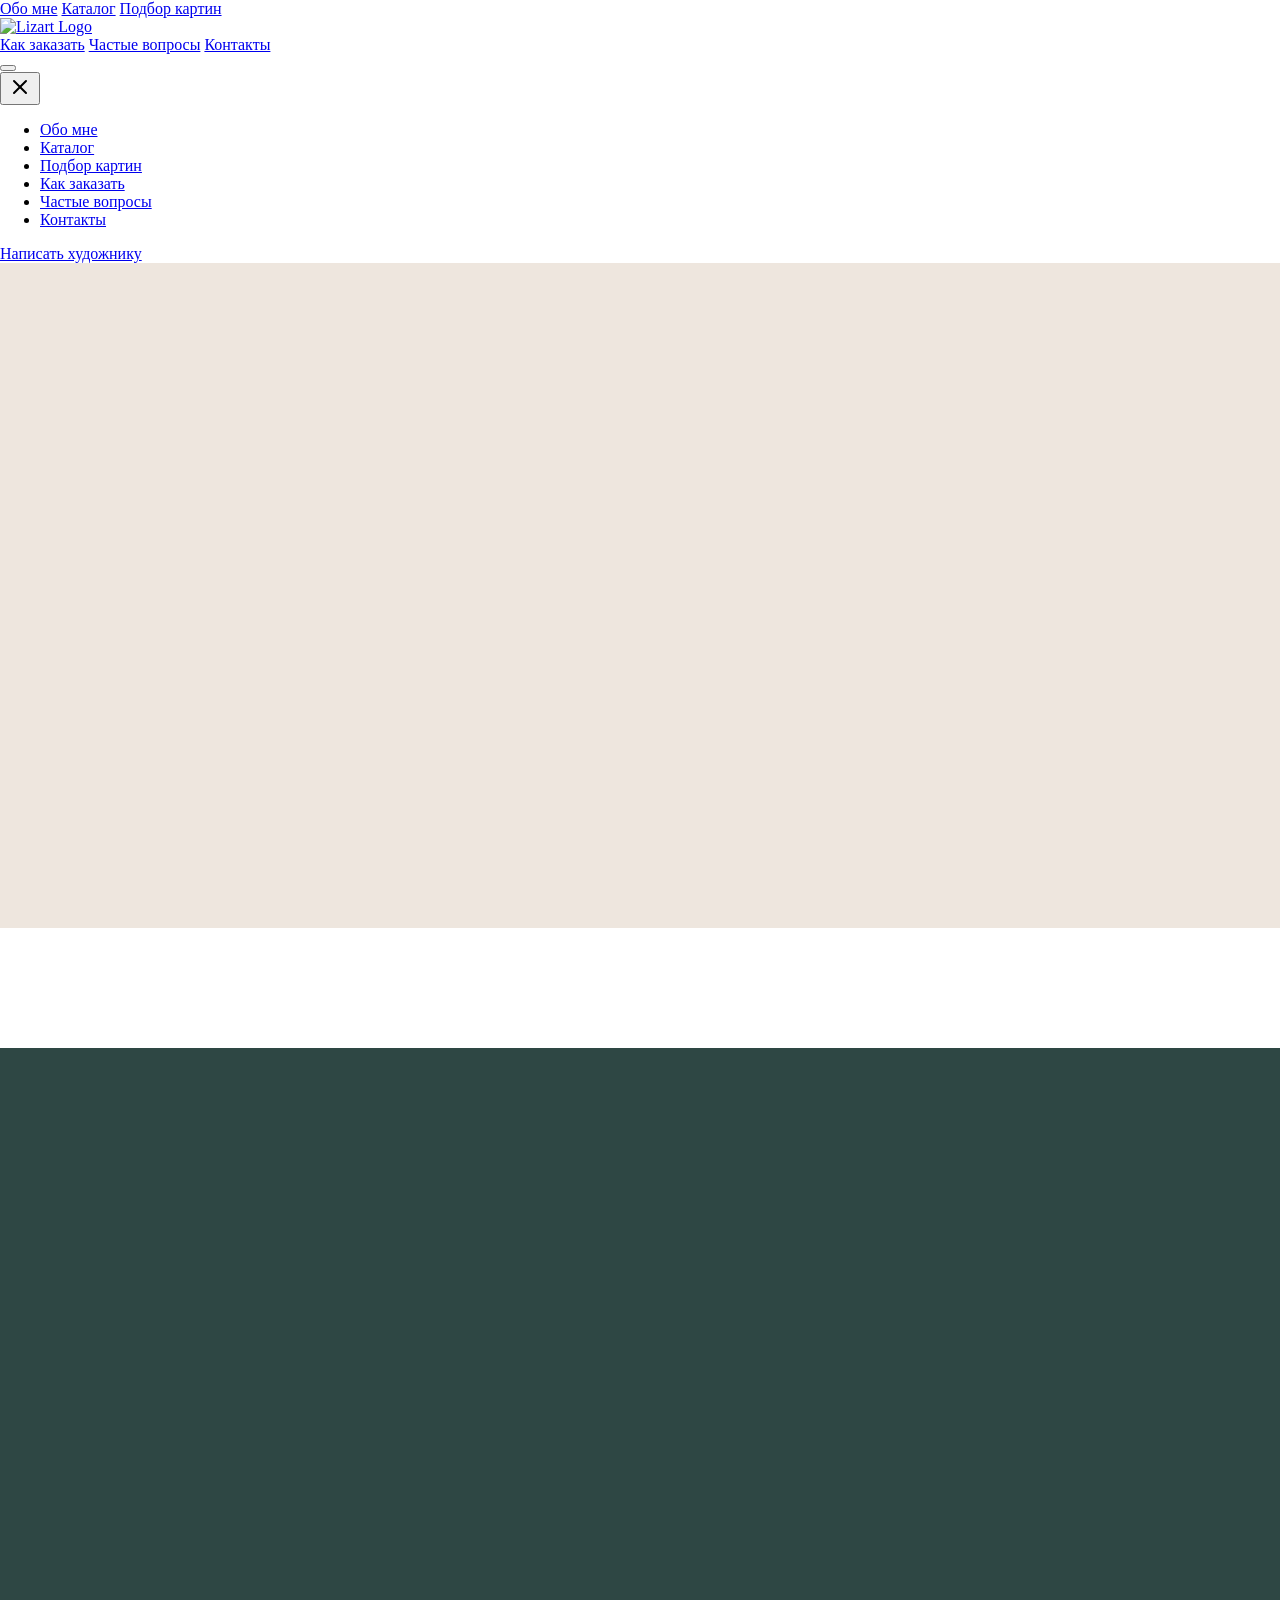
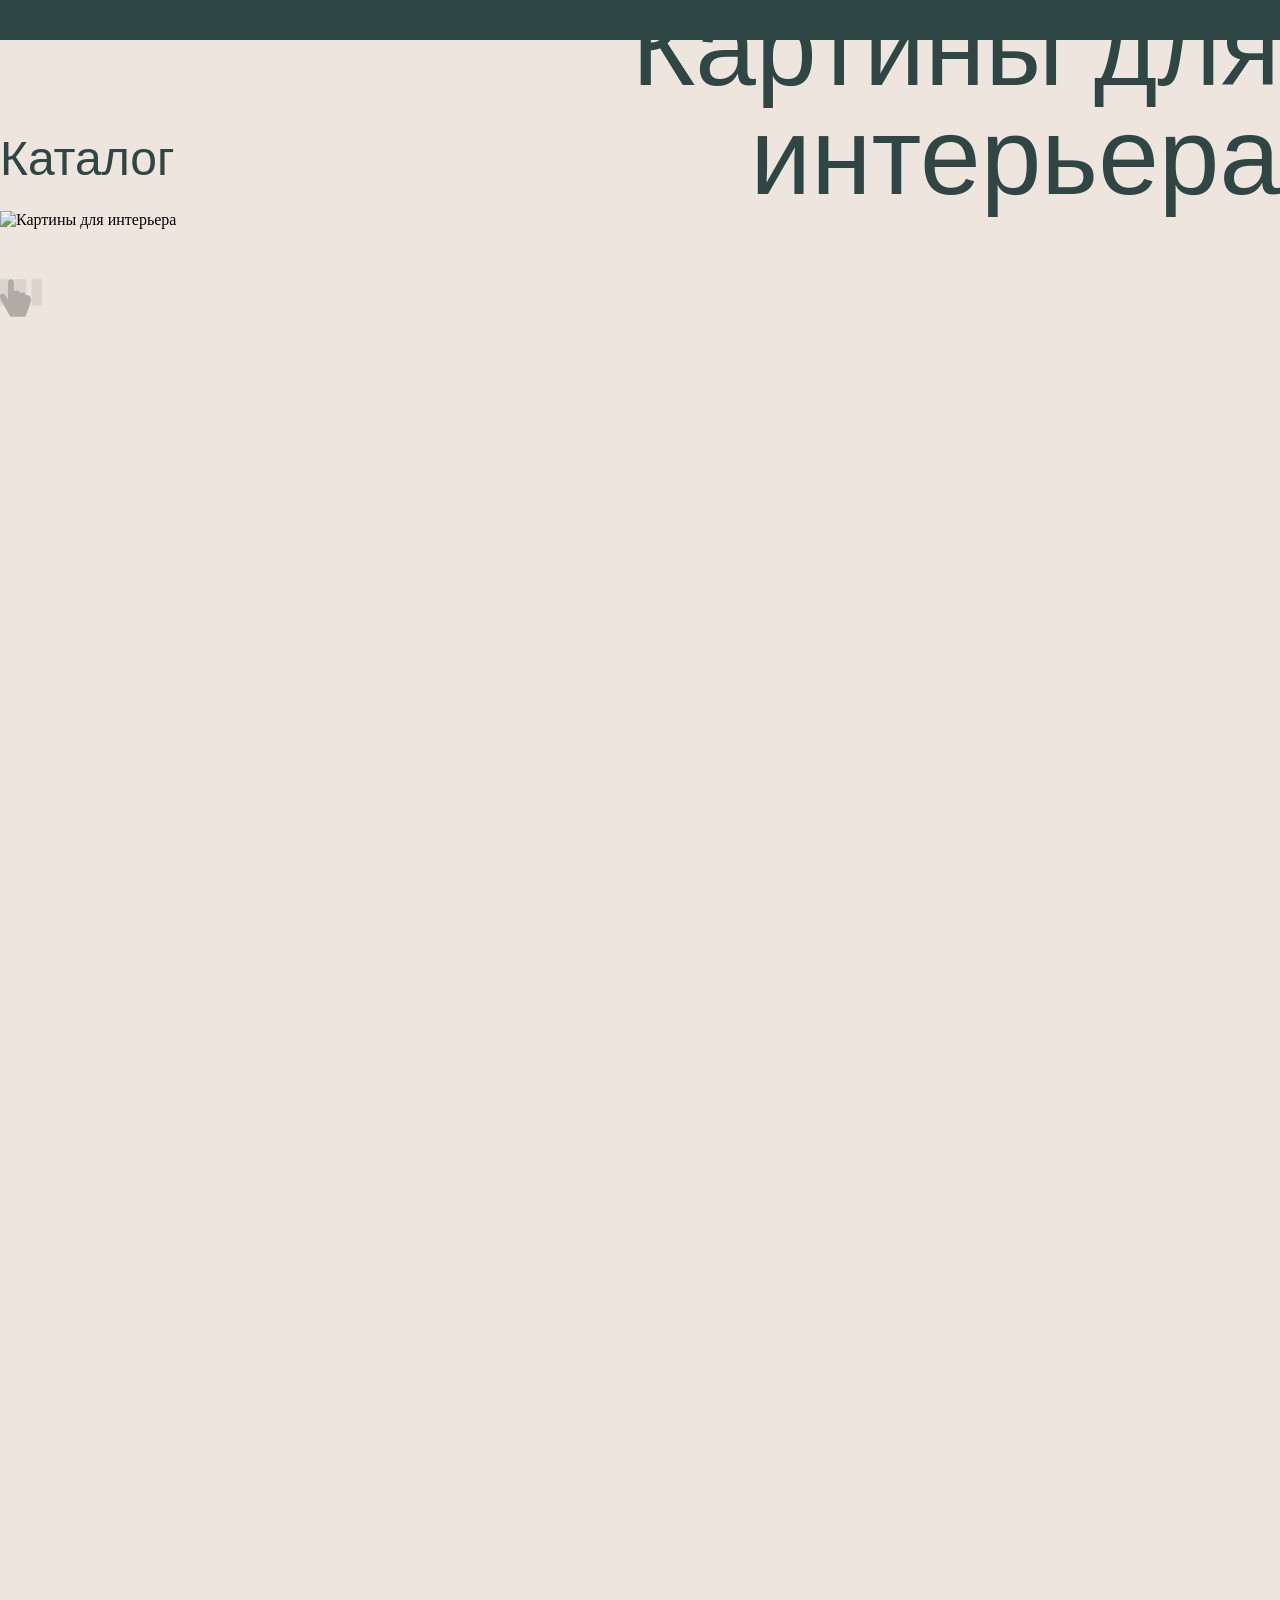
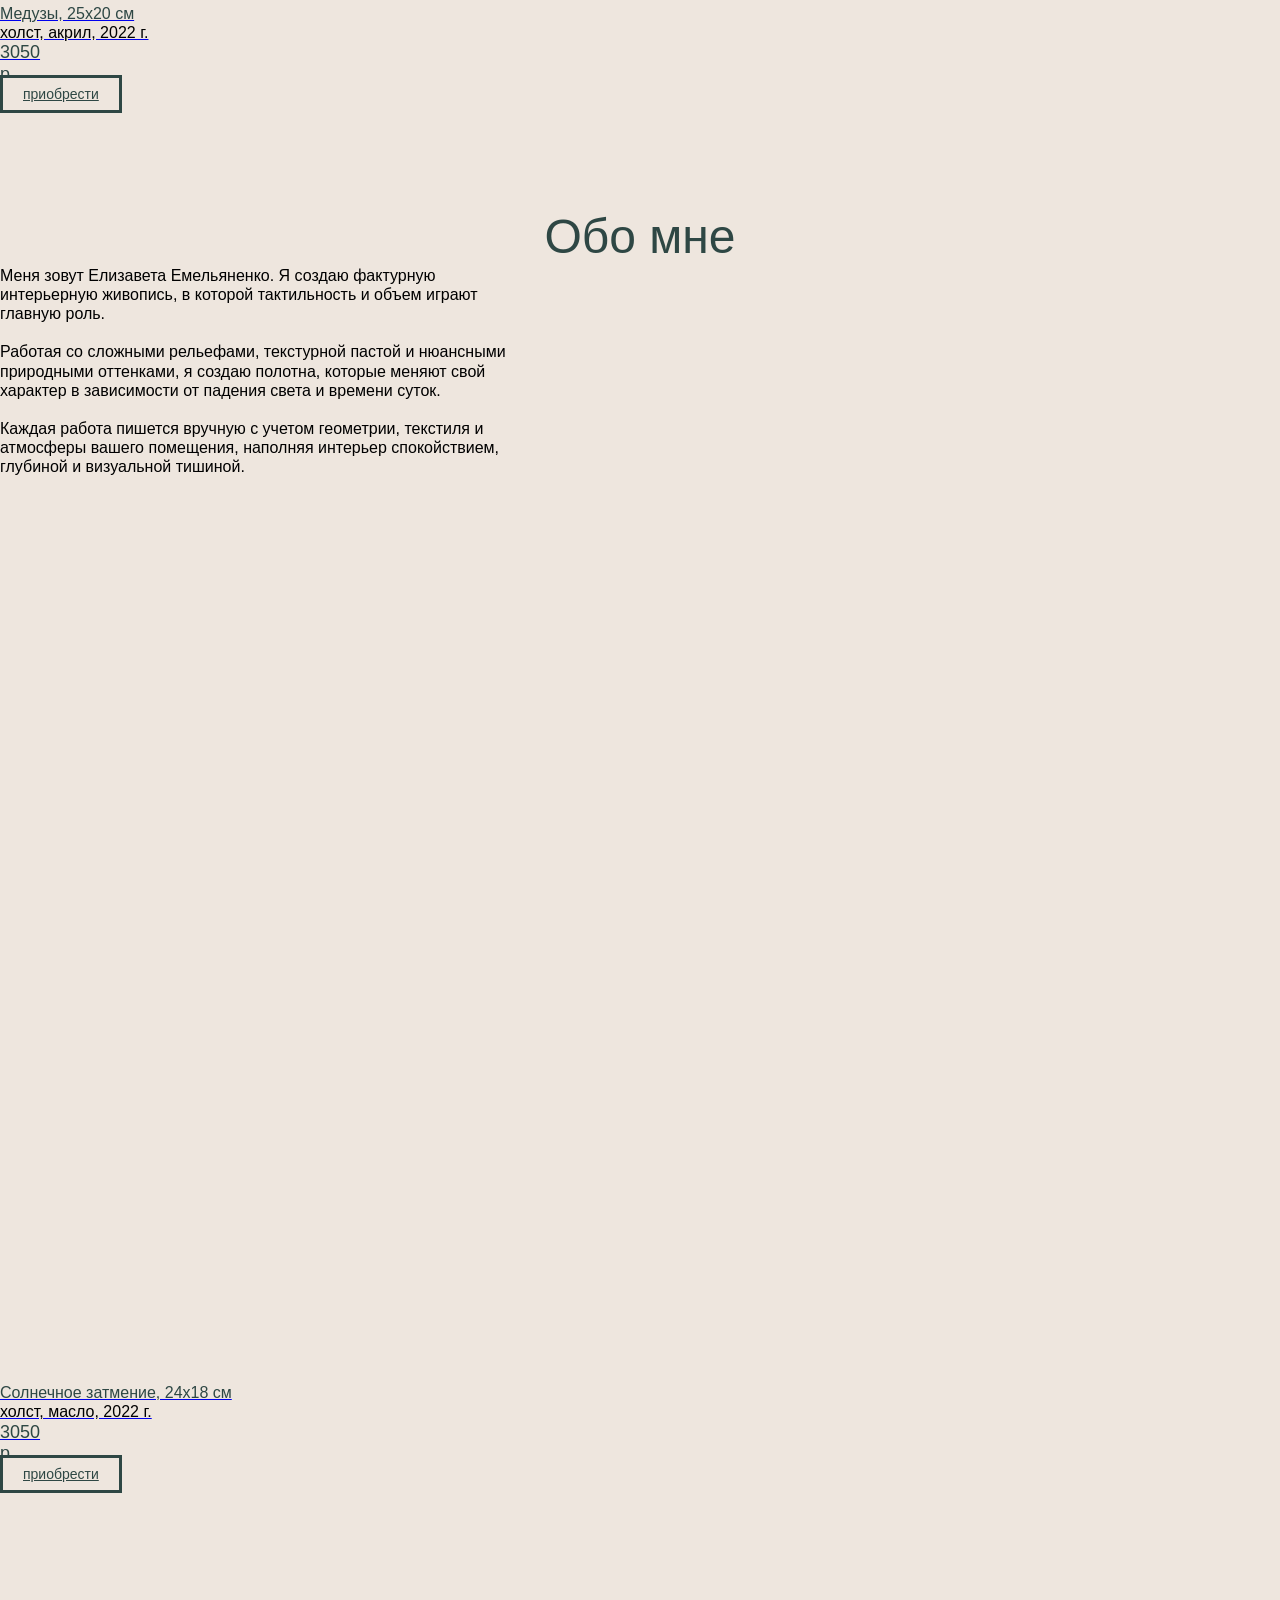
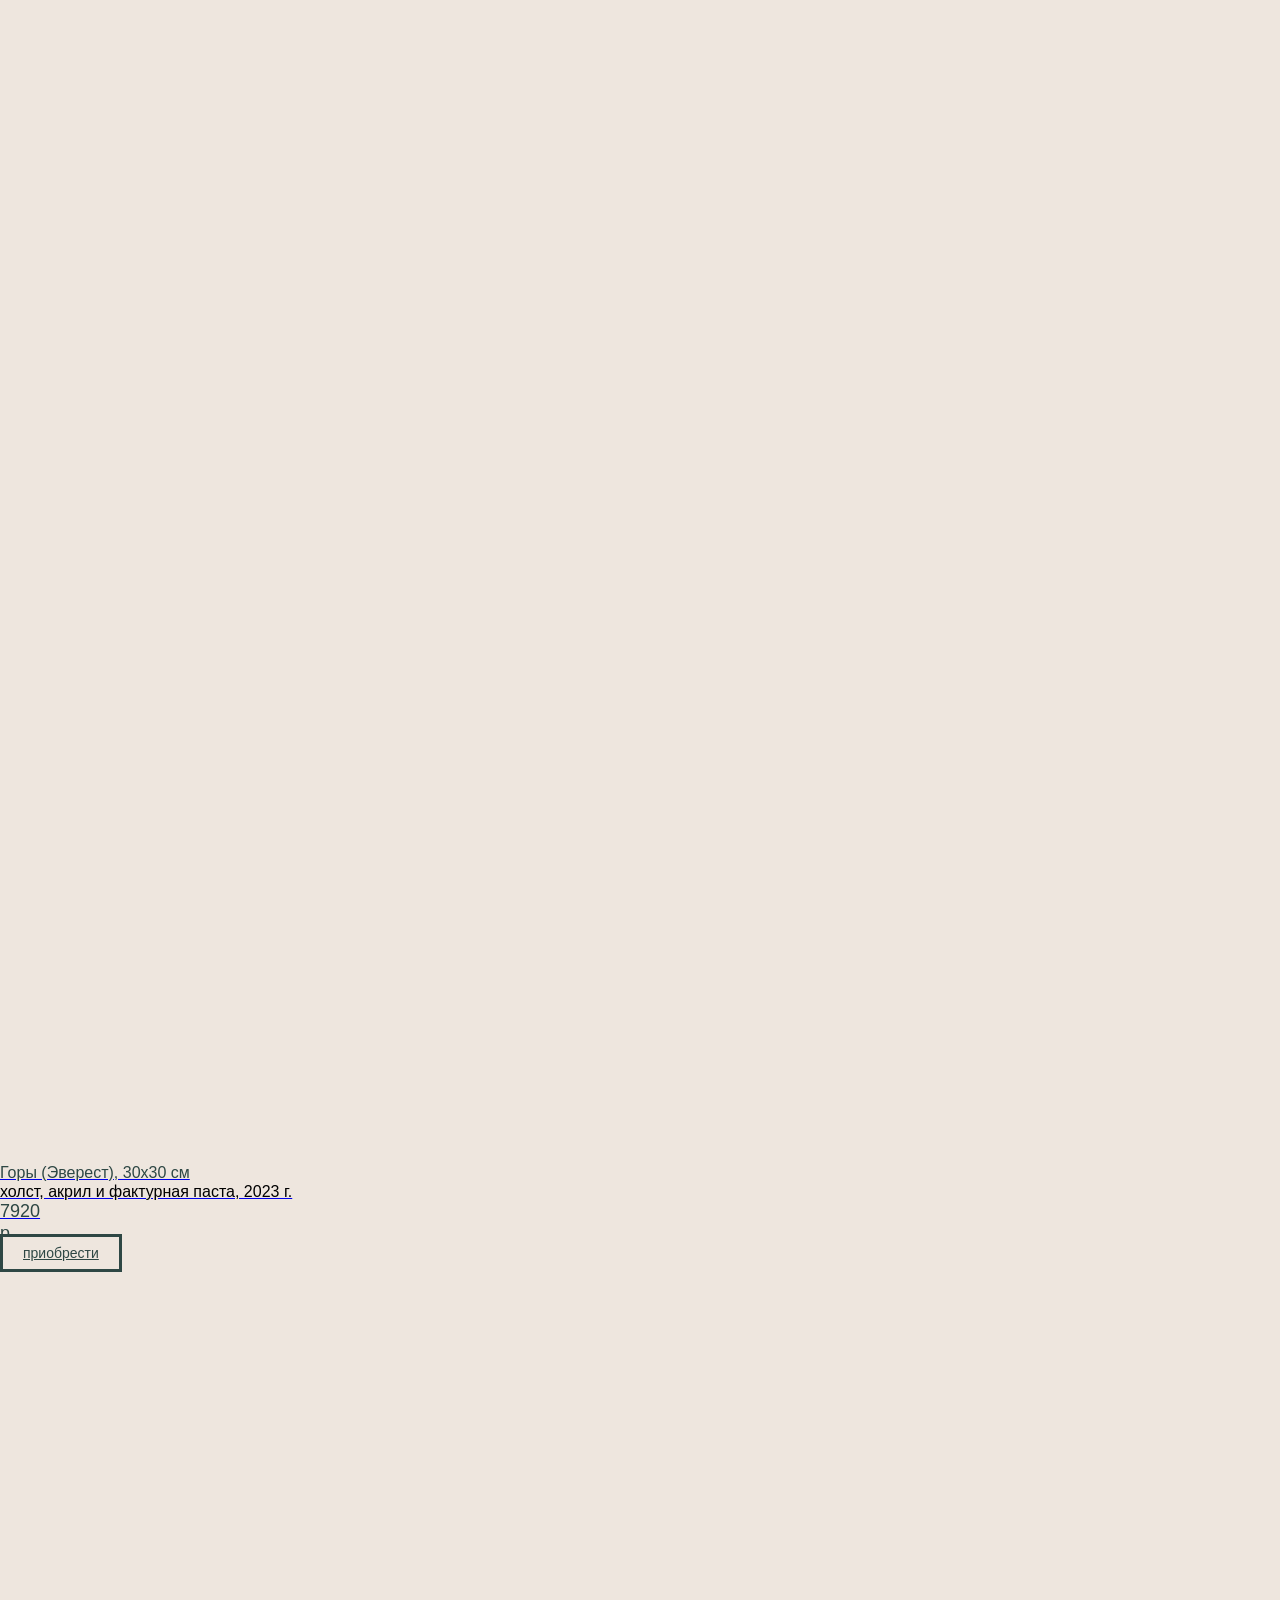
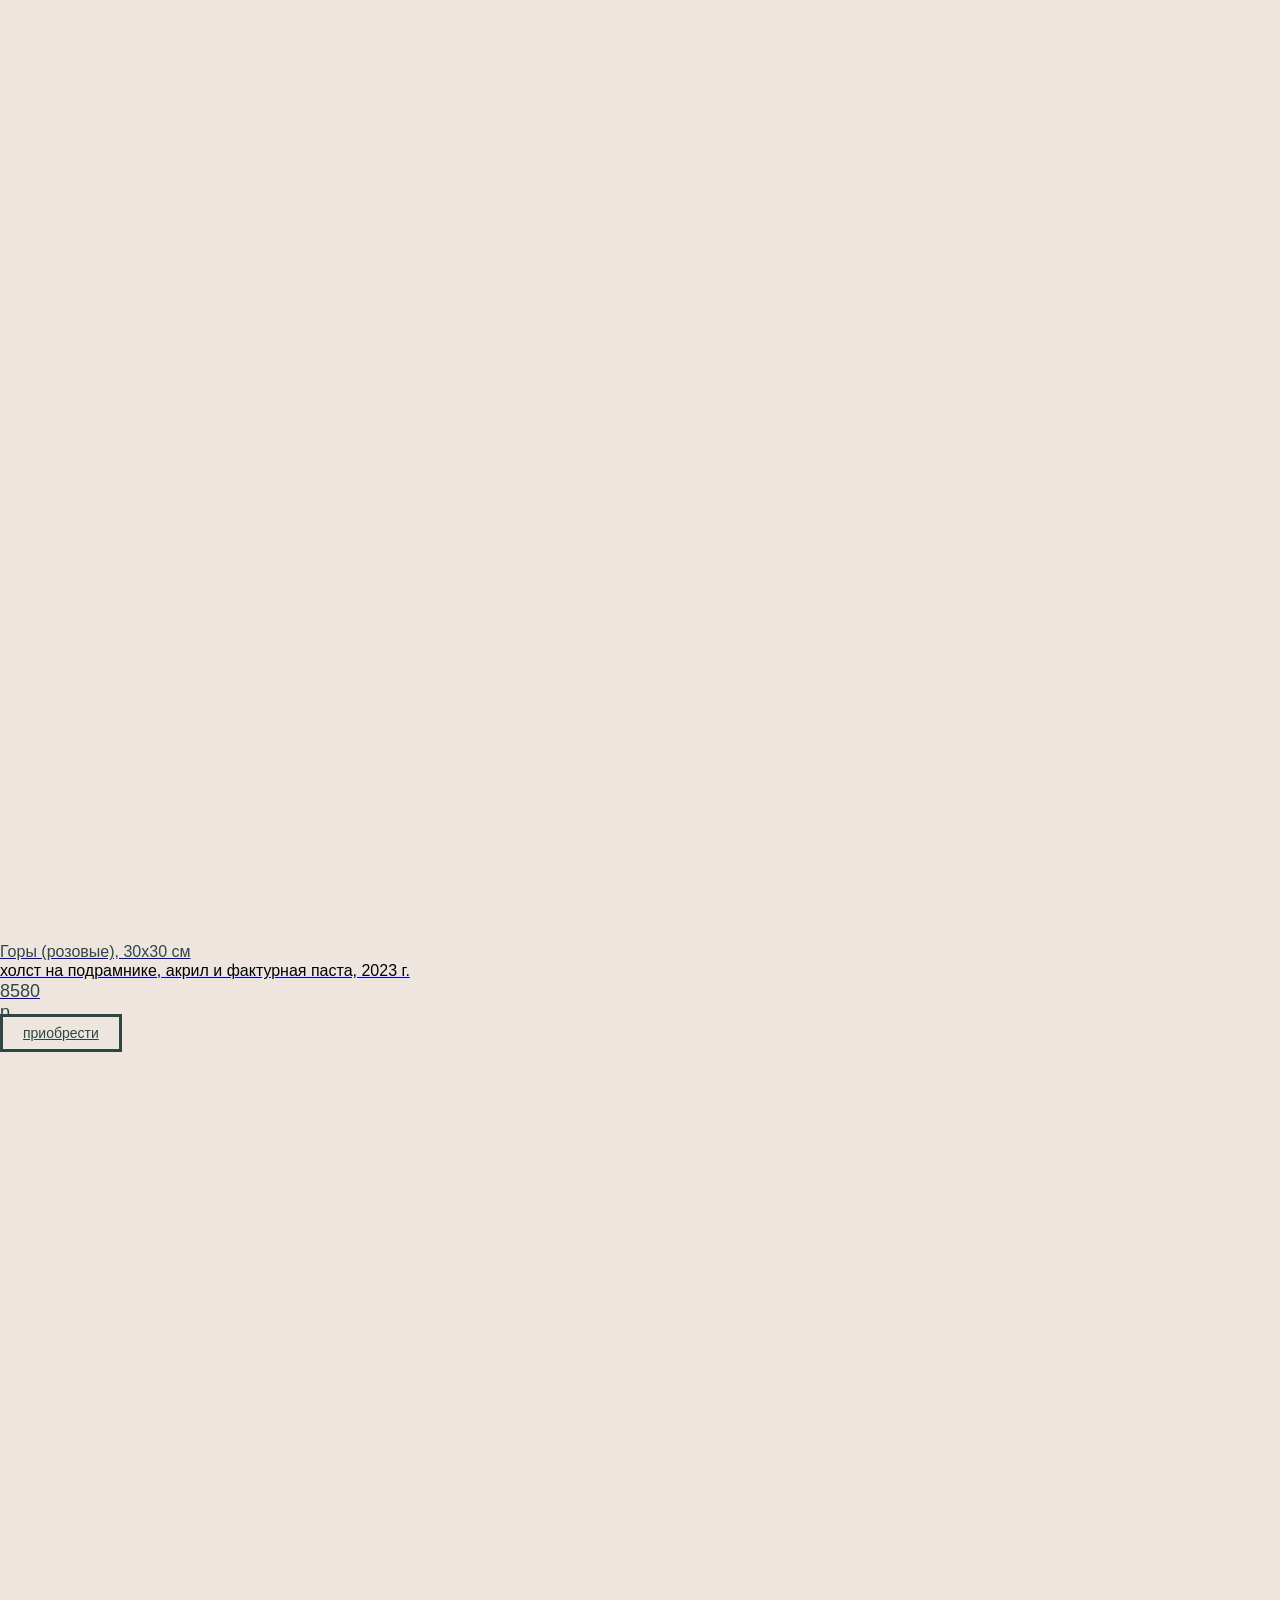
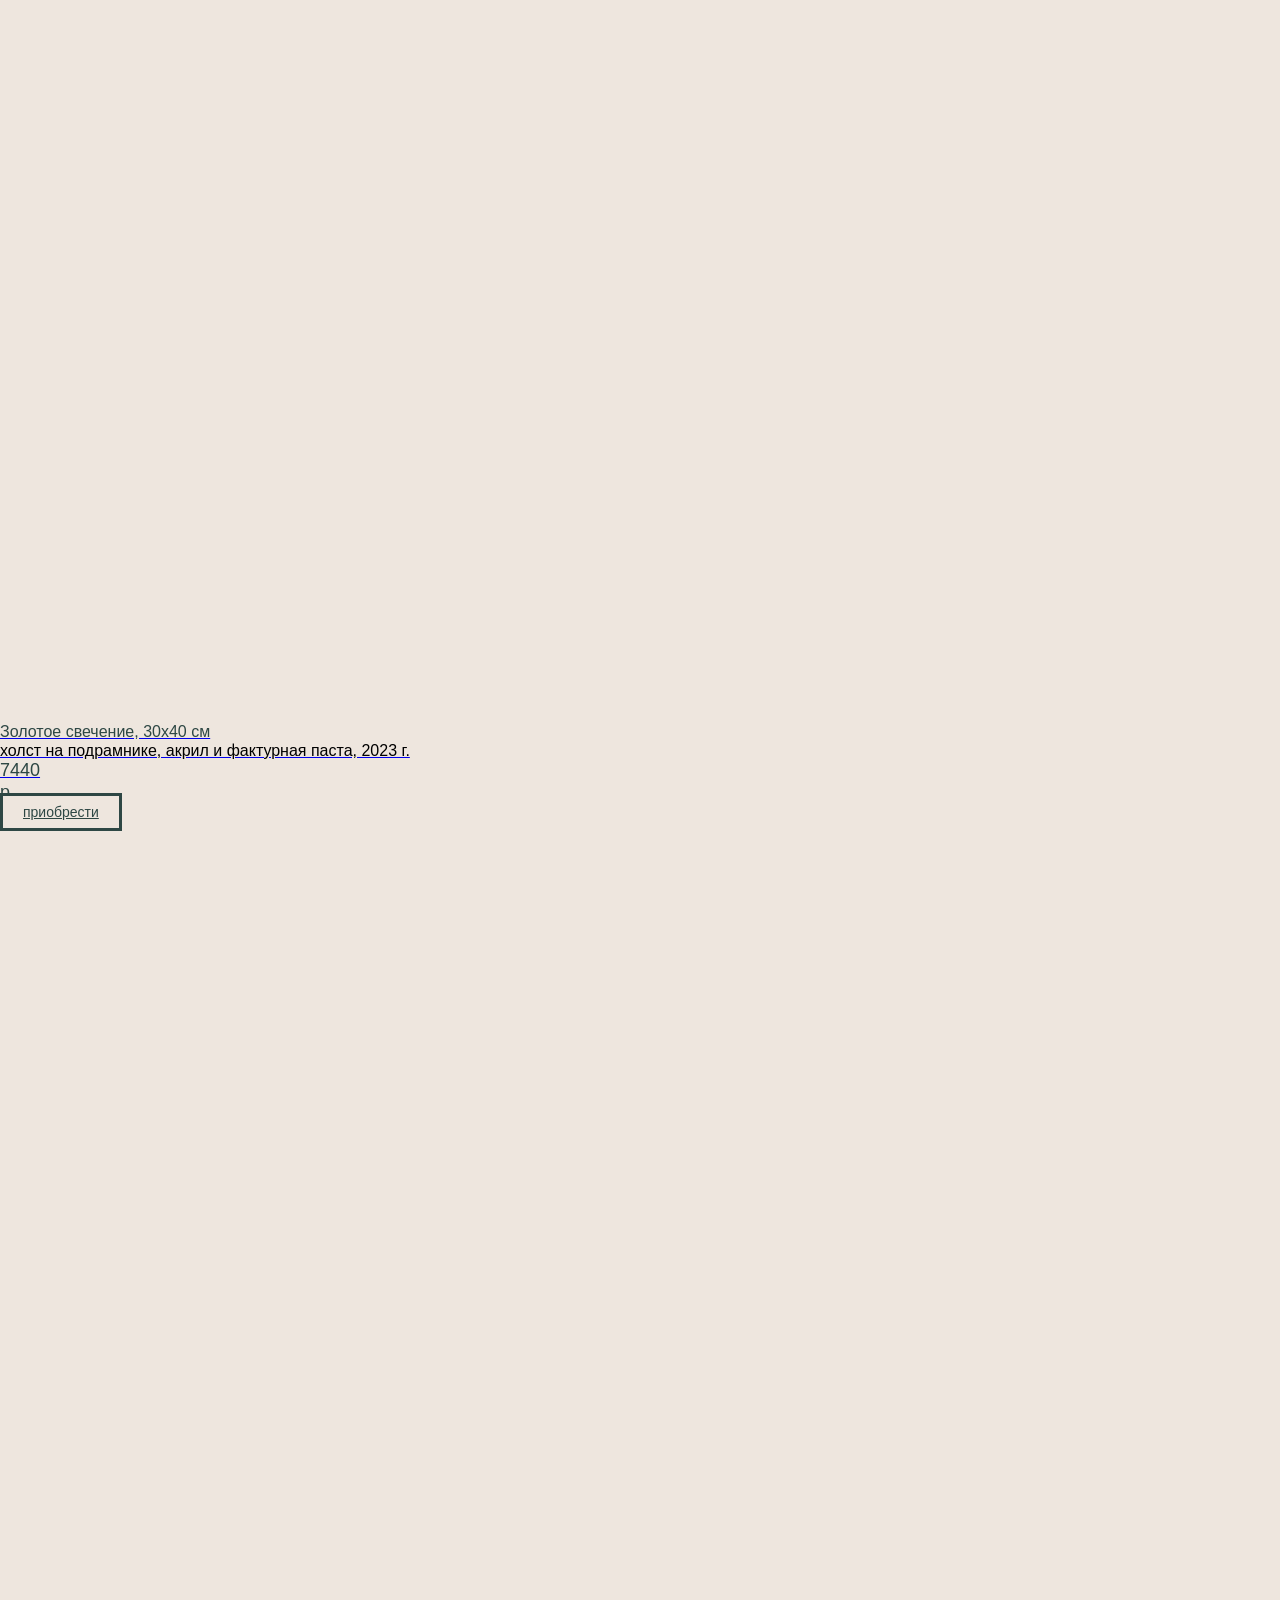
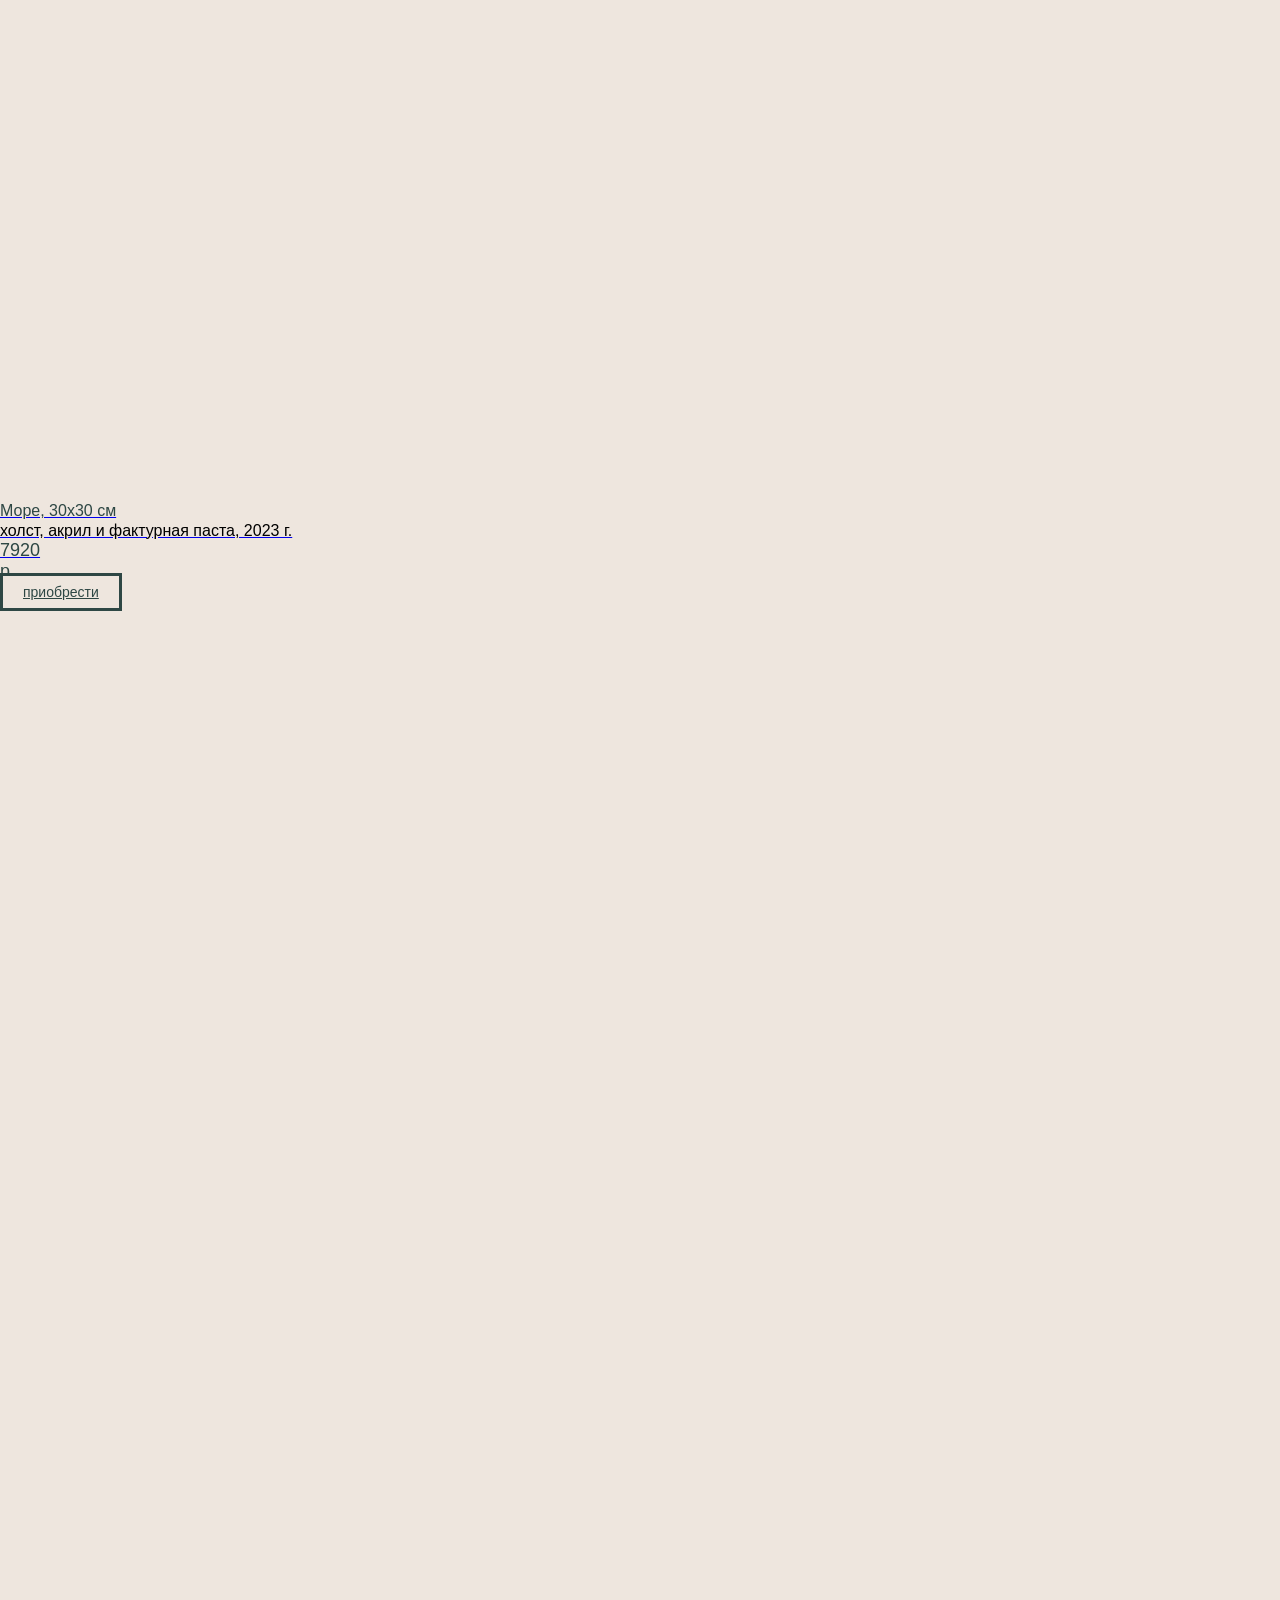
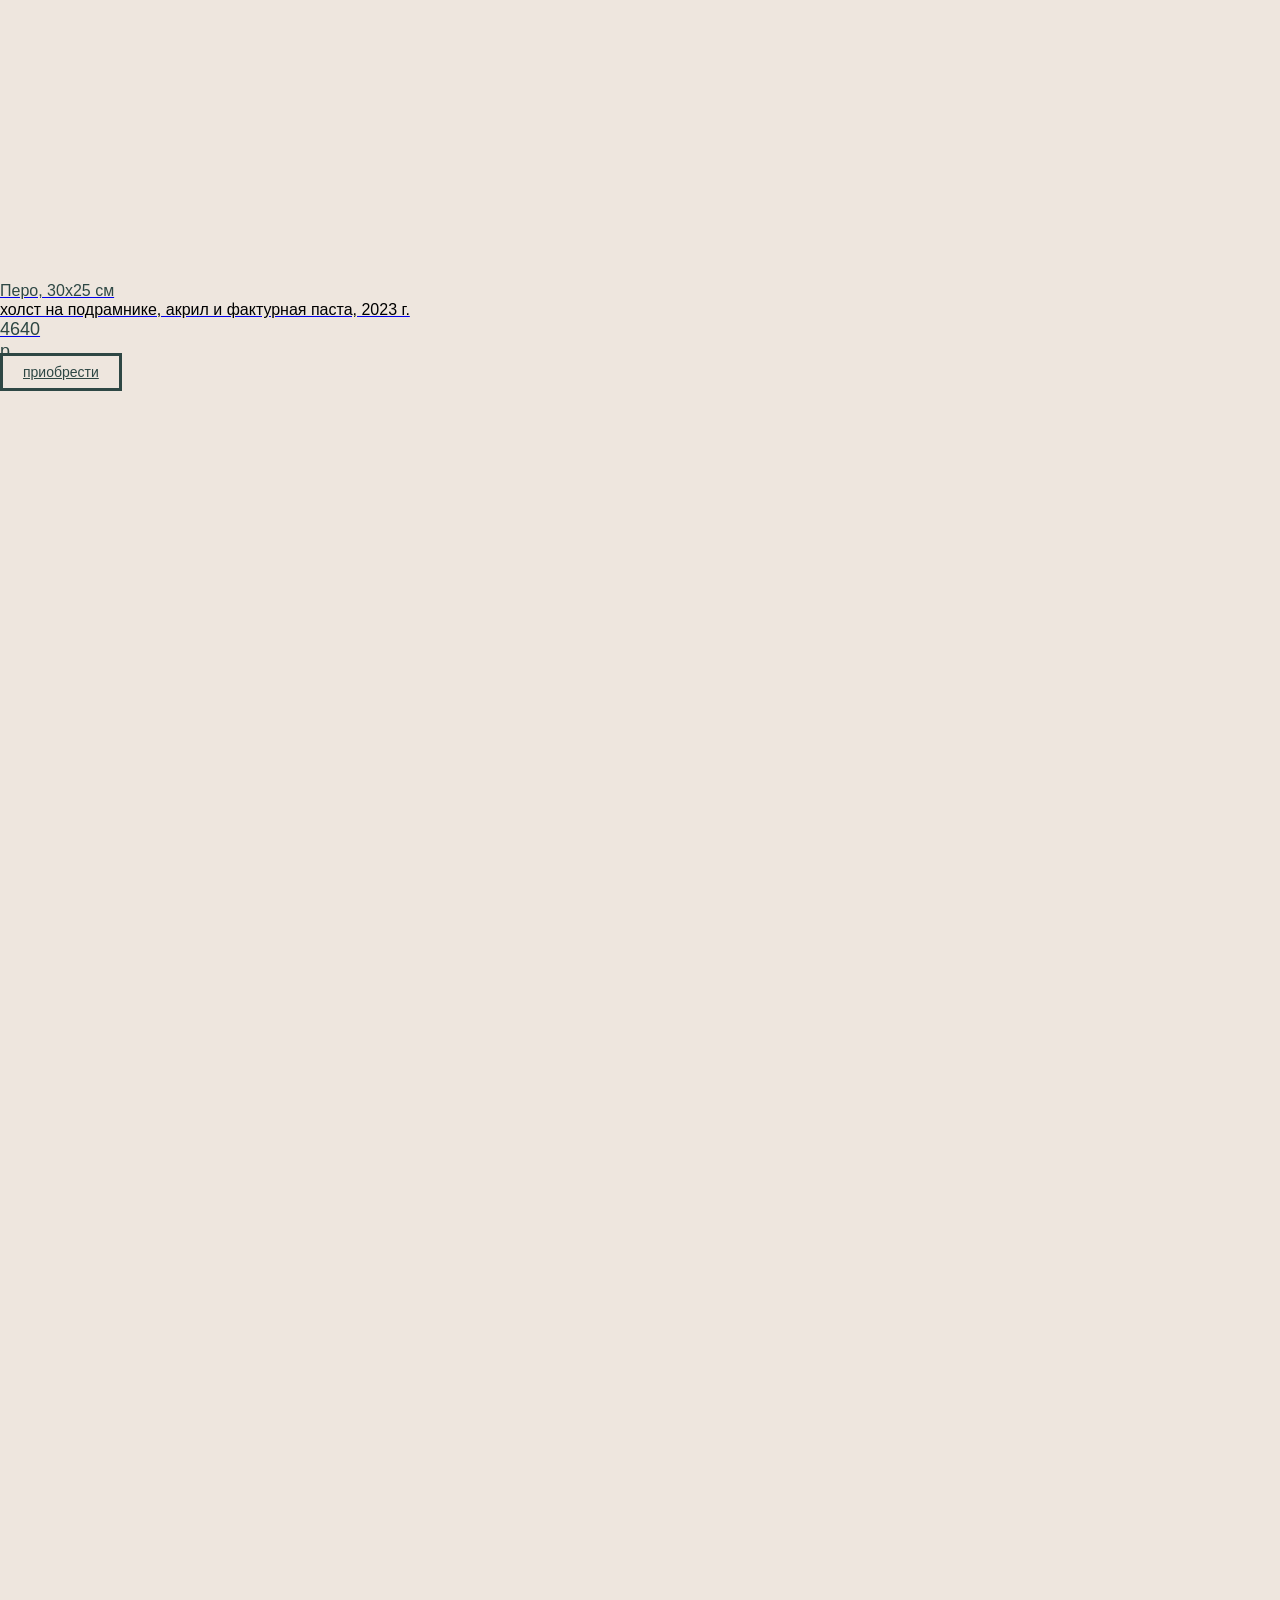
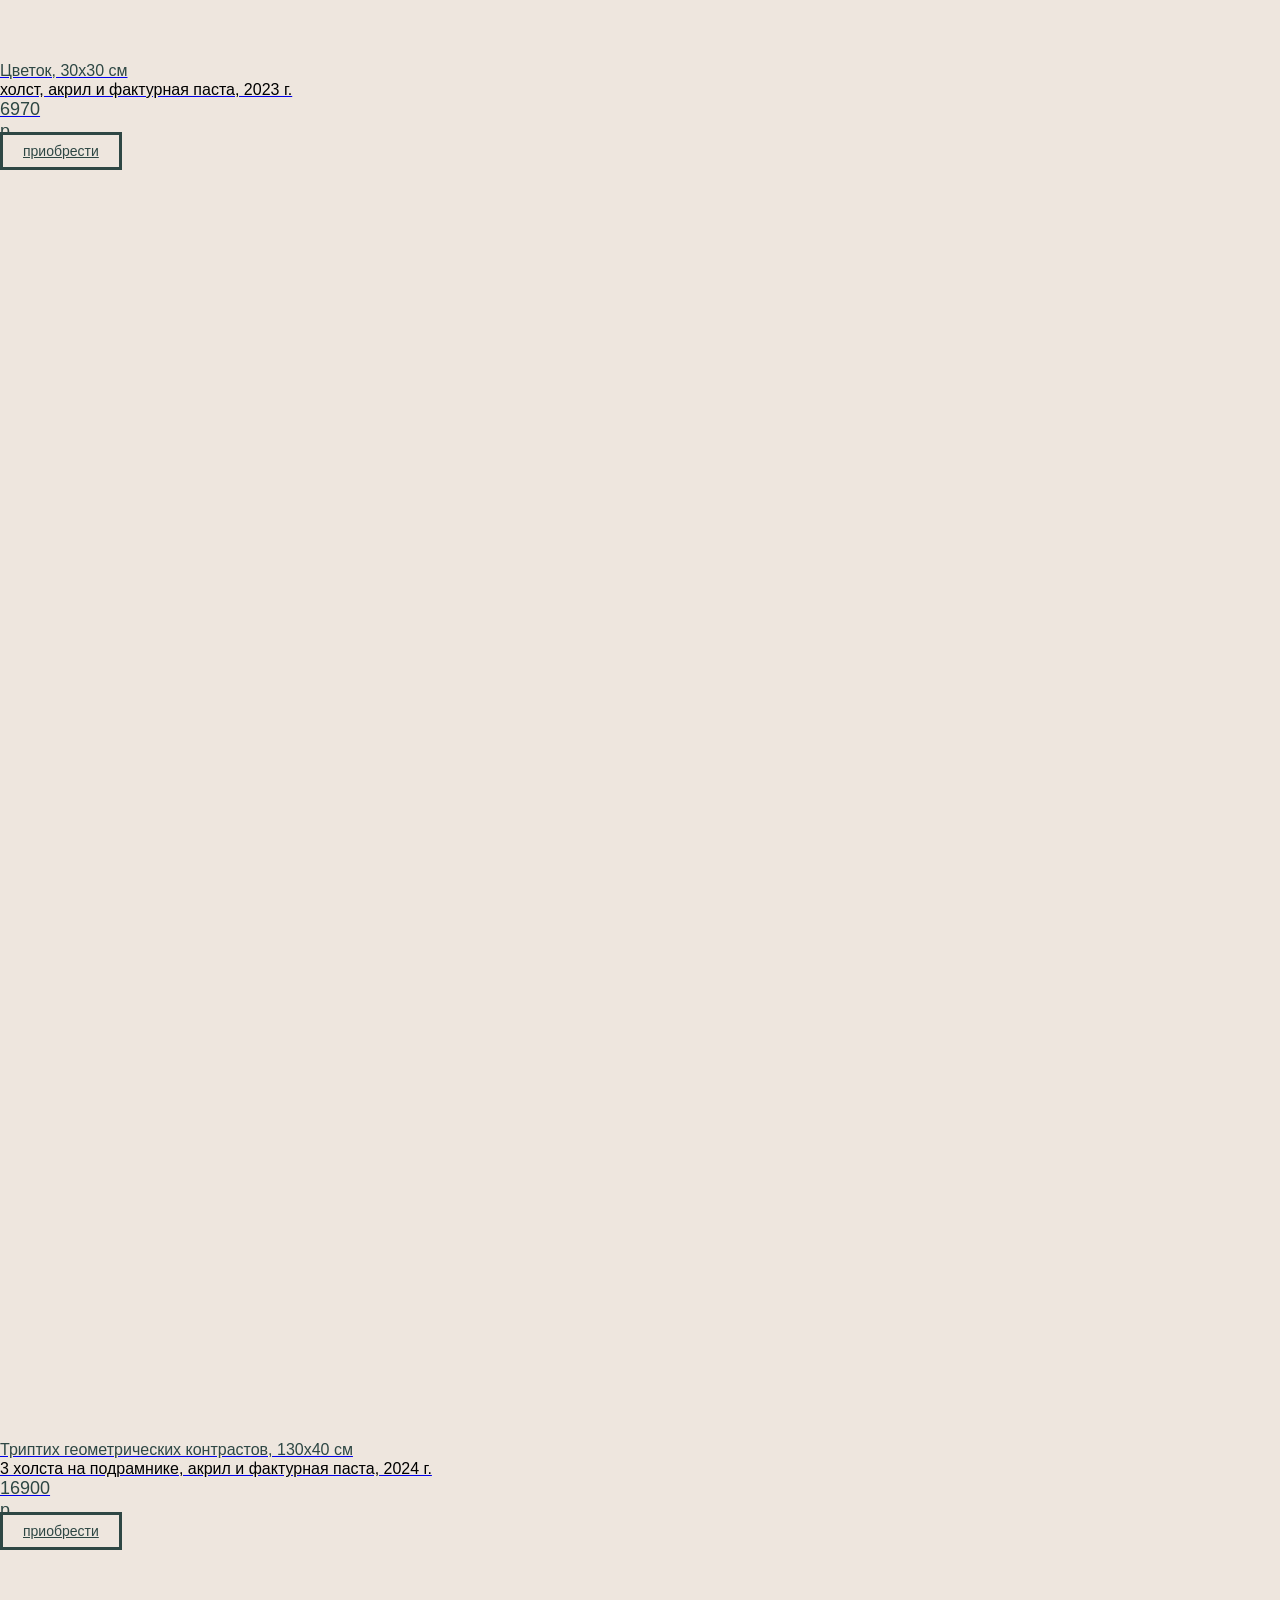
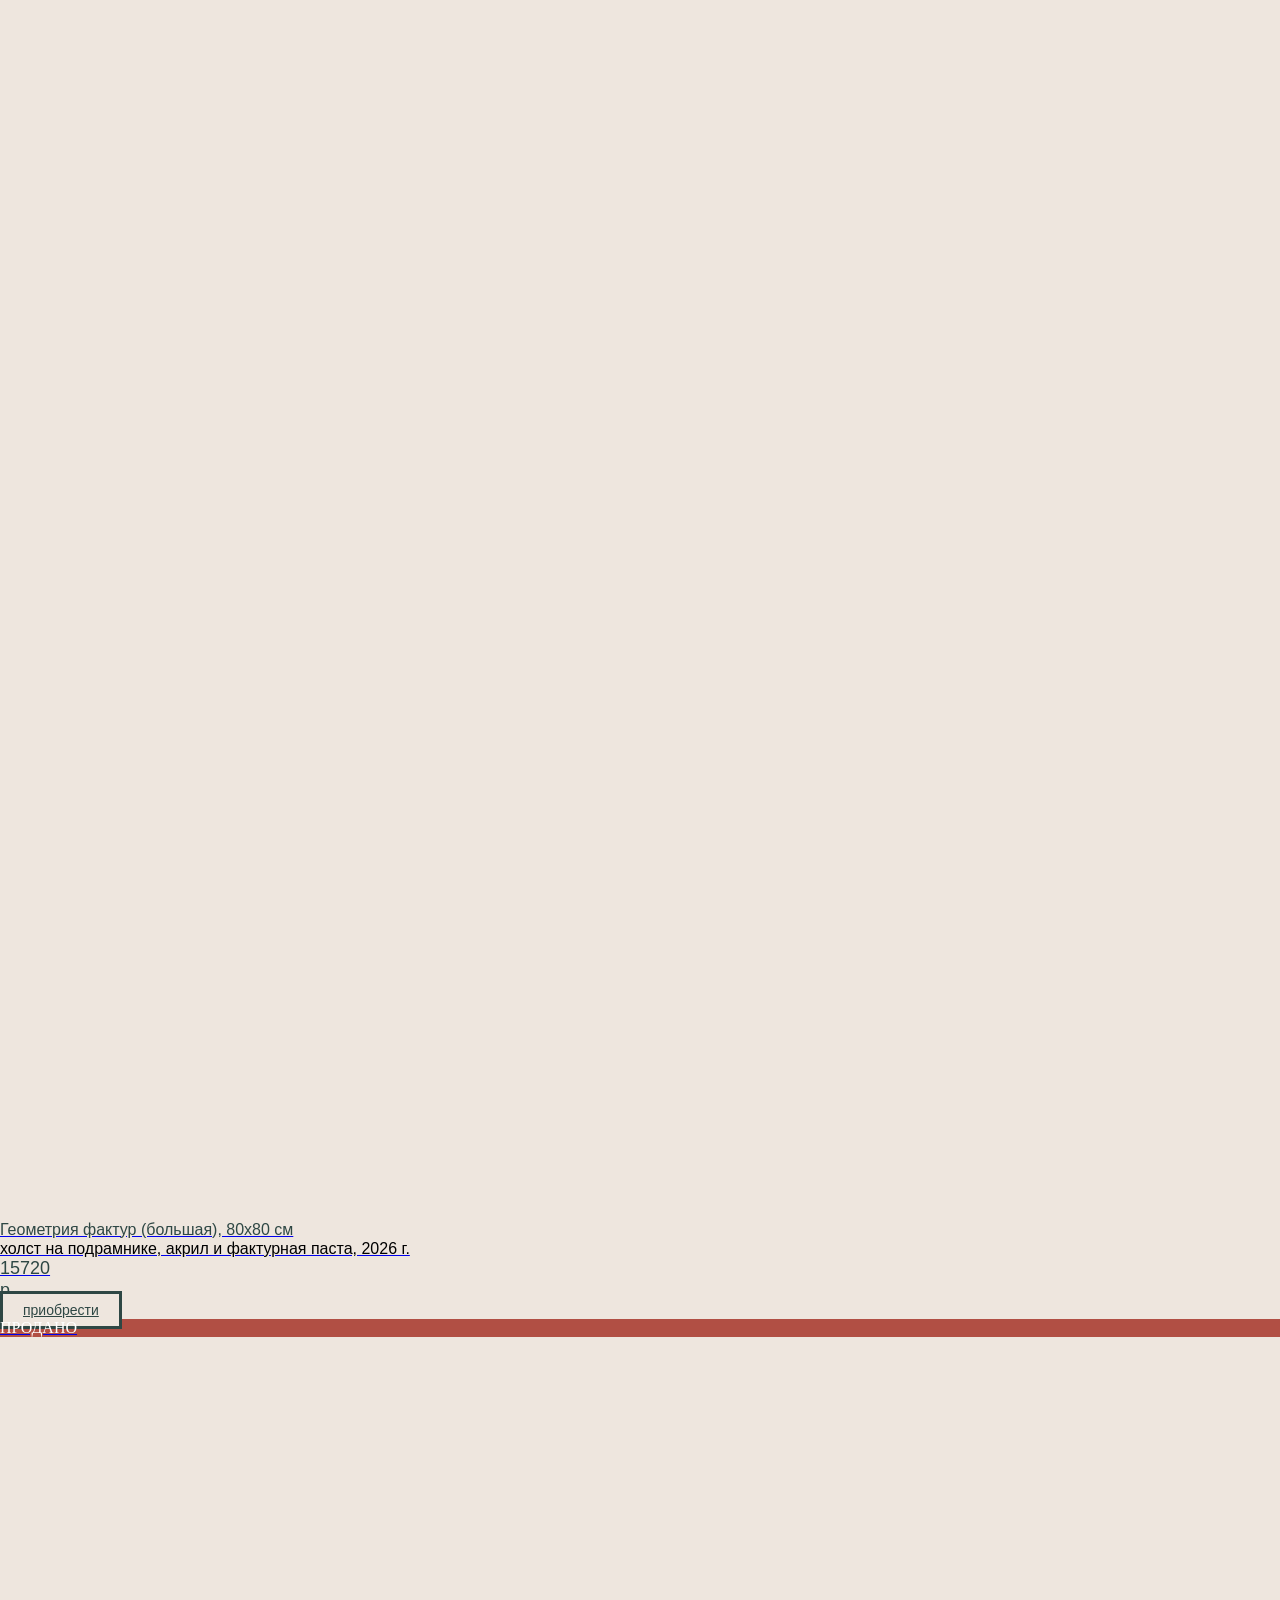
==== index.html @ a5b5ef36 "Add files via upload" ====
﻿<!DOCTYPE html> <html> <head> <meta charset="utf-8" /> <meta http-equiv="Content-Type" content="text/html; charset=utf-8" /> <meta name="viewport" content="width=device-width, initial-scale=1.0" /> <!--metatextblock--> <title>Главная</title> <meta name="description" content="Базовый шаблон магазина с логотипом и описанием на первом экране и плиткой товаров." /> <meta property="og:url" content="./" /> <meta property="og:title" content="Главная" /> <meta property="og:description" content="Базовый шаблон магазина с логотипом и описанием на первом экране и плиткой товаров." /> <meta property="og:type" content="website" /> <link rel="canonical" href="./"> <!--/metatextblock--> <meta name="format-detection" content="telephone=no" /> <meta http-equiv="x-dns-prefetch-control" content="on">   <meta name="robots" content="nofollow" /> <!--favicons--> <link rel="shortcut icon" href="images/tildafavicon.ico" type="image/x-icon"/> <!--/favicons--> <!-- Assets --> <script src="js/tilda-fallback-1.0.min.js" async charset="utf-8"></script> <link rel="stylesheet" href="css/tilda-grid-3.0.min.css" type="text/css" media="all" onerror="this.loaderr='y';"/> <link rel="stylesheet" href="css/tilda-blocks-page260215309.min.css" type="text/css" media="all" onerror="this.loaderr='y';" />  <link rel="stylesheet" href="css/fonts.css" type="text/css" /> <link rel="stylesheet" href="css/tilda-animation-2.0.min.css" type="text/css" media="all" onerror="this.loaderr='y';" /> <link rel="stylesheet" href="css/tilda-popup-1.1.min.css" type="text/css" media="print" onload="this.media='all';" onerror="this.loaderr='y';" /> <noscript><link rel="stylesheet" href="css/tilda-popup-1.1.min.css" type="text/css" media="all" /></noscript> <link rel="stylesheet" href="css/tilda-slds-1.4.min.css" type="text/css" media="print" onload="this.media='all';" onerror="this.loaderr='y';" /> <noscript><link rel="stylesheet" href="css/tilda-slds-1.4.min.css" type="text/css" media="all" /></noscript> <link rel="stylesheet" href="css/tilda-catalog-1.1.min.css" type="text/css" media="print" onload="this.media='all';" onerror="this.loaderr='y';" /> <noscript><link rel="stylesheet" href="css/tilda-catalog-1.1.min.css" type="text/css" media="all" /></noscript> <link rel="stylesheet" href="css/tilda-forms-1.0.min.css" type="text/css" media="all" onerror="this.loaderr='y';" /> <link rel="stylesheet" href="css/tilda-catalog-filters-1.0.min.css" type="text/css" media="all" onerror="this.loaderr='y';" /> <link rel="stylesheet" href="css/tilda-zoom-2.0.min.css" type="text/css" media="print" onload="this.media='all';" onerror="this.loaderr='y';" /> <noscript><link rel="stylesheet" href="css/tilda-zoom-2.0.min.css" type="text/css" media="all" /></noscript>  <script nomodule src="js/tilda-polyfill-1.0.min.js" charset="utf-8"></script> <script type="text/javascript">function t_onReady(func) {if(document.readyState!='loading') {func();} else {document.addEventListener('DOMContentLoaded',func);}}
function t_onFuncLoad(funcName,okFunc,time) {if(typeof window[funcName]==='function') {okFunc();} else {setTimeout(function() {t_onFuncLoad(funcName,okFunc,time);},(time||100));}}function t396_initialScale(t){var e=document.getElementById("rec"+t);if(e){var i=e.querySelector(".t396__artboard");if(i){window.tn_scale_initial_window_width||(window.tn_scale_initial_window_width=document.documentElement.clientWidth);var a=window.tn_scale_initial_window_width,l=[],n,r=i.getAttribute("data-artboard-screens");if(r){r=r.split(",");for(var o=0;o<r.length;o++)l[o]=parseInt(r[o],10)}else l=[320,480,640,960,1200];for(var o=0;o<l.length;o++){var _=l[o];a>=_&&(n=_)}var d="edit"===window.allrecords.getAttribute("data-tilda-mode"),s="center"===t396_scaleInitial__getFieldValue(i,"valign",n,l),c="grid"===t396_scaleInitial__getFieldValue(i,"upscale",n,l),u=t396_scaleInitial__getFieldValue(i,"height_vh",n,l),g=t396_scaleInitial__getFieldValue(i,"height",n,l),w=!!window.opr&&!!window.opr.addons||!!window.opera||-1!==navigator.userAgent.indexOf(" OPR/");if(!d&&s&&!c&&!u&&g&&!w){var f=parseFloat((a/n).toFixed(3)),h=[i,i.querySelector(".t396__carrier"),i.querySelector(".t396__filter")],v=Math.floor(parseInt(g,10)*f)+"px",p;i.style.setProperty("--initial-scale-height",v);for(var o=0;o<h.length;o++)h[o].style.setProperty("height","var(--initial-scale-height)");t396_scaleInitial__getElementsToScale(i,n,l).forEach((function(t){t.style.zoom=f}))}}}}function t396_scaleInitial__getElementsToScale(t,e,i){return t?Array.prototype.slice.call(t.children).filter((function(t){if(!t)return!1;if(!t.classList.contains("t396__elem")&&!t.classList.contains("t396__group"))return!1;if(!t.querySelector(".tn-molecule, .tn-atom"))return!1;var a=!t.getAttribute("data-elem-type")&&t.classList.contains("tn-group"),l=t396_scaleInitial__getFieldValue(t,"container",e,i);return!l&&a&&(l="grid"),"grid"===l})):[]}function t396_scaleInitial__getFieldValue(t,e,i,a){if(!t)return null;var l=a[a.length-1],n=t.getAttribute(t396_scaleInitial__getFieldAttribute(t,e,i,l));if(null===n)for(var r=0;r<a.length;r++){var o=a[r];if(!(o<=i)&&null!==(n=t.getAttribute(t396_scaleInitial__getFieldAttribute(t,e,o,l))))break}return n}function t396_scaleInitial__getFieldAttribute(t,e,i,a){var l=["widthmode","heightmode","flex"],n=t.classList.contains("t396__artboard"),r=!n&&t.classList.contains("tn-group"),o="data-field-";n&&(o="data-artboard-"),r&&(o="data-group-");var _="-value",d;return(n||r&&-1!==l.indexOf(e))&&(_=""),o+e+(i===a?"":"-res-"+i)+_}window.TN_SCALE_INITIAL_VER="1.0",window.tn_scale_initial_window_width=null;</script> <script src="js/tilda-scripts-3.0.min.js" charset="utf-8" defer onerror="this.loaderr='y';"></script> <script src="js/tilda-blocks-page260215309.min.js" charset="utf-8" async onerror="this.loaderr='y';"></script> <script src="js/tilda-lazyload-1.0.min.js" charset="utf-8" async onerror="this.loaderr='y';"></script> <script src="js/tilda-animation-2.0.min.js" charset="utf-8" async onerror="this.loaderr='y';"></script> <script src="js/tilda-zero-1.2.min.js" charset="utf-8" async onerror="this.loaderr='y';"></script> <script src="js/hammer.min.js" charset="utf-8" async onerror="this.loaderr='y';"></script> <script src="js/tilda-slds-1.4.min.js" charset="utf-8" async onerror="this.loaderr='y';"></script> <script src="js/tilda-products-1.0.min.js" charset="utf-8" async onerror="this.loaderr='y';"></script> <script src="js/tilda-catalog-1.1.min.js" charset="utf-8" async onerror="this.loaderr='y';"></script> <script src="js/tilda-animation-ext-1.0.min.js" charset="utf-8" async onerror="this.loaderr='y';"></script> <script src="js/tilda-animation-sbs-1.0.min.js" charset="utf-8" async onerror="this.loaderr='y';"></script> <script src="js/tilda-zoom-2.0.min.js" charset="utf-8" async onerror="this.loaderr='y';"></script> <script src="js/tilda-zero-scale-1.0.min.js" charset="utf-8" async onerror="this.loaderr='y';"></script> <script src="js/tilda-events-1.0.min.js" charset="utf-8" async onerror="this.loaderr='y';"></script> <script type="text/javascript">window.dataLayer=window.dataLayer||[];</script> <link rel="stylesheet" href="css/custom.css">
</head> <body class="t-body" style="margin:0;"> <!--allrecords--> <div id="allrecords" class="t-records" data-hook="blocks-collection-content-node" data-tilda-project-id="41634809" data-tilda-page-id="260215309" data-tilda-formskey="b27c3d73a232ccfe45590a9941634809" data-tilda-cookie="no" data-tilda-lazy="yes" data-tilda-root-zone="com" data-tilda-project-country="RU"> <!--header-->  <!-- Modern Responsive Site Header -->
<header class="site-header" id="site-header">
  <div class="site-header__container">
    <nav class="site-header__nav-group site-header__nav-group--left">
      <a href="#aboutme" class="site-header__link">Обо мне</a>
      <a href="#catalog" class="site-header__link">Каталог</a>
      <a href="#selection" class="site-header__link">Подбор картин</a>
    </nav>
    
    <a href="#main" class="site-header__logo" aria-label="Lizart Shop Главная">
      <img src="images/tild3264-3036-4830-b962-383237616561__0519938f-93c7-4ca7-b.png" alt="Lizart Logo">
    </a>
    
    <nav class="site-header__nav-group site-header__nav-group--right">
      <a href="#order" class="site-header__link">Как заказать</a>
      <a href="#questions" class="site-header__link">Частые вопросы</a>
      <a href="#contacts" class="site-header__link">Контакты</a>
    </nav>

    <button class="site-header__burger" type="button" aria-label="Открыть меню" aria-expanded="false">
      <span></span>
      <span></span>
      <span></span>
    </button>
  </div>
</header>

<!-- Mobile Navigation Drawer -->
<div class="mobile-nav-drawer" role="dialog" aria-modal="true" aria-label="Мобильное меню">
  <button class="mobile-nav-drawer__close" type="button" aria-label="Закрыть меню">
    <svg width="24" height="24" viewBox="0 0 24 24" fill="none" stroke="currentColor" stroke-width="2" stroke-linecap="round" stroke-linejoin="round">
      <line x1="18" y1="6" x2="6" y2="18"></line>
      <line x1="6" y1="6" x2="18" y2="18"></line>
    </svg>
  </button>
  <ul class="mobile-nav-drawer__list">
    <li><a href="#aboutme" class="mobile-nav-drawer__link">Обо мне</a></li>
    <li><a href="#catalog" class="mobile-nav-drawer__link">Каталог</a></li>
    <li><a href="#selection" class="mobile-nav-drawer__link">Подбор картин</a></li>
    <li><a href="#order" class="mobile-nav-drawer__link">Как заказать</a></li>
    <li><a href="#questions" class="mobile-nav-drawer__link">Частые вопросы</a></li>
    <li><a href="#contacts" class="mobile-nav-drawer__link">Контакты</a></li>
  </ul>
  <div class="mobile-nav-drawer__bottom">
    <a href="https://t.me/lizartme?direct" class="mobile-nav-drawer__btn" target="_blank" rel="noopener">
      Написать художнику
    </a>
  </div>
</div>
<a name="main" style="font-size:0;"></a> <div id="rec4137912101" class="r t-rec t-rec_pb_120" style="padding-bottom:120px; " data-animationappear="off" data-record-type="396"> <!-- T396 --> <style>#rec4137912101 .t396__artboard{height:665px;background-color:#eee6de;}#rec4137912101 .t396__filter{height:665px;}#rec4137912101 .t396__carrier{height:665px;background-position:center center;background-attachment:scroll;background-size:cover;background-repeat:no-repeat;}@media screen and (max-width:1199px){#rec4137912101 .t396__artboard,#rec4137912101 .t396__filter,#rec4137912101 .t396__carrier{}#rec4137912101 .t396__filter{}#rec4137912101 .t396__carrier{background-attachment:scroll;}}@media screen and (max-width:959px){#rec4137912101 .t396__artboard,#rec4137912101 .t396__filter,#rec4137912101 .t396__carrier{}#rec4137912101 .t396__filter{}#rec4137912101 .t396__carrier{background-attachment:scroll;}}@media screen and (max-width:639px){#rec4137912101 .t396__artboard,#rec4137912101 .t396__filter,#rec4137912101 .t396__carrier{}#rec4137912101 .t396__filter{}#rec4137912101 .t396__carrier{background-attachment:scroll;}}@media screen and (max-width:479px){#rec4137912101 .t396__artboard,#rec4137912101 .t396__filter,#rec4137912101 .t396__carrier{height:325px;}#rec4137912101 .t396__filter{}#rec4137912101 .t396__carrier{background-attachment:scroll;}}#rec4137912101 .tn-elem[data-elem-id="1790587786169"]{display:none;z-index:3;top:9px;left:calc(50% - 600px + -1568px);width:1332px;height:auto;}#rec4137912101 .tn-elem[data-elem-id="1790587786169"] .tn-atom{border-radius:0px 0px 0px 0px;background-position:center center;border-width:var(--t396-borderwidth,0);border-style:var(--t396-borderstyle,solid);border-color:var(--t396-bordercolor,transparent);transition:background-color var(--t396-speedhover,0s) ease-in-out,color var(--t396-speedhover,0s) ease-in-out,border-color var(--t396-speedhover,0s) ease-in-out,box-shadow var(--t396-shadowshoverspeed,0.2s) ease-in-out;}#rec4137912101 .tn-elem[data-elem-id="1790587786169"] .tn-atom__img{border-radius:0px 0px 0px 0px;object-position:center center;}@media screen and (max-width:1199px){#rec4137912101 .tn-elem[data-elem-id="1790587786169"]{display:none;left:calc(50% - 480px + -1568px);height:auto;}}@media screen and (max-width:959px){#rec4137912101 .tn-elem[data-elem-id="1790587786169"]{display:none;left:calc(50% - 320px + -1568px);height:auto;}}@media screen and (max-width:639px){#rec4137912101 .tn-elem[data-elem-id="1790587786169"]{display:none;left:calc(50% - 240px + -1568px);height:auto;}}@media screen and (max-width:479px){#rec4137912101 .tn-elem[data-elem-id="1790587786169"]{display:table;top:66px;left:calc(50% - 160px + 10px);width:303px;height:auto;}}#rec4137912101 .tn-elem[data-elem-id="1790143155499000004"]{color:#2e4744;text-align:right;z-index:3;top:191px;left:calc(50% - 600px + 583px);width:auto;height:auto;}#rec4137912101 .tn-elem[data-elem-id="1790143155499000004"] .tn-atom{vertical-align:middle;white-space:nowrap;color:#2e4744;font-size:109px;font-family:var(--t-headline-font,Arial);line-height:1;font-weight:500;border-radius:0px 0px 0px 0px;padding:0px 0px 0px 0px;background-position:center center;border-width:var(--t396-borderwidth,0);border-style:var(--t396-borderstyle,solid);border-color:var(--t396-bordercolor,transparent);transition:background-color var(--t396-speedhover,0s) ease-in-out,color var(--t396-speedhover,0s) ease-in-out,border-color var(--t396-speedhover,0s) ease-in-out,box-shadow var(--t396-shadowshoverspeed,0.2s) ease-in-out;--t396-shadow-text-opacity:100%;text-shadow:var(--t396-shadow-text-x,0px) var(--t396-shadow-text-y,0px) var(--t396-shadow-text-blur,0px) rgba(var(--t396-shadow-text-color),var(--t396-shadow-text-opacity,100%));}@media screen and (max-width:1199px){#rec4137912101 .tn-elem[data-elem-id="1790143155499000004"]{display:table;left:calc(50% - 480px + 583px);width:auto;height:auto;}#rec4137912101 .tn-elem[data-elem-id="1790143155499000004"] .tn-atom{white-space:nowrap;background-size:cover;}}@media screen and (max-width:959px){#rec4137912101 .tn-elem[data-elem-id="1790143155499000004"]{display:table;left:calc(50% - 320px + 583px);width:auto;height:auto;}#rec4137912101 .tn-elem[data-elem-id="1790143155499000004"] .tn-atom{white-space:nowrap;background-size:cover;}}@media screen and (max-width:639px){#rec4137912101 .tn-elem[data-elem-id="1790143155499000004"]{display:table;left:calc(50% - 240px + 583px);width:auto;height:auto;}#rec4137912101 .tn-elem[data-elem-id="1790143155499000004"] .tn-atom{white-space:nowrap;background-size:cover;}}@media screen and (max-width:479px){#rec4137912101 .tn-elem[data-elem-id="1790143155499000004"]{display:table;top:50px;left:calc(50% - 160px + 49px);width:221px;height:120px;color:#ffffff;text-align:center;}#rec4137912101 .tn-elem[data-elem-id="1790143155499000004"] .tn-atom{vertical-align:middle;color:#ffffff;white-space:normal;font-size:39px;background-size:cover;}}#rec4137912101 .tn-elem[data-elem-id="1790143117283000002"]{z-index:3;top:110px;left:calc(50% - 600px + 21px);width:666px;height:auto;}#rec4137912101 .tn-elem[data-elem-id="1790143117283000002"] .tn-atom{border-radius:0px 0px 0px 0px;background-position:center center;border-width:var(--t396-borderwidth,0);border-style:var(--t396-borderstyle,solid);border-color:var(--t396-bordercolor,transparent);transition:background-color var(--t396-speedhover,0s) ease-in-out,color var(--t396-speedhover,0s) ease-in-out,border-color var(--t396-speedhover,0s) ease-in-out,box-shadow var(--t396-shadowshoverspeed,0.2s) ease-in-out;}#rec4137912101 .tn-elem[data-elem-id="1790143117283000002"] .tn-atom__img{border-radius:0px 0px 0px 0px;object-position:center center;}@media screen and (max-width:1199px){#rec4137912101 .tn-elem[data-elem-id="1790143117283000002"]{display:table;left:calc(50% - 480px + 21px);height:auto;}}@media screen and (max-width:959px){#rec4137912101 .tn-elem[data-elem-id="1790143117283000002"]{display:table;left:calc(50% - 320px + 21px);height:auto;}}@media screen and (max-width:639px){#rec4137912101 .tn-elem[data-elem-id="1790143117283000002"]{display:table;left:calc(50% - 240px + 21px);height:auto;}}@media screen and (max-width:479px){#rec4137912101 .tn-elem[data-elem-id="1790143117283000002"]{display:none;top:21px;left:calc(50% - 160px + 337px);width:300px;height:auto;}}</style> <div class='t396'> <div class="t396__artboard" data-artboard-recid="4137912101" data-artboard-screens="320,480,640,960,1200" data-artboard-height="665" data-artboard-valign="center" data-artboard-upscale="grid" data-artboard-height-res-320="325"> <div class="t396__carrier" data-artboard-recid="4137912101"></div> <div class="t396__filter" data-artboard-recid="4137912101"></div> <div class='t396__elem tn-elem tn-elem__41379121011790587786169' data-elem-id='1790587786169' data-elem-type='image' data-field-top-value="9" data-field-left-value="-1568" data-field-height-value="904" data-field-width-value="1332" data-field-axisy-value="top" data-field-axisx-value="left" data-field-container-value="grid" data-field-topunits-value="px" data-field-leftunits-value="px" data-field-heightunits-value="px" data-field-widthunits-value="px" data-field-imagefit-value="auto" data-field-filewidth-value="1332" data-field-fileheight-value="904" data-field-heightmode-value="hug" data-field-top-res-320-value="66" data-field-left-res-320-value="10" data-field-height-res-320-value="206" data-field-width-res-320-value="303" data-field-container-res-320-value="grid"> <div class='tn-atom'> <picture><source media='(max-width: 1024px)' srcset='images/mountain_clean.jpg'><img class='tn-atom__img t-img' data-original='images/tild6331-6432-4430-b636-336564306537__Group_2_3.png' src='images/tild6331-6432-4430-b636-336564306537__Group_2_3.png' alt='Картины для интерьера' imgfield='tn_img_1790143117283000002'/></picture> </div> </div> <div class='t396__elem tn-elem tn-elem__41379121011790143155499000004' data-elem-id='1790143155499000004' data-elem-type='text' data-field-top-value="191" data-field-left-value="583" data-field-height-value="218" data-field-width-value="597" data-field-axisy-value="top" data-field-axisx-value="left" data-field-container-value="grid" data-field-topunits-value="px" data-field-leftunits-value="px" data-field-heightunits-value="px" data-field-widthunits-value="px" data-field-textfit-value="autowidth" data-field-fontsize-value="109" data-field-top-res-320-value="50" data-field-left-res-320-value="49" data-field-height-res-320-value="120" data-field-width-res-320-value="221" data-field-textfit-res-320-value="fixedsize" data-field-fontsize-res-320-value="39"> <div class='tn-atom'field='tn_text_1790143155499000004'>Картины для<br />интерьера</div> </div> <div class='t396__elem tn-elem tn-elem__41379121011790143117283000002' data-elem-id='1790143117283000002' data-elem-type='image' data-field-top-value="110" data-field-left-value="21" data-field-height-value="452" data-field-width-value="666" data-field-axisy-value="top" data-field-axisx-value="left" data-field-container-value="grid" data-field-topunits-value="px" data-field-leftunits-value="px" data-field-heightunits-value="px" data-field-widthunits-value="px"  data-field-imagefit-value="auto" data-field-filewidth-value="1332" data-field-fileheight-value="904" data-field-widthmode-value="fixed" data-field-heightmode-value="hug" data-field-top-res-320-value="21" data-field-left-res-320-value="337" data-field-height-res-320-value="204" data-field-width-res-320-value="300"> <div class='tn-atom'> <picture><source media='(max-width: 1024px)' srcset='images/mountain_clean.jpg'><img class='tn-atom__img t-img' data-original='images/tild6331-6432-4430-b636-336564306537__Group_2_3.png' src='images/tild6331-6432-4430-b636-336564306537__Group_2_3.png' alt='Картины для интерьера' imgfield='tn_img_1790143117283000002'/></picture> </div> </div> </div> </div> <script>t_onReady(function() {t_onFuncLoad('t396_init',function() {t396_init('4137912101');});});</script> <!-- /T396 --> </div> <a name="aboutme" style="font-size:0;"></a> <div id="rec4137897201" class="r t-rec" style=" " data-animationappear="off" data-record-type="396"> <!-- T396 --> <style>#rec4137897201 .t396__artboard{height:592px;background-color:#2e4744;}#rec4137897201 .t396__filter{height:592px;}#rec4137897201 .t396__carrier{height:592px;background-position:center center;background-attachment:scroll;background-size:cover;background-repeat:no-repeat;}@media screen and (max-width:1199px){#rec4137897201 .t396__artboard,#rec4137897201 .t396__filter,#rec4137897201 .t396__carrier{}#rec4137897201 .t396__filter{}#rec4137897201 .t396__carrier{background-attachment:scroll;}}@media screen and (max-width:959px){#rec4137897201 .t396__artboard,#rec4137897201 .t396__filter,#rec4137897201 .t396__carrier{}#rec4137897201 .t396__filter{}#rec4137897201 .t396__carrier{background-attachment:scroll;}}@media screen and (max-width:639px){#rec4137897201 .t396__artboard,#rec4137897201 .t396__filter,#rec4137897201 .t396__carrier{}#rec4137897201 .t396__filter{}#rec4137897201 .t396__carrier{background-attachment:scroll;}}@media screen and (max-width:479px){#rec4137897201 .t396__artboard,#rec4137897201 .t396__filter,#rec4137897201 .t396__carrier{height:802px;}#rec4137897201 .t396__filter{}#rec4137897201 .t396__carrier{background-attachment:scroll;}}#rec4137897201 .tn-elem[data-elem-id="1790145550396000002"]{display:block;z-index:3;top:100px;left:calc(50% - 600px + 1020px);width:160px;height:392px;}#rec4137897201 .tn-elem[data-elem-id="1790145550396000002"] .tn-atom{display:block;height:100%;box-sizing:border-box;border-radius:0px 0px 0px 0px;background-position:center center;border-width:var(--t396-borderwidth,0);border-style:var(--t396-borderstyle,solid);border-color:var(--t396-bordercolor,transparent);transition:background-color var(--t396-speedhover,0s) ease-in-out,color var(--t396-speedhover,0s) ease-in-out,border-color var(--t396-speedhover,0s) ease-in-out,box-shadow var(--t396-shadowshoverspeed,0.2s) ease-in-out;}#rec4137897201 .tn-elem[data-elem-id="1790145550396000002"] .tn-atom__img{border-radius:0px 0px 0px 0px;object-fit:cover;height:100%;object-position:center center;}@media screen and (max-width:1199px){#rec4137897201 .tn-elem[data-elem-id="1790145550396000002"]{display:block;left:calc(50% - 480px + 1020px);}}@media screen and (max-width:959px){#rec4137897201 .tn-elem[data-elem-id="1790145550396000002"]{display:block;left:calc(50% - 320px + 1020px);}}@media screen and (max-width:639px){#rec4137897201 .tn-elem[data-elem-id="1790145550396000002"]{display:block;left:calc(50% - 240px + 1020px);}}@media screen and (max-width:479px){#rec4137897201 .tn-elem[data-elem-id="1790145550396000002"]{display:none;top:772px;left:calc(50% - 160px + 10px);width:300px;height:80px;}#rec4137897201 .tn-elem[data-elem-id="1790145550396000002"] .tn-atom{background-size:cover;opacity:1;}}#rec4137897201 .tn-elem[data-elem-id="1790145588258000003"]{display:block;z-index:3;top:100px;left:calc(50% - 600px + 620px);width:360px;height:392px;}#rec4137897201 .tn-elem[data-elem-id="1790145588258000003"] .tn-atom{display:block;height:100%;box-sizing:border-box;border-radius:0px 0px 0px 0px;background-position:center center;border-width:var(--t396-borderwidth,0);border-style:var(--t396-borderstyle,solid);border-color:var(--t396-bordercolor,transparent);transition:background-color var(--t396-speedhover,0s) ease-in-out,color var(--t396-speedhover,0s) ease-in-out,border-color var(--t396-speedhover,0s) ease-in-out,box-shadow var(--t396-shadowshoverspeed,0.2s) ease-in-out;-webkit-transform:scaleX(-1);-moz-transform:scaleX(-1);transform:scaleX(-1);}#rec4137897201 .tn-elem[data-elem-id="1790145588258000003"] .tn-atom__img{border-radius:0px 0px 0px 0px;object-fit:cover;height:100%;object-position:center center;}@media screen and (max-width:1199px){#rec4137897201 .tn-elem[data-elem-id="1790145588258000003"]{display:block;left:calc(50% - 480px + 620px);}}@media screen and (max-width:959px){#rec4137897201 .tn-elem[data-elem-id="1790145588258000003"]{display:block;left:calc(50% - 320px + 620px);}}@media screen and (max-width:639px){#rec4137897201 .tn-elem[data-elem-id="1790145588258000003"]{display:block;left:calc(50% - 240px + 620px);}}@media screen and (max-width:479px){#rec4137897201 .tn-elem[data-elem-id="1790145588258000003"]{display:block;top:50px;left:calc(50% - 160px + 10px);width:299px;height:291px;}}#rec4137897201 .tn-elem[data-elem-id="1790145655559000005"]{z-index:3;top:100px;left:calc(50% - 600px + 20px);width:560px;height:392px;}#rec4137897201 .tn-elem[data-elem-id="1790145655559000005"] .tn-atom{border-radius:0px 0px 0px 0px;background-color:#eee6de;background-position:center center;border-width:var(--t396-borderwidth,0);border-style:var(--t396-borderstyle,solid);border-color:var(--t396-bordercolor,transparent);transition:background-color var(--t396-speedhover,0s) ease-in-out,color var(--t396-speedhover,0s) ease-in-out,border-color var(--t396-speedhover,0s) ease-in-out,box-shadow var(--t396-shadowshoverspeed,0.2s) ease-in-out;}@media screen and (max-width:1199px){#rec4137897201 .tn-elem[data-elem-id="1790145655559000005"]{display:table;left:calc(50% - 480px + 20px);}}@media screen and (max-width:959px){#rec4137897201 .tn-elem[data-elem-id="1790145655559000005"]{display:table;left:calc(50% - 320px + 20px);}}@media screen and (max-width:639px){#rec4137897201 .tn-elem[data-elem-id="1790145655559000005"]{display:table;left:calc(50% - 240px + 20px);}}@media screen and (max-width:479px){#rec4137897201 .tn-elem[data-elem-id="1790145655559000005"]{display:table;top:361px;left:calc(50% - 160px + 10px);width:299px;height:391px;}}#rec4137897201 .tn-elem[data-elem-id="1790145655560000006"]{color:var(--uc-typo-color-OOWKEW,#2e4744);text-align:center;z-index:3;top:116px;left:calc(50% - 600px + 36px);width:auto;height:auto;}#rec4137897201 .tn-elem[data-elem-id="1790145655560000006"] .tn-atom{vertical-align:middle;white-space:nowrap;color:var(--uc-typo-color-OOWKEW,#2e4744);font-size:var(--uc-typo-fontsize-OOWKEW,48px);font-family:var(--uc-typo-fontfamily-OOWKEW,var(--t-headline-font,Arial));line-height:var(--uc-typo-lineheight-OOWKEW,1.2);font-weight:var(--uc-typo-fontweight-OOWKEW,400);letter-spacing:var(--uc-typo-letterspacing-OOWKEW,0px);border-radius:0px 0px 0px 0px;opacity:var(--uc-typo-opacity-OOWKEW,100%);padding:0px 0px 0px 0px;background-position:center center;border-width:var(--t396-borderwidth,0);border-style:var(--t396-borderstyle,solid);border-color:var(--t396-bordercolor,transparent);transition:background-color var(--t396-speedhover,0s) ease-in-out,color var(--t396-speedhover,0s) ease-in-out,border-color var(--t396-speedhover,0s) ease-in-out,box-shadow var(--t396-shadowshoverspeed,0.2s) ease-in-out;--t396-shadow-text-opacity:100%;text-shadow:var(--t396-shadow-text-x,0px) var(--t396-shadow-text-y,0px) var(--t396-shadow-text-blur,0px) rgba(var(--t396-shadow-text-color),var(--t396-shadow-text-opacity,100%));}@media screen and (max-width:1199px){#rec4137897201 .tn-elem[data-elem-id="1790145655560000006"]{display:table;left:calc(50% - 480px + 36px);width:auto;height:auto;}#rec4137897201 .tn-elem[data-elem-id="1790145655560000006"] .tn-atom{white-space:nowrap;background-size:cover;}}@media screen and (max-width:959px){#rec4137897201 .tn-elem[data-elem-id="1790145655560000006"]{display:table;left:calc(50% - 320px + 36px);width:auto;height:auto;}#rec4137897201 .tn-elem[data-elem-id="1790145655560000006"] .tn-atom{white-space:nowrap;background-size:cover;}}@media screen and (max-width:639px){#rec4137897201 .tn-elem[data-elem-id="1790145655560000006"]{display:table;left:calc(50% - 240px + 36px);width:auto;height:auto;}#rec4137897201 .tn-elem[data-elem-id="1790145655560000006"] .tn-atom{white-space:nowrap;background-size:cover;}}@media screen and (max-width:479px){#rec4137897201 .tn-elem[data-elem-id="1790145655560000006"]{display:table;top:368px;left:calc(50% - 160px + 36px);width:auto;height:auto;}#rec4137897201 .tn-elem[data-elem-id="1790145655560000006"] .tn-atom{white-space:nowrap;background-size:cover;}}#rec4137897201 .tn-elem[data-elem-id="1790145655560000007"]{color:var(--uc-typo-color-amVgsd1z8Q,#000000);z-index:3;top:198px;left:calc(50% - 600px + 36px);width:528px;height:auto;}#rec4137897201 .tn-elem[data-elem-id="1790145655560000007"] .tn-atom{vertical-align:middle;color:var(--uc-typo-color-amVgsd1z8Q,#000000);font-size:var(--uc-typo-fontsize-amVgsd1z8Q,16px);font-family:var(--uc-typo-fontfamily-amVgsd1z8Q,var(--t-text-font,Arial));line-height:var(--uc-typo-lineheight-amVgsd1z8Q,1.2);font-weight:var(--uc-typo-fontweight-amVgsd1z8Q,300);letter-spacing:var(--uc-typo-letterspacing-amVgsd1z8Q,0px);border-radius:0px 0px 0px 0px;opacity:var(--uc-typo-opacity-amVgsd1z8Q,100%);padding:0px 0px 0px 0px;background-position:center center;border-width:var(--t396-borderwidth,0);border-style:var(--t396-borderstyle,solid);border-color:var(--t396-bordercolor,transparent);transition:background-color var(--t396-speedhover,0s) ease-in-out,color var(--t396-speedhover,0s) ease-in-out,border-color var(--t396-speedhover,0s) ease-in-out,box-shadow var(--t396-shadowshoverspeed,0.2s) ease-in-out;--t396-shadow-text-opacity:100%;text-shadow:var(--t396-shadow-text-x,0px) var(--t396-shadow-text-y,0px) var(--t396-shadow-text-blur,0px) rgba(var(--t396-shadow-text-color),var(--t396-shadow-text-opacity,100%));}@media screen and (max-width:1199px){#rec4137897201 .tn-elem[data-elem-id="1790145655560000007"]{display:table;left:calc(50% - 480px + 36px);width:px;height:auto;}#rec4137897201 .tn-elem[data-elem-id="1790145655560000007"] .tn-atom{white-space:normal;background-size:cover;}}@media screen and (max-width:959px){#rec4137897201 .tn-elem[data-elem-id="1790145655560000007"]{display:table;left:calc(50% - 320px + 36px);width:px;height:auto;}#rec4137897201 .tn-elem[data-elem-id="1790145655560000007"] .tn-atom{white-space:normal;background-size:cover;}}@media screen and (max-width:639px){#rec4137897201 .tn-elem[data-elem-id="1790145655560000007"]{display:table;left:calc(50% - 240px + 36px);width:px;height:auto;}#rec4137897201 .tn-elem[data-elem-id="1790145655560000007"] .tn-atom{white-space:normal;background-size:cover;}}@media screen and (max-width:479px){#rec4137897201 .tn-elem[data-elem-id="1790145655560000007"]{display:table;top:430px;left:calc(50% - 160px + 30px);width:259px;height:auto;}#rec4137897201 .tn-elem[data-elem-id="1790145655560000007"] .tn-atom{white-space:normal;background-size:cover;}}</style> <div class='t396'> <div class="t396__artboard" data-artboard-recid="4137897201" data-artboard-screens="320,480,640,960,1200" data-artboard-height="592" data-artboard-valign="center" data-artboard-upscale="grid" data-artboard-height-res-320="802"> <div class="t396__carrier" data-artboard-recid="4137897201"></div> <div class="t396__filter" data-artboard-recid="4137897201"></div> <div class='t396__elem tn-elem tn-elem__41378972011790145550396000002' data-elem-id='1790145550396000002' data-elem-type='image' data-field-top-value="100" data-field-left-value="1020" data-field-height-value="392" data-field-width-value="160" data-field-axisy-value="top" data-field-axisx-value="left" data-field-container-value="grid" data-field-topunits-value="px" data-field-leftunits-value="px" data-field-heightunits-value="px" data-field-widthunits-value="px" data-field-imagefit-value="cover" data-field-filewidth-value="320" data-field-fileheight-value="784" data-field-heightmode-value="fixed" data-field-top-res-320-value="772" data-field-left-res-320-value="10" data-field-height-res-320-value="80" data-field-width-res-320-value="300" data-field-container-res-320-value="grid"> <div class='tn-atom'> <img class='tn-atom__img t-img' data-original='images/tild6461-6232-4363-b064-643761316631__Rectangle_17_1.jpg'
src='images/tild6461-6232-4363-b064-643761316631__Rectangle_17_1.jpg'
alt='' imgfield='tn_img_1790145550396000002'
/> </div> </div> <div class='t396__elem tn-elem tn-elem__41378972011790145588258000003' data-elem-id='1790145588258000003' data-elem-type='image' data-field-top-value="100" data-field-left-value="620" data-field-height-value="392" data-field-width-value="360" data-field-axisy-value="top" data-field-axisx-value="left" data-field-container-value="grid" data-field-topunits-value="px" data-field-leftunits-value="px" data-field-heightunits-value="px" data-field-widthunits-value="px" data-field-imagefit-value="cover" data-field-filewidth-value="1098" data-field-fileheight-value="1432" data-field-heightmode-value="fixed" data-field-top-res-320-value="50" data-field-left-res-320-value="10" data-field-height-res-320-value="291" data-field-width-res-320-value="299"> <div class='tn-atom'> <img class='tn-atom__img t-img' data-original='images/tild6134-6637-4665-a365-666439653565__0ea662ca-51ef-4b75-8.jpg'
src='images/tild6134-6637-4665-a365-666439653565__0ea662ca-51ef-4b75-8.jpg'
alt='' imgfield='tn_img_1790145588258000003'
/> </div> </div> <div class='t396__elem tn-elem tn-elem__41378972011790145655559000005' data-elem-id='1790145655559000005' data-elem-type='shape' style='background-color:#eee6de !important;' data-field-top-value="100" data-field-left-value="20" data-field-height-value="392" data-field-width-value="560" data-field-axisy-value="top" data-field-axisx-value="left" data-field-container-value="grid" data-field-topunits-value="px" data-field-leftunits-value="px" data-field-heightunits-value="px" data-field-widthunits-value="px" data-field-widthmode-value="fixed" data-field-heightmode-value="fixed" data-field-top-res-320-value="361" data-field-left-res-320-value="10" data-field-height-res-320-value="391" data-field-width-res-320-value="299" data-field-container-res-320-value="grid"> <div class='tn-atom'> </div> </div> <div class='t396__elem tn-elem tn-elem__41378972011790145655560000006' data-elem-id='1790145655560000006' data-elem-type='text' data-field-top-value="116" data-field-left-value="36" data-field-height-value="58" data-field-width-value="172" data-field-axisy-value="top" data-field-axisx-value="left" data-field-container-value="grid" data-field-topunits-value="px" data-field-leftunits-value="px" data-field-heightunits-value="px" data-field-widthunits-value="px" data-field-textfit-value="autowidth" data-field-widthmode-value="fixed" data-field-heightmode-value="fixed" data-field-fontsize-value="var(--uc-typo-fontsize-OOWKEW,48px)" data-field-top-res-320-value="368" data-field-width-res-320-value="115"> <div class='tn-atom'field='tn_text_1790145655560000006'>Обо мне</div> </div> <div class='t396__elem tn-elem tn-elem__41378972011790145655560000007' data-elem-id='1790145655560000007' data-elem-type='text' data-field-top-value="198" data-field-left-value="36" data-field-height-value="228" data-field-width-value="528" data-field-axisy-value="top" data-field-axisx-value="left" data-field-container-value="grid" data-field-topunits-value="px" data-field-leftunits-value="px" data-field-heightunits-value="px" data-field-widthunits-value="px" data-field-textfit-value="autoheight" data-field-widthmode-value="fixed" data-field-heightmode-value="fixed" data-field-fontsize-value="var(--uc-typo-fontsize-amVgsd1z8Q,16px)" data-field-top-res-320-value="430" data-field-left-res-320-value="30" data-field-width-res-320-value="259"> <div class='tn-atom'field='tn_text_1790145655560000007'>Меня зовут Елизавета Емельяненко. Я создаю фактурную интерьерную живопись, в которой тактильность и объем играют главную роль.<br /><br />Работая со сложными рельефами, текстурной пастой и нюансными природными оттенками, я создаю полотна, которые меняют свой характер в зависимости от падения света и времени суток.<br /><br />Каждая работа пишется вручную с учетом геометрии, текстиля и атмосферы вашего помещения, наполняя интерьер спокойствием, глубиной и визуальной тишиной.</div> </div> </div> </div> <script>t_onReady(function() {t_onFuncLoad('t396_init',function() {t396_init('4137897201');});});</script> <!-- /T396 --> </div> <a name="catalog" style="font-size:0;"></a> <div id="rec4143741601" class="r t-rec t-rec_pt_90 t-rec_pt-res-480_60" style="padding-top:90px;background-color:#eee6de; " data-animationappear="off" data-record-type="776" data-bg-color="#eee6de"> <!-- t776 --> <!-- @classes: t-text t-text_xxs t-name t-name_xs t-name_md t-name_xl t-descr t-descr_xxs t-btn t-btn_xs t-btn_sm data-zoomable="yes" t-align_center --> <div class="t776" data-show-count="100"> <div class="t-section__container t-container t-container_flex js-block-header"> <div class="t-col t-col_12 "> <div
class="js-block-header-title t-section__title t-title t-title_xs t-align_center t-margin_auto" data-editable="true"
field="btitle">
Каталог
</div> </div> </div> <style>.t-section__title,.t-section__descr{overflow-wrap:break-word;}.t-section__descr{max-width:560px;}#rec4143741601 .t-section__title{margin-bottom:90px;}#rec4143741601 .t-section__descr{}#rec4143741601 .t-section__container:not(:has(.t-section__descr)) .t-section__title{margin-bottom:90px;}@media screen and (max-width:960px){#rec4143741601 .t-section__title{margin-bottom:45px;}#rec4143741601 .t-section__container:not(:has(.t-section__descr)) .t-section__title{margin-bottom:45px;}}</style> <style>#rec4143741601 .t-section__title{font-size:var(--uc-typo-fontsize-OOWKEW,48px);line-height:var(--uc-typo-lineheight-OOWKEW,1.2);color:var(--uc-typo-color-OOWKEW,#2e4744);font-family:var(--uc-typo-fontfamily-OOWKEW,var(--t-headline-font,Arial));font-weight:var(--uc-typo-fontweight-OOWKEW,400);letter-spacing:var(--uc-typo-letterspacing-OOWKEW,0px);opacity:var(--uc-typo-opacity-OOWKEW,100%);}</style> <div class="t776__scroll-icon-wrapper" style="mix-blend-mode: multiply;"> <svg role="presentation" xmlns="http://www.w3.org/2000/svg" viewBox="0 0 320 300" height="42" width="42"> <rect class="tooltip-horizontal-scroll-icon_card" x="480" width="200" height="200" rx="5" fill="rgba(190,190,190,0.3)"></rect> <rect class="tooltip-horizontal-scroll-icon_card" y="0" width="200" height="200" rx="5" fill="rgba(190,190,190,0.3)"></rect> <rect class="tooltip-horizontal-scroll-icon_card" x="240" width="200" height="200" rx="5" fill="rgba(190,190,190,0.3)"></rect> <path class="tooltip-horizontal-scroll-icon_hand" d="M78.9579 285.7C78.9579 285.7 37.8579 212.5 20.5579 180.8C-2.44209 138.6 -6.2422 120.8 9.6579 112C19.5579 106.5 33.2579 108.8 41.6579 123.4L61.2579 154.6V32.3C61.2579 32.3 60.0579 0 83.0579 0C107.558 0 105.458 32.3 105.458 32.3V91.7C105.458 91.7 118.358 82.4 133.458 86.6C141.158 88.7 150.158 92.4 154.958 104.6C154.958 104.6 185.658 89.7 200.958 121.4C200.958 121.4 236.358 114.4 236.358 151.1C236.358 187.8 192.158 285.7 192.158 285.7H78.9579Z" fill="rgba(190,190,190,1)"></path> <style>.tooltip-horizontal-scroll-icon_hand{animation:tooltip-horizontal-scroll-icon_anim-scroll-hand 2s infinite}.tooltip-horizontal-scroll-icon_card{animation:tooltip-horizontal-scroll-icon_anim-scroll-card 2s infinite}@keyframes tooltip-horizontal-scroll-icon_anim-scroll-hand{0%{transform:translateX(80px) scale(1);opacity:0}10%{transform:translateX(80px) scale(1);opacity:1}20%,60%{transform:translateX(175px) scale(.6);opacity:1}80%{transform:translateX(5px) scale(.6);opacity:1}to{transform:translateX(5px) scale(.6);opacity:0}}@keyframes tooltip-horizontal-scroll-icon_anim-scroll-card{0%,60%{transform:translateX(0)}80%,to{transform:translateX(-240px)}}</style> </svg> </div> <div class="t776__parent t776__container_mobile-flex" data-buttons-v-align="yes" data-blocks-per-row=3 style="row-gap:40px;"> <div class="t776__col t-col t-col_4 t-align_left t-item js-product" data-product-lid="1790334578928"> <div class="t776__content"> <a class="js-product-link" href="https://t.me/lizartme?direct" target="_blank" rel="noopener noreferrer"> <div class="t776__imgwrapper t1002__picture-wrapper " style="padding-bottom:100%;"> <div class="t776__bgimg t776__bgimg_first_hover t-bgimg js-product-img" data-original="images/tild6339-6231-4165-a232-316135396237__Frame_21.jpg" style="background-image:url('images/tild6339-6231-4165-a232-316135396237__Frame_21.jpg');" bgimgfield="li_gallery__1790334578928:::0"></div> <div class="t776__bgimg t776__bgimg_second t-bgimg" data-original="images/tild3533-3435-4261-b431-323164363030__Gemini_Generated_Ima.jpg" style="background-image:url('images/tild3533-3435-4261-b431-323164363030__Gemini_Generated_Ima.jpg');"></div> </div> <div class="t776__textwrapper"> <div class="t776__title t-name t-name_md js-product-name" field="li_title__1790334578928">
Медузы, 25x20 см
</div> <div class="t776__descr t-descr t-descr_xxs" field="li_descr__1790334578928">
холст, акрил, 2022 г.
</div> <div class="t776__price-wrapper "> <div class="t776__price t776__price-item t-name t-name_xs" style=" "> <div class="t776__price-value js-product-price notranslate" translate="off" field="li_price__1790334578928"> 3050</div> <div class="t776__price-currency">р.</div> </div> <div class="t776__price_old t776__price-item t-name t-name_xs" style="display: none"> <div class="t776__price-value" field="li_price_old__1790334578928"></div> <div class="t776__price-currency">р.</div> </div> </div> </div> </a> <div class="t776__btn-wrapper t1002__btns-wrapper "> <a
class="t-btn t-btnflex t-btnflex_type_button t-btnflex_sm t776__btn"
href="https://t.me/lizartme?direct" target="_blank" rel="noopener noreferrer"><span class="t-btnflex__text">приобрести</span> <style>#rec4143741601 .t-btnflex.t-btnflex_type_button{color:#2e4744;background-color:#eee6de;border-style:solid !important;border-color:#2e4744 !important;--border-width:2px;border-radius:0px;box-shadow:none !important;font-family:var(--t-text-font,Arial);font-weight:500;font-size:14px;white-space:normal;padding:8px 20px 8px 20px;text-transform:lowercase;flex-direction:row-reverse;transition-duration:0.2s;transition-property:background-color,color,border-color,box-shadow,opacity,transform,gap;transition-timing-function:ease-in-out;}@media (hover:hover){#rec4143741601 .t-btnflex.t-btnflex_type_button:not(.t-animate_no-hover):hover{color:#eee6de !important;background-color:#2e4744 !important;}#rec4143741601 .t-btnflex.t-btnflex_type_button:not(.t-animate_no-hover):focus-visible{color:#eee6de !important;background-color:#2e4744 !important;}}</style></a> </div> </div> </div> <div class="t776__col t-col t-col_4 t-align_left t-item js-product" data-product-lid="1790335153513"> <div class="t776__content"> <a class="js-product-link" href="https://t.me/lizartme?direct" target="_blank" rel="noopener noreferrer"> <div class="t776__imgwrapper t1002__picture-wrapper " style="padding-bottom:100%;"> <div class="t776__bgimg t776__bgimg_first_hover t-bgimg js-product-img" data-original="images/tild3030-6634-4565-b561-636663353138__Frame_22_2.jpg" style="background-image:url('images/tild3030-6634-4565-b561-636663353138__Frame_22_2.jpg');" bgimgfield="li_gallery__1790335153513:::0"></div> <div class="t776__bgimg t776__bgimg_second t-bgimg" data-original="images/tild6437-6435-4032-b239-613761333339__862a4e2b-4976-4814-b.jpg" style="background-image:url('images/tild6437-6435-4032-b239-613761333339__862a4e2b-4976-4814-b.jpg');"></div> </div> <div class="t776__textwrapper"> <div class="t776__title t-name t-name_md js-product-name" field="li_title__1790335153513">
Солнечное затмение, 24x18 см
</div> <div class="t776__descr t-descr t-descr_xxs" field="li_descr__1790335153513">
холст, масло, 2022 г.
</div> <div class="t776__price-wrapper "> <div class="t776__price t776__price-item t-name t-name_xs" style=" "> <div class="t776__price-value js-product-price notranslate" translate="off" field="li_price__1790335153513">3050</div> <div class="t776__price-currency">р.</div> </div> <div class="t776__price_old t776__price-item t-name t-name_xs" style="display: none"> <div class="t776__price-value" field="li_price_old__1790335153513"></div> <div class="t776__price-currency">р.</div> </div> </div> </div> </a> <div class="t776__btn-wrapper t1002__btns-wrapper "> <a
class="t-btn t-btnflex t-btnflex_type_button t-btnflex_sm t776__btn"
href="https://t.me/lizartme?direct" target="_blank" rel="noopener noreferrer"><span class="t-btnflex__text">приобрести</span> <style>#rec4143741601 .t-btnflex.t-btnflex_type_button{color:#2e4744;background-color:#eee6de;border-style:solid !important;border-color:#2e4744 !important;--border-width:2px;border-radius:0px;box-shadow:none !important;font-family:var(--t-text-font,Arial);font-weight:500;font-size:14px;white-space:normal;padding:8px 20px 8px 20px;text-transform:lowercase;flex-direction:row-reverse;transition-duration:0.2s;transition-property:background-color,color,border-color,box-shadow,opacity,transform,gap;transition-timing-function:ease-in-out;}@media (hover:hover){#rec4143741601 .t-btnflex.t-btnflex_type_button:not(.t-animate_no-hover):hover{color:#eee6de !important;background-color:#2e4744 !important;}#rec4143741601 .t-btnflex.t-btnflex_type_button:not(.t-animate_no-hover):focus-visible{color:#eee6de !important;background-color:#2e4744 !important;}}</style></a> </div> </div> </div> <div class="t776__col t-col t-col_4 t-align_left t-item js-product" data-product-lid="1790335379873"> <div class="t776__content"> <a class="js-product-link" href="https://t.me/lizartme?direct" target="_blank" rel="noopener noreferrer"> <div class="t776__imgwrapper t1002__picture-wrapper " style="padding-bottom:100%;"> <div class="t776__bgimg t776__bgimg_first_hover t-bgimg js-product-img" data-original="images/tild3464-6263-4036-b534-396235363262__Frame_8_1.png" style="background-image:url('images/tild3464-6263-4036-b534-396235363262__Frame_8_1.png');" bgimgfield="li_gallery__1790335379873:::0"></div> <div class="t776__bgimg t776__bgimg_second t-bgimg" data-original="images/tild6566-6266-4831-b762-306663663961__Frame_12_3.jpg" style="background-image:url('images/tild6566-6266-4831-b762-306663663961__Frame_12_3.jpg');"></div> </div> <div class="t776__textwrapper"> <div class="t776__title t-name t-name_md js-product-name" field="li_title__1790335379873">
Горы (Эверест), 30x30 см
</div> <div class="t776__descr t-descr t-descr_xxs" field="li_descr__1790335379873">
холст, акрил и фактурная паста, 2023 г.
</div> <div class="t776__price-wrapper "> <div class="t776__price t776__price-item t-name t-name_xs" style=" "> <div class="t776__price-value js-product-price notranslate" translate="off" field="li_price__1790335379873">7920</div> <div class="t776__price-currency">р.</div> </div> <div class="t776__price_old t776__price-item t-name t-name_xs" style="display: none"> <div class="t776__price-value" field="li_price_old__1790335379873"></div> <div class="t776__price-currency">р.</div> </div> </div> </div> </a> <div class="t776__btn-wrapper t1002__btns-wrapper "> <a
class="t-btn t-btnflex t-btnflex_type_button t-btnflex_sm t776__btn"
href="https://t.me/lizartme?direct" target="_blank" rel="noopener noreferrer"><span class="t-btnflex__text">приобрести</span> <style>#rec4143741601 .t-btnflex.t-btnflex_type_button{color:#2e4744;background-color:#eee6de;border-style:solid !important;border-color:#2e4744 !important;--border-width:2px;border-radius:0px;box-shadow:none !important;font-family:var(--t-text-font,Arial);font-weight:500;font-size:14px;white-space:normal;padding:8px 20px 8px 20px;text-transform:lowercase;flex-direction:row-reverse;transition-duration:0.2s;transition-property:background-color,color,border-color,box-shadow,opacity,transform,gap;transition-timing-function:ease-in-out;}@media (hover:hover){#rec4143741601 .t-btnflex.t-btnflex_type_button:not(.t-animate_no-hover):hover{color:#eee6de !important;background-color:#2e4744 !important;}#rec4143741601 .t-btnflex.t-btnflex_type_button:not(.t-animate_no-hover):focus-visible{color:#eee6de !important;background-color:#2e4744 !important;}}</style></a> </div> </div> </div> <div class="t776__col t-col t-col_4 t-align_left t-item js-product" data-product-lid="7341436879012"> <div class="t776__content"> <a class="js-product-link" href="https://t.me/lizartme?direct" target="_blank" rel="noopener noreferrer"> <div class="t776__imgwrapper t1002__picture-wrapper " style="padding-bottom:100%;"> <div class="t776__bgimg t776__bgimg_first_hover t-bgimg js-product-img" data-original="images/tild3063-6232-4633-a361-386664386164__Frame_6.png" style="background-image:url('images/tild3063-6232-4633-a361-386664386164__Frame_6.png');" bgimgfield="li_gallery__7341436879012:::0"></div> <div class="t776__bgimg t776__bgimg_second t-bgimg" data-original="images/tild6335-6135-4035-b465-636633643566__2023___1.JPG" style="background-image:url('images/tild6335-6135-4035-b465-636633643566__2023___1.JPG');"></div> </div> <div class="t776__textwrapper"> <div class="t776__title t-name t-name_md js-product-name" field="li_title__7341436879012">
Горы (розовые), 30x30 см
</div> <div class="t776__descr t-descr t-descr_xxs" field="li_descr__7341436879012">
холст на подрамнике, акрил и фактурная паста, 2023 г.
</div> <div class="t776__price-wrapper "> <div class="t776__price t776__price-item t-name t-name_xs" style=" "> <div class="t776__price-value js-product-price notranslate" translate="off" field="li_price__7341436879012">8580</div> <div class="t776__price-currency">р.</div> </div> <div class="t776__price_old t776__price-item t-name t-name_xs" style="display: none"> <div class="t776__price-value" field="li_price_old__7341436879012"></div> <div class="t776__price-currency">р.</div> </div> </div> </div> </a> <div class="t776__btn-wrapper t1002__btns-wrapper "> <a
class="t-btn t-btnflex t-btnflex_type_button t-btnflex_sm t776__btn"
href="https://t.me/lizartme?direct" target="_blank" rel="noopener noreferrer"><span class="t-btnflex__text">приобрести</span> <style>#rec4143741601 .t-btnflex.t-btnflex_type_button{color:#2e4744;background-color:#eee6de;border-style:solid !important;border-color:#2e4744 !important;--border-width:2px;border-radius:0px;box-shadow:none !important;font-family:var(--t-text-font,Arial);font-weight:500;font-size:14px;white-space:normal;padding:8px 20px 8px 20px;text-transform:lowercase;flex-direction:row-reverse;transition-duration:0.2s;transition-property:background-color,color,border-color,box-shadow,opacity,transform,gap;transition-timing-function:ease-in-out;}@media (hover:hover){#rec4143741601 .t-btnflex.t-btnflex_type_button:not(.t-animate_no-hover):hover{color:#eee6de !important;background-color:#2e4744 !important;}#rec4143741601 .t-btnflex.t-btnflex_type_button:not(.t-animate_no-hover):focus-visible{color:#eee6de !important;background-color:#2e4744 !important;}}</style></a> </div> </div> </div> <div class="t776__col t-col t-col_4 t-align_left t-item js-product" data-product-lid="1341436879010"> <div class="t776__content"> <a class="js-product-link" href="https://t.me/lizartme?direct" target="_blank" rel="noopener noreferrer"> <div class="t776__imgwrapper t1002__picture-wrapper " style="padding-bottom:100%;"> <div class="t776__bgimg t776__bgimg_first_hover t-bgimg js-product-img" data-original="images/tild3333-3061-4039-b537-633130343035__Frame_5_1.jpg" style="background-image:url('images/tild3333-3061-4039-b537-633130343035__Frame_5_1.jpg');" bgimgfield="li_gallery__1341436879010:::0"></div> <div class="t776__bgimg t776__bgimg_second t-bgimg" data-original="images/tild3630-3266-4163-a562-656535313831__2023___1.JPG" style="background-image:url('images/tild3630-3266-4163-a562-656535313831__2023___1.JPG');"></div> </div> <div class="t776__textwrapper"> <div class="t776__title t-name t-name_md js-product-name" field="li_title__1341436879010">
Золотое свечение, 30x40 см
</div> <div class="t776__descr t-descr t-descr_xxs" field="li_descr__1341436879010">
холст на подрамнике, акрил и фактурная паста, 2023 г.
</div> <div class="t776__price-wrapper "> <div class="t776__price t776__price-item t-name t-name_xs" style=" "> <div class="t776__price-value js-product-price notranslate" translate="off" field="li_price__1341436879010">7440</div> <div class="t776__price-currency">р.</div> </div> <div class="t776__price_old t776__price-item t-name t-name_xs" style="display: none"> <div class="t776__price-value" field="li_price_old__1341436879010"></div> <div class="t776__price-currency">р.</div> </div> </div> </div> </a> <div class="t776__btn-wrapper t1002__btns-wrapper "> <a
class="t-btn t-btnflex t-btnflex_type_button t-btnflex_sm t776__btn"
href="https://t.me/lizartme?direct" target="_blank" rel="noopener noreferrer"><span class="t-btnflex__text">приобрести</span> <style>#rec4143741601 .t-btnflex.t-btnflex_type_button{color:#2e4744;background-color:#eee6de;border-style:solid !important;border-color:#2e4744 !important;--border-width:2px;border-radius:0px;box-shadow:none !important;font-family:var(--t-text-font,Arial);font-weight:500;font-size:14px;white-space:normal;padding:8px 20px 8px 20px;text-transform:lowercase;flex-direction:row-reverse;transition-duration:0.2s;transition-property:background-color,color,border-color,box-shadow,opacity,transform,gap;transition-timing-function:ease-in-out;}@media (hover:hover){#rec4143741601 .t-btnflex.t-btnflex_type_button:not(.t-animate_no-hover):hover{color:#eee6de !important;background-color:#2e4744 !important;}#rec4143741601 .t-btnflex.t-btnflex_type_button:not(.t-animate_no-hover):focus-visible{color:#eee6de !important;background-color:#2e4744 !important;}}</style></a> </div> </div> </div> <div class="t776__col t-col t-col_4 t-align_left t-item js-product" data-product-lid="1341436879014"> <div class="t776__content"> <a class="js-product-link" href="https://t.me/lizartme?direct" target="_blank" rel="noopener noreferrer"> <div class="t776__imgwrapper t1002__picture-wrapper " style="padding-bottom:100%;"> <div class="t776__bgimg t776__bgimg_first_hover t-bgimg js-product-img" data-original="images/tild6638-6130-4665-b063-393434616133__Frame_9.png" style="background-image:url('images/tild6638-6130-4665-b063-393434616133__Frame_9.png');" bgimgfield="li_gallery__1341436879014:::0"></div> <div class="t776__bgimg t776__bgimg_second t-bgimg" data-original="images/tild3135-6135-4936-a233-356134636136__2023__1.JPG" style="background-image:url('images/tild3135-6135-4936-a233-356134636136__2023__1.JPG');"></div> </div> <div class="t776__textwrapper"> <div class="t776__title t-name t-name_md js-product-name" field="li_title__1341436879014">
Море, 30x30 см
</div> <div class="t776__descr t-descr t-descr_xxs" field="li_descr__1341436879014">
холст, акрил и фактурная паста, 2023 г.
</div> <div class="t776__price-wrapper "> <div class="t776__price t776__price-item t-name t-name_xs" style=" "> <div class="t776__price-value js-product-price notranslate" translate="off" field="li_price__1341436879014">7920</div> <div class="t776__price-currency">р.</div> </div> <div class="t776__price_old t776__price-item t-name t-name_xs" style="display: none"> <div class="t776__price-value" field="li_price_old__1341436879014"></div> <div class="t776__price-currency">р.</div> </div> </div> </div> </a> <div class="t776__btn-wrapper t1002__btns-wrapper "> <a
class="t-btn t-btnflex t-btnflex_type_button t-btnflex_sm t776__btn"
href="https://t.me/lizartme?direct" target="_blank" rel="noopener noreferrer"><span class="t-btnflex__text">приобрести</span> <style>#rec4143741601 .t-btnflex.t-btnflex_type_button{color:#2e4744;background-color:#eee6de;border-style:solid !important;border-color:#2e4744 !important;--border-width:2px;border-radius:0px;box-shadow:none !important;font-family:var(--t-text-font,Arial);font-weight:500;font-size:14px;white-space:normal;padding:8px 20px 8px 20px;text-transform:lowercase;flex-direction:row-reverse;transition-duration:0.2s;transition-property:background-color,color,border-color,box-shadow,opacity,transform,gap;transition-timing-function:ease-in-out;}@media (hover:hover){#rec4143741601 .t-btnflex.t-btnflex_type_button:not(.t-animate_no-hover):hover{color:#eee6de !important;background-color:#2e4744 !important;}#rec4143741601 .t-btnflex.t-btnflex_type_button:not(.t-animate_no-hover):focus-visible{color:#eee6de !important;background-color:#2e4744 !important;}}</style></a> </div> </div> </div> <div class="t776__col t-col t-col_4 t-align_left t-item js-product" data-product-lid="1790335915965"> <div class="t776__content"> <a class="js-product-link" href="https://t.me/lizartme?direct" target="_blank" rel="noopener noreferrer"> <div class="t776__imgwrapper t1002__picture-wrapper " style="padding-bottom:100%;"> <div class="t776__bgimg t776__bgimg_first_hover t-bgimg js-product-img" data-original="images/tild6435-3938-4863-a131-623230383464__Frame_23_1.jpg" style="background-image:url('images/tild6435-3938-4863-a131-623230383464__Frame_23_1.jpg');" bgimgfield="li_gallery__1790335915965:::0"></div> <div class="t776__bgimg t776__bgimg_second t-bgimg" data-original="images/tild6664-6138-4935-b463-653436323030__2023__1.JPG" style="background-image:url('images/tild6664-6138-4935-b463-653436323030__2023__1.JPG');"></div> </div> <div class="t776__textwrapper"> <div class="t776__title t-name t-name_md js-product-name" field="li_title__1790335915965">
Перо, 30x25 см
</div> <div class="t776__descr t-descr t-descr_xxs" field="li_descr__1790335915965">
холст на подрамнике, акрил и фактурная паста, 2023 г.
</div> <div class="t776__price-wrapper "> <div class="t776__price t776__price-item t-name t-name_xs" style=" "> <div class="t776__price-value js-product-price notranslate" translate="off" field="li_price__1790335915965">4640</div> <div class="t776__price-currency">р.</div> </div> <div class="t776__price_old t776__price-item t-name t-name_xs" style="display: none"> <div class="t776__price-value" field="li_price_old__1790335915965"></div> <div class="t776__price-currency">р.</div> </div> </div> </div> </a> <div class="t776__btn-wrapper t1002__btns-wrapper "> <a
class="t-btn t-btnflex t-btnflex_type_button t-btnflex_sm t776__btn"
href="https://t.me/lizartme?direct" target="_blank" rel="noopener noreferrer"><span class="t-btnflex__text">приобрести</span> <style>#rec4143741601 .t-btnflex.t-btnflex_type_button{color:#2e4744;background-color:#eee6de;border-style:solid !important;border-color:#2e4744 !important;--border-width:2px;border-radius:0px;box-shadow:none !important;font-family:var(--t-text-font,Arial);font-weight:500;font-size:14px;white-space:normal;padding:8px 20px 8px 20px;text-transform:lowercase;flex-direction:row-reverse;transition-duration:0.2s;transition-property:background-color,color,border-color,box-shadow,opacity,transform,gap;transition-timing-function:ease-in-out;}@media (hover:hover){#rec4143741601 .t-btnflex.t-btnflex_type_button:not(.t-animate_no-hover):hover{color:#eee6de !important;background-color:#2e4744 !important;}#rec4143741601 .t-btnflex.t-btnflex_type_button:not(.t-animate_no-hover):focus-visible{color:#eee6de !important;background-color:#2e4744 !important;}}</style></a> </div> </div> </div> <div class="t776__col t-col t-col_4 t-align_left t-item js-product" data-product-lid="1790157265302"> <div class="t776__content"> <a class="js-product-link" href="https://t.me/lizartme?direct" target="_blank" rel="noopener noreferrer"> <div class="t776__imgwrapper t1002__picture-wrapper " style="padding-bottom:100%;"> <div class="t776__bgimg t776__bgimg_first_hover t-bgimg js-product-img" data-original="images/tild3564-3034-4266-b961-373432636633__2023__0.jpg" style="background-image:url('images/tild3564-3034-4266-b961-373432636633__2023__0.jpg');" bgimgfield="li_gallery__1790157265302:::0"></div> <div class="t776__bgimg t776__bgimg_second t-bgimg" data-original="images/tild3638-3961-4966-b036-323139383132__2023__1.PNG" style="background-image:url('images/tild3638-3961-4966-b036-323139383132__2023__1.PNG');"></div> </div> <div class="t776__textwrapper"> <div class="t776__title t-name t-name_md js-product-name" field="li_title__1790157265302">
Цветок, 30x30 см
</div> <div class="t776__descr t-descr t-descr_xxs" field="li_descr__1790157265302">
холст, акрил и фактурная паста, 2023 г.
</div> <div class="t776__price-wrapper "> <div class="t776__price t776__price-item t-name t-name_xs" style=" "> <div class="t776__price-value js-product-price notranslate" translate="off" field="li_price__1790157265302">6970</div> <div class="t776__price-currency">р.</div> </div> <div class="t776__price_old t776__price-item t-name t-name_xs" style="display: none"> <div class="t776__price-value" field="li_price_old__1790157265302"></div> <div class="t776__price-currency">р.</div> </div> </div> </div> </a> <div class="t776__btn-wrapper t1002__btns-wrapper "> <a
class="t-btn t-btnflex t-btnflex_type_button t-btnflex_sm t776__btn"
href="https://t.me/lizartme?direct" target="_blank" rel="noopener noreferrer"><span class="t-btnflex__text">приобрести</span> <style>#rec4143741601 .t-btnflex.t-btnflex_type_button{color:#2e4744;background-color:#eee6de;border-style:solid !important;border-color:#2e4744 !important;--border-width:2px;border-radius:0px;box-shadow:none !important;font-family:var(--t-text-font,Arial);font-weight:500;font-size:14px;white-space:normal;padding:8px 20px 8px 20px;text-transform:lowercase;flex-direction:row-reverse;transition-duration:0.2s;transition-property:background-color,color,border-color,box-shadow,opacity,transform,gap;transition-timing-function:ease-in-out;}@media (hover:hover){#rec4143741601 .t-btnflex.t-btnflex_type_button:not(.t-animate_no-hover):hover{color:#eee6de !important;background-color:#2e4744 !important;}#rec4143741601 .t-btnflex.t-btnflex_type_button:not(.t-animate_no-hover):focus-visible{color:#eee6de !important;background-color:#2e4744 !important;}}</style></a> </div> </div> </div> <div class="t776__col t-col t-col_4 t-align_left t-item js-product" data-product-lid="9341436879011"> <div class="t776__content"> <a class="js-product-link" href="https://t.me/lizartme?direct" target="_blank" rel="noopener noreferrer"> <div class="t776__imgwrapper t1002__picture-wrapper " style="padding-bottom:100%;"> <div class="t776__bgimg t776__bgimg_first_hover t-bgimg js-product-img" data-original="images/tild6339-3064-4839-b838-393662666535__Frame_10_4.png" style="background-image:url('images/tild6339-3064-4839-b838-393662666535__Frame_10_4.png');" bgimgfield="li_gallery__9341436879011:::0"></div> <div class="t776__bgimg t776__bgimg_second t-bgimg" data-original="images/tild3339-3565-4330-b038-326337623136__2024____2.JPG" style="background-image:url('images/tild3339-3565-4330-b038-326337623136__2024____2.JPG');"></div> </div> <div class="t776__textwrapper"> <div class="t776__title t-name t-name_md js-product-name" field="li_title__9341436879011">
Триптих геометрических контрастов, 130x40 см
</div> <div class="t776__descr t-descr t-descr_xxs" field="li_descr__9341436879011">
3 холста на подрамнике, акрил и фактурная паста, 2024 г.
</div> <div class="t776__price-wrapper "> <div class="t776__price t776__price-item t-name t-name_xs" style=" "> <div class="t776__price-value js-product-price notranslate" translate="off" field="li_price__9341436879011">16900</div> <div class="t776__price-currency">р.</div> </div> <div class="t776__price_old t776__price-item t-name t-name_xs" style="display: none"> <div class="t776__price-value" field="li_price_old__9341436879011"></div> <div class="t776__price-currency">р.</div> </div> </div> </div> </a> <div class="t776__btn-wrapper t1002__btns-wrapper "> <a
class="t-btn t-btnflex t-btnflex_type_button t-btnflex_sm t776__btn"
href="https://t.me/lizartme?direct" target="_blank" rel="noopener noreferrer"><span class="t-btnflex__text">приобрести</span> <style>#rec4143741601 .t-btnflex.t-btnflex_type_button{color:#2e4744;background-color:#eee6de;border-style:solid !important;border-color:#2e4744 !important;--border-width:2px;border-radius:0px;box-shadow:none !important;font-family:var(--t-text-font,Arial);font-weight:500;font-size:14px;white-space:normal;padding:8px 20px 8px 20px;text-transform:lowercase;flex-direction:row-reverse;transition-duration:0.2s;transition-property:background-color,color,border-color,box-shadow,opacity,transform,gap;transition-timing-function:ease-in-out;}@media (hover:hover){#rec4143741601 .t-btnflex.t-btnflex_type_button:not(.t-animate_no-hover):hover{color:#eee6de !important;background-color:#2e4744 !important;}#rec4143741601 .t-btnflex.t-btnflex_type_button:not(.t-animate_no-hover):focus-visible{color:#eee6de !important;background-color:#2e4744 !important;}}</style></a> </div> </div> </div> <div class="t776__col t-col t-col_4 t-align_left t-item js-product" data-product-lid="1790336276222"> <div class="t776__content"> <a class="js-product-link" href="https://t.me/lizartme?direct" target="_blank" rel="noopener noreferrer"> <div class="t776__imgwrapper t1002__picture-wrapper " style="padding-bottom:100%;"> <div class="t776__bgimg t776__bgimg_first_hover t-bgimg js-product-img" data-original="images/tild3061-3865-4364-a434-633764656236_____2.PNG" style="background-image:url('images/tild3061-3865-4364-a434-633764656236_____2.PNG');" bgimgfield="li_gallery__1790336276222:::0"></div> <div class="t776__bgimg t776__bgimg_second t-bgimg" data-original="images/tild3835-6639-4939-b065-393266623433_____1.jpg" style="background-image:url('images/tild3835-6639-4939-b065-393266623433_____1.jpg');"></div> </div> <div class="t776__textwrapper"> <div class="t776__title t-name t-name_md js-product-name" field="li_title__1790336276222">
Геометрия фактур (большая), 80х80 см
</div> <div class="t776__descr t-descr t-descr_xxs" field="li_descr__1790336276222">
холст на подрамнике, акрил и фактурная паста, 2026 г.
</div> <div class="t776__price-wrapper "> <div class="t776__price t776__price-item t-name t-name_xs" style=" "> <div class="t776__price-value js-product-price notranslate" translate="off" field="li_price__1790336276222">15720</div> <div class="t776__price-currency">р.</div> </div> <div class="t776__price_old t776__price-item t-name t-name_xs" style="display: none"> <div class="t776__price-value" field="li_price_old__1790336276222"></div> <div class="t776__price-currency">р.</div> </div> </div> </div> </a> <div class="t776__btn-wrapper t1002__btns-wrapper "> <a
class="t-btn t-btnflex t-btnflex_type_button t-btnflex_sm t776__btn"
href="https://t.me/lizartme?direct" target="_blank" rel="noopener noreferrer"><span class="t-btnflex__text">приобрести</span> <style>#rec4143741601 .t-btnflex.t-btnflex_type_button{color:#2e4744;background-color:#eee6de;border-style:solid !important;border-color:#2e4744 !important;--border-width:2px;border-radius:0px;box-shadow:none !important;font-family:var(--t-text-font,Arial);font-weight:500;font-size:14px;white-space:normal;padding:8px 20px 8px 20px;text-transform:lowercase;flex-direction:row-reverse;transition-duration:0.2s;transition-property:background-color,color,border-color,box-shadow,opacity,transform,gap;transition-timing-function:ease-in-out;}@media (hover:hover){#rec4143741601 .t-btnflex.t-btnflex_type_button:not(.t-animate_no-hover):hover{color:#eee6de !important;background-color:#2e4744 !important;}#rec4143741601 .t-btnflex.t-btnflex_type_button:not(.t-animate_no-hover):focus-visible{color:#eee6de !important;background-color:#2e4744 !important;}}</style></a> </div> </div> </div> <div class="t776__col t-col t-col_4 t-align_left t-item js-product" data-product-lid="1790337019110"> <div class="t776__content"> <a class="js-product-link" href="https://t.me/lizartme?direct" target="_blank" rel="noopener noreferrer"> <div class="t776__imgwrapper t1002__picture-wrapper " style="padding-bottom:100%;"> <div class="t776__markwrapper"> <div class="t776__mark" field="li_mark__1790337019110" style="color:#ffffff;background-color:#b14f44;">ПРОДАНО</div> </div> <div class="t776__bgimg t776__bgimg_first_hover t-bgimg js-product-img" data-original="images/tild6261-6462-4132-b235-643466623737__Gemini_Generated_Ima.jpg" style="background-image:url('images/tild6261-6462-4132-b235-643466623737__Gemini_Generated_Ima.jpg');" bgimgfield="li_gallery__1790337019110:::0"></div> <div class="t776__bgimg t776__bgimg_second t-bgimg" data-original="images/tild3431-6439-4432-b033-386234316539__Gemini_Generated_Ima.jpg" style="background-image:url('images/tild3431-6439-4432-b033-386234316539__Gemini_Generated_Ima.jpg');"></div> </div> <div class="t776__textwrapper"> <div class="t776__title t-name t-name_md js-product-name" field="li_title__1790337019110">
Геометрия фактур (малая), 50х50 см
</div> <div class="t776__descr t-descr t-descr_xxs" field="li_descr__1790337019110">
холст на подрамнике, акрил и фактурная паста, 2026 г.
</div> <div class="t776__price-wrapper "> <div class="t776__price t776__price-item t-name t-name_xs" style=" "> <div class="t776__price-value js-product-price notranslate" translate="off" field="li_price__1790337019110">9250</div> <div class="t776__price-currency">р.</div> </div> <div class="t776__price_old t776__price-item t-name t-name_xs" style="display: none"> <div class="t776__price-value" field="li_price_old__1790337019110"></div> <div class="t776__price-currency">р.</div> </div> </div> </div> </a> <div class="t776__btn-wrapper t1002__btns-wrapper "> <a
class="t-btn t-btnflex t-btnflex_type_button t-btnflex_sm t776__btn"
href="https://t.me/lizartme?direct" target="_blank" rel="noopener noreferrer"><span class="t-btnflex__text">приобрести</span> <style>#rec4143741601 .t-btnflex.t-btnflex_type_button{color:#2e4744;background-color:#eee6de;border-style:solid !important;border-color:#2e4744 !important;--border-width:2px;border-radius:0px;box-shadow:none !important;font-family:var(--t-text-font,Arial);font-weight:500;font-size:14px;white-space:normal;padding:8px 20px 8px 20px;text-transform:lowercase;flex-direction:row-reverse;transition-duration:0.2s;transition-property:background-color,color,border-color,box-shadow,opacity,transform,gap;transition-timing-function:ease-in-out;}@media (hover:hover){#rec4143741601 .t-btnflex.t-btnflex_type_button:not(.t-animate_no-hover):hover{color:#eee6de !important;background-color:#2e4744 !important;}#rec4143741601 .t-btnflex.t-btnflex_type_button:not(.t-animate_no-hover):focus-visible{color:#eee6de !important;background-color:#2e4744 !important;}}</style></a> </div> </div> </div> <div class="t776__col t-col t-col_4 t-align_left t-item js-product" data-product-lid="1341436879013"> <div class="t776__content"> <a class="js-product-link" href="https://t.me/lizartme?direct" target="_blank" rel="noopener noreferrer"> <div class="t776__imgwrapper t1002__picture-wrapper " style="padding-bottom:100%;"> <div class="t776__markwrapper"> <div class="t776__mark" field="li_mark__1341436879013" style="color:#ffffff;background-color:#b14f44;">ПРОДАНО</div> </div> <div class="t776__bgimg t776__bgimg_first_hover t-bgimg js-product-img" data-original="images/tild6632-6164-4636-a533-353834376230__Frame_24.jpg" style="background-image:url('images/tild6632-6164-4636-a533-353834376230__Frame_24.jpg');" bgimgfield="li_gallery__1341436879013:::0"></div> <div class="t776__bgimg t776__bgimg_second t-bgimg" data-original="images/tild3166-6134-4035-b861-633738373365__2026__2.jpg" style="background-image:url('images/tild3166-6134-4035-b861-633738373365__2026__2.jpg');"></div> </div> <div class="t776__textwrapper"> <div class="t776__title t-name t-name_md js-product-name" field="li_title__1341436879013">
Силуэт, 100x80 см
</div> <div class="t776__descr t-descr t-descr_xxs" field="li_descr__1341436879013">
3 холста на подрамнике, акрил и фактурная паста, 2026 г.
</div> <div class="t776__price-wrapper "> <div class="t776__price t776__price-item t-name t-name_xs" style=" "> <div class="t776__price-value js-product-price notranslate" translate="off" field="li_price__1341436879013">35900</div> <div class="t776__price-currency">р.</div> </div> <div class="t776__price_old t776__price-item t-name t-name_xs" style="display: none"> <div class="t776__price-value" field="li_price_old__1341436879013"></div> <div class="t776__price-currency">р.</div> </div> </div> </div> </a> <div class="t776__btn-wrapper t1002__btns-wrapper "> <a
class="t-btn t-btnflex t-btnflex_type_button t-btnflex_sm t776__btn"
href="https://t.me/lizartme?direct" target="_blank" rel="noopener noreferrer"><span class="t-btnflex__text">приобрести</span> <style>#rec4143741601 .t-btnflex.t-btnflex_type_button{color:#2e4744;background-color:#eee6de;border-style:solid !important;border-color:#2e4744 !important;--border-width:2px;border-radius:0px;box-shadow:none !important;font-family:var(--t-text-font,Arial);font-weight:500;font-size:14px;white-space:normal;padding:8px 20px 8px 20px;text-transform:lowercase;flex-direction:row-reverse;transition-duration:0.2s;transition-property:background-color,color,border-color,box-shadow,opacity,transform,gap;transition-timing-function:ease-in-out;}@media (hover:hover){#rec4143741601 .t-btnflex.t-btnflex_type_button:not(.t-animate_no-hover):hover{color:#eee6de !important;background-color:#2e4744 !important;}#rec4143741601 .t-btnflex.t-btnflex_type_button:not(.t-animate_no-hover):focus-visible{color:#eee6de !important;background-color:#2e4744 !important;}}</style></a> </div> </div> </div> </div> <div class="t776__buttonwrapper"> <button
class="t-btn t-btnflex t-btnflex_type_button t-btnflex_sm t776__showmore"
type="button"><span class="t-btnflex__text js-btn-txt">Show more</span> <style>#rec4143741601 .t-btnflex.t-btnflex_type_button{color:#2e4744;background-color:#eee6de;border-style:solid !important;border-color:#2e4744 !important;--border-width:2px;border-radius:0px;box-shadow:none !important;font-family:var(--t-text-font,Arial);font-weight:500;font-size:14px;white-space:normal;padding:8px 20px 8px 20px;text-transform:lowercase;flex-direction:row-reverse;transition-duration:0.2s;transition-property:background-color,color,border-color,box-shadow,opacity,transform,gap;transition-timing-function:ease-in-out;}@media (hover:hover){#rec4143741601 .t-btnflex.t-btnflex_type_button:not(.t-animate_no-hover):hover{color:#eee6de !important;background-color:#2e4744 !important;}#rec4143741601 .t-btnflex.t-btnflex_type_button:not(.t-animate_no-hover):focus-visible{color:#eee6de !important;background-color:#2e4744 !important;}}</style></button> </div> </div> <script>t_onReady(function() {t_onFuncLoad('t776__showMore',function() {t776__showMore('4143741601');});t_onFuncLoad('t776__init',function() {t776__init('4143741601');});});</script> <style type="text/css">#rec4143741601 .t-slds__bullet_active .t-slds__bullet_body{background-color:#222 !important;}#rec4143741601 .t-slds__bullet:hover .t-slds__bullet_body{background-color:#222 !important;}</style> <style>#rec4143741601 .t776__content .t776__title{font-size:16px;line-height:1.2;color:#2e4744;font-family:var(--t-text-font,Arial);font-weight:500;letter-spacing:0px;opacity:1;}#rec4143741601 .t776__price{font-size:18px;line-height:1.2;color:#2e4744;font-family:var(--t-text-font,Arial);font-weight:300;letter-spacing:0px;opacity:1;}@media screen and (max-width:480px),(orientation:landscape) and (max-height:480px){#rec4143741601 .t776__price{font-size:16px;}}#rec4143741601 .t776__price_old{font-size:18px;font-weight:300;color:#2e4744;font-family:var(--t-text-font,Arial);}</style> <style>#rec4143741601 .t776__textwrapper .t776__descr{font-size:var(--uc-typo-fontsize-amVgsd1z8Q,16px);line-height:var(--uc-typo-lineheight-amVgsd1z8Q,1.2);color:var(--uc-typo-color-amVgsd1z8Q,#000000);font-family:var(--uc-typo-fontfamily-amVgsd1z8Q,var(--t-text-font,Arial));font-weight:var(--uc-typo-fontweight-amVgsd1z8Q,300);letter-spacing:var(--uc-typo-letterspacing-amVgsd1z8Q,0px);opacity:var(--uc-typo-opacity-amVgsd1z8Q,100%);}</style> <style>#rec4143741601 .t-popup .t776__title{line-height:1.2;color:#2e4744;font-family:var(--t-text-font,Arial);font-weight:500;letter-spacing:0px;opacity:1;}#rec4143741601 .t-popup .t776__descr{line-height:var(--uc-typo-lineheight-amVgsd1z8Q,1.2);color:var(--uc-typo-color-amVgsd1z8Q,#000000);font-family:var(--uc-typo-fontfamily-amVgsd1z8Q,var(--t-text-font,Arial));font-weight:var(--uc-typo-fontweight-amVgsd1z8Q,300);letter-spacing:var(--uc-typo-letterspacing-amVgsd1z8Q,0px);opacity:var(--uc-typo-opacity-amVgsd1z8Q,100%);}</style> <style>#rec4143741601 .t776__container .t-product__option-title{line-height:var(--uc-typo-lineheight-amVgsd1z8Q,1.2);color:var(--uc-typo-color-amVgsd1z8Q,#000000);font-family:var(--uc-typo-fontfamily-amVgsd1z8Q,var(--t-text-font,Arial));font-weight:var(--uc-typo-fontweight-amVgsd1z8Q,300);letter-spacing:var(--uc-typo-letterspacing-amVgsd1z8Q,0px);opacity:var(--uc-typo-opacity-amVgsd1z8Q,100%);}</style> </div> <a name="selection" style="font-size:0;"></a> <div id="rec4145555601" class="r t-rec t-rec_pt_120" style="padding-top:120px; " data-animationappear="off" data-record-type="396"> <!-- T396 --> <style>#rec4145555601 .t396__artboard{height:510px;background-color:#eee6de;}#rec4145555601 .t396__filter{height:510px;}#rec4145555601 .t396__carrier{height:510px;background-position:center center;background-attachment:scroll;background-size:cover;background-repeat:no-repeat;}@media screen and (max-width:1199px){#rec4145555601 .t396__artboard,#rec4145555601 .t396__filter,#rec4145555601 .t396__carrier{}#rec4145555601 .t396__filter{}#rec4145555601 .t396__carrier{background-attachment:scroll;}}@media screen and (max-width:959px){#rec4145555601 .t396__artboard,#rec4145555601 .t396__filter,#rec4145555601 .t396__carrier{}#rec4145555601 .t396__filter{}#rec4145555601 .t396__carrier{background-attachment:scroll;}}@media screen and (max-width:639px){#rec4145555601 .t396__artboard,#rec4145555601 .t396__filter,#rec4145555601 .t396__carrier{}#rec4145555601 .t396__filter{}#rec4145555601 .t396__carrier{background-attachment:scroll;}}@media screen and (max-width:479px){#rec4145555601 .t396__artboard,#rec4145555601 .t396__filter,#rec4145555601 .t396__carrier{height:730px;}#rec4145555601 .t396__filter{}#rec4145555601 .t396__carrier{background-attachment:scroll;}}#rec4145555601 .tn-elem[data-elem-id="1790157646697000003"]{color:var(--uc-typo-color-OOWKEW,#2e4744);text-align:right;z-index:3;top:0px;left:calc(50% - 600px + 874px);width:auto;height:auto;}#rec4145555601 .tn-elem[data-elem-id="1790157646697000003"] .tn-atom{vertical-align:middle;white-space:nowrap;color:var(--uc-typo-color-OOWKEW,#2e4744);font-size:var(--uc-typo-fontsize-OOWKEW,48px);font-family:var(--uc-typo-fontfamily-OOWKEW,var(--t-headline-font,Arial));line-height:var(--uc-typo-lineheight-OOWKEW,1.2);font-weight:var(--uc-typo-fontweight-OOWKEW,400);letter-spacing:var(--uc-typo-letterspacing-OOWKEW,0px);border-radius:0px 0px 0px 0px;opacity:var(--uc-typo-opacity-OOWKEW,100%);padding:0px 0px 0px 0px;background-position:center center;border-width:var(--t396-borderwidth,0);border-style:var(--t396-borderstyle,solid);border-color:var(--t396-bordercolor,transparent);transition:background-color var(--t396-speedhover,0s) ease-in-out,color var(--t396-speedhover,0s) ease-in-out,border-color var(--t396-speedhover,0s) ease-in-out,box-shadow var(--t396-shadowshoverspeed,0.2s) ease-in-out;--t396-shadow-text-opacity:100%;text-shadow:var(--t396-shadow-text-x,0px) var(--t396-shadow-text-y,0px) var(--t396-shadow-text-blur,0px) rgba(var(--t396-shadow-text-color),var(--t396-shadow-text-opacity,100%));}@media screen and (max-width:1199px){#rec4145555601 .tn-elem[data-elem-id="1790157646697000003"]{display:table;left:calc(50% - 480px + 874px);width:auto;height:auto;}#rec4145555601 .tn-elem[data-elem-id="1790157646697000003"] .tn-atom{white-space:nowrap;background-size:cover;}}@media screen and (max-width:959px){#rec4145555601 .tn-elem[data-elem-id="1790157646697000003"]{display:table;left:calc(50% - 320px + 874px);width:auto;height:auto;}#rec4145555601 .tn-elem[data-elem-id="1790157646697000003"] .tn-atom{white-space:nowrap;background-size:cover;}}@media screen and (max-width:639px){#rec4145555601 .tn-elem[data-elem-id="1790157646697000003"]{display:table;left:calc(50% - 240px + 874px);width:auto;height:auto;}#rec4145555601 .tn-elem[data-elem-id="1790157646697000003"] .tn-atom{white-space:nowrap;background-size:cover;}}@media screen and (max-width:479px){#rec4145555601 .tn-elem[data-elem-id="1790157646697000003"]{display:table;top:216px;left:calc(50% - 160px + 58px);width:auto;height:auto;}#rec4145555601 .tn-elem[data-elem-id="1790157646697000003"] .tn-atom{white-space:nowrap;background-size:cover;}}#rec4145555601 .tn-elem[data-elem-id="1790157646698000004"]{color:#2e4744;text-align:right;z-index:3;top:82px;left:calc(50% - 600px + 720px);width:460px;height:auto;}#rec4145555601 .tn-elem[data-elem-id="1790157646698000004"] .tn-atom{vertical-align:middle;color:#2e4744;font-size:16px;font-family:var(--t-text-font,Arial);line-height:1.2;font-weight:300;border-radius:0px 0px 0px 0px;padding:0px 0px 0px 0px;background-position:center center;border-width:var(--t396-borderwidth,0);border-style:var(--t396-borderstyle,solid);border-color:var(--t396-bordercolor,transparent);transition:background-color var(--t396-speedhover,0s) ease-in-out,color var(--t396-speedhover,0s) ease-in-out,border-color var(--t396-speedhover,0s) ease-in-out,box-shadow var(--t396-shadowshoverspeed,0.2s) ease-in-out;--t396-shadow-text-opacity:100%;text-shadow:var(--t396-shadow-text-x,0px) var(--t396-shadow-text-y,0px) var(--t396-shadow-text-blur,0px) rgba(var(--t396-shadow-text-color),var(--t396-shadow-text-opacity,100%));}@media screen and (max-width:1199px){#rec4145555601 .tn-elem[data-elem-id="1790157646698000004"]{display:table;left:calc(50% - 480px + 720px);width:px;height:auto;}#rec4145555601 .tn-elem[data-elem-id="1790157646698000004"] .tn-atom{white-space:normal;background-size:cover;}}@media screen and (max-width:959px){#rec4145555601 .tn-elem[data-elem-id="1790157646698000004"]{display:table;left:calc(50% - 320px + 720px);width:px;height:auto;}#rec4145555601 .tn-elem[data-elem-id="1790157646698000004"] .tn-atom{white-space:normal;background-size:cover;}}@media screen and (max-width:639px){#rec4145555601 .tn-elem[data-elem-id="1790157646698000004"]{display:table;left:calc(50% - 240px + 720px);width:px;height:auto;}#rec4145555601 .tn-elem[data-elem-id="1790157646698000004"] .tn-atom{white-space:normal;background-size:cover;}}@media screen and (max-width:479px){#rec4145555601 .tn-elem[data-elem-id="1790157646698000004"]{display:table;top:292px;left:calc(50% - 160px + 10px);width:301px;height:auto;text-align:center;}#rec4145555601 .tn-elem[data-elem-id="1790157646698000004"] .tn-atom{vertical-align:middle;white-space:normal;background-size:cover;}}#rec4145555601 .tn-elem[data-elem-id="1790157646698000005"]{color:#2e4744;z-index:3;top:176px;left:calc(50% - 600px + 719px);width:461px;height:auto;}#rec4145555601 .tn-elem[data-elem-id="1790157646698000005"] .tn-atom{vertical-align:middle;color:#2e4744;font-size:16px;font-family:var(--t-text-font,Arial);line-height:1.2;font-weight:300;border-radius:0px 0px 0px 0px;padding:0px 0px 0px 0px;background-position:center center;border-width:var(--t396-borderwidth,0);border-style:var(--t396-borderstyle,solid);border-color:var(--t396-bordercolor,transparent);transition:background-color var(--t396-speedhover,0s) ease-in-out,color var(--t396-speedhover,0s) ease-in-out,border-color var(--t396-speedhover,0s) ease-in-out,box-shadow var(--t396-shadowshoverspeed,0.2s) ease-in-out;--t396-shadow-text-opacity:100%;text-shadow:var(--t396-shadow-text-x,0px) var(--t396-shadow-text-y,0px) var(--t396-shadow-text-blur,0px) rgba(var(--t396-shadow-text-color),var(--t396-shadow-text-opacity,100%));}@media screen and (max-width:1199px){#rec4145555601 .tn-elem[data-elem-id="1790157646698000005"]{display:table;left:calc(50% - 480px + 719px);width:px;height:auto;}#rec4145555601 .tn-elem[data-elem-id="1790157646698000005"] .tn-atom{white-space:normal;background-size:cover;}}@media screen and (max-width:959px){#rec4145555601 .tn-elem[data-elem-id="1790157646698000005"]{display:table;left:calc(50% - 320px + 719px);width:px;height:auto;}#rec4145555601 .tn-elem[data-elem-id="1790157646698000005"] .tn-atom{white-space:normal;background-size:cover;}}@media screen and (max-width:639px){#rec4145555601 .tn-elem[data-elem-id="1790157646698000005"]{display:table;left:calc(50% - 240px + 719px);width:px;height:auto;}#rec4145555601 .tn-elem[data-elem-id="1790157646698000005"] .tn-atom{white-space:normal;background-size:cover;}}@media screen and (max-width:479px){#rec4145555601 .tn-elem[data-elem-id="1790157646698000005"]{display:table;top:405px;left:calc(50% - 160px + 11px);width:300px;height:auto;text-align:center;}#rec4145555601 .tn-elem[data-elem-id="1790157646698000005"] .tn-atom{white-space:normal;background-size:cover;}}#rec4145555601 .tn-elem[data-elem-id="1790158269658000005"]{display:block;z-index:3;top:0px;left:calc(50% - 600px + 20px);width:660px;height:420px;}#rec4145555601 .tn-elem[data-elem-id="1790158269658000005"] .tn-atom{display:block;height:100%;box-sizing:border-box;border-radius:0px 0px 0px 0px;background-position:center center;border-width:var(--t396-borderwidth,0);border-style:var(--t396-borderstyle,solid);border-color:var(--t396-bordercolor,transparent);transition:background-color var(--t396-speedhover,0s) ease-in-out,color var(--t396-speedhover,0s) ease-in-out,border-color var(--t396-speedhover,0s) ease-in-out,box-shadow var(--t396-shadowshoverspeed,0.2s) ease-in-out;}#rec4145555601 .tn-elem[data-elem-id="1790158269658000005"] .tn-atom__img{border-radius:0px 0px 0px 0px;object-fit:cover;height:100%;object-position:center center;}@media screen and (max-width:1199px){#rec4145555601 .tn-elem[data-elem-id="1790158269658000005"]{display:block;left:calc(50% - 480px + 20px);}}@media screen and (max-width:959px){#rec4145555601 .tn-elem[data-elem-id="1790158269658000005"]{display:block;left:calc(50% - 320px + 20px);}}@media screen and (max-width:639px){#rec4145555601 .tn-elem[data-elem-id="1790158269658000005"]{display:block;left:calc(50% - 240px + 20px);}}@media screen and (max-width:479px){#rec4145555601 .tn-elem[data-elem-id="1790158269658000005"]{display:block;left:calc(50% - 160px + 9px);width:302px;height:192px;}}#rec4145555601 .tn-elem[data-elem-id="1790158302121000006"]{display:block;z-index:3;top:0px;left:calc(50% - 600px + 20px);width:660px;height:420px;}#rec4145555601 .tn-elem.t396__elem--anim-hidden[data-elem-id="1790158302121000006"]{opacity:0;}#rec4145555601 .tn-elem[data-elem-id="1790158302121000006"] .tn-atom{display:block;height:100%;box-sizing:border-box;border-radius:0px 0px 0px 0px;background-position:center center;border-width:var(--t396-borderwidth,0);border-style:var(--t396-borderstyle,solid);border-color:var(--t396-bordercolor,transparent);transition:background-color var(--t396-speedhover,0s) ease-in-out,color var(--t396-speedhover,0s) ease-in-out,border-color var(--t396-speedhover,0s) ease-in-out,box-shadow var(--t396-shadowshoverspeed,0.2s) ease-in-out;}#rec4145555601 .tn-elem[data-elem-id="1790158302121000006"] .tn-atom__img{border-radius:0px 0px 0px 0px;object-fit:cover;height:100%;object-position:center center;}@media screen and (max-width:1199px){#rec4145555601 .tn-elem[data-elem-id="1790158302121000006"]{display:block;left:calc(50% - 480px + 20px);}}@media screen and (max-width:959px){#rec4145555601 .tn-elem[data-elem-id="1790158302121000006"]{display:block;left:calc(50% - 320px + 20px);}}@media screen and (max-width:639px){#rec4145555601 .tn-elem[data-elem-id="1790158302121000006"]{display:block;left:calc(50% - 240px + 20px);}}@media screen and (max-width:479px){#rec4145555601 .tn-elem[data-elem-id="1790158302121000006"]{display:block;left:calc(50% - 160px + 9px);width:302px;height:192px;}}#rec4145555601 .tn-elem[data-elem-id="1790229115998"]{color:#eee6de;text-align:center;z-index:3;top:360px;left:calc(50% - 600px + 720px);width:460px;height:60px;}#rec4145555601 .tn-elem[data-elem-id="1790229115998"] .tn-atom{color:#eee6de;font-size:24px;font-family:var(--t-text-font,Arial);line-height:1.55;font-weight:300;border-radius:0px 0px 0px 0px;background-position:center center;--t396-speedhover:0.2s;transition:background-color var(--t396-speedhover,0s) ease-in-out,color var(--t396-speedhover,0s) ease-in-out,border-color var(--t396-speedhover,0s) ease-in-out,box-shadow var(--t396-shadowshoverspeed,0.2s) ease-in-out;--t396-bgcolor-color:#2e4744;--t396-bgcolor-image:none;background-color:var(--t396-bgcolor-color,transparent);-webkit-box-pack:center;-ms-flex-pack:center;justify-content:center;}#rec4145555601 .tn-elem[data-elem-id="1790229115998"] .tn-atom::after{display:none;}#rec4145555601 .tn-elem[data-elem-id="1790229115998"] .tn-atom .tn-atom__button-content{column-gap:10px;padding:0px 0px 0px 0px;}#rec4145555601 .tn-elem[data-elem-id="1790229115998"] .tn-atom .tn-atom__button-text{transition:color var(--t396-speedhover,0s) ease-in-out;color:#eee6de;}#rec4145555601 .tn-elem[data-elem-id="1790229115998"] .tn-atom .tn-atom__button-border::before{display:none;}#rec4145555601 .tn-elem[data-elem-id="1790229115998"] .tn-atom .tn-atom__button-border::after{display:none;}@media (hover),(min-width:0\0){#rec4145555601 .tn-elem[data-elem-id="1790229115998"] .tn-atom:hover::after{opacity:0;}#rec4145555601 .tn-elem[data-elem-id="1790229115998"] .tn-atom:hover{animation-name:none;}}@media (hover),(min-width:0\0){#rec4145555601 .tn-elem[data-elem-id="1790229115998"] .tn-atom:hover{box-shadow:0px 15px 61px -10px rgba(130,119,109,0.9);}}@media screen and (max-width:1199px){#rec4145555601 .tn-elem[data-elem-id="1790229115998"]{display:block;left:calc(50% - 480px + 720px);width:px;}#rec4145555601 .tn-elem[data-elem-id="1790229115998"] .tn-atom{white-space:normal;background-size:cover;background-color:var(--t396-bgcolor-color,transparent);}#rec4145555601 .tn-elem[data-elem-id="1790229115998"] .tn-atom::after{display:none;}#rec4145555601 .tn-elem[data-elem-id="1790229115998"] .tn-atom .tn-atom__button-text{overflow:visible;}#rec4145555601 .tn-elem[data-elem-id="1790229115998"] .tn-atom .tn-atom__button-border::before{display:none;}#rec4145555601 .tn-elem[data-elem-id="1790229115998"] .tn-atom .tn-atom__button-border::after{display:none;}@media (hover),(min-width:0\0){#rec4145555601 .tn-elem[data-elem-id="1790229115998"] .tn-atom:hover::after{opacity:0;}#rec4145555601 .tn-elem[data-elem-id="1790229115998"] .tn-atom:hover{animation-name:none;}}}@media screen and (max-width:959px){#rec4145555601 .tn-elem[data-elem-id="1790229115998"]{display:block;left:calc(50% - 320px + 720px);width:px;}#rec4145555601 .tn-elem[data-elem-id="1790229115998"] .tn-atom{white-space:normal;background-size:cover;background-color:var(--t396-bgcolor-color,transparent);}#rec4145555601 .tn-elem[data-elem-id="1790229115998"] .tn-atom::after{display:none;}#rec4145555601 .tn-elem[data-elem-id="1790229115998"] .tn-atom .tn-atom__button-text{overflow:visible;}#rec4145555601 .tn-elem[data-elem-id="1790229115998"] .tn-atom .tn-atom__button-border::before{display:none;}#rec4145555601 .tn-elem[data-elem-id="1790229115998"] .tn-atom .tn-atom__button-border::after{display:none;}@media (hover),(min-width:0\0){#rec4145555601 .tn-elem[data-elem-id="1790229115998"] .tn-atom:hover::after{opacity:0;}#rec4145555601 .tn-elem[data-elem-id="1790229115998"] .tn-atom:hover{animation-name:none;}}}@media screen and (max-width:639px){#rec4145555601 .tn-elem[data-elem-id="1790229115998"]{display:block;left:calc(50% - 240px + 720px);width:px;}#rec4145555601 .tn-elem[data-elem-id="1790229115998"] .tn-atom{white-space:normal;background-size:cover;background-color:var(--t396-bgcolor-color,transparent);}#rec4145555601 .tn-elem[data-elem-id="1790229115998"] .tn-atom::after{display:none;}#rec4145555601 .tn-elem[data-elem-id="1790229115998"] .tn-atom .tn-atom__button-text{overflow:visible;}#rec4145555601 .tn-elem[data-elem-id="1790229115998"] .tn-atom .tn-atom__button-border::before{display:none;}#rec4145555601 .tn-elem[data-elem-id="1790229115998"] .tn-atom .tn-atom__button-border::after{display:none;}@media (hover),(min-width:0\0){#rec4145555601 .tn-elem[data-elem-id="1790229115998"] .tn-atom:hover::after{opacity:0;}#rec4145555601 .tn-elem[data-elem-id="1790229115998"] .tn-atom:hover{animation-name:none;}}}@media screen and (max-width:479px){#rec4145555601 .tn-elem[data-elem-id="1790229115998"]{display:block;top:661px;left:calc(50% - 160px + 10px);width:300px;}#rec4145555601 .tn-elem[data-elem-id="1790229115998"] .tn-atom{white-space:normal;background-size:cover;background-color:var(--t396-bgcolor-color,transparent);}#rec4145555601 .tn-elem[data-elem-id="1790229115998"] .tn-atom::after{display:none;}#rec4145555601 .tn-elem[data-elem-id="1790229115998"] .tn-atom .tn-atom__button-text{overflow:visible;}#rec4145555601 .tn-elem[data-elem-id="1790229115998"] .tn-atom .tn-atom__button-border::before{display:none;}#rec4145555601 .tn-elem[data-elem-id="1790229115998"] .tn-atom .tn-atom__button-border::after{display:none;}@media (hover),(min-width:0\0){#rec4145555601 .tn-elem[data-elem-id="1790229115998"] .tn-atom:hover::after{opacity:0;}#rec4145555601 .tn-elem[data-elem-id="1790229115998"] .tn-atom:hover{animation-name:none;}}}</style> <div class='t396'> <div class="t396__artboard" data-artboard-recid="4145555601" data-artboard-screens="320,480,640,960,1200" data-artboard-height="510" data-artboard-valign="center" data-artboard-upscale="grid" data-artboard-height-res-320="730"> <div class="t396__carrier" data-artboard-recid="4145555601"></div> <div class="t396__filter" data-artboard-recid="4145555601"></div> <div class='t396__elem tn-elem tn-elem__41455556011790157646697000003' data-elem-id='1790157646697000003' data-elem-type='text' data-field-top-value="0" data-field-left-value="874" data-field-height-value="58" data-field-width-value="306" data-field-axisy-value="top" data-field-axisx-value="left" data-field-container-value="grid" data-field-topunits-value="px" data-field-leftunits-value="px" data-field-heightunits-value="px" data-field-widthunits-value="px" data-field-textfit-value="autowidth" data-field-widthmode-value="fixed" data-field-heightmode-value="fixed" data-field-fontsize-value="var(--uc-typo-fontsize-OOWKEW,48px)" data-field-top-res-320-value="216" data-field-left-res-320-value="58" data-field-width-res-320-value="204"> <div class='tn-atom'field='tn_text_1790157646697000003'>Подбор картин</div> </div> <div class='t396__elem tn-elem tn-elem__41455556011790157646698000004' data-elem-id='1790157646698000004' data-elem-type='text' data-field-top-value="82" data-field-left-value="720" data-field-height-value="76" data-field-width-value="460" data-field-axisy-value="top" data-field-axisx-value="left" data-field-container-value="grid" data-field-topunits-value="px" data-field-leftunits-value="px" data-field-heightunits-value="px" data-field-widthunits-value="px" data-field-textfit-value="autoheight" data-field-widthmode-value="fixed" data-field-heightmode-value="fixed" data-field-fontsize-value="16" data-field-top-res-320-value="292" data-field-left-res-320-value="10" data-field-height-res-320-value="95" data-field-width-res-320-value="301" data-field-container-res-320-value="grid" data-field-heightunits-res-320-value="px" data-field-textfit-res-320-value="autoheight"> <div class='tn-atom'field='tn_text_1790157646698000004'>Не уверены, что именно хотите, или как картина впишется в пространство? Присылайте фотографию вашего помещения — я бесплатно сделаю визуализацию:</div> </div> <div class='t396__elem tn-elem tn-elem__41455556011790157646698000005' data-elem-id='1790157646698000005' data-elem-type='text' data-field-top-value="176" data-field-left-value="719" data-field-height-value="152" data-field-width-value="461" data-field-axisy-value="top" data-field-axisx-value="left" data-field-container-value="grid" data-field-topunits-value="px" data-field-leftunits-value="px" data-field-heightunits-value="px" data-field-widthunits-value="px" data-field-textfit-value="autoheight" data-field-widthmode-value="fixed" data-field-heightmode-value="fixed" data-field-fontsize-value="16" data-field-top-res-320-value="405" data-field-left-res-320-value="11" data-field-width-res-320-value="300"> <div class='tn-atom'field='tn_text_1790157646698000005'>• <span style="font-weight: 500;">Уточню масштаб </span>—<span style="font-weight: 500;"> </span>определим точные размеры холста с учётом мебели и высоты потолков;<br /><br />• <span style="font-weight: 500;">Подберу палитру</span> — выберем гармоничные оттенки и фактуру, чтобы картина дополняла интерьер;<br /><br />• <span style="font-weight: 500;">Без обязательств </span>— бесплатно подготовлю 2–3 варианта визуализации в течение двух дней.</div> </div> <div class='t396__elem tn-elem tn-elem__41455556011790158269658000005' data-elem-id='1790158269658000005' data-elem-type='image' data-field-top-value="0" data-field-left-value="20" data-field-height-value="420" data-field-width-value="660" data-field-axisy-value="top" data-field-axisx-value="left" data-field-container-value="grid" data-field-topunits-value="px" data-field-leftunits-value="px" data-field-heightunits-value="px" data-field-widthunits-value="px" data-field-imagefit-value="cover" data-field-filewidth-value="1318" data-field-fileheight-value="841" data-field-heightmode-value="fixed" data-field-left-res-320-value="9" data-field-height-res-320-value="192" data-field-width-res-320-value="302"> <div class='tn-atom'> <img class='tn-atom__img t-img' data-original='images/tild3732-6663-4562-a436-313332313835__Frame_13_2.jpg'
src='images/tild3732-6663-4562-a436-313332313835__Frame_13_2.jpg'
alt='' imgfield='tn_img_1790158269658000005'
/> </div> </div> <div class='t396__elem tn-elem tn-elem__41455556011790158302121000006 ' data-elem-id='1790158302121000006' data-elem-type='image' data-field-top-value="0" data-field-left-value="20" data-field-height-value="420" data-field-width-value="660" data-field-axisy-value="top" data-field-axisx-value="left" data-field-container-value="grid" data-field-topunits-value="px" data-field-leftunits-value="px" data-field-heightunits-value="px" data-field-widthunits-value="px" data-animate-mobile="y" data-animate-sbs-event="hover" data-animate-sbs-opts="[{'mx':0,'my':0,'sx':1,'sy':1,'op':1,'ro':0,'ti':0,'ea':'0','dt':0},{'mx':0,'my':0,'sx':1,'sy':1,'op':0,'ro':0,'ti':500,'ea':'easeIn','dt':0}]" data-field-imagefit-value="cover" data-field-filewidth-value="1318" data-field-fileheight-value="841" data-field-heightmode-value="fixed" data-field-left-res-320-value="9" data-field-height-res-320-value="192" data-field-width-res-320-value="302"> <div class='tn-atom'> <img class='tn-atom__img t-img' data-original='images/tild3066-6635-4239-b837-393238386234__Frame_13_1.jpg'
src='images/tild3066-6635-4239-b837-393238386234__Frame_13_1.jpg'
alt='' imgfield='tn_img_1790158302121000006'
/> </div> </div> <div class='t396__elem tn-elem tn-elem__41455556011790229115998' data-elem-id='1790229115998' data-elem-type='button' data-field-top-value="360" data-field-left-value="720" data-field-height-value="60" data-field-width-value="460" data-field-axisy-value="top" data-field-axisx-value="left" data-field-container-value="grid" data-field-topunits-value="px" data-field-leftunits-value="px" data-field-heightunits-value="px" data-field-widthunits-value="px" data-field-textfit-value="fixedsize" data-field-fontsize-value="24" data-field-top-res-320-value="661" data-field-left-res-320-value="10" data-field-width-res-320-value="300"> <a class='tn-atom'
href="https://t.me/lizartme?direct" target="_blank" rel="noopener noreferrer"> <div class='tn-atom__button-content'> <span class="tn-atom__button-text">Примерить в интерьер</span> </div> <span class="tn-atom__button-border"></span> </a> </div> </div> </div> <script>t_onReady(function() {t_onFuncLoad('t396_init',function() {t396_init('4145555601');});});</script> <!-- /T396 --> </div> <a name="order" style="font-size:0;"></a> <div id="rec4146712201" class="r t-rec t-rec_pt_30" style="padding-top:30px; " data-animationappear="off" data-record-type="575"> <!-- T575 --> <div class="t575"> <div class="t-section__container t-container t-container_flex js-block-header"> <div class="t-col t-col_12 "> <h1
class="js-block-header-title t-section__title t-title t-title_xs t-align_center t-margin_auto" data-editable="true"
field="btitle">
Как заказать?
</h1> </div> </div> <style>.t-section__title,.t-section__descr{overflow-wrap:break-word;}</style> <style>#rec4146712201 .t-section__title{font-family:var(--t-headline-font,Arial);font-weight:400;color:#2e4744;padding-bottom:64px;}@media screen and (min-width:900px){#rec4146712201 .t-section__title{font-size:48px;}}</style> <div class="t-container"> <div class="t575__col t-col t-col_4"> <div class="t575__numberwrapper"> <div class="t575__circle" style=" border-width: 2px; border-color: #2e4744; background: #eee6de;"> <div class="t575__number t-name t-name_lg" style="color: #2e4744;"></div> </div> </div> <div class="t575__textwrapper t-align_left"> <div class="t575__title t-name t-name_md" field="li_title__8388115272190">Заказ</div> <div class="t575__text t-text t-text_xs" field="li_descr__8388115272190">Напишите мне в мессенджер или на почту. Вместе выберем стиль, размер и цветовую гамму под ваше помещение, а затем рассчитаем точную стоимость и сроки.</div> </div> </div> <div class="t575__col t-col t-col_4"> <div class="t575__numberwrapper"> <div class="t575__circle" style=" border-width: 2px; border-color: #2e4744; background: #eee6de;"> <div class="t575__number t-name t-name_lg" style="color: #2e4744;"></div> </div> </div> <div class="t575__textwrapper t-align_left"> <div class="t575__title t-name t-name_md" field="li_title__8388115272191">Доставка</div> <div class="t575__text t-text t-text_xs" field="li_descr__8388115272191">По Воронежу передаю картины по личной договорённости.<br />По всей России доставляю через СДЭК или Почту России. Каждую картину бережно и надёжно упаковываю и страхую на полную стоимость.</div> </div> </div> <div class="t575__col t-col t-col_4"> <div class="t575__numberwrapper"> <div class="t575__circle" style=" border-width: 2px; border-color: #2e4744; background: #eee6de;"> <div class="t575__number t-name t-name_lg" style="color: #2e4744;"></div> </div> </div> <div class="t575__textwrapper t-align_left"> <div class="t575__title t-name t-name_md" field="li_title__8388115272192">Оплата</div> <div class="t575__text t-text t-text_xs" field="li_descr__8388115272192">Работа оплачивается в два этапа. Вы вносите аванс в размере 40% для начала работы. Оставшиеся 60% — только после того, как примете готовое полотно по подробным фото и видео.</div> </div> </div> </div> </div> <style>@media screen and (min-width:480px){#rec4146712201 .t575__number{font-size:48px;}}@media screen and (max-width:480px){#rec4146712201 .t575__number{font-size:38px;}}</style> <style>#rec4146712201 .t575__title{font-size:24px;font-weight:500;color:#2e4744;font-family:var(--t-text-font,Arial);}@media screen and (max-width:480px),(orientation:landscape) and (max-height:480px){#rec4146712201 .t575__title{font-size:18px;}}#rec4146712201 .t575__text{font-size:16px;line-height:1.2;color:#2e4744;font-family:var(--t-text-font,Arial);font-weight:400;}@media screen and (max-width:480px),(orientation:landscape) and (max-height:480px){#rec4146712201 .t575__text{font-size:14px;}}</style> </div> <a name="questions" style="font-size:0;"></a> <div id="rec4147338401" class="r t-rec t-rec_pt_120 t-rec_pt-res-480_90" style="padding-top:120px;background-color:#eee6de; " data-animationappear="off" data-record-type="849" data-bg-color="#eee6de"> <!-- t849--> <div class="t849"> <div class="t-section__container t-container t-container_flex js-block-header"> <div class="t-col t-col_12 "> <div
class="js-block-header-title t-section__title t-title t-title_xs t-align_center t-margin_auto" data-editable="true"
field="btitle">
Часто задаваемые вопросы
</div> </div> </div> <style>.t-section__title,.t-section__descr{overflow-wrap:break-word;}</style> <style>#rec4147338401 .t-section__title{padding-bottom:64px;font-family:var(--t-headline-font,Arial);font-weight:400;}@media screen and (min-width:900px){#rec4147338401 .t-section__title{font-size:48px;}}#rec4147338401 .t-section__descr{font-size:20px;padding-bottom:60px;}@media screen and (max-width:480px),(orientation:landscape) and (max-height:480px){#rec4147338401 .t-section__descr{font-size:16px;}}</style> <div class="t-container"> <div class="t-item t-col t-col_12"> <div class="t849__accordion" data-accordion="true"> <div class="t849__wrapper"> <div class="t849__header " style="border-top: 2px solid #2e4744"> <button type="button"
class="t849__trigger-button "
aria-controls="accordion1_4147338401"
aria-expanded="false"> <span class="t849__title t-name t-name_xl" field="li_title__5941473159010">Не осыплется ли фактура со временем?</span> <svg class="t849__icon" role="presentation" focusable="false" viewBox="0 0 40 40" xmlns="http://www.w3.org/2000/svg"> <circle cx="20" cy="20" r="20" stroke-width="0" /> <g class="t849__lines" stroke-width="2px" fill="none"> <path d="M9 20H31" /> <path d="M20 9V31" /> </g> </svg> </button> </div> <div class="t849__content"
id="accordion1_4147338401"
hidden > <div class="t849__textwrapper"> <div class="t849__text t-descr t-descr_sm" field="li_descr__5941473159010">Нет, это исключено. В работе используется профессиональная художественная паста и связующие составы высокой прочности. После полного высыхания рельеф полимеризуется, становится монолитным и не трескается. Готовая работа покрывается финишным защитным матовым лаком, который защищает объём от выгорания, влажности и времени.</div> </div> </div> </div> </div> </div> <div class="t-item t-col t-col_12"> <div class="t849__accordion" data-accordion="true"> <div class="t849__wrapper"> <div class="t849__header " style="border-top: 2px solid #2e4744"> <button type="button"
class="t849__trigger-button "
aria-controls="accordion2_4147338401"
aria-expanded="false"> <span class="t849__title t-name t-name_xl" field="li_title__5941473159011">Как ухаживать за рельефной картиной и убирать пыль?</span> <svg class="t849__icon" role="presentation" focusable="false" viewBox="0 0 40 40" xmlns="http://www.w3.org/2000/svg"> <circle cx="20" cy="20" r="20" stroke-width="0" /> <g class="t849__lines" stroke-width="2px" fill="none"> <path d="M9 20H31" /> <path d="M20 9V31" /> </g> </svg> </button> </div> <div class="t849__content"
id="accordion2_4147338401"
hidden > <div class="t849__textwrapper"> <div class="t849__text t-descr t-descr_sm" field="li_descr__5941473159011">Уход максимально простой. Пыль легко смахивается мягкой пушистой кистью (пипидастром) или обычной сухой салфеткой из микрофибры. За счёт финишного защитного лака полотно не боится и лёгкой влажной уборки — при необходимости рельеф можно аккуратно протереть слегка влажной тканью без использования агрессивных моющих средств.</div> </div> </div> </div> </div> </div> <div class="t-item t-col t-col_12"> <div class="t849__accordion" data-accordion="true"> <div class="t849__wrapper"> <div class="t849__header " style="border-top: 2px solid #2e4744"> <button type="button"
class="t849__trigger-button "
aria-controls="accordion3_4147338401"
aria-expanded="false"> <span class="t849__title t-name t-name_xl" field="li_title__5941473159012">Что делать, если оттенок в реальности будет отличаться от экрана?</span> <svg class="t849__icon" role="presentation" focusable="false" viewBox="0 0 40 40" xmlns="http://www.w3.org/2000/svg"> <circle cx="20" cy="20" r="20" stroke-width="0" /> <g class="t849__lines" stroke-width="2px" fill="none"> <path d="M9 20H31" /> <path d="M20 9V31" /> </g> </svg> </button> </div> <div class="t849__content"
id="accordion3_4147338401"
hidden > <div class="t849__textwrapper"> <div class="t849__text t-descr t-descr_sm" field="li_descr__5941473159012">Цветопередача экранов действительно бывает разной, поэтому я уделяю согласованию максимум внимания. Перед отправкой картины я снимаю для вас подробные видео и макро-фотографии при разном освещении — тёплом комнатном и естественном дневном у окна. Вы увидите реальную игру полутонов и фактуры до того, как работа отправится в путь.</div> </div> </div> </div> </div> </div> </div> </div> <style>#rec4147338401 .t849__icon{stroke:#475940;}</style> <script type="text/javascript">t_onReady(function() {t_onFuncLoad('t849_init',function() {t849_init('4147338401');});});</script> <style>#rec4147338401 .t849__title{font-size:24px;font-family:var(--t-text-font,Arial);font-weight:400;}@media screen and (max-width:480px),(orientation:landscape) and (max-height:480px){#rec4147338401 .t849__title{font-size:18px;}}#rec4147338401 .t849__text{font-size:16px;font-family:var(--t-text-font,Arial);font-weight:300;}@media screen and (max-width:480px),(orientation:landscape) and (max-height:480px){#rec4147338401 .t849__text{font-size:14px;}}</style> </div> <a name="contacts" style="font-size:0;"></a> <div id="rec4147541201" class="r t-rec t-rec_pt_120" style="padding-top:120px; " data-animationappear="off" data-record-type="396"> <!-- T396 --> <style>#rec4147541201 .t396__artboard{height:739px;background-color:#2e4744;}#rec4147541201 .t396__filter{height:739px;}#rec4147541201 .t396__carrier{height:739px;background-position:center center;background-attachment:scroll;background-size:cover;background-repeat:no-repeat;}@media screen and (max-width:1199px){#rec4147541201 .t396__artboard,#rec4147541201 .t396__filter,#rec4147541201 .t396__carrier{}#rec4147541201 .t396__filter{}#rec4147541201 .t396__carrier{background-attachment:scroll;}}@media screen and (max-width:959px){#rec4147541201 .t396__artboard,#rec4147541201 .t396__filter,#rec4147541201 .t396__carrier{}#rec4147541201 .t396__filter{}#rec4147541201 .t396__carrier{background-attachment:scroll;}}@media screen and (max-width:639px){#rec4147541201 .t396__artboard,#rec4147541201 .t396__filter,#rec4147541201 .t396__carrier{}#rec4147541201 .t396__filter{}#rec4147541201 .t396__carrier{background-attachment:scroll;}}@media screen and (max-width:479px){#rec4147541201 .t396__artboard,#rec4147541201 .t396__filter,#rec4147541201 .t396__carrier{height:905px;}#rec4147541201 .t396__filter{}#rec4147541201 .t396__carrier{background-attachment:scroll;}}#rec4147541201 .tn-elem[data-elem-id="1790160087853000017"]{display:block;z-index:3;top:100px;left:calc(50% - 600px + 620px);width:559px;height:539px;}#rec4147541201 .tn-elem[data-elem-id="1790160087853000017"] .tn-atom{display:block;height:100%;box-sizing:border-box;border-radius:0px 0px 0px 0px;background-position:center center;border-width:var(--t396-borderwidth,0);border-style:var(--t396-borderstyle,solid);border-color:var(--t396-bordercolor,transparent);transition:background-color var(--t396-speedhover,0s) ease-in-out,color var(--t396-speedhover,0s) ease-in-out,border-color var(--t396-speedhover,0s) ease-in-out,box-shadow var(--t396-shadowshoverspeed,0.2s) ease-in-out;}#rec4147541201 .tn-elem[data-elem-id="1790160087853000017"] .tn-atom__img{border-radius:0px 0px 0px 0px;object-fit:cover;height:100%;object-position:center center;}@media screen and (max-width:1199px){#rec4147541201 .tn-elem[data-elem-id="1790160087853000017"]{display:block;left:calc(50% - 480px + 620px);}}@media screen and (max-width:959px){#rec4147541201 .tn-elem[data-elem-id="1790160087853000017"]{display:block;left:calc(50% - 320px + 620px);}}@media screen and (max-width:639px){#rec4147541201 .tn-elem[data-elem-id="1790160087853000017"]{display:block;left:calc(50% - 240px + 620px);}}@media screen and (max-width:479px){#rec4147541201 .tn-elem[data-elem-id="1790160087853000017"]{display:block;top:348px;left:calc(50% - 160px + 10px);width:300px;height:292px;}}#rec4147541201 .tn-elem[data-elem-id="1790160150944000018"]{color:#ffffff;text-align:center;z-index:3;top:100px;left:calc(50% - 600px + 25px);width:auto;height:auto;}#rec4147541201 .tn-elem[data-elem-id="1790160150944000018"] .tn-atom{vertical-align:middle;white-space:nowrap;color:#ffffff;font-size:48px;font-family:var(--t-headline-font,Arial);line-height:1.2;font-weight:400;border-radius:0px 0px 0px 0px;padding:0px 0px 0px 0px;background-position:center center;border-width:var(--t396-borderwidth,0);border-style:var(--t396-borderstyle,solid);border-color:var(--t396-bordercolor,transparent);transition:background-color var(--t396-speedhover,0s) ease-in-out,color var(--t396-speedhover,0s) ease-in-out,border-color var(--t396-speedhover,0s) ease-in-out,box-shadow var(--t396-shadowshoverspeed,0.2s) ease-in-out;--t396-shadow-text-opacity:100%;text-shadow:var(--t396-shadow-text-x,0px) var(--t396-shadow-text-y,0px) var(--t396-shadow-text-blur,0px) rgba(var(--t396-shadow-text-color),var(--t396-shadow-text-opacity,100%));}@media screen and (max-width:1199px){#rec4147541201 .tn-elem[data-elem-id="1790160150944000018"]{display:table;left:calc(50% - 480px + 25px);width:auto;height:auto;}#rec4147541201 .tn-elem[data-elem-id="1790160150944000018"] .tn-atom{white-space:nowrap;background-size:cover;}}@media screen and (max-width:959px){#rec4147541201 .tn-elem[data-elem-id="1790160150944000018"]{display:table;left:calc(50% - 320px + 25px);width:auto;height:auto;}#rec4147541201 .tn-elem[data-elem-id="1790160150944000018"] .tn-atom{white-space:nowrap;background-size:cover;}}@media screen and (max-width:639px){#rec4147541201 .tn-elem[data-elem-id="1790160150944000018"]{display:table;left:calc(50% - 240px + 25px);width:auto;height:auto;}#rec4147541201 .tn-elem[data-elem-id="1790160150944000018"] .tn-atom{white-space:nowrap;background-size:cover;}}@media screen and (max-width:479px){#rec4147541201 .tn-elem[data-elem-id="1790160150944000018"]{display:table;top:50px;left:calc(50% - 160px + 61px);width:auto;height:auto;}#rec4147541201 .tn-elem[data-elem-id="1790160150944000018"] .tn-atom{white-space:nowrap;background-size:cover;}}#rec4147541201 .tn-elem[data-elem-id="1790160150944000019"]{color:#ffffff;z-index:3;top:182px;left:calc(50% - 600px + 25px);width:559px;height:auto;}#rec4147541201 .tn-elem[data-elem-id="1790160150944000019"] .tn-atom{vertical-align:middle;color:#ffffff;font-size:16px;font-family:var(--t-text-font,Arial);line-height:1.44;font-weight:400;border-radius:0px 0px 0px 0px;padding:0px 0px 0px 0px;background-position:center center;border-width:var(--t396-borderwidth,0);border-style:var(--t396-borderstyle,solid);border-color:var(--t396-bordercolor,transparent);transition:background-color var(--t396-speedhover,0s) ease-in-out,color var(--t396-speedhover,0s) ease-in-out,border-color var(--t396-speedhover,0s) ease-in-out,box-shadow var(--t396-shadowshoverspeed,0.2s) ease-in-out;--t396-shadow-text-opacity:100%;text-shadow:var(--t396-shadow-text-x,0px) var(--t396-shadow-text-y,0px) var(--t396-shadow-text-blur,0px) rgba(var(--t396-shadow-text-color),var(--t396-shadow-text-opacity,100%));}@media screen and (max-width:1199px){#rec4147541201 .tn-elem[data-elem-id="1790160150944000019"]{display:table;left:calc(50% - 480px + 25px);width:px;height:auto;}#rec4147541201 .tn-elem[data-elem-id="1790160150944000019"] .tn-atom{white-space:normal;background-size:cover;}}@media screen and (max-width:959px){#rec4147541201 .tn-elem[data-elem-id="1790160150944000019"]{display:table;left:calc(50% - 320px + 25px);width:px;height:auto;}#rec4147541201 .tn-elem[data-elem-id="1790160150944000019"] .tn-atom{white-space:normal;background-size:cover;}}@media screen and (max-width:639px){#rec4147541201 .tn-elem[data-elem-id="1790160150944000019"]{display:table;left:calc(50% - 240px + 25px);width:px;height:auto;}#rec4147541201 .tn-elem[data-elem-id="1790160150944000019"] .tn-atom{white-space:normal;background-size:cover;}}@media screen and (max-width:479px){#rec4147541201 .tn-elem[data-elem-id="1790160150944000019"]{display:table;top:146px;left:calc(50% - 160px + 10px);width:300px;height:auto;}#rec4147541201 .tn-elem[data-elem-id="1790160150944000019"] .tn-atom{white-space:normal;background-size:cover;}}#rec4147541201 .tn-elem[data-elem-id="1790160150944000020"]{color:#ffffff;z-index:3;top:413px;left:calc(50% - 600px + 20px);width:185px;height:26px;}#rec4147541201 .tn-elem[data-elem-id="1790160150944000020"] .tn-atom{vertical-align:middle;color:#ffffff;font-size:16px;font-family:var(--t-text-font,Arial);line-height:1.44;font-weight:400;border-radius:0px 0px 0px 0px;padding:0px 0px 0px 0px;background-position:center center;border-width:var(--t396-borderwidth,0);border-style:var(--t396-borderstyle,solid);border-color:var(--t396-bordercolor,transparent);transition:background-color var(--t396-speedhover,0s) ease-in-out,color var(--t396-speedhover,0s) ease-in-out,border-color var(--t396-speedhover,0s) ease-in-out,box-shadow var(--t396-shadowshoverspeed,0.2s) ease-in-out;--t396-shadow-text-opacity:100%;text-shadow:var(--t396-shadow-text-x,0px) var(--t396-shadow-text-y,0px) var(--t396-shadow-text-blur,0px) rgba(var(--t396-shadow-text-color),var(--t396-shadow-text-opacity,100%));}@media screen and (max-width:1199px){#rec4147541201 .tn-elem[data-elem-id="1790160150944000020"]{display:table;left:calc(50% - 480px + 20px);width:px;}#rec4147541201 .tn-elem[data-elem-id="1790160150944000020"] .tn-atom{white-space:normal;background-size:cover;}}@media screen and (max-width:959px){#rec4147541201 .tn-elem[data-elem-id="1790160150944000020"]{display:table;left:calc(50% - 320px + 20px);width:px;}#rec4147541201 .tn-elem[data-elem-id="1790160150944000020"] .tn-atom{white-space:normal;background-size:cover;}}@media screen and (max-width:639px){#rec4147541201 .tn-elem[data-elem-id="1790160150944000020"]{display:table;left:calc(50% - 240px + 20px);width:px;}#rec4147541201 .tn-elem[data-elem-id="1790160150944000020"] .tn-atom{white-space:normal;background-size:cover;}}@media screen and (max-width:479px){#rec4147541201 .tn-elem[data-elem-id="1790160150944000020"]{display:table;top:729px;left:calc(50% - 160px + 69px);width:185px;height:26px;}#rec4147541201 .tn-elem[data-elem-id="1790160150944000020"] .tn-atom{vertical-align:middle;white-space:normal;background-size:cover;}}#rec4147541201 .tn-elem[data-elem-id="1790232264515000001"]{color:#ffffff;z-index:3;top:322px;left:calc(50% - 600px + 25px);width:auto;height:auto;}#rec4147541201 .tn-elem[data-elem-id="1790232264515000001"] .tn-atom{vertical-align:middle;white-space:nowrap;color:#ffffff;font-size:16px;font-family:var(--t-text-font,Arial);line-height:1.44;font-weight:400;border-radius:0px 0px 0px 0px;padding:0px 0px 0px 0px;background-position:center center;border-width:var(--t396-borderwidth,0);border-style:var(--t396-borderstyle,solid);border-color:var(--t396-bordercolor,transparent);transition:background-color var(--t396-speedhover,0s) ease-in-out,color var(--t396-speedhover,0s) ease-in-out,border-color var(--t396-speedhover,0s) ease-in-out,box-shadow var(--t396-shadowshoverspeed,0.2s) ease-in-out;--t396-shadow-text-opacity:100%;text-shadow:var(--t396-shadow-text-x,0px) var(--t396-shadow-text-y,0px) var(--t396-shadow-text-blur,0px) rgba(var(--t396-shadow-text-color),var(--t396-shadow-text-opacity,100%));}@media screen and (max-width:1199px){#rec4147541201 .tn-elem[data-elem-id="1790232264515000001"]{display:table;left:calc(50% - 480px + 25px);width:auto;height:auto;}#rec4147541201 .tn-elem[data-elem-id="1790232264515000001"] .tn-atom{white-space:nowrap;background-size:cover;}}@media screen and (max-width:959px){#rec4147541201 .tn-elem[data-elem-id="1790232264515000001"]{display:table;left:calc(50% - 320px + 25px);width:auto;height:auto;}#rec4147541201 .tn-elem[data-elem-id="1790232264515000001"] .tn-atom{white-space:nowrap;background-size:cover;}}@media screen and (max-width:639px){#rec4147541201 .tn-elem[data-elem-id="1790232264515000001"]{display:table;left:calc(50% - 240px + 25px);width:auto;height:auto;}#rec4147541201 .tn-elem[data-elem-id="1790232264515000001"] .tn-atom{white-space:nowrap;background-size:cover;}}@media screen and (max-width:479px){#rec4147541201 .tn-elem[data-elem-id="1790232264515000001"]{display:table;top:658px;left:calc(50% - 160px + 120px);width:auto;height:auto;}#rec4147541201 .tn-elem[data-elem-id="1790232264515000001"] .tn-atom{white-space:nowrap;background-size:cover;}}#rec4147541201 .tn-elem[data-elem-id="1790229583064"]{color:#2e4744;text-align:center;z-index:3;top:579px;left:calc(50% - 600px + 20px);width:560px;height:60px;}#rec4147541201 .tn-elem[data-elem-id="1790229583064"] .tn-atom{color:#2e4744;font-size:24px;font-family:var(--t-text-font,Arial);line-height:1.55;font-weight:400;border-radius:0px 0px 0px 0px;background-position:center center;--t396-speedhover:0.2s;transition:background-color var(--t396-speedhover,0s) ease-in-out,color var(--t396-speedhover,0s) ease-in-out,border-color var(--t396-speedhover,0s) ease-in-out,box-shadow var(--t396-shadowshoverspeed,0.2s) ease-in-out;--t396-bgcolor-color:#eee6de;--t396-bgcolor-image:none;background-color:var(--t396-bgcolor-color,transparent);-webkit-box-pack:center;-ms-flex-pack:center;justify-content:center;}#rec4147541201 .tn-elem[data-elem-id="1790229583064"] .tn-atom::after{display:none;}#rec4147541201 .tn-elem[data-elem-id="1790229583064"] .tn-atom .tn-atom__button-content{column-gap:10px;padding:0px 0px 0px 0px;}#rec4147541201 .tn-elem[data-elem-id="1790229583064"] .tn-atom .tn-atom__button-text{transition:color var(--t396-speedhover,0s) ease-in-out;color:#2e4744;}#rec4147541201 .tn-elem[data-elem-id="1790229583064"] .tn-atom .tn-atom__button-border::before{display:none;}#rec4147541201 .tn-elem[data-elem-id="1790229583064"] .tn-atom .tn-atom__button-border::after{display:none;}@media (hover),(min-width:0\0){#rec4147541201 .tn-elem[data-elem-id="1790229583064"] .tn-atom:hover::after{opacity:0;}#rec4147541201 .tn-elem[data-elem-id="1790229583064"] .tn-atom:hover{animation-name:none;}}@media (hover),(min-width:0\0){#rec4147541201 .tn-elem[data-elem-id="1790229583064"] .tn-atom:hover{box-shadow:15px 15px 50px -10px rgba(17,28,27,0.9);}}@media screen and (max-width:1199px){#rec4147541201 .tn-elem[data-elem-id="1790229583064"]{display:block;left:calc(50% - 480px + 20px);width:px;}#rec4147541201 .tn-elem[data-elem-id="1790229583064"] .tn-atom{white-space:normal;background-size:cover;background-color:var(--t396-bgcolor-color,transparent);}#rec4147541201 .tn-elem[data-elem-id="1790229583064"] .tn-atom::after{display:none;}#rec4147541201 .tn-elem[data-elem-id="1790229583064"] .tn-atom .tn-atom__button-text{overflow:visible;}#rec4147541201 .tn-elem[data-elem-id="1790229583064"] .tn-atom .tn-atom__button-border::before{display:none;}#rec4147541201 .tn-elem[data-elem-id="1790229583064"] .tn-atom .tn-atom__button-border::after{display:none;}@media (hover),(min-width:0\0){#rec4147541201 .tn-elem[data-elem-id="1790229583064"] .tn-atom:hover::after{opacity:0;}#rec4147541201 .tn-elem[data-elem-id="1790229583064"] .tn-atom:hover{animation-name:none;}}}@media screen and (max-width:959px){#rec4147541201 .tn-elem[data-elem-id="1790229583064"]{display:block;left:calc(50% - 320px + 20px);width:px;}#rec4147541201 .tn-elem[data-elem-id="1790229583064"] .tn-atom{white-space:normal;background-size:cover;background-color:var(--t396-bgcolor-color,transparent);}#rec4147541201 .tn-elem[data-elem-id="1790229583064"] .tn-atom::after{display:none;}#rec4147541201 .tn-elem[data-elem-id="1790229583064"] .tn-atom .tn-atom__button-text{overflow:visible;}#rec4147541201 .tn-elem[data-elem-id="1790229583064"] .tn-atom .tn-atom__button-border::before{display:none;}#rec4147541201 .tn-elem[data-elem-id="1790229583064"] .tn-atom .tn-atom__button-border::after{display:none;}@media (hover),(min-width:0\0){#rec4147541201 .tn-elem[data-elem-id="1790229583064"] .tn-atom:hover::after{opacity:0;}#rec4147541201 .tn-elem[data-elem-id="1790229583064"] .tn-atom:hover{animation-name:none;}}}@media screen and (max-width:639px){#rec4147541201 .tn-elem[data-elem-id="1790229583064"]{display:block;left:calc(50% - 240px + 20px);width:px;}#rec4147541201 .tn-elem[data-elem-id="1790229583064"] .tn-atom{white-space:normal;background-size:cover;background-color:var(--t396-bgcolor-color,transparent);}#rec4147541201 .tn-elem[data-elem-id="1790229583064"] .tn-atom::after{display:none;}#rec4147541201 .tn-elem[data-elem-id="1790229583064"] .tn-atom .tn-atom__button-text{overflow:visible;}#rec4147541201 .tn-elem[data-elem-id="1790229583064"] .tn-atom .tn-atom__button-border::before{display:none;}#rec4147541201 .tn-elem[data-elem-id="1790229583064"] .tn-atom .tn-atom__button-border::after{display:none;}@media (hover),(min-width:0\0){#rec4147541201 .tn-elem[data-elem-id="1790229583064"] .tn-atom:hover::after{opacity:0;}#rec4147541201 .tn-elem[data-elem-id="1790229583064"] .tn-atom:hover{animation-name:none;}}}@media screen and (max-width:479px){#rec4147541201 .tn-elem[data-elem-id="1790229583064"]{display:block;top:795px;left:calc(50% - 160px + 10px);width:301px;}#rec4147541201 .tn-elem[data-elem-id="1790229583064"] .tn-atom{white-space:normal;background-size:cover;background-color:var(--t396-bgcolor-color,transparent);}#rec4147541201 .tn-elem[data-elem-id="1790229583064"] .tn-atom::after{display:none;}#rec4147541201 .tn-elem[data-elem-id="1790229583064"] .tn-atom .tn-atom__button-text{overflow:visible;}#rec4147541201 .tn-elem[data-elem-id="1790229583064"] .tn-atom .tn-atom__button-border::before{display:none;}#rec4147541201 .tn-elem[data-elem-id="1790229583064"] .tn-atom .tn-atom__button-border::after{display:none;}@media (hover),(min-width:0\0){#rec4147541201 .tn-elem[data-elem-id="1790229583064"] .tn-atom:hover::after{opacity:0;}#rec4147541201 .tn-elem[data-elem-id="1790229583064"] .tn-atom:hover{animation-name:none;}}}#rec4147541201 .tn-elem[data-elem-id="1790334107969"]{z-index:3;top:361px;left:calc(50% - 600px + 20px);width:44px;height:auto;}#rec4147541201 .tn-elem[data-elem-id="1790334107969"] .tn-atom{border-radius:0px 0px 0px 0px;background-position:center center;border-width:var(--t396-borderwidth,0);border-style:var(--t396-borderstyle,solid);border-color:var(--t396-bordercolor,transparent);transition:background-color var(--t396-speedhover,0s) ease-in-out,color var(--t396-speedhover,0s) ease-in-out,border-color var(--t396-speedhover,0s) ease-in-out,box-shadow var(--t396-shadowshoverspeed,0.2s) ease-in-out;}#rec4147541201 .tn-elem[data-elem-id="1790334107969"] .tn-atom__img{border-radius:0px 0px 0px 0px;object-position:center center;}@media screen and (max-width:1199px){#rec4147541201 .tn-elem[data-elem-id="1790334107969"]{display:table;left:calc(50% - 480px + 20px);height:auto;}}@media screen and (max-width:959px){#rec4147541201 .tn-elem[data-elem-id="1790334107969"]{display:table;left:calc(50% - 320px + 20px);height:auto;}}@media screen and (max-width:639px){#rec4147541201 .tn-elem[data-elem-id="1790334107969"]{display:table;left:calc(50% - 240px + 20px);height:auto;}}@media screen and (max-width:479px){#rec4147541201 .tn-elem[data-elem-id="1790334107969"]{display:table;top:681px;left:calc(50% - 160px + 69px);width:44px;height:auto;}}#rec4147541201 .tn-elem[data-elem-id="1790334107997"]{z-index:3;top:361px;left:calc(50% - 600px + 160px);width:44px;height:auto;}#rec4147541201 .tn-elem[data-elem-id="1790334107997"] .tn-atom{border-radius:0px 0px 0px 0px;background-position:center center;border-width:var(--t396-borderwidth,0);border-style:var(--t396-borderstyle,solid);border-color:var(--t396-bordercolor,transparent);transition:background-color var(--t396-speedhover,0s) ease-in-out,color var(--t396-speedhover,0s) ease-in-out,border-color var(--t396-speedhover,0s) ease-in-out,box-shadow var(--t396-shadowshoverspeed,0.2s) ease-in-out;}#rec4147541201 .tn-elem[data-elem-id="1790334107997"] .tn-atom__img{border-radius:0px 0px 0px 0px;object-position:center center;}@media screen and (max-width:1199px){#rec4147541201 .tn-elem[data-elem-id="1790334107997"]{display:table;left:calc(50% - 480px + 160px);height:auto;}}@media screen and (max-width:959px){#rec4147541201 .tn-elem[data-elem-id="1790334107997"]{display:table;left:calc(50% - 320px + 160px);height:auto;}}@media screen and (max-width:639px){#rec4147541201 .tn-elem[data-elem-id="1790334107997"]{display:table;left:calc(50% - 240px + 160px);height:auto;}}@media screen and (max-width:479px){#rec4147541201 .tn-elem[data-elem-id="1790334107997"]{display:table;top:681px;left:calc(50% - 160px + 207px);width:44px;height:auto;}}#rec4147541201 .tn-elem[data-elem-id="1790334108025"]{z-index:3;top:361px;left:calc(50% - 600px + 90px);width:44px;height:auto;}#rec4147541201 .tn-elem[data-elem-id="1790334108025"] .tn-atom{border-radius:0px 0px 0px 0px;background-position:center center;border-width:var(--t396-borderwidth,0);border-style:var(--t396-borderstyle,solid);border-color:var(--t396-bordercolor,transparent);transition:background-color var(--t396-speedhover,0s) ease-in-out,color var(--t396-speedhover,0s) ease-in-out,border-color var(--t396-speedhover,0s) ease-in-out,box-shadow var(--t396-shadowshoverspeed,0.2s) ease-in-out;}#rec4147541201 .tn-elem[data-elem-id="1790334108025"] .tn-atom__img{border-radius:0px 0px 0px 0px;object-position:center center;}@media screen and (max-width:1199px){#rec4147541201 .tn-elem[data-elem-id="1790334108025"]{display:table;left:calc(50% - 480px + 90px);height:auto;}}@media screen and (max-width:959px){#rec4147541201 .tn-elem[data-elem-id="1790334108025"]{display:table;left:calc(50% - 320px + 90px);height:auto;}}@media screen and (max-width:639px){#rec4147541201 .tn-elem[data-elem-id="1790334108025"]{display:table;left:calc(50% - 240px + 90px);height:auto;}}@media screen and (max-width:479px){#rec4147541201 .tn-elem[data-elem-id="1790334108025"]{display:table;top:681px;left:calc(50% - 160px + 138px);width:44px;height:auto;}}</style> <div class='t396'> <div class="t396__artboard" data-artboard-recid="4147541201" data-artboard-screens="320,480,640,960,1200" data-artboard-height="739" data-artboard-valign="center" data-artboard-upscale="grid" data-artboard-height-res-320="905"> <div class="t396__carrier" data-artboard-recid="4147541201"></div> <div class="t396__filter" data-artboard-recid="4147541201"></div> <div class='t396__elem tn-elem tn-elem__41475412011790160087853000017' data-elem-id='1790160087853000017' data-elem-type='image' data-field-top-value="100" data-field-left-value="620" data-field-height-value="539" data-field-width-value="559" data-field-axisy-value="top" data-field-axisx-value="left" data-field-container-value="grid" data-field-topunits-value="px" data-field-leftunits-value="px" data-field-heightunits-value="px" data-field-widthunits-value="px" data-field-imagefit-value="cover" data-field-filewidth-value="1118" data-field-fileheight-value="1078" data-field-widthmode-value="fixed" data-field-heightmode-value="fixed" data-field-top-res-320-value="348" data-field-left-res-320-value="10" data-field-height-res-320-value="292" data-field-width-res-320-value="300"> <div class='tn-atom'> <img class='tn-atom__img t-img' data-original='images/tild6566-6266-4831-b762-306663663961__Frame_12_3.jpg'
src='images/tild6566-6266-4831-b762-306663663961__Frame_12_3.jpg'
alt='' imgfield='tn_img_1790160087853000017'
/> </div> </div> <div class='t396__elem tn-elem tn-elem__41475412011790160150944000018' data-elem-id='1790160150944000018' data-elem-type='text' data-field-top-value="100" data-field-left-value="25" data-field-height-value="58" data-field-width-value="198" data-field-axisy-value="top" data-field-axisx-value="left" data-field-container-value="grid" data-field-topunits-value="px" data-field-leftunits-value="px" data-field-heightunits-value="px" data-field-widthunits-value="px" data-field-textfit-value="autowidth" data-field-widthmode-value="fixed" data-field-heightmode-value="fixed" data-field-fontsize-value="48" data-field-top-res-320-value="50" data-field-left-res-320-value="61"> <div class='tn-atom'field='tn_text_1790160150944000018'>Контакты</div> </div> <div class='t396__elem tn-elem tn-elem__41475412011790160150944000019' data-elem-id='1790160150944000019' data-elem-type='text' data-field-top-value="182" data-field-left-value="25" data-field-height-value="92" data-field-width-value="559" data-field-axisy-value="top" data-field-axisx-value="left" data-field-container-value="grid" data-field-topunits-value="px" data-field-leftunits-value="px" data-field-heightunits-value="px" data-field-widthunits-value="px" data-field-textfit-value="autoheight" data-field-widthmode-value="fixed" data-field-heightmode-value="fixed" data-field-fontsize-value="16" data-field-top-res-320-value="146" data-field-left-res-320-value="10" data-field-width-res-320-value="300"> <div class='tn-atom'field='tn_text_1790160150944000019'>Если вы хотите картину, созданную специально для вашего пространства - напишите мне в удобный мессенджер. Обсудим замысел, подберём гармоничную гамму, размеры и текстуру. Первая консультация ни к чему вас не обязывает.</div> </div> <div class='t396__elem tn-elem tn-elem__41475412011790160150944000020' data-elem-id='1790160150944000020' data-elem-type='text' data-field-top-value="413" data-field-left-value="20" data-field-height-value="26" data-field-width-value="185" data-field-axisy-value="top" data-field-axisx-value="left" data-field-container-value="grid" data-field-topunits-value="px" data-field-leftunits-value="px" data-field-heightunits-value="px" data-field-widthunits-value="px" data-field-textfit-value="fixedsize" data-field-widthmode-value="fixed" data-field-heightmode-value="fixed" data-field-fontsize-value="16" data-field-top-res-320-value="729" data-field-left-res-320-value="69" data-field-height-res-320-value="26" data-field-width-res-320-value="185" data-field-container-res-320-value="grid" data-field-textfit-res-320-value="fixedsize"> <div class='tn-atom'><a style="color: inherit" href="mailto:lizartexture@yandex.ru">lizartexture@yandex.ru</a></div> </div> <div class='t396__elem tn-elem tn-elem__41475412011790232264515000001' data-elem-id='1790232264515000001' data-elem-type='text' data-field-top-value="322" data-field-left-value="25" data-field-height-value="23" data-field-width-value="81" data-field-axisy-value="top" data-field-axisx-value="left" data-field-container-value="grid" data-field-topunits-value="px" data-field-leftunits-value="px" data-field-heightunits-value="px" data-field-widthunits-value="px" data-field-textfit-value="autowidth" data-field-widthmode-value="fixed" data-field-heightmode-value="fixed" data-field-fontsize-value="16" data-field-top-res-320-value="658" data-field-left-res-320-value="120"> <div class='tn-atom'field='tn_text_1790232264515000001'>Контакты:</div> </div> <div class='t396__elem tn-elem tn-elem__41475412011790229583064' data-elem-id='1790229583064' data-elem-type='button' data-field-top-value="579" data-field-left-value="20" data-field-height-value="60" data-field-width-value="560" data-field-axisy-value="top" data-field-axisx-value="left" data-field-container-value="grid" data-field-topunits-value="px" data-field-leftunits-value="px" data-field-heightunits-value="px" data-field-widthunits-value="px" data-field-textfit-value="fixedsize" data-field-fontsize-value="24" data-field-top-res-320-value="795" data-field-left-res-320-value="10" data-field-width-res-320-value="301"> <a class='tn-atom'
href="https://t.me/lizartme?direct" target="_blank" rel="noopener noreferrer"> <div class='tn-atom__button-content'> <span class="tn-atom__button-text">Обсудить заказ</span> </div> <span class="tn-atom__button-border"></span> </a> </div> <div class='t396__elem tn-elem tn-elem__41475412011790334107969' data-elem-id='1790334107969' data-elem-type='image' data-field-top-value="361" data-field-left-value="20" data-field-height-value="44" data-field-width-value="44" data-field-axisy-value="top" data-field-axisx-value="left" data-field-container-value="grid" data-field-topunits-value="px" data-field-leftunits-value="px" data-field-heightunits-value="px" data-field-widthunits-value="px" data-field-imagefit-value="auto" data-field-filewidth-value="44" data-field-fileheight-value="44" data-field-heightmode-value="hug" data-field-top-res-320-value="681" data-field-left-res-320-value="69" data-field-height-res-320-value="44" data-field-width-res-320-value="44" data-field-container-res-320-value="grid"> <a class='tn-atom'
href="https://t.me/lizartme" target="_blank" rel="noopener noreferrer"> <img class='tn-atom__img t-img' data-original='images/tild6262-3939-4065-b564-636538396661__basil_telegram-outli.svg'
src='images/tild6262-3939-4065-b564-636538396661__basil_telegram-outli.svg'
alt='' imgfield='tn_img_1790334107969'
/> </a> </div> <div class='t396__elem tn-elem tn-elem__41475412011790334107997' data-elem-id='1790334107997' data-elem-type='image' data-field-top-value="361" data-field-left-value="160" data-field-height-value="44" data-field-width-value="44" data-field-axisy-value="top" data-field-axisx-value="left" data-field-container-value="grid" data-field-topunits-value="px" data-field-leftunits-value="px" data-field-heightunits-value="px" data-field-widthunits-value="px" data-field-imagefit-value="auto" data-field-filewidth-value="44" data-field-fileheight-value="44" data-field-heightmode-value="hug" data-field-top-res-320-value="681" data-field-left-res-320-value="207" data-field-height-res-320-value="44" data-field-width-res-320-value="44" data-field-container-res-320-value="grid"> <a class='tn-atom'
href="https://max.ru/join/mQhu2PhTpIdUC6lGxS1SQi9HYxFwZafou8vzWEXn_i4" target="_blank" rel="noopener noreferrer"> <img class='tn-atom__img t-img' data-original='images/tild6561-3935-4932-b737-303132313066__basil_telegram-outli.svg'
src='images/tild6561-3935-4932-b737-303132313066__basil_telegram-outli.svg'
alt='' imgfield='tn_img_1790334107997'
/> </a> </div> <div class='t396__elem tn-elem tn-elem__41475412011790334108025' data-elem-id='1790334108025' data-elem-type='image' data-field-top-value="361" data-field-left-value="90" data-field-height-value="44" data-field-width-value="44" data-field-axisy-value="top" data-field-axisx-value="left" data-field-container-value="grid" data-field-topunits-value="px" data-field-leftunits-value="px" data-field-heightunits-value="px" data-field-widthunits-value="px" data-field-imagefit-value="auto" data-field-filewidth-value="44" data-field-fileheight-value="44" data-field-heightmode-value="hug" data-field-top-res-320-value="681" data-field-left-res-320-value="138" data-field-height-res-320-value="44" data-field-width-res-320-value="44" data-field-container-res-320-value="grid"> <a class='tn-atom'
href="https://vk.ru/lizartme" target="_blank" rel="noopener noreferrer"> <img class='tn-atom__img t-img' data-original='images/tild3736-6134-4939-b730-363330346465__basil_vk-outline.svg'
src='images/tild3736-6134-4939-b730-363330346465__basil_vk-outline.svg'
alt='' imgfield='tn_img_1790334108025'
/> </a> </div> </div> </div> <script>t_onReady(function() {t_onFuncLoad('t396_init',function() {t396_init('4147541201');});});</script> <!-- /T396 --> </div>  </div> <!--/allrecords--> <!-- Tilda copyright. Don't remove this line --> <!-- Clean Aligned White Footer -->
<footer class="site-footer" style="background-color: #eee6de !important; color: #2e4744 !important;">
  <div class="site-footer__container">
    <div class="site-footer__copyright">© 2026 ЛИЗАРТ</div>
    <div class="site-footer__disclaimer">Информация на сайте носит ознакомительный характер и не является публичной офертой</div>
    <div class="site-footer__totop"><a href="#main" class="site-footer__totop">Наверх ↑</a></div>
  </div>
</footer>
<!-- Stat --> <script type="text/javascript">if(!window.mainTracker) {window.mainTracker='tilda';}
window.tildastatcookie='no';setTimeout(function(){(function(d,w,k,o,g) {var n=d.getElementsByTagName(o)[0],s=d.createElement(o),f=function(){n.parentNode.insertBefore(s,n);};s.type="text/javascript";s.async=true;s.key=k;s.id="tildastatscript";s.src=g;if(w.opera=="[object Opera]") {d.addEventListener("DOMContentLoaded",f,false);} else {f();}})(document,window,'ea9825572063ed32ed757ad568c3db48','script','js/tilda-stat-1.0.min.js');},2000);</script> <script src="js/custom.js"></script>
</body> </html>
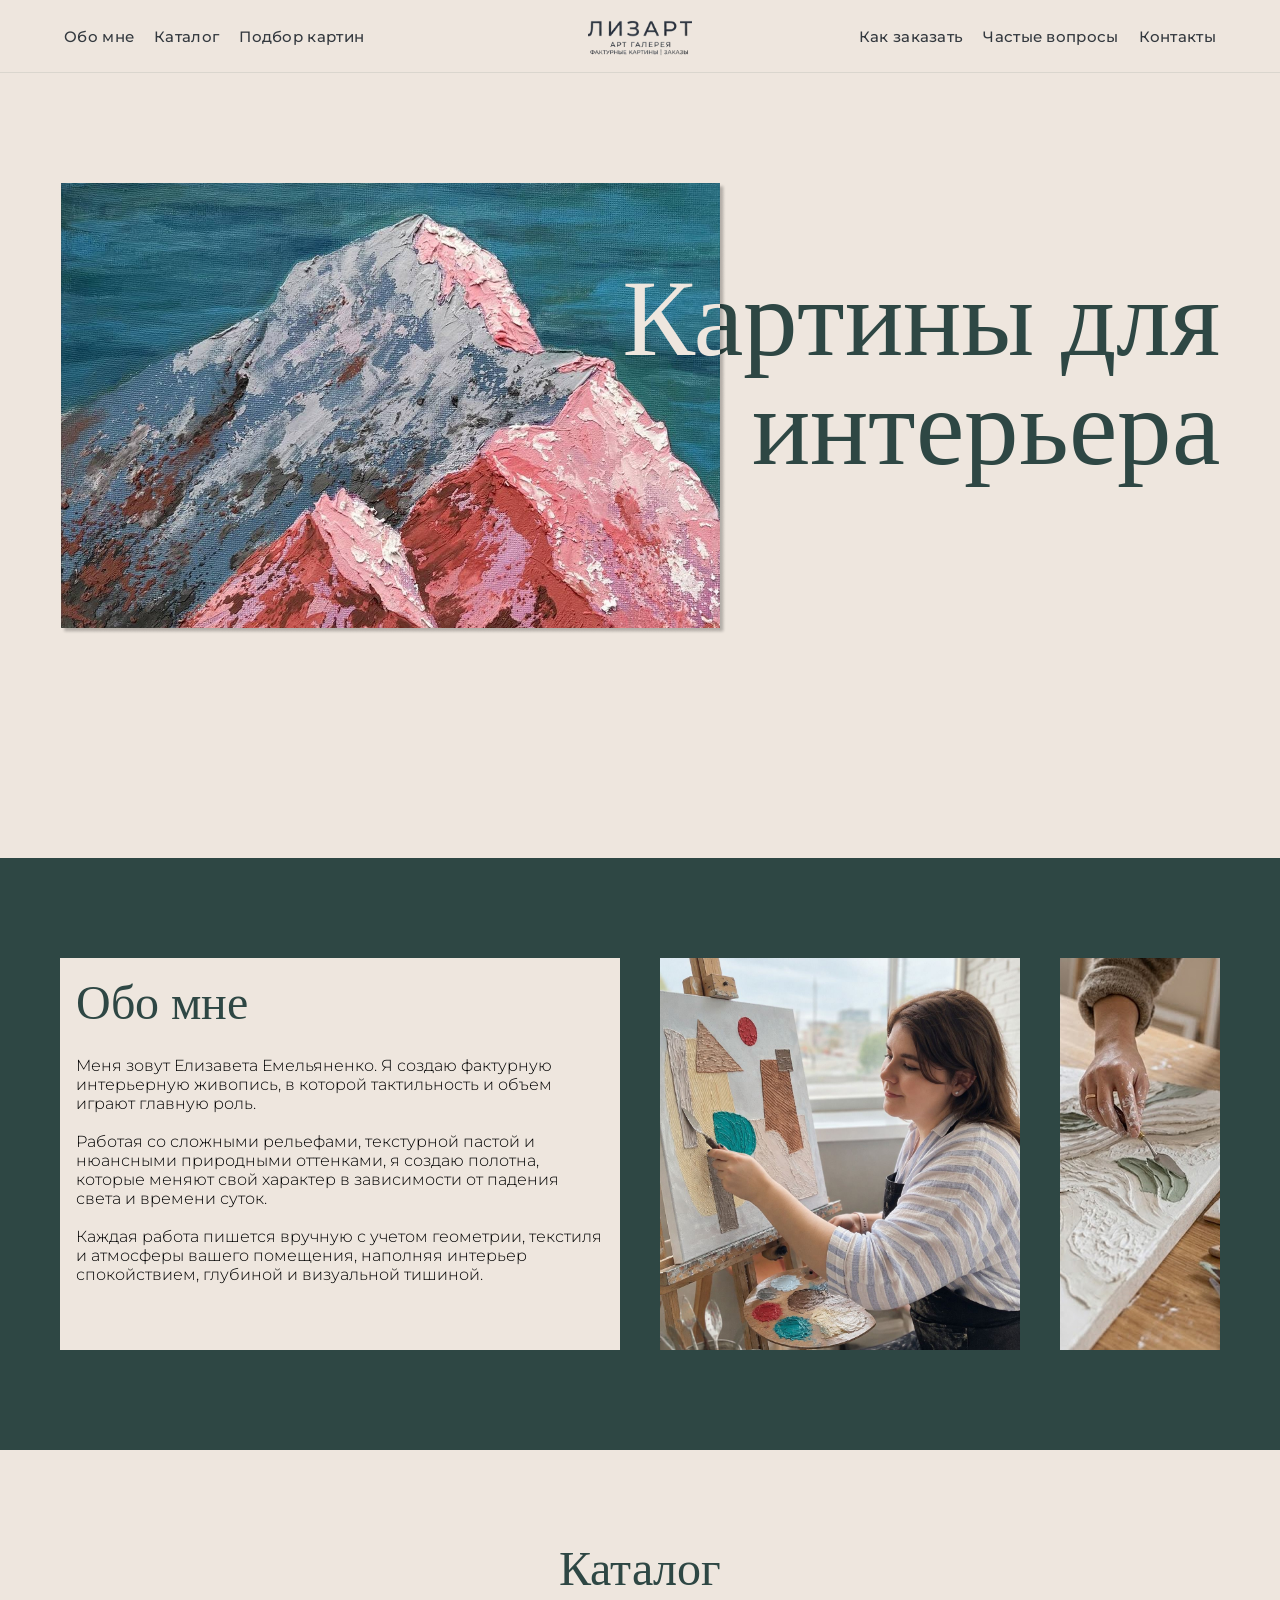
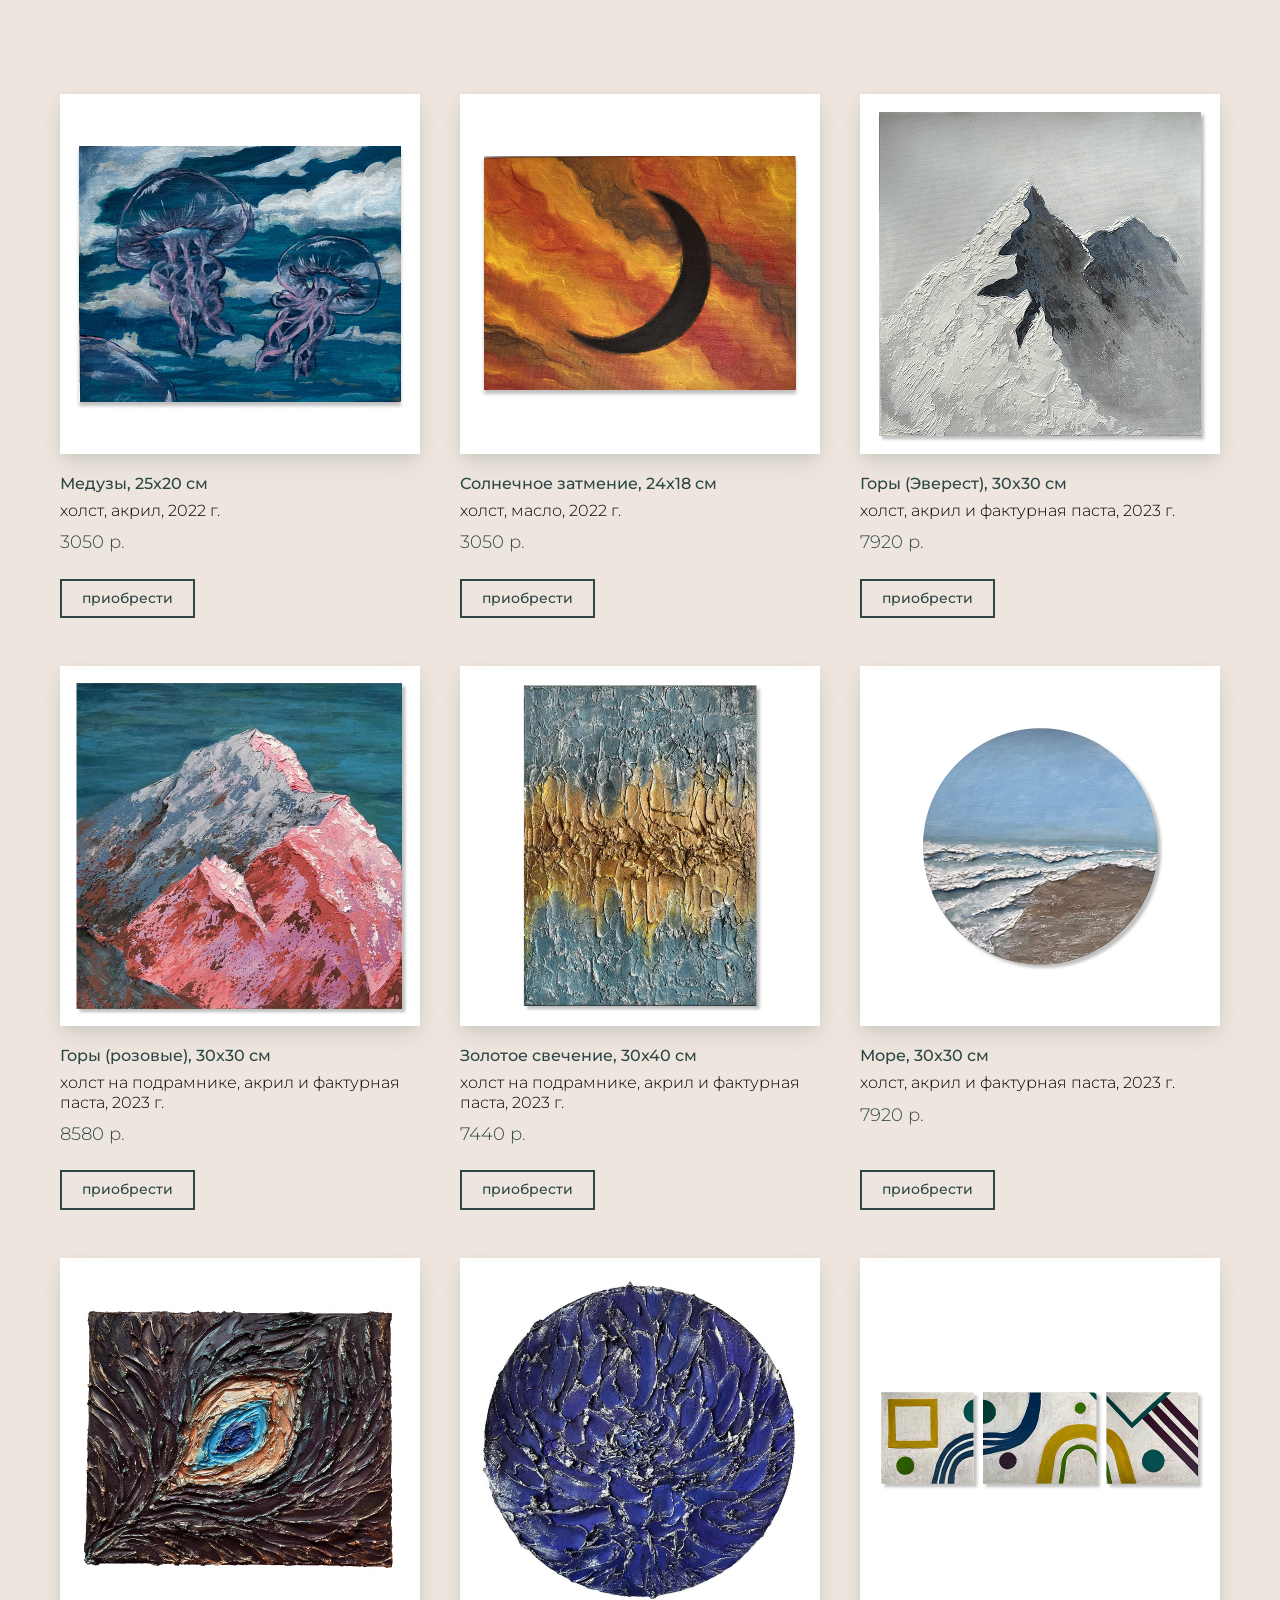
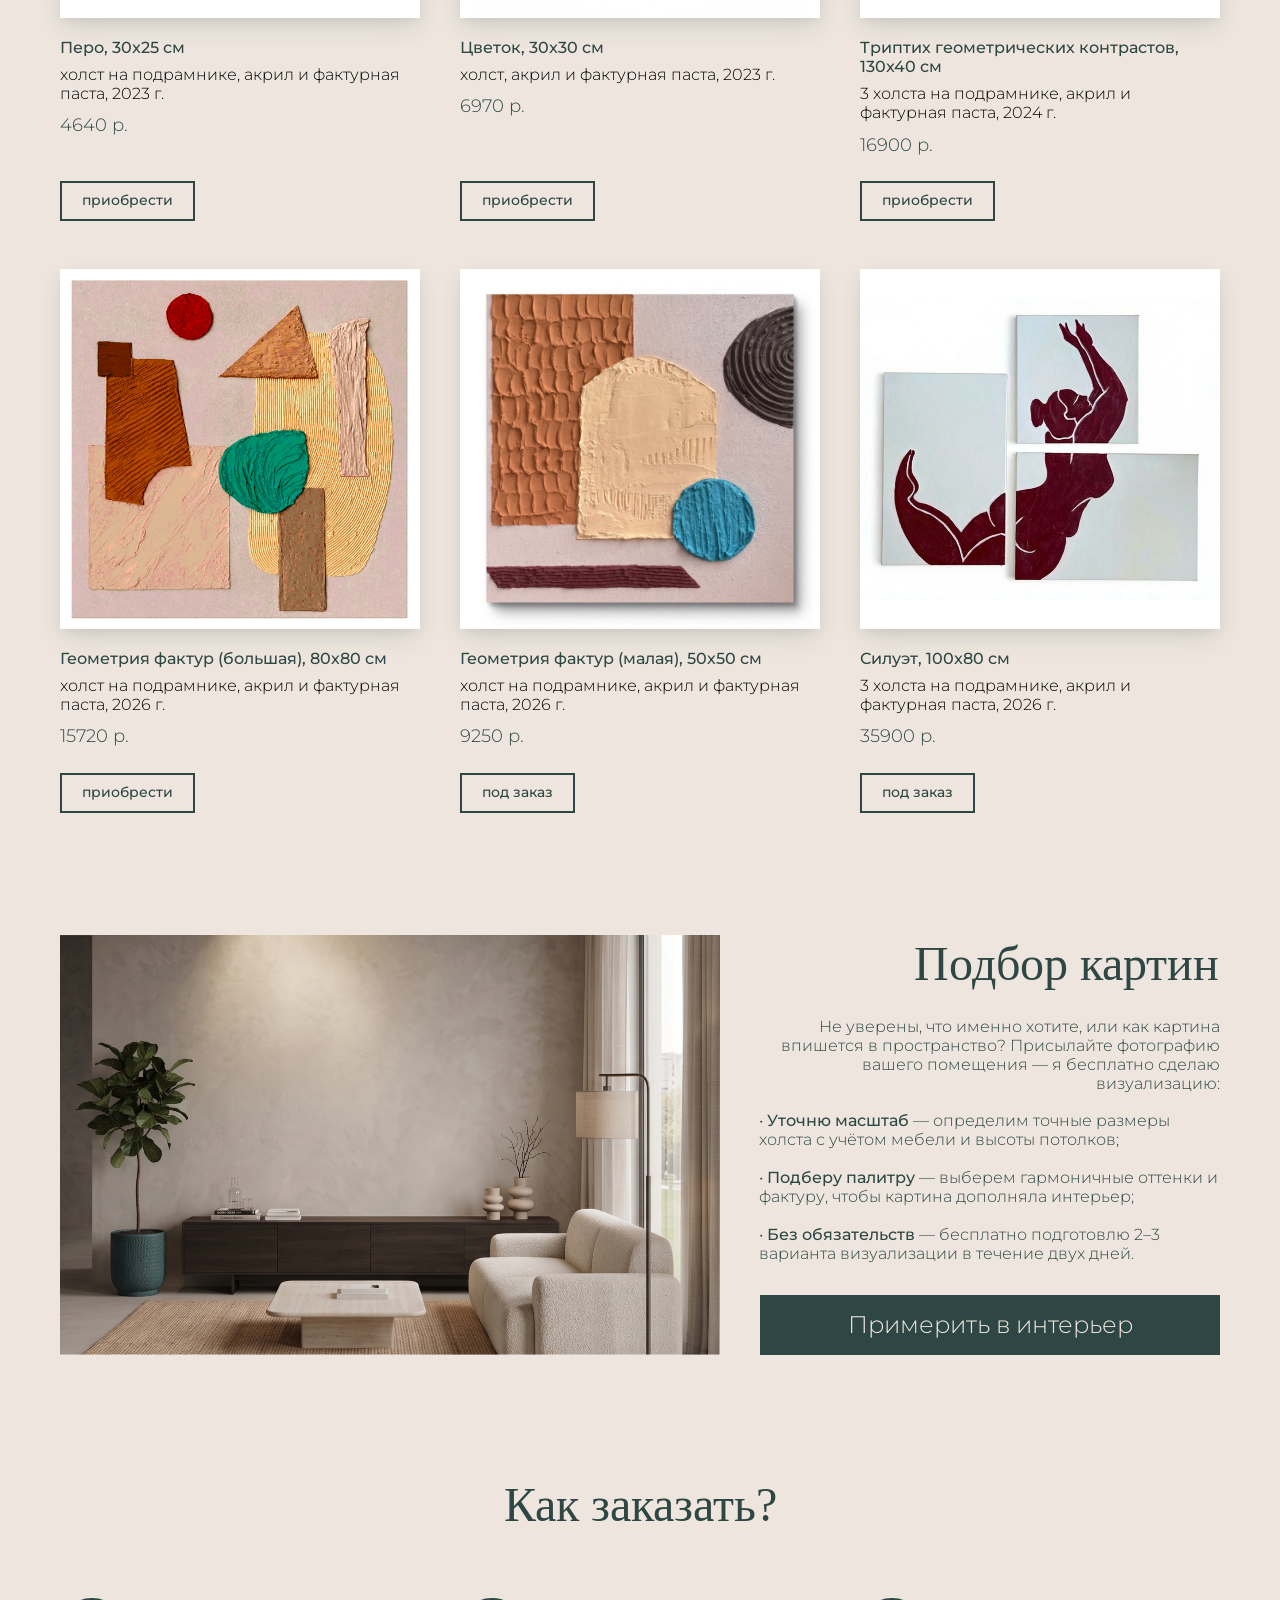
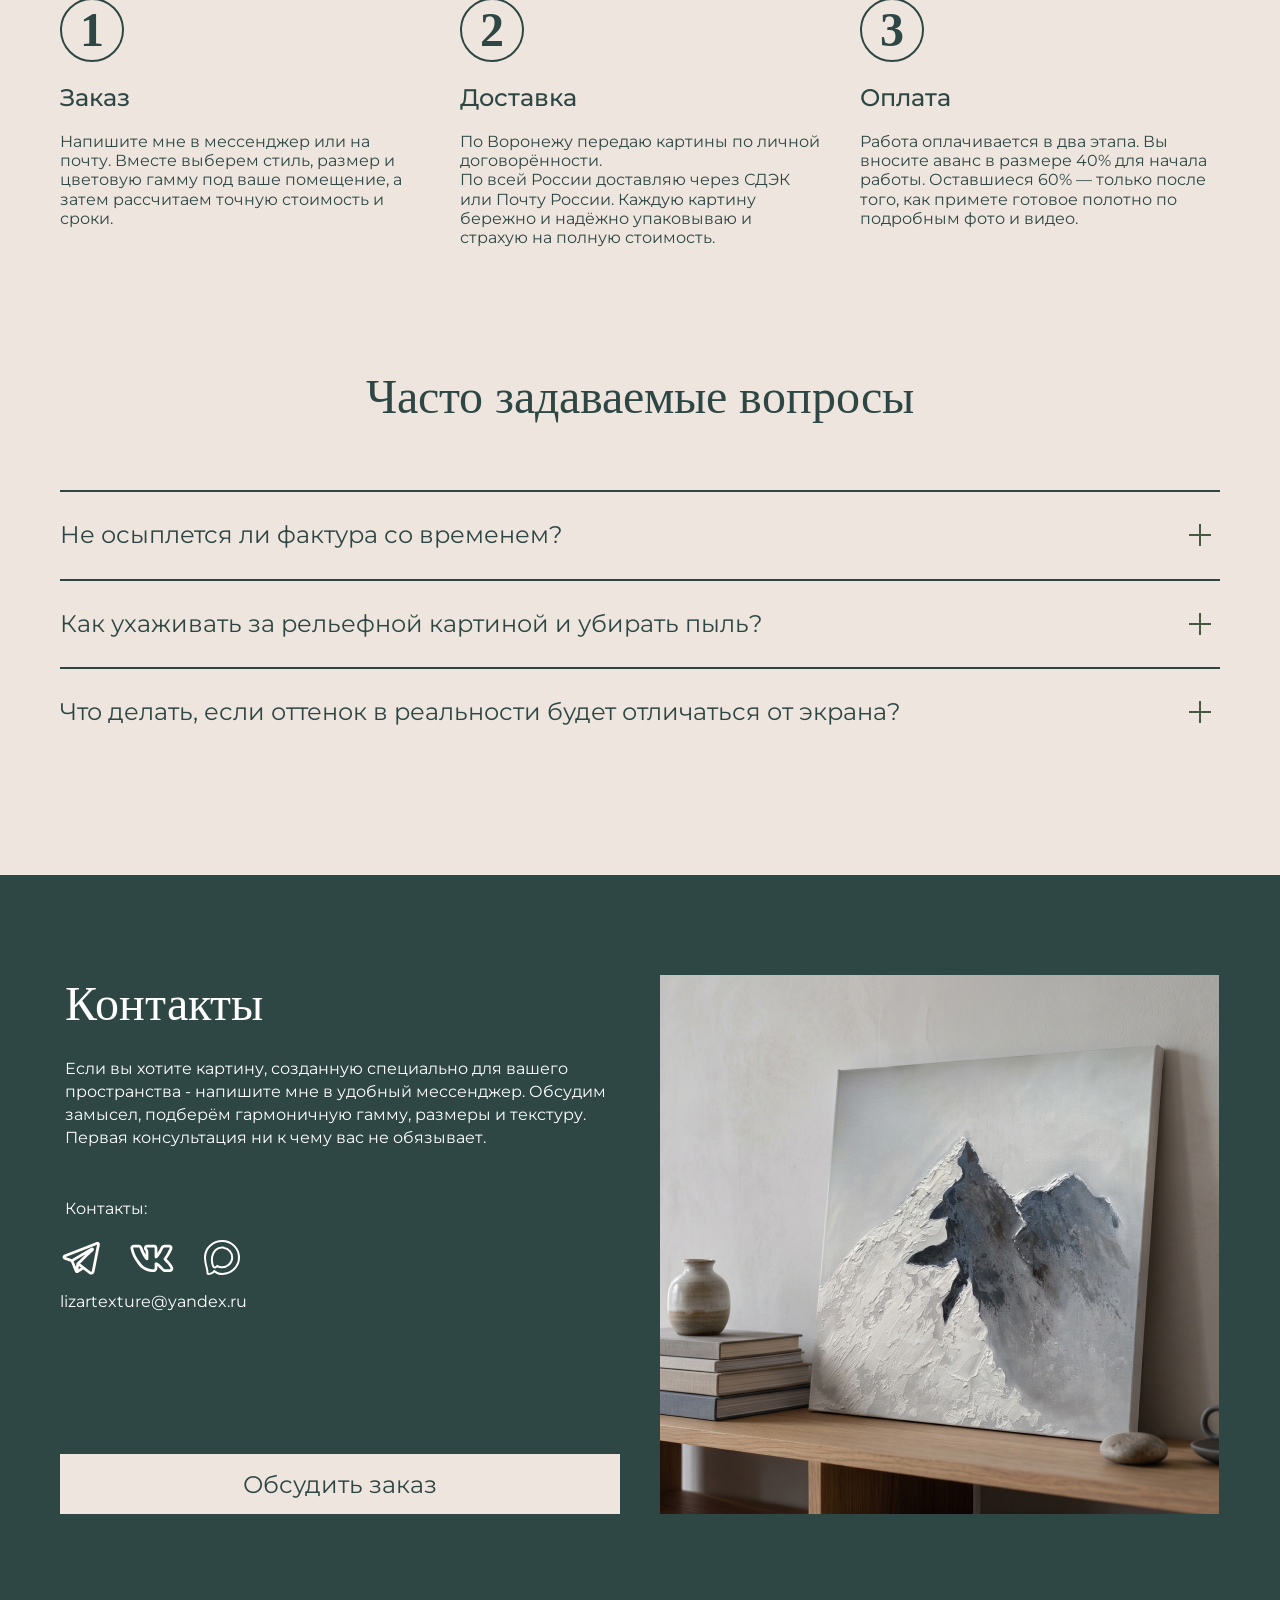
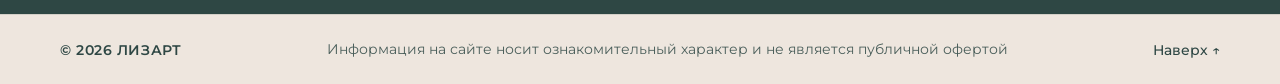
==== commit 4baf2ae5: "Add admin panel and update catalog buttons to pod zakaz" ====
--- a/index.html
+++ b/index.html
@@ -119,19 +119,19 @@
 холст на подрамнике, акрил и фактурная паста, 2026 г.
 </div> <div class="t776__price-wrapper "> <div class="t776__price t776__price-item t-name t-name_xs" style=" "> <div class="t776__price-value js-product-price notranslate" translate="off" field="li_price__1790336276222">15720</div> <div class="t776__price-currency">р.</div> </div> <div class="t776__price_old t776__price-item t-name t-name_xs" style="display: none"> <div class="t776__price-value" field="li_price_old__1790336276222"></div> <div class="t776__price-currency">р.</div> </div> </div> </div> </a> <div class="t776__btn-wrapper t1002__btns-wrapper "> <a
 class="t-btn t-btnflex t-btnflex_type_button t-btnflex_sm t776__btn"
-href="https://t.me/lizartme?direct" target="_blank" rel="noopener noreferrer"><span class="t-btnflex__text">приобрести</span> <style>#rec4143741601 .t-btnflex.t-btnflex_type_button{color:#2e4744;background-color:#eee6de;border-style:solid !important;border-color:#2e4744 !important;--border-width:2px;border-radius:0px;box-shadow:none !important;font-family:var(--t-text-font,Arial);font-weight:500;font-size:14px;white-space:normal;padding:8px 20px 8px 20px;text-transform:lowercase;flex-direction:row-reverse;transition-duration:0.2s;transition-property:background-color,color,border-color,box-shadow,opacity,transform,gap;transition-timing-function:ease-in-out;}@media (hover:hover){#rec4143741601 .t-btnflex.t-btnflex_type_button:not(.t-animate_no-hover):hover{color:#eee6de !important;background-color:#2e4744 !important;}#rec4143741601 .t-btnflex.t-btnflex_type_button:not(.t-animate_no-hover):focus-visible{color:#eee6de !important;background-color:#2e4744 !important;}}</style></a> </div> </div> </div> <div class="t776__col t-col t-col_4 t-align_left t-item js-product" data-product-lid="1790337019110"> <div class="t776__content"> <a class="js-product-link" href="https://t.me/lizartme?direct" target="_blank" rel="noopener noreferrer"> <div class="t776__imgwrapper t1002__picture-wrapper " style="padding-bottom:100%;"> <div class="t776__markwrapper"> <div class="t776__mark" field="li_mark__1790337019110" style="color:#ffffff;background-color:#b14f44;">ПРОДАНО</div> </div> <div class="t776__bgimg t776__bgimg_first_hover t-bgimg js-product-img" data-original="images/tild6261-6462-4132-b235-643466623737__Gemini_Generated_Ima.jpg" style="background-image:url('images/tild6261-6462-4132-b235-643466623737__Gemini_Generated_Ima.jpg');" bgimgfield="li_gallery__1790337019110:::0"></div> <div class="t776__bgimg t776__bgimg_second t-bgimg" data-original="images/tild3431-6439-4432-b033-386234316539__Gemini_Generated_Ima.jpg" style="background-image:url('images/tild3431-6439-4432-b033-386234316539__Gemini_Generated_Ima.jpg');"></div> </div> <div class="t776__textwrapper"> <div class="t776__title t-name t-name_md js-product-name" field="li_title__1790337019110">
+href="https://t.me/lizartme?direct" target="_blank" rel="noopener noreferrer"><span class="t-btnflex__text">приобрести</span> <style>#rec4143741601 .t-btnflex.t-btnflex_type_button{color:#2e4744;background-color:#eee6de;border-style:solid !important;border-color:#2e4744 !important;--border-width:2px;border-radius:0px;box-shadow:none !important;font-family:var(--t-text-font,Arial);font-weight:500;font-size:14px;white-space:normal;padding:8px 20px 8px 20px;text-transform:lowercase;flex-direction:row-reverse;transition-duration:0.2s;transition-property:background-color,color,border-color,box-shadow,opacity,transform,gap;transition-timing-function:ease-in-out;}@media (hover:hover){#rec4143741601 .t-btnflex.t-btnflex_type_button:not(.t-animate_no-hover):hover{color:#eee6de !important;background-color:#2e4744 !important;}#rec4143741601 .t-btnflex.t-btnflex_type_button:not(.t-animate_no-hover):focus-visible{color:#eee6de !important;background-color:#2e4744 !important;}}</style></a> </div> </div> </div> <div class="t776__col t-col t-col_4 t-align_left t-item js-product" data-product-lid="1790337019110"> <div class="t776__content"> <a class="js-product-link" href="https://t.me/lizartme?direct" target="_blank" rel="noopener noreferrer"> <div class="t776__imgwrapper t1002__picture-wrapper " style="padding-bottom:100%;"> <div class="t776__bgimg t776__bgimg_first_hover t-bgimg js-product-img" data-original="images/tild6261-6462-4132-b235-643466623737__Gemini_Generated_Ima.jpg" style="background-image:url('images/tild6261-6462-4132-b235-643466623737__Gemini_Generated_Ima.jpg');" bgimgfield="li_gallery__1790337019110:::0"></div> <div class="t776__bgimg t776__bgimg_second t-bgimg" data-original="images/tild3431-6439-4432-b033-386234316539__Gemini_Generated_Ima.jpg" style="background-image:url('images/tild3431-6439-4432-b033-386234316539__Gemini_Generated_Ima.jpg');"></div> </div> <div class="t776__textwrapper"> <div class="t776__title t-name t-name_md js-product-name" field="li_title__1790337019110">
 Геометрия фактур (малая), 50х50 см
 </div> <div class="t776__descr t-descr t-descr_xxs" field="li_descr__1790337019110">
 холст на подрамнике, акрил и фактурная паста, 2026 г.
 </div> <div class="t776__price-wrapper "> <div class="t776__price t776__price-item t-name t-name_xs" style=" "> <div class="t776__price-value js-product-price notranslate" translate="off" field="li_price__1790337019110">9250</div> <div class="t776__price-currency">р.</div> </div> <div class="t776__price_old t776__price-item t-name t-name_xs" style="display: none"> <div class="t776__price-value" field="li_price_old__1790337019110"></div> <div class="t776__price-currency">р.</div> </div> </div> </div> </a> <div class="t776__btn-wrapper t1002__btns-wrapper "> <a
 class="t-btn t-btnflex t-btnflex_type_button t-btnflex_sm t776__btn"
-href="https://t.me/lizartme?direct" target="_blank" rel="noopener noreferrer"><span class="t-btnflex__text">приобрести</span> <style>#rec4143741601 .t-btnflex.t-btnflex_type_button{color:#2e4744;background-color:#eee6de;border-style:solid !important;border-color:#2e4744 !important;--border-width:2px;border-radius:0px;box-shadow:none !important;font-family:var(--t-text-font,Arial);font-weight:500;font-size:14px;white-space:normal;padding:8px 20px 8px 20px;text-transform:lowercase;flex-direction:row-reverse;transition-duration:0.2s;transition-property:background-color,color,border-color,box-shadow,opacity,transform,gap;transition-timing-function:ease-in-out;}@media (hover:hover){#rec4143741601 .t-btnflex.t-btnflex_type_button:not(.t-animate_no-hover):hover{color:#eee6de !important;background-color:#2e4744 !important;}#rec4143741601 .t-btnflex.t-btnflex_type_button:not(.t-animate_no-hover):focus-visible{color:#eee6de !important;background-color:#2e4744 !important;}}</style></a> </div> </div> </div> <div class="t776__col t-col t-col_4 t-align_left t-item js-product" data-product-lid="1341436879013"> <div class="t776__content"> <a class="js-product-link" href="https://t.me/lizartme?direct" target="_blank" rel="noopener noreferrer"> <div class="t776__imgwrapper t1002__picture-wrapper " style="padding-bottom:100%;"> <div class="t776__markwrapper"> <div class="t776__mark" field="li_mark__1341436879013" style="color:#ffffff;background-color:#b14f44;">ПРОДАНО</div> </div> <div class="t776__bgimg t776__bgimg_first_hover t-bgimg js-product-img" data-original="images/tild6632-6164-4636-a533-353834376230__Frame_24.jpg" style="background-image:url('images/tild6632-6164-4636-a533-353834376230__Frame_24.jpg');" bgimgfield="li_gallery__1341436879013:::0"></div> <div class="t776__bgimg t776__bgimg_second t-bgimg" data-original="images/tild3166-6134-4035-b861-633738373365__2026__2.jpg" style="background-image:url('images/tild3166-6134-4035-b861-633738373365__2026__2.jpg');"></div> </div> <div class="t776__textwrapper"> <div class="t776__title t-name t-name_md js-product-name" field="li_title__1341436879013">
+href="https://t.me/lizartme?direct" target="_blank" rel="noopener noreferrer"><span class="t-btnflex__text">под заказ</span> <style>#rec4143741601 .t-btnflex.t-btnflex_type_button{color:#2e4744;background-color:#eee6de;border-style:solid !important;border-color:#2e4744 !important;--border-width:2px;border-radius:0px;box-shadow:none !important;font-family:var(--t-text-font,Arial);font-weight:500;font-size:14px;white-space:normal;padding:8px 20px 8px 20px;text-transform:lowercase;flex-direction:row-reverse;transition-duration:0.2s;transition-property:background-color,color,border-color,box-shadow,opacity,transform,gap;transition-timing-function:ease-in-out;}@media (hover:hover){#rec4143741601 .t-btnflex.t-btnflex_type_button:not(.t-animate_no-hover):hover{color:#eee6de !important;background-color:#2e4744 !important;}#rec4143741601 .t-btnflex.t-btnflex_type_button:not(.t-animate_no-hover):focus-visible{color:#eee6de !important;background-color:#2e4744 !important;}}</style></a> </div> </div> </div> <div class="t776__col t-col t-col_4 t-align_left t-item js-product" data-product-lid="1341436879013"> <div class="t776__content"> <a class="js-product-link" href="https://t.me/lizartme?direct" target="_blank" rel="noopener noreferrer"> <div class="t776__imgwrapper t1002__picture-wrapper " style="padding-bottom:100%;"> <div class="t776__bgimg t776__bgimg_first_hover t-bgimg js-product-img" data-original="images/tild6632-6164-4636-a533-353834376230__Frame_24.jpg" style="background-image:url('images/tild6632-6164-4636-a533-353834376230__Frame_24.jpg');" bgimgfield="li_gallery__1341436879013:::0"></div> <div class="t776__bgimg t776__bgimg_second t-bgimg" data-original="images/tild3166-6134-4035-b861-633738373365__2026__2.jpg" style="background-image:url('images/tild3166-6134-4035-b861-633738373365__2026__2.jpg');"></div> </div> <div class="t776__textwrapper"> <div class="t776__title t-name t-name_md js-product-name" field="li_title__1341436879013">
 Силуэт, 100x80 см
 </div> <div class="t776__descr t-descr t-descr_xxs" field="li_descr__1341436879013">
 3 холста на подрамнике, акрил и фактурная паста, 2026 г.
 </div> <div class="t776__price-wrapper "> <div class="t776__price t776__price-item t-name t-name_xs" style=" "> <div class="t776__price-value js-product-price notranslate" translate="off" field="li_price__1341436879013">35900</div> <div class="t776__price-currency">р.</div> </div> <div class="t776__price_old t776__price-item t-name t-name_xs" style="display: none"> <div class="t776__price-value" field="li_price_old__1341436879013"></div> <div class="t776__price-currency">р.</div> </div> </div> </div> </a> <div class="t776__btn-wrapper t1002__btns-wrapper "> <a
 class="t-btn t-btnflex t-btnflex_type_button t-btnflex_sm t776__btn"
-href="https://t.me/lizartme?direct" target="_blank" rel="noopener noreferrer"><span class="t-btnflex__text">приобрести</span> <style>#rec4143741601 .t-btnflex.t-btnflex_type_button{color:#2e4744;background-color:#eee6de;border-style:solid !important;border-color:#2e4744 !important;--border-width:2px;border-radius:0px;box-shadow:none !important;font-family:var(--t-text-font,Arial);font-weight:500;font-size:14px;white-space:normal;padding:8px 20px 8px 20px;text-transform:lowercase;flex-direction:row-reverse;transition-duration:0.2s;transition-property:background-color,color,border-color,box-shadow,opacity,transform,gap;transition-timing-function:ease-in-out;}@media (hover:hover){#rec4143741601 .t-btnflex.t-btnflex_type_button:not(.t-animate_no-hover):hover{color:#eee6de !important;background-color:#2e4744 !important;}#rec4143741601 .t-btnflex.t-btnflex_type_button:not(.t-animate_no-hover):focus-visible{color:#eee6de !important;background-color:#2e4744 !important;}}</style></a> </div> </div> </div> </div> <div class="t776__buttonwrapper"> <button
+href="https://t.me/lizartme?direct" target="_blank" rel="noopener noreferrer"><span class="t-btnflex__text">под заказ</span> <style>#rec4143741601 .t-btnflex.t-btnflex_type_button{color:#2e4744;background-color:#eee6de;border-style:solid !important;border-color:#2e4744 !important;--border-width:2px;border-radius:0px;box-shadow:none !important;font-family:var(--t-text-font,Arial);font-weight:500;font-size:14px;white-space:normal;padding:8px 20px 8px 20px;text-transform:lowercase;flex-direction:row-reverse;transition-duration:0.2s;transition-property:background-color,color,border-color,box-shadow,opacity,transform,gap;transition-timing-function:ease-in-out;}@media (hover:hover){#rec4143741601 .t-btnflex.t-btnflex_type_button:not(.t-animate_no-hover):hover{color:#eee6de !important;background-color:#2e4744 !important;}#rec4143741601 .t-btnflex.t-btnflex_type_button:not(.t-animate_no-hover):focus-visible{color:#eee6de !important;background-color:#2e4744 !important;}}</style></a> </div> </div> </div> </div> <div class="t776__buttonwrapper"> <button
 class="t-btn t-btnflex t-btnflex_type_button t-btnflex_sm t776__showmore"
 type="button"><span class="t-btnflex__text js-btn-txt">Show more</span> <style>#rec4143741601 .t-btnflex.t-btnflex_type_button{color:#2e4744;background-color:#eee6de;border-style:solid !important;border-color:#2e4744 !important;--border-width:2px;border-radius:0px;box-shadow:none !important;font-family:var(--t-text-font,Arial);font-weight:500;font-size:14px;white-space:normal;padding:8px 20px 8px 20px;text-transform:lowercase;flex-direction:row-reverse;transition-duration:0.2s;transition-property:background-color,color,border-color,box-shadow,opacity,transform,gap;transition-timing-function:ease-in-out;}@media (hover:hover){#rec4143741601 .t-btnflex.t-btnflex_type_button:not(.t-animate_no-hover):hover{color:#eee6de !important;background-color:#2e4744 !important;}#rec4143741601 .t-btnflex.t-btnflex_type_button:not(.t-animate_no-hover):focus-visible{color:#eee6de !important;background-color:#2e4744 !important;}}</style></button> </div> </div> <script>t_onReady(function() {t_onFuncLoad('t776__showMore',function() {t776__showMore('4143741601');});t_onFuncLoad('t776__init',function() {t776__init('4143741601');});});</script> <style type="text/css">#rec4143741601 .t-slds__bullet_active .t-slds__bullet_body{background-color:#222 !important;}#rec4143741601 .t-slds__bullet:hover .t-slds__bullet_body{background-color:#222 !important;}</style> <style>#rec4143741601 .t776__content .t776__title{font-size:16px;line-height:1.2;color:#2e4744;font-family:var(--t-text-font,Arial);font-weight:500;letter-spacing:0px;opacity:1;}#rec4143741601 .t776__price{font-size:18px;line-height:1.2;color:#2e4744;font-family:var(--t-text-font,Arial);font-weight:300;letter-spacing:0px;opacity:1;}@media screen and (max-width:480px),(orientation:landscape) and (max-height:480px){#rec4143741601 .t776__price{font-size:16px;}}#rec4143741601 .t776__price_old{font-size:18px;font-weight:300;color:#2e4744;font-family:var(--t-text-font,Arial);}</style> <style>#rec4143741601 .t776__textwrapper .t776__descr{font-size:var(--uc-typo-fontsize-amVgsd1z8Q,16px);line-height:var(--uc-typo-lineheight-amVgsd1z8Q,1.2);color:var(--uc-typo-color-amVgsd1z8Q,#000000);font-family:var(--uc-typo-fontfamily-amVgsd1z8Q,var(--t-text-font,Arial));font-weight:var(--uc-typo-fontweight-amVgsd1z8Q,300);letter-spacing:var(--uc-typo-letterspacing-amVgsd1z8Q,0px);opacity:var(--uc-typo-opacity-amVgsd1z8Q,100%);}</style> <style>#rec4143741601 .t-popup .t776__title{line-height:1.2;color:#2e4744;font-family:var(--t-text-font,Arial);font-weight:500;letter-spacing:0px;opacity:1;}#rec4143741601 .t-popup .t776__descr{line-height:var(--uc-typo-lineheight-amVgsd1z8Q,1.2);color:var(--uc-typo-color-amVgsd1z8Q,#000000);font-family:var(--uc-typo-fontfamily-amVgsd1z8Q,var(--t-text-font,Arial));font-weight:var(--uc-typo-fontweight-amVgsd1z8Q,300);letter-spacing:var(--uc-typo-letterspacing-amVgsd1z8Q,0px);opacity:var(--uc-typo-opacity-amVgsd1z8Q,100%);}</style> <style>#rec4143741601 .t776__container .t-product__option-title{line-height:var(--uc-typo-lineheight-amVgsd1z8Q,1.2);color:var(--uc-typo-color-amVgsd1z8Q,#000000);font-family:var(--uc-typo-fontfamily-amVgsd1z8Q,var(--t-text-font,Arial));font-weight:var(--uc-typo-fontweight-amVgsd1z8Q,300);letter-spacing:var(--uc-typo-letterspacing-amVgsd1z8Q,0px);opacity:var(--uc-typo-opacity-amVgsd1z8Q,100%);}</style> </div> <a name="selection" style="font-size:0;"></a> <div id="rec4145555601" class="r t-rec t-rec_pt_120" style="padding-top:120px; " data-animationappear="off" data-record-type="396"> <!-- T396 --> <style>#rec4145555601 .t396__artboard{height:510px;background-color:#eee6de;}#rec4145555601 .t396__filter{height:510px;}#rec4145555601 .t396__carrier{height:510px;background-position:center center;background-attachment:scroll;background-size:cover;background-repeat:no-repeat;}@media screen and (max-width:1199px){#rec4145555601 .t396__artboard,#rec4145555601 .t396__filter,#rec4145555601 .t396__carrier{}#rec4145555601 .t396__filter{}#rec4145555601 .t396__carrier{background-attachment:scroll;}}@media screen and (max-width:959px){#rec4145555601 .t396__artboard,#rec4145555601 .t396__filter,#rec4145555601 .t396__carrier{}#rec4145555601 .t396__filter{}#rec4145555601 .t396__carrier{background-attachment:scroll;}}@media screen and (max-width:639px){#rec4145555601 .t396__artboard,#rec4145555601 .t396__filter,#rec4145555601 .t396__carrier{}#rec4145555601 .t396__filter{}#rec4145555601 .t396__carrier{background-attachment:scroll;}}@media screen and (max-width:479px){#rec4145555601 .t396__artboard,#rec4145555601 .t396__filter,#rec4145555601 .t396__carrier{height:730px;}#rec4145555601 .t396__filter{}#rec4145555601 .t396__carrier{background-attachment:scroll;}}#rec4145555601 .tn-elem[data-elem-id="1790157646697000003"]{color:var(--uc-typo-color-OOWKEW,#2e4744);text-align:right;z-index:3;top:0px;left:calc(50% - 600px + 874px);width:auto;height:auto;}#rec4145555601 .tn-elem[data-elem-id="1790157646697000003"] .tn-atom{vertical-align:middle;white-space:nowrap;color:var(--uc-typo-color-OOWKEW,#2e4744);font-size:var(--uc-typo-fontsize-OOWKEW,48px);font-family:var(--uc-typo-fontfamily-OOWKEW,var(--t-headline-font,Arial));line-height:var(--uc-typo-lineheight-OOWKEW,1.2);font-weight:var(--uc-typo-fontweight-OOWKEW,400);letter-spacing:var(--uc-typo-letterspacing-OOWKEW,0px);border-radius:0px 0px 0px 0px;opacity:var(--uc-typo-opacity-OOWKEW,100%);padding:0px 0px 0px 0px;background-position:center center;border-width:var(--t396-borderwidth,0);border-style:var(--t396-borderstyle,solid);border-color:var(--t396-bordercolor,transparent);transition:background-color var(--t396-speedhover,0s) ease-in-out,color var(--t396-speedhover,0s) ease-in-out,border-color var(--t396-speedhover,0s) ease-in-out,box-shadow var(--t396-shadowshoverspeed,0.2s) ease-in-out;--t396-shadow-text-opacity:100%;text-shadow:var(--t396-shadow-text-x,0px) var(--t396-shadow-text-y,0px) var(--t396-shadow-text-blur,0px) rgba(var(--t396-shadow-text-color),var(--t396-shadow-text-opacity,100%));}@media screen and (max-width:1199px){#rec4145555601 .tn-elem[data-elem-id="1790157646697000003"]{display:table;left:calc(50% - 480px + 874px);width:auto;height:auto;}#rec4145555601 .tn-elem[data-elem-id="1790157646697000003"] .tn-atom{white-space:nowrap;background-size:cover;}}@media screen and (max-width:959px){#rec4145555601 .tn-elem[data-elem-id="1790157646697000003"]{display:table;left:calc(50% - 320px + 874px);width:auto;height:auto;}#rec4145555601 .tn-elem[data-elem-id="1790157646697000003"] .tn-atom{white-space:nowrap;background-size:cover;}}@media screen and (max-width:639px){#rec4145555601 .tn-elem[data-elem-id="1790157646697000003"]{display:table;left:calc(50% - 240px + 874px);width:auto;height:auto;}#rec4145555601 .tn-elem[data-elem-id="1790157646697000003"] .tn-atom{white-space:nowrap;background-size:cover;}}@media screen and (max-width:479px){#rec4145555601 .tn-elem[data-elem-id="1790157646697000003"]{display:table;top:216px;left:calc(50% - 160px + 58px);width:auto;height:auto;}#rec4145555601 .tn-elem[data-elem-id="1790157646697000003"] .tn-atom{white-space:nowrap;background-size:cover;}}#rec4145555601 .tn-elem[data-elem-id="1790157646698000004"]{color:#2e4744;text-align:right;z-index:3;top:82px;left:calc(50% - 600px + 720px);width:460px;height:auto;}#rec4145555601 .tn-elem[data-elem-id="1790157646698000004"] .tn-atom{vertical-align:middle;color:#2e4744;font-size:16px;font-family:var(--t-text-font,Arial);line-height:1.2;font-weight:300;border-radius:0px 0px 0px 0px;padding:0px 0px 0px 0px;background-position:center center;border-width:var(--t396-borderwidth,0);border-style:var(--t396-borderstyle,solid);border-color:var(--t396-bordercolor,transparent);transition:background-color var(--t396-speedhover,0s) ease-in-out,color var(--t396-speedhover,0s) ease-in-out,border-color var(--t396-speedhover,0s) ease-in-out,box-shadow var(--t396-shadowshoverspeed,0.2s) ease-in-out;--t396-shadow-text-opacity:100%;text-shadow:var(--t396-shadow-text-x,0px) var(--t396-shadow-text-y,0px) var(--t396-shadow-text-blur,0px) rgba(var(--t396-shadow-text-color),var(--t396-shadow-text-opacity,100%));}@media screen and (max-width:1199px){#rec4145555601 .tn-elem[data-elem-id="1790157646698000004"]{display:table;left:calc(50% - 480px + 720px);width:px;height:auto;}#rec4145555601 .tn-elem[data-elem-id="1790157646698000004"] .tn-atom{white-space:normal;background-size:cover;}}@media screen and (max-width:959px){#rec4145555601 .tn-elem[data-elem-id="1790157646698000004"]{display:table;left:calc(50% - 320px + 720px);width:px;height:auto;}#rec4145555601 .tn-elem[data-elem-id="1790157646698000004"] .tn-atom{white-space:normal;background-size:cover;}}@media screen and (max-width:639px){#rec4145555601 .tn-elem[data-elem-id="1790157646698000004"]{display:table;left:calc(50% - 240px + 720px);width:px;height:auto;}#rec4145555601 .tn-elem[data-elem-id="1790157646698000004"] .tn-atom{white-space:normal;background-size:cover;}}@media screen and (max-width:479px){#rec4145555601 .tn-elem[data-elem-id="1790157646698000004"]{display:table;top:292px;left:calc(50% - 160px + 10px);width:301px;height:auto;text-align:center;}#rec4145555601 .tn-elem[data-elem-id="1790157646698000004"] .tn-atom{vertical-align:middle;white-space:normal;background-size:cover;}}#rec4145555601 .tn-elem[data-elem-id="1790157646698000005"]{color:#2e4744;z-index:3;top:176px;left:calc(50% - 600px + 719px);width:461px;height:auto;}#rec4145555601 .tn-elem[data-elem-id="1790157646698000005"] .tn-atom{vertical-align:middle;color:#2e4744;font-size:16px;font-family:var(--t-text-font,Arial);line-height:1.2;font-weight:300;border-radius:0px 0px 0px 0px;padding:0px 0px 0px 0px;background-position:center center;border-width:var(--t396-borderwidth,0);border-style:var(--t396-borderstyle,solid);border-color:var(--t396-bordercolor,transparent);transition:background-color var(--t396-speedhover,0s) ease-in-out,color var(--t396-speedhover,0s) ease-in-out,border-color var(--t396-speedhover,0s) ease-in-out,box-shadow var(--t396-shadowshoverspeed,0.2s) ease-in-out;--t396-shadow-text-opacity:100%;text-shadow:var(--t396-shadow-text-x,0px) var(--t396-shadow-text-y,0px) var(--t396-shadow-text-blur,0px) rgba(var(--t396-shadow-text-color),var(--t396-shadow-text-opacity,100%));}@media screen and (max-width:1199px){#rec4145555601 .tn-elem[data-elem-id="1790157646698000005"]{display:table;left:calc(50% - 480px + 719px);width:px;height:auto;}#rec4145555601 .tn-elem[data-elem-id="1790157646698000005"] .tn-atom{white-space:normal;background-size:cover;}}@media screen and (max-width:959px){#rec4145555601 .tn-elem[data-elem-id="1790157646698000005"]{display:table;left:calc(50% - 320px + 719px);width:px;height:auto;}#rec4145555601 .tn-elem[data-elem-id="1790157646698000005"] .tn-atom{white-space:normal;background-size:cover;}}@media screen and (max-width:639px){#rec4145555601 .tn-elem[data-elem-id="1790157646698000005"]{display:table;left:calc(50% - 240px + 719px);width:px;height:auto;}#rec4145555601 .tn-elem[data-elem-id="1790157646698000005"] .tn-atom{white-space:normal;background-size:cover;}}@media screen and (max-width:479px){#rec4145555601 .tn-elem[data-elem-id="1790157646698000005"]{display:table;top:405px;left:calc(50% - 160px + 11px);width:300px;height:auto;text-align:center;}#rec4145555601 .tn-elem[data-elem-id="1790157646698000005"] .tn-atom{white-space:normal;background-size:cover;}}#rec4145555601 .tn-elem[data-elem-id="1790158269658000005"]{display:block;z-index:3;top:0px;left:calc(50% - 600px + 20px);width:660px;height:420px;}#rec4145555601 .tn-elem[data-elem-id="1790158269658000005"] .tn-atom{display:block;height:100%;box-sizing:border-box;border-radius:0px 0px 0px 0px;background-position:center center;border-width:var(--t396-borderwidth,0);border-style:var(--t396-borderstyle,solid);border-color:var(--t396-bordercolor,transparent);transition:background-color var(--t396-speedhover,0s) ease-in-out,color var(--t396-speedhover,0s) ease-in-out,border-color var(--t396-speedhover,0s) ease-in-out,box-shadow var(--t396-shadowshoverspeed,0.2s) ease-in-out;}#rec4145555601 .tn-elem[data-elem-id="1790158269658000005"] .tn-atom__img{border-radius:0px 0px 0px 0px;object-fit:cover;height:100%;object-position:center center;}@media screen and (max-width:1199px){#rec4145555601 .tn-elem[data-elem-id="1790158269658000005"]{display:block;left:calc(50% - 480px + 20px);}}@media screen and (max-width:959px){#rec4145555601 .tn-elem[data-elem-id="1790158269658000005"]{display:block;left:calc(50% - 320px + 20px);}}@media screen and (max-width:639px){#rec4145555601 .tn-elem[data-elem-id="1790158269658000005"]{display:block;left:calc(50% - 240px + 20px);}}@media screen and (max-width:479px){#rec4145555601 .tn-elem[data-elem-id="1790158269658000005"]{display:block;left:calc(50% - 160px + 9px);width:302px;height:192px;}}#rec4145555601 .tn-elem[data-elem-id="1790158302121000006"]{display:block;z-index:3;top:0px;left:calc(50% - 600px + 20px);width:660px;height:420px;}#rec4145555601 .tn-elem.t396__elem--anim-hidden[data-elem-id="1790158302121000006"]{opacity:0;}#rec4145555601 .tn-elem[data-elem-id="1790158302121000006"] .tn-atom{display:block;height:100%;box-sizing:border-box;border-radius:0px 0px 0px 0px;background-position:center center;border-width:var(--t396-borderwidth,0);border-style:var(--t396-borderstyle,solid);border-color:var(--t396-bordercolor,transparent);transition:background-color var(--t396-speedhover,0s) ease-in-out,color var(--t396-speedhover,0s) ease-in-out,border-color var(--t396-speedhover,0s) ease-in-out,box-shadow var(--t396-shadowshoverspeed,0.2s) ease-in-out;}#rec4145555601 .tn-elem[data-elem-id="1790158302121000006"] .tn-atom__img{border-radius:0px 0px 0px 0px;object-fit:cover;height:100%;object-position:center center;}@media screen and (max-width:1199px){#rec4145555601 .tn-elem[data-elem-id="1790158302121000006"]{display:block;left:calc(50% - 480px + 20px);}}@media screen and (max-width:959px){#rec4145555601 .tn-elem[data-elem-id="1790158302121000006"]{display:block;left:calc(50% - 320px + 20px);}}@media screen and (max-width:639px){#rec4145555601 .tn-elem[data-elem-id="1790158302121000006"]{display:block;left:calc(50% - 240px + 20px);}}@media screen and (max-width:479px){#rec4145555601 .tn-elem[data-elem-id="1790158302121000006"]{display:block;left:calc(50% - 160px + 9px);width:302px;height:192px;}}#rec4145555601 .tn-elem[data-elem-id="1790229115998"]{color:#eee6de;text-align:center;z-index:3;top:360px;left:calc(50% - 600px + 720px);width:460px;height:60px;}#rec4145555601 .tn-elem[data-elem-id="1790229115998"] .tn-atom{color:#eee6de;font-size:24px;font-family:var(--t-text-font,Arial);line-height:1.55;font-weight:300;border-radius:0px 0px 0px 0px;background-position:center center;--t396-speedhover:0.2s;transition:background-color var(--t396-speedhover,0s) ease-in-out,color var(--t396-speedhover,0s) ease-in-out,border-color var(--t396-speedhover,0s) ease-in-out,box-shadow var(--t396-shadowshoverspeed,0.2s) ease-in-out;--t396-bgcolor-color:#2e4744;--t396-bgcolor-image:none;background-color:var(--t396-bgcolor-color,transparent);-webkit-box-pack:center;-ms-flex-pack:center;justify-content:center;}#rec4145555601 .tn-elem[data-elem-id="1790229115998"] .tn-atom::after{display:none;}#rec4145555601 .tn-elem[data-elem-id="1790229115998"] .tn-atom .tn-atom__button-content{column-gap:10px;padding:0px 0px 0px 0px;}#rec4145555601 .tn-elem[data-elem-id="1790229115998"] .tn-atom .tn-atom__button-text{transition:color var(--t396-speedhover,0s) ease-in-out;color:#eee6de;}#rec4145555601 .tn-elem[data-elem-id="1790229115998"] .tn-atom .tn-atom__button-border::before{display:none;}#rec4145555601 .tn-elem[data-elem-id="1790229115998"] .tn-atom .tn-atom__button-border::after{display:none;}@media (hover),(min-width:0\0){#rec4145555601 .tn-elem[data-elem-id="1790229115998"] .tn-atom:hover::after{opacity:0;}#rec4145555601 .tn-elem[data-elem-id="1790229115998"] .tn-atom:hover{animation-name:none;}}@media (hover),(min-width:0\0){#rec4145555601 .tn-elem[data-elem-id="1790229115998"] .tn-atom:hover{box-shadow:0px 15px 61px -10px rgba(130,119,109,0.9);}}@media screen and (max-width:1199px){#rec4145555601 .tn-elem[data-elem-id="1790229115998"]{display:block;left:calc(50% - 480px + 720px);width:px;}#rec4145555601 .tn-elem[data-elem-id="1790229115998"] .tn-atom{white-space:normal;background-size:cover;background-color:var(--t396-bgcolor-color,transparent);}#rec4145555601 .tn-elem[data-elem-id="1790229115998"] .tn-atom::after{display:none;}#rec4145555601 .tn-elem[data-elem-id="1790229115998"] .tn-atom .tn-atom__button-text{overflow:visible;}#rec4145555601 .tn-elem[data-elem-id="1790229115998"] .tn-atom .tn-atom__button-border::before{display:none;}#rec4145555601 .tn-elem[data-elem-id="1790229115998"] .tn-atom .tn-atom__button-border::after{display:none;}@media (hover),(min-width:0\0){#rec4145555601 .tn-elem[data-elem-id="1790229115998"] .tn-atom:hover::after{opacity:0;}#rec4145555601 .tn-elem[data-elem-id="1790229115998"] .tn-atom:hover{animation-name:none;}}}@media screen and (max-width:959px){#rec4145555601 .tn-elem[data-elem-id="1790229115998"]{display:block;left:calc(50% - 320px + 720px);width:px;}#rec4145555601 .tn-elem[data-elem-id="1790229115998"] .tn-atom{white-space:normal;background-size:cover;background-color:var(--t396-bgcolor-color,transparent);}#rec4145555601 .tn-elem[data-elem-id="1790229115998"] .tn-atom::after{display:none;}#rec4145555601 .tn-elem[data-elem-id="1790229115998"] .tn-atom .tn-atom__button-text{overflow:visible;}#rec4145555601 .tn-elem[data-elem-id="1790229115998"] .tn-atom .tn-atom__button-border::before{display:none;}#rec4145555601 .tn-elem[data-elem-id="1790229115998"] .tn-atom .tn-atom__button-border::after{display:none;}@media (hover),(min-width:0\0){#rec4145555601 .tn-elem[data-elem-id="1790229115998"] .tn-atom:hover::after{opacity:0;}#rec4145555601 .tn-elem[data-elem-id="1790229115998"] .tn-atom:hover{animation-name:none;}}}@media screen and (max-width:639px){#rec4145555601 .tn-elem[data-elem-id="1790229115998"]{display:block;left:calc(50% - 240px + 720px);width:px;}#rec4145555601 .tn-elem[data-elem-id="1790229115998"] .tn-atom{white-space:normal;background-size:cover;background-color:var(--t396-bgcolor-color,transparent);}#rec4145555601 .tn-elem[data-elem-id="1790229115998"] .tn-atom::after{display:none;}#rec4145555601 .tn-elem[data-elem-id="1790229115998"] .tn-atom .tn-atom__button-text{overflow:visible;}#rec4145555601 .tn-elem[data-elem-id="1790229115998"] .tn-atom .tn-atom__button-border::before{display:none;}#rec4145555601 .tn-elem[data-elem-id="1790229115998"] .tn-atom .tn-atom__button-border::after{display:none;}@media (hover),(min-width:0\0){#rec4145555601 .tn-elem[data-elem-id="1790229115998"] .tn-atom:hover::after{opacity:0;}#rec4145555601 .tn-elem[data-elem-id="1790229115998"] .tn-atom:hover{animation-name:none;}}}@media screen and (max-width:479px){#rec4145555601 .tn-elem[data-elem-id="1790229115998"]{display:block;top:661px;left:calc(50% - 160px + 10px);width:300px;}#rec4145555601 .tn-elem[data-elem-id="1790229115998"] .tn-atom{white-space:normal;background-size:cover;background-color:var(--t396-bgcolor-color,transparent);}#rec4145555601 .tn-elem[data-elem-id="1790229115998"] .tn-atom::after{display:none;}#rec4145555601 .tn-elem[data-elem-id="1790229115998"] .tn-atom .tn-atom__button-text{overflow:visible;}#rec4145555601 .tn-elem[data-elem-id="1790229115998"] .tn-atom .tn-atom__button-border::before{display:none;}#rec4145555601 .tn-elem[data-elem-id="1790229115998"] .tn-atom .tn-atom__button-border::after{display:none;}@media (hover),(min-width:0\0){#rec4145555601 .tn-elem[data-elem-id="1790229115998"] .tn-atom:hover::after{opacity:0;}#rec4145555601 .tn-elem[data-elem-id="1790229115998"] .tn-atom:hover{animation-name:none;}}}</style> <div class='t396'> <div class="t396__artboard" data-artboard-recid="4145555601" data-artboard-screens="320,480,640,960,1200" data-artboard-height="510" data-artboard-valign="center" data-artboard-upscale="grid" data-artboard-height-res-320="730"> <div class="t396__carrier" data-artboard-recid="4145555601"></div> <div class="t396__filter" data-artboard-recid="4145555601"></div> <div class='t396__elem tn-elem tn-elem__41455556011790157646697000003' data-elem-id='1790157646697000003' data-elem-type='text' data-field-top-value="0" data-field-left-value="874" data-field-height-value="58" data-field-width-value="306" data-field-axisy-value="top" data-field-axisx-value="left" data-field-container-value="grid" data-field-topunits-value="px" data-field-leftunits-value="px" data-field-heightunits-value="px" data-field-widthunits-value="px" data-field-textfit-value="autowidth" data-field-widthmode-value="fixed" data-field-heightmode-value="fixed" data-field-fontsize-value="var(--uc-typo-fontsize-OOWKEW,48px)" data-field-top-res-320-value="216" data-field-left-res-320-value="58" data-field-width-res-320-value="204"> <div class='tn-atom'field='tn_text_1790157646697000003'>Подбор картин</div> </div> <div class='t396__elem tn-elem tn-elem__41455556011790157646698000004' data-elem-id='1790157646698000004' data-elem-type='text' data-field-top-value="82" data-field-left-value="720" data-field-height-value="76" data-field-width-value="460" data-field-axisy-value="top" data-field-axisx-value="left" data-field-container-value="grid" data-field-topunits-value="px" data-field-leftunits-value="px" data-field-heightunits-value="px" data-field-widthunits-value="px" data-field-textfit-value="autoheight" data-field-widthmode-value="fixed" data-field-heightmode-value="fixed" data-field-fontsize-value="16" data-field-top-res-320-value="292" data-field-left-res-320-value="10" data-field-height-res-320-value="95" data-field-width-res-320-value="301" data-field-container-res-320-value="grid" data-field-heightunits-res-320-value="px" data-field-textfit-res-320-value="autoheight"> <div class='tn-atom'field='tn_text_1790157646698000004'>Не уверены, что именно хотите, или как картина впишется в пространство? Присылайте фотографию вашего помещения — я бесплатно сделаю визуализацию:</div> </div> <div class='t396__elem tn-elem tn-elem__41455556011790157646698000005' data-elem-id='1790157646698000005' data-elem-type='text' data-field-top-value="176" data-field-left-value="719" data-field-height-value="152" data-field-width-value="461" data-field-axisy-value="top" data-field-axisx-value="left" data-field-container-value="grid" data-field-topunits-value="px" data-field-leftunits-value="px" data-field-heightunits-value="px" data-field-widthunits-value="px" data-field-textfit-value="autoheight" data-field-widthmode-value="fixed" data-field-heightmode-value="fixed" data-field-fontsize-value="16" data-field-top-res-320-value="405" data-field-left-res-320-value="11" data-field-width-res-320-value="300"> <div class='tn-atom'field='tn_text_1790157646698000005'>• <span style="font-weight: 500;">Уточню масштаб </span>—<span style="font-weight: 500;"> </span>определим точные размеры холста с учётом мебели и высоты потолков;<br /><br />• <span style="font-weight: 500;">Подберу палитру</span> — выберем гармоничные оттенки и фактуру, чтобы картина дополняла интерьер;<br /><br />• <span style="font-weight: 500;">Без обязательств </span>— бесплатно подготовлю 2–3 варианта визуализации в течение двух дней.</div> </div> <div class='t396__elem tn-elem tn-elem__41455556011790158269658000005' data-elem-id='1790158269658000005' data-elem-type='image' data-field-top-value="0" data-field-left-value="20" data-field-height-value="420" data-field-width-value="660" data-field-axisy-value="top" data-field-axisx-value="left" data-field-container-value="grid" data-field-topunits-value="px" data-field-leftunits-value="px" data-field-heightunits-value="px" data-field-widthunits-value="px" data-field-imagefit-value="cover" data-field-filewidth-value="1318" data-field-fileheight-value="841" data-field-heightmode-value="fixed" data-field-left-res-320-value="9" data-field-height-res-320-value="192" data-field-width-res-320-value="302"> <div class='tn-atom'> <img class='tn-atom__img t-img' data-original='images/tild3732-6663-4562-a436-313332313835__Frame_13_2.jpg'
 src='images/tild3732-6663-4562-a436-313332313835__Frame_13_2.jpg'
@@ -188,7 +188,8 @@
   </div>
 </footer>
 <!-- Stat --> <script type="text/javascript">if(!window.mainTracker) {window.mainTracker='tilda';}
-window.tildastatcookie='no';setTimeout(function(){(function(d,w,k,o,g) {var n=d.getElementsByTagName(o)[0],s=d.createElement(o),f=function(){n.parentNode.insertBefore(s,n);};s.type="text/javascript";s.async=true;s.key=k;s.id="tildastatscript";s.src=g;if(w.opera=="[object Opera]") {d.addEventListener("DOMContentLoaded",f,false);} else {f();}})(document,window,'ea9825572063ed32ed757ad568c3db48','script','js/tilda-stat-1.0.min.js');},2000);</script> <script src="js/custom.js"></script>
+window.tildastatcookie='no';setTimeout(function(){(function(d,w,k,o,g) {var n=d.getElementsByTagName(o)[0],s=d.createElement(o),f=function(){n.parentNode.insertBefore(s,n);};s.type="text/javascript";s.async=true;s.key=k;s.id="tildastatscript";s.src=g;if(w.opera=="[object Opera]") {d.addEventListener("DOMContentLoaded",f,false);} else {f();}})(document,window,'ea9825572063ed32ed757ad568c3db48','script','js/tilda-stat-1.0.min.js');},2000);</script> <script src="js/custom.js"></script>
+<script src="js/catalog.js"></script>
 </body> </html>
 
 
--- a/css/tilda-grid-3.0.min.css
+++ b/css/tilda-grid-3.0.min.css
@@ -0,0 +1 @@
+*,*:before,*:after{-webkit-box-sizing:content-box;-moz-box-sizing:content-box;box-sizing:content-box}div,span,h1,h2,h3,h4,h5,h6,p,blockquote,pre,a,code,img,b,u,i,center,table,tr,th,td,video{margin:0;padding:0;border:0}sup{line-height:0;font-size:smaller;vertical-align:super}sub{line-height:0;font-size:smaller;vertical-align:sub}.t-clear{clear:both}.t-row{margin:0}.t-container{margin-left:auto;margin-right:auto;width:100%;max-width:1200px;padding:0}.t-container.flexx{display:-webkit-box;display:-moz-box;display:-ms-flexbox;display:-webkit-flex;display:flex}.t-container_flex{display:-webkit-box;display:-moz-box;display:-ms-flexbox;display:-webkit-flex;display:flex}.t-container_100{width:100%;padding:0}.t-container_10{margin-left:auto;margin-right:auto;width:100%;max-width:1000px;padding:0}.t-container_8{margin-left:auto;margin-right:auto;width:100%;max-width:800px;padding:0}.t-container:before,.t-container:after,.t-container_10:before,.t-container_10:after,.t-container_8:before,.t-container_8:after,.t-container_100:before,.t-container_100:after{display:table;content:" ";width:0}.t-container:after,.t-container_10:after,.t-container_8:after,.t-container_100:after{clear:both}.t-col{display:inline;float:left;margin-left:20px;margin-right:20px;width:100%}.t-col.flexx{align-items:stretch;height:inherit;margin-top:auto;margin-bottom:auto}.t-col_flex{align-items:stretch;height:inherit;margin-top:auto;margin-bottom:auto}.t-col_1{max-width:60px}.t-col_2{max-width:160px}.t-col_3{max-width:260px}.t-col_4{max-width:360px}.t-col_5{max-width:460px}.t-col_6{max-width:560px}.t-col_7{max-width:660px}.t-col_8{max-width:760px}.t-col_9{max-width:860px}.t-col_10{max-width:960px}.t-col_11{max-width:1060px}.t-col_12{max-width:1160px}.t-col_100{max-width:100vw}.t-prefix_1{padding-left:100px}.t-prefix_2{padding-left:200px}.t-prefix_3{padding-left:300px}.t-prefix_4{padding-left:400px}.t-prefix_5{padding-left:500px}.t-prefix_6{padding-left:600px}.t-prefix_7{padding-left:700px}.t-prefix_8{padding-left:800px}.t-prefix_9{padding-left:900px}.t-prefix_10{padding-left:1000px}.t-prefix_11{padding-left:1100px}.t-prefix_12{padding-left:1200px}.t-width{width:100%}.t-width_1{max-width:60px}.t-width_2{max-width:160px}.t-width_3{max-width:260px}.t-width_4{max-width:360px}.t-width_5{max-width:460px}.t-width_6{max-width:560px}.t-width_7{max-width:660px}.t-width_8{max-width:760px}.t-width_9{max-width:860px}.t-width_10{max-width:960px}.t-width_11{max-width:1060px}.t-width_12{max-width:1160px}.t-width_100{max-width:100%}.t-cell{display:table-cell;vertical-align:middle;height:100%;margin-left:0;margin-right:0}.t-cell_25{width:25vw}.t-cell_33{width:33.3333333vw}.t-cell_50{width:50vw}.t-cell_100{width:100vw}@media screen and (max-width:1200px){.t-container{max-width:960px;padding:0}.t-container_10{max-width:780px}.t-container_8{max-width:640px}.t-col{display:inline;float:left;margin-left:10px;margin-right:10px;width:100%}.t-col_1{max-width:60px}.t-col_2{max-width:140px}.t-col_3{max-width:220px}.t-col_4{max-width:300px}.t-col_5{max-width:380px}.t-col_6{max-width:460px}.t-col_7{max-width:540px}.t-col_8{max-width:620px}.t-col_9{max-width:700px}.t-col_10{max-width:780px}.t-col_11{max-width:860px}.t-col_12{max-width:940px}.t-prefix_1{padding-left:80px}.t-prefix_2{padding-left:160px}.t-prefix_3{padding-left:240px}.t-prefix_4{padding-left:320px}.t-prefix_5{padding-left:400px}.t-prefix_6{padding-left:480px}.t-prefix_7{padding-left:560px}.t-prefix_8{padding-left:640px}.t-prefix_9{padding-left:720px}.t-prefix_10{padding-left:800px}.t-prefix_11{padding-left:880px}.t-prefix_12{padding-left:960px}.t-width_1{max-width:60px}.t-width_2{max-width:140px}.t-width_3{max-width:220px}.t-width_4{max-width:300px}.t-width_5{max-width:380px}.t-width_6{max-width:460px}.t-width_7{max-width:540px}.t-width_8{max-width:620px}.t-width_9{max-width:700px}.t-width_10{max-width:780px}.t-width_11{max-width:860px}.t-width_12{max-width:940px}.t-width_100{max-width:100%}}@media screen and (max-width:960px){.t-container{max-width:640px}.t-container.flexx{display:block}.t-container_flex{display:block}.t-col{display:block;float:none;padding-left:20px;padding-right:20px;margin:0;width:100%;max-width:100%;box-sizing:border-box}.t-col_1,.t-col_2,.t-col_3,.t-col_4,.t-col_5,.t-col_6,.t-col_7,.t-col_8,.t-col_9,.t-col_10,.t-col_11,.t-col_12{width:100%;max-width:100%}.t-prefix_1,.t-prefix_2,.t-prefix_3,.t-prefix_4,.t-prefix_5,.t-prefix_6,.t-prefix_7,.t-prefix_8,.t-prefix_9,.t-prefix_10,.t-prefix_11,.t-prefix_12{padding-left:none}}
--- a/css/tilda-blocks-page260215309.min.css
+++ b/css/tilda-blocks-page260215309.min.css
@@ -0,0 +1 @@
+.csssize{height:13657px}#allrecords .r,body{--t-headline-font:'Tinos',Arial,sans-serif;--t-text-font:'Montserrat',Arial,sans-serif}#allrecords .r,body{--uc-typo-color-OOWKEW:#2e4744;--uc-typo-fontfamily-OOWKEW:var(--t-headline-font,Arial);--uc-typo-fontsize-OOWKEW:48px;--uc-typo-fontweight-OOWKEW:400;--uc-typo-letterspacing-OOWKEW:0px;--uc-typo-lineheight-OOWKEW:1.2;--uc-typo-opacity-OOWKEW:100%;--uc-typo-color-amVgsd1z8Q:#000000;--uc-typo-fontfamily-amVgsd1z8Q:var(--t-text-font,Arial);--uc-typo-fontsize-amVgsd1z8Q:16px;--uc-typo-fontweight-amVgsd1z8Q:300;--uc-typo-letterspacing-amVgsd1z8Q:0px;--uc-typo-lineheight-amVgsd1z8Q:1.2;--uc-typo-opacity-amVgsd1z8Q:100%;--uc-typo-fontsize-XxQ0xFyGTjon:24px;--uc-typo-fontweight-XxQ0xFyGTjon:400;--uc-typo-color-XxQ0xFyGTjon:#2e4744;--uc-typo-fontfamily-XxQ0xFyGTjon:var(--t-text-font,Arial)}@media screen and (max-width:959px){#allrecords .r,body{--uc-typo-fontsize-OOWKEW:48px;--uc-typo-fontsize-XxQ0xFyGTjon:20px}}@media screen and (max-width:479px){#allrecords .r,body{--uc-typo-fontsize-OOWKEW:32px;--uc-typo-fontsize-amVgsd1z8Q:14px;--uc-typo-fontsize-XxQ0xFyGTjon:18px}}.t-body{margin:0px}body{background-color:#eee6de}:where(.t-records) a,:where(.t-records) button,:where(.t-records) .t-radio,:where(.t-records) .t-checkbox,:where(.t-records) .t-img-select{outline:none}:where(.t-records) a:focus-visible,:where(.t-records) button:focus-visible,:where(.t-records) .t-focusable,:where(.t-records) .t-focusable .t-btn,:where(.t-records) .t-focusable .t-btntext,:where(.t-records) .t-img-select:focus-visible+.t-img-select__indicator,:where(.t-records) .t-img-select:focus-visible+.t-img-select__indicator:after,:where(.t-records) .t-radio:focus-visible+.t-radio__indicator,:where(.t-records) .t-checkbox:focus-visible+.t-checkbox__indicator{outline-color:#2015FF;outline-offset:4px;outline-style:auto}:where(.t-records) .t-descr a:focus-visible,:where(.t-records) .t-sociallinks a:focus-visible,:where(.t-records) .ya-share2__link:focus-visible{outline-offset:2px}@media print{body,html{min-width:1200px;max-width:1200px;padding:0;margin:0 auto;border:none}}.t-records{-webkit-font-smoothing:antialiased;background-color:#eee6de}:where(.t-records) a,:where(.t-records) .tn-nested-link{color:#ff8562;text-decoration:none}:where(.t-records) a[href^=tel]{color:inherit;text-decoration:none}:where(.t-records) ol{padding-left:22px;margin-top:0px;margin-bottom:10px}:where(.t-records) ul{padding-left:20px;margin-top:0px;margin-bottom:10px}:where(.t-records) b,:where(.t-records) strong{font-weight:700}.t-mbfix{opacity:.01;-webkit-transform:translateX(0px);-ms-transform:translateX(0px);transform:translateX(0px);position:fixed;width:100%;height:500px;background-color:white;top:0px;left:0px;z-index:10000;-webkit-transition:all 0.1s ease;transition:all 0.1s ease}.t-mbfix_hide{-webkit-transform:translateX(3000px);-ms-transform:translateX(3000px);transform:translateX(3000px)}img:not([src]){visibility:hidden}.t-body_scroll-locked{position:fixed;left:0;width:100%;height:100%;overflow:hidden}.r_anim{-webkit-transition:opacity 0.5s;transition:opacity 0.5s}.r_hidden{opacity:0}.r_showed{opacity:1}@media screen and (max-width:1024px){a:active,button:active{-webkit-tap-highlight-color:rgba(255,255,255,.1)}}.t-text{font-family:'Montserrat',Arial,sans-serif;font-weight:300;color:#000000}.t-text_xs{font-size:13px;line-height:1.55}.t-name{font-family:'Tinos',Arial,sans-serif;font-weight:600;color:#2e4744}.t-name_xs{font-size:14px;line-height:1.35}.t-name_md{font-size:18px;line-height:1.35}.t-name_lg{font-size:20px;line-height:1.35}.t-name_xl{font-size:22px;line-height:1.35}.t-title{font-family:'Tinos',Arial,sans-serif;font-weight:600;color:#2e4744}.t-title_xs{font-size:42px;line-height:1.23}.t-descr{font-family:'Tinos',Arial,sans-serif;font-weight:300;color:#000000}.t-descr_xxs{font-size:12px;line-height:1.55}.t-descr_sm{font-size:16px;line-height:1.55}.t-btn{display:inline-block;font-family:'Tinos',Arial,sans-serif;border:0 none;text-align:center;white-space:nowrap;vertical-align:middle;font-weight:700;background-image:none;cursor:pointer;-webkit-appearance:none;-webkit-user-select:none;-moz-user-select:none;-ms-user-select:none;-o-user-select:none;user-select:none;-webkit-box-sizing:border-box;-moz-box-sizing:border-box;box-sizing:border-box}.t-btn td{vertical-align:middle}.t-btn_sending{opacity:.5}.t-btn_xs{height:35px;font-size:13px;padding-left:15px;padding-right:15px}.t-btn_sm{height:45px;font-size:14px;padding-left:30px;padding-right:30px}.t-align_center{text-align:center}.t-align_left{text-align:left}.t-margin_auto{margin-left:auto;margin-right:auto}.t-tildalabel{background-color:#000;color:#fff;width:100%;height:70px;font-family:Arial;font-size:14px}.t-tildalabel:hover .t-tildalabel__wrapper{opacity:1}.t-tildalabel-free{padding:35px 0px 45px;height:auto;text-align:center}.t-tildalabel-free__main{max-width:340px;display:block;margin:0 auto;line-height:1.4;letter-spacing:.2px;color:inherit;opacity:.4}.t-tildalabel-free__main:hover{opacity:1}.t-tildalabel-free__txt-link:hover{opacity:1}.t-tildalabel-free__links-wr{display:table;margin:30px auto 0px}.t-tildalabel-free__txt-link{display:table-cell;padding:0px 15px;font-size:13px;text-decoration:none;color:inherit;opacity:.25}.t-popup{display:none}.t-rec_pt_30{padding-top:30px}.t-rec_pt_90{padding-top:90px}.t-rec_pt_120{padding-top:120px}.t-rec_pb_120{padding-bottom:120px}.t-btnflex,.t-btn.t-btnflex,.t-submit.t-btnflex{display:inline-flex;align-items:center;justify-content:center;gap:1ch;max-width:100%;height:unset;padding:0;overflow:hidden;font-family:'Tinos',Arial,sans-serif,Arial,sans-serif;font-weight:600;line-height:var(--line-height,1.4);padding-top:calc(((var(--height,0px) - 1em * var(--line-height,1.4)) / 2) - var(--border-width,0px));padding-bottom:calc(((var(--height,0px) - 1em * var(--line-height,1.4)) / 2) - var(--border-width,0px));box-sizing:border-box;border-style:solid;border-color:transparent;border-width:var(--border-width,0);background-image:none;cursor:pointer;user-select:none;text-decoration:none;color:inherit;border-radius:0;background-color:transparent;white-space:nowrap}.t-btnflex.t-btnflex_icon_hover_only:not(:hover){gap:0}.t-btnflex__text{max-width:100%;overflow:hidden;text-align:center;white-space:inherit;text-overflow:ellipsis}.t-btnflex__icon{position:relative;flex-shrink:0;width:1.4em;height:1.4em;transition-duration:inherit}.t-btnflex.t-btnflex_icon_hover_only .t-btnflex__icon{transition-property:width;transition-timing-function:inherit}.t-btnflex.t-btnflex_icon_hover_only:not(:hover) .t-btnflex__icon{width:0}.t-btnflex__icon::before,.t-btnflex__icon::after{position:absolute;top:0;left:0;width:100%;height:100%;background-position:center;background-size:contain;background-repeat:no-repeat}.t-btnflex__icon::before{content:'';background-image:var(--icon,none);transition:opacity cubic-bezier(.25,1,.5,1),visibility cubic-bezier(.25,1,.5,1),color ease-in-out;transition-duration:inherit}.t-btnflex__icon.t-btnflex__icon_default_glyph::before{-webkit-mask-image:var(--icon,none);mask-image:var(--icon,none);-webkit-mask-position:center;mask-position:center;-webkit-mask-size:contain;mask-size:contain;-webkit-mask-repeat:no-repeat;mask-repeat:no-repeat;background-image:none;background-color:currentcolor}.t-btnflex__icon_has_hover::after{content:'';opacity:0;visibility:hidden;background-image:var(--icon-hover,none);transition:opacity cubic-bezier(.45,0,.55,1),visibility cubic-bezier(.45,0,.55,1),color ease-in-out;transition-duration:inherit}.t-btnflex__icon.t-btnflex__icon_hover_glyph::after{-webkit-mask-image:var(--icon-hover,none);mask-image:var(--icon-hover,none);-webkit-mask-position:center;mask-position:center;-webkit-mask-size:contain;mask-size:contain;-webkit-mask-repeat:no-repeat;mask-repeat:no-repeat;background-image:none;background-color:currentcolor}@media (hover:hover){.t-btnflex:hover .t-btnflex__icon_has_hover::before{opacity:0;visibility:hidden;transition-timing-function:cubic-bezier(.5,0,.75,0)}.t-btnflex:hover .t-btnflex__icon_has_hover::after{opacity:1;visibility:visible}}.t-btnflex_xs,.t-btn.t-btnflex_xs,.t-submit.t-btnflex_xs{--height:35px;font-size:13px;padding-left:15px;padding-right:15px}.t-btnflex_sm,.t-btn.t-btnflex_sm,.t-submit.t-btnflex_sm{--height:45px;font-size:14px;padding-left:30px;padding-right:30px}.t-btnflex_smd,.t-btn.t-btnflex_smd,.t-submit.t-btnflex_smd{--height:50px;font-size:15px;padding-left:44px;padding-right:44px}.t-btnflex_md,.t-btn.t-btnflex_md,.t-submit.t-btnflex_md{--height:60px;font-size:16px;padding-left:60px;padding-right:60px}.t-btnflex_lg,.t-btn.t-btnflex_lg,.t-submit.t-btnflex_lg{--height:60px;font-size:22px;padding-left:70px;padding-right:70px}.t-btnflex_xl,.t-btn.t-btnflex_xl,.t-submit.t-btnflex_xl{--height:80px;font-size:26px;padding-left:80px;padding-right:80px}.t-btnflex_xxl,.t-btn.t-btnflex_xxl,.t-submit.t-btnflex_xxl{--height:100px;font-size:30px;padding-left:90px;padding-right:90px}@media screen and (max-width:1200px){.t-text_xs{font-size:12px}.t-descr_xxs{font-size:10px}.t-descr_sm{font-size:14px}.t-title_xs{font-size:38px}.t-name_xs{font-size:12px}.t-name_md{font-size:16px}.t-name_lg{font-size:18px}.t-name_xl{font-size:20px}.t-btnflex_sm,.t-btn.t-btnflex_sm,.t-submit.t-btnflex_sm{padding-left:25px;padding-right:25px}.t-btnflex_smd,.t-btn.t-btnflex_smd,.t-submit.t-btnflex_smd{padding-left:30px;padding-right:30px}.t-btnflex_md,.t-btn.t-btnflex_md,.t-submit.t-btnflex_md{padding-left:45px;padding-right:45px}.t-btnflex_lg,.t-btn.t-btnflex_lg,.t-submit.t-btnflex_lg{padding-left:55px;padding-right:55px}.t-btnflex_xl,.t-btn.t-btnflex_xl,.t-submit.t-btnflex_xl{padding-left:65px;padding-right:65px}.t-btnflex_xxl,.t-btn.t-btnflex_xxl,.t-submit.t-btnflex_xxl{padding-left:75px;padding-right:75px}}@media screen and (max-width:640px){.t-text_xs{font-size:10px;line-height:1.45}.t-descr_sm{font-size:12px;line-height:1.45}.t-title_xs{font-size:30px}.t-name_xs{font-size:10px}.t-name_md{font-size:14px}.t-name_lg{font-size:16px}.t-name_xl{font-size:18px}.t-btn{white-space:normal}.t-btn_sm{padding-left:20px;padding-right:20px}.t-tildalabel-free__txt-link{opacity:.4}.t-tildalabel-free__main{opacity:.7}.t-btnflex,.t-btn.t-btnflex,.t-submit.t-btnflex{white-space:normal}.t-btnflex_sm,.t-btn.t-btnflex_sm,.t-submit.t-btnflex_sm{padding-left:20px;padding-right:20px}.t-btnflex_smd,.t-btn.t-btnflex_smd,.t-submit.t-btnflex_smd{padding-left:25px;padding-right:25px}.t-btnflex_md,.t-btn.t-btnflex_md,.t-submit.t-btnflex_md{padding-left:30px;padding-right:30px}.t-btnflex_lg,.t-btn.t-btnflex_lg,.t-submit.t-btnflex_lg{font-size:18px;padding-left:40px;padding-right:40px}.t-btnflex_xl,.t-btn.t-btnflex_xl,.t-submit.t-btnflex_xl{font-size:22px;padding-left:50px;padding-right:50px}.t-btnflex_xxl,.t-btn.t-btnflex_xxl,.t-submit.t-btnflex_xxl{font-size:26px;padding-left:60px;padding-right:60px}}@media screen and (max-width:480px){.t-rec_pt_30{padding-top:30px}.t-rec_pt_90{padding-top:90px}.t-rec_pt_120{padding-top:90px!important}.t-rec_pb_120{padding-bottom:90px!important}.t-rec_pt-res-480_60{padding-top:60px!important}.t-rec_pt-res-480_90{padding-top:90px!important}.t-btn_xs{height:40px}.t-btn_sm{height:50px}.t-btnflex_xs,.t-btn.t-btnflex_xs,.t-submit.t-btnflex_xs{--height:40px}.t-btnflex_sm,.t-btn.t-btnflex_sm,.t-submit.t-btnflex_sm{--height:50px}}.t396{-webkit-text-size-adjust:100%}.t396__iframe{z-index:10000;background-color:#fff;width:100vw;height:100vh;position:fixed;top:0;left:0;border:0}html body.t396__body_overflow_hidden{overflow:hidden!important}.t396__display_none{display:none}.t396__artboard{position:relative;width:100%;height:100vh;overflow:hidden}.t396__artboard .t396__artboard_scale{overflow:visible}.t396__artboard.t396__artboard_scale .t396__elem[data-elem-type='text'] .tn-atom{word-break:normal;-moz-osx-font-smoothing:grayscale}.t396__artboard_scale .t396__carrier,.t396__artboard_scale .t396__filter{transform-origin:top left}.tn-atom__scale-wrapper{width:inherit;height:inherit}.t396__elem .tn-atom__scale-wrapper .tn-atom{width:inherit;height:inherit!important;box-sizing:border-box}.t396__artboard.rendering .tn-elem{visibility:hidden}.t396__artboard.rendered .tn-elem{visibility:visible}.t396__carrier{position:absolute;left:0;top:0;z-index:0;width:100%;height:100vh;-moz-transform:unset}.t396__filter{position:absolute;left:0;top:0;z-index:1;width:100%;height:100vh}.t396__elem{position:absolute;box-sizing:border-box;display:table}.t396 .tn-atom{display:table-cell;vertical-align:middle;width:100%;-webkit-text-size-adjust:100%;-moz-text-size-adjust:100%;-ms-text-size-adjust:100%}@media screen and (max-width:959px){.t396_safari .t396__artboard_scale .tn-atom{-webkit-text-size-adjust:auto;-moz-text-size-adjust:auto;-ms-text-size-adjust:auto}}.t396 .tn-atom ul,.t396 .tn-atom ol{margin-bottom:0}.t396 a.tn-atom{text-decoration:none}.t396 .tn-atom__img{width:100%;display:block}.t396 .tn-atom__html{vertical-align:top}.t396 .tn-atom__pin{border-radius:1000px;border-style:solid}.t396 .tn-atom__pin_onclick{cursor:pointer}.t396 .tn-atom__tip,.t396__tooltip-portal .tn-atom__tip{position:absolute;box-sizing:border-box;width:300px;max-width:90vw;padding:15px;display:none}.t396 .tn-atom__pin:hover .tn-atom__tip{display:none}.t396 .tn-atom__tip-img,.t396__tooltip-portal .tn-atom__tip-img{width:100%;display:block;margin-bottom:10px}.t396 .tn-atom__tip[data-tip-pos='top']{bottom:100%;margin-bottom:15px;left:50%;transform:translateX(-50%)}.t396 .tn-atom__tip[data-tip-pos='bottom']{top:100%;margin-top:15px;left:50%;transform:translateX(-50%)}.t396 .tn-atom__tip[data-tip-pos='left']{right:100%;margin-right:15px;top:50%;transform:translateY(-50%)}.t396 .tn-atom__tip[data-tip-pos='right']{left:100%;margin-left:15px;top:50%;transform:translateY(-50%)}.t396__ui{position:absolute;top:16px;left:196px;background-color:#fa876b;color:#000!important;height:30px;line-height:30px;width:100px;z-index:1000;text-align:center;border-radius:3px;display:none;font-size:14px}.t396__artboard.t396__artboard-fixed-active{transform:none!important;opacity:1!important}.t396__artboard-fixed-no-bg,.t396__artboard-fixed-innactive,.t396__artboard-fixed-innactive .t396__group,.t396__artboard-fixed-innactive .t396__elem,.t396__artboard-fixed-no-bg.t396__artboard-fixed-innactive .t396__group,.t396__artboard-fixed-no-bg.t396__artboard-fixed-innactive .t396__elem{pointer-events:none}.t396__artboard-fixed-no-bg .t396__group,.t396__artboard-fixed-no-bg .t396__elem{pointer-events:auto}.t396__elem-flex{position:relative!important;left:initial!important;top:initial!important;height:-webkit-fit-content;height:-moz-fit-content;height:fit-content;-ms-flex-negative:0;flex-shrink:0}.t396__artboard-flex>.t396__elem:not(.tn-elem__absolute),.t396__artboard-flex>.t396__group:not(.tn-group__absolute){position:relative!important;left:initial!important;top:initial!important;height:-webkit-fit-content;height:-moz-fit-content;height:fit-content;-ms-flex-negative:0;flex-shrink:0}.t396 .tn-atom__button-content{display:flex;flex-direction:row;align-items:center;justify-content:center;flex:0 1 auto;min-width:0}.t396 .tn-atom__button-text{flex:1 1 0;text-overflow:ellipsis}.t396 .tn-atom__button-icon{flex:0 0 auto}.t396 .tn-atom__button-icon::before{position:absolute;top:0;left:0;display:block;width:100%;height:100%;background-image:var(--icon,none);background-position:center;background-size:contain;background-repeat:no-repeat;content:'';transition:opacity 0.2s cubic-bezier(.25,1,.5,1),visibility 0.2s cubic-bezier(.25,1,.5,1),color 0s ease-in-out}.t396 .tn-atom__button-icon::after{position:absolute;opacity:0;visibility:hidden;top:0;left:0;display:block;width:100%;height:100%;background-image:var(--icon-hover,none);background-position:center;background-size:contain;background-repeat:no-repeat;content:'';transition:opacity 0.2s cubic-bezier(.45,0,.55,1),visibility 0.2s cubic-bezier(.45,0,.55,1),color 0s ease-in-out}@media (hover){.t396 .tn-atom:hover .tn-atom__button-icon:not(.tn-atom__button-icon-no-hover)::after{opacity:1;visibility:visible}.t396 .tn-atom:hover .tn-atom__button-icon:not(.tn-atom__button-icon-no-hover)::before{opacity:0;visibility:hidden;transition-timing-function:cubic-bezier(.5,0,.75,0)}.t396 .tn-atom:hover .tn-atom__button-icon.hidden{display:block}.t396 .tn-atom:hover .tn-atom__button-icon.tn-atom__button-icon-no-default{display:block}}.t396 .tn-atom__button-icon-no-default{display:none;animation:button-icon-fade-in 0.3s ease forwards}@keyframes button-icon-fade-in{from{opacity:0}to{opacity:1}}.t396 .tn-atom__button-icon-arrow-default::before{-webkit-mask-image:var(--icon,none);mask-image:var(--icon,none);-webkit-mask-position:center;mask-position:center;-webkit-mask-size:contain;mask-size:contain;-webkit-mask-repeat:no-repeat;mask-repeat:no-repeat;background-color:currentcolor;background-image:none}.t396 .tn-atom__button-icon-arrow-hover::after{-webkit-mask-image:var(--icon-hover,none);mask-image:var(--icon-hover,none);-webkit-mask-position:center;mask-position:center;-webkit-mask-size:contain;mask-size:contain;-webkit-mask-repeat:no-repeat;mask-repeat:no-repeat;background-color:currentcolor;background-image:none}.t396 .tn-elem[data-elem-type='button']{display:block}.t396 .tn-elem[data-elem-type='button'] .tn-atom{display:flex;box-sizing:border-box;width:100%;height:100%;flex-direction:row;justify-content:center;align-items:center;overflow:hidden}.t396 .tn-elem[data-elem-type='button'] .tn-atom::after{content:'';display:block;position:absolute;width:100%;height:100%;left:0;top:0;pointer-events:none;opacity:0;z-index:-1}.t396 .tn-atom__button-border{position:absolute;inset:0;z-index:1;border-radius:inherit;transition-duration:inherit;transition-timing-function:inherit;pointer-events:none}.t396 .tn-atom__button-border::before,.t396 .tn-atom__button-border::after{-webkit-backface-visibility:hidden;position:absolute;inset:0;content:'';border-radius:inherit;z-index:1}.t396 .tn-atom__button-border::after{opacity:0;transition-property:opacity;transition-duration:inherit;transition-timing-function:inherit}@keyframes t-button-hover-animation{to{background-image:none;background-color:transparent}}.t396 .tn-atom_imageposition-custom{position:relative;overflow:hidden}.t396 .tn-atom_imageposition-custom .tn-atom__img{pointer-events:none}.t776__parent{display:flex;flex-wrap:wrap;align-items:stretch;margin-left:auto;margin-right:auto;width:100%;max-width:1200px;padding:0;row-gap:90px}.t776__col{flex-shrink:0}.t776__content{display:flex;flex-direction:column;height:100%}[data-buttons-v-align='yes'] .t776__btn-wrapper{margin-top:auto}.t776__separator_hide{display:none}.t776 .t-align_center .t776__descr ul li{margin:0 auto;list-style-position:inside}@media screen and (max-width:1200px){.t776__parent{max-width:960px}}@media screen and (max-width:960px){.t776__parent{max-width:640px}}.t776 .t-store__card__btns-wrapper{margin-top:20px}.t776__separator{margin-bottom:90px}.t706__body_cartwinshowed .t776__imgwrapper{z-index:0}.t776__imgwrapper{position:relative;width:100%;margin-bottom:20px;padding-bottom:110%}.t776__bgimg{background-position:center;background-repeat:no-repeat;background-size:cover;position:absolute;inset:0;z-index:2;-webkit-transition:opacity 0.1s linear;transition:opacity 0.1s linear}.t776__img{max-width:100%;max-height:100%;position:absolute;margin:auto;inset:0;z-index:2;-webkit-transition:opacity 0.1s linear;transition:opacity 0.1s linear}.t776__bgimg_second,.t776__img_second{z-index:1;opacity:0}.t776__markwrapper{position:absolute;right:10px;top:10px;z-index:5;display:table}.t776__mark{font-weight:400;font-size:12px;font-family:'Tinos',Arial,sans-serif;display:table-cell;width:50px;height:50px;text-align:center;vertical-align:middle;border-radius:50px;background-color:#111;color:#fff;box-sizing:border-box;padding:0 10px}.t776__uptitle{margin-bottom:8px;color:#ff8562}.t776__descr{margin-top:8px}.t776__price-wrapper{margin-top:12px}.t776__price-item{display:inline-block;vertical-align:middle}.t776__price-wrapper_above-title{margin-top:0;margin-bottom:12px}.t776__price-value,.t776__price-currency{display:inline-block;vertical-align:middle;float:left}.t776__price-value+.t776__price-currency::before{content:' ';white-space:pre}.t776__price_old{position:relative;color:#bdbdbd}.t776__price_old::after{content:'';position:absolute;top:50%;right:-1px;left:-1px;border-top:1px solid;width:100%}.t776__textwrapper{margin-bottom:19px}.t776__btn-wrapper{margin-top:19px}.t-align_center .t776__btn{margin:0 2px 8px}.t-align_left .t776__btn{margin:0 4px 8px 0}.t776__scroll-icon-wrapper{display:none}.t776__buttonwrapper{padding:0 20px;text-align:center}.t776__showmore{margin-top:50px}@media screen and (max-width:980px){.t776__showmore{margin-top:40px}}@media screen and (max-width:640px){.t776__showmore{margin-top:30px}}@media screen and (max-width:480px){.t776__showmore{margin-top:20px}}.t776 .t-popup{padding:0;-webkit-overflow-scrolling:touch}.t776 .t-popup__container{max-width:1240px;right:0;left:0}.t776__container{padding:40px 20px}.t-record_scaled .t776__container{padding:0}.t776__container::after{content:'';display:block;height:0;clear:both}.t776 .t-popup__close{z-index:999}.t776__close-text-wrapper{z-index:999;position:fixed;left:20px;top:20px}.t776__close-text{margin-bottom:20px;cursor:pointer;display:inline-block;opacity:.8;font-weight:400}.t776__close-text::before{content:'← ';white-space:pre;font-family:Arial,Helvetica,sans-serif}.t776 .t-popup__container.t776__popup-container_8-cols{max-width:760px}.t776__popup-container_8-cols .t776__container{padding:40px!important}.t776__popup-container_8-cols .t776__wrapper{padding-top:40px}@media screen and (max-width:1240px){.t776 .t-popup__container{max-width:1200px}.t776__container{padding:30px 10px}.t776__col_left{margin-right:10px}.t776__col_right{margin-left:10px}}@media screen and (max-width:1200px){.t776 .t-popup__container{max-width:1000px}.t776__container{padding:30px 20px}.t776 .t-popup__container.t776__popup-container_8-cols{max-width:620px}}@media screen and (max-width:1000px){.t776 .t-popup__container{max-width:980px}.t776__container{padding:20px 10px}}@media screen and (max-width:980px){.t776 .t-popup{padding:0 20px}.t776 .t-popup__container{max-width:640px}.t776__container{padding:30px}.t776__col_left,.t776__col_right{margin:0;display:block;max-width:100%}.t776__col_left{padding:0}.t776__col_right{padding:25px 0 0}}@media screen and (max-width:670px){.t776__btn{width:100%}.t776__btn:last-child{margin-bottom:8px}.t776 .t-popup__container{right:20px;left:20px}}@media screen and (max-width:560px){.t776 .t-popup_show .t-popup__container{max-width:100%;inset:50px 0 0;-webkit-transform:translateY(0);transform:translateY(0)}.t776 .t-popup_show .t-popup__container.t-popup__container-static{max-width:100%;min-height:100vh;top:0;margin:50px 0 0}.t776__popup-container_8-cols .t776__container{padding:20px!important}.t776__popup-container_8-cols .t776__wrapper{padding-top:30px}.t776 .t-popup{padding:0}.t776 .t-popup__close{width:100%;height:50px;background:#000;position:fixed;display:table;z-index:2;left:0;right:0;top:0}.t776 .t-popup__close-wrapper{display:table-cell;vertical-align:middle;text-align:right;width:100%;padding-right:20px;font-size:0}.t776 .t-popup__close-icon{width:16px}.t776 .t-popup__close-icon g{fill:#fff}.t776__close-text-wrapper{display:none}.t776__container{padding:20px}.t776__col_right{padding-top:30px}.t776 .t-popup__container{transform:translateX(100%) translateY(0) scale(1)!important;margin:50px 0}.t776 .t-popup_show .t-popup__container{transform:translateX(0) translateY(0)!important;transition:transform ease-in-out 0.3s}.t776 .t-popup .t-popup__close{transform:translateX(100%) scale(1);transition:transform ease-in-out 0.3s}.t776 .t-popup.t-popup_show .t-popup__close{transform:translateX(0%) scale(1);transition:transform ease-in-out 0.3s}.t776 .t-popup__close-wrapper{position:relative;border-bottom:1px solid rgba(0,0,0,.1)}.t776 .t-popup__close-wrapper .t-popup__close-icon_arrow{width:26px;position:absolute;left:12px;top:12px}.t776 .t-popup__close-wrapper .t-popup__close-icon_cross{display:none}.t776 .t-popup .t-popup__close{position:fixed}}@media screen and (min-width:560px){.t776 .t-popup__close-wrapper .t-popup__close-icon_arrow{display:none}.t776 .t-popup__close{background-color:transparent!important}}.t776 .t-align_center .t-product__option-title,.t776__popup-container_8-cols .t-product__option-title{display:table-cell;padding-right:5px;padding-bottom:0}.t776 .t-align_center .t-product__option-variants,.t776__popup-container_8-cols .t-product__option-variants{display:table-cell}.t-popup .t776__title-wrapper{margin-bottom:18px}.t-popup .t776__title_small{margin-top:4px;color:#777}.t-popup .t776__descr{margin-top:20px}.t-popup .t776__price-wrapper{margin-top:0}.t-popup .t776__btn-wrapper{margin-top:20px;margin-bottom:30px}.t-popup .t776__btn{margin-bottom:0}.t776 .t-product__option{margin-top:10px;margin-bottom:10px}.t776 .t-product__option-title{padding-bottom:3px}.t776 .t-product__option-variants{position:relative;display:table;min-width:150px}.t776 .t-product__option-variants::after{content:' ';width:0;height:0;border-style:solid;border-width:6px 5px 0;border-color:#000 transparent transparent;position:absolute;right:10px;top:10px;bottom:0;pointer-events:none}.t776 .t-product__option-select{width:100%;border:1px #ddd solid;background:#f8f8f8;color:#000;box-sizing:border-box;cursor:pointer;padding:2px 30px 2px 10px;border-radius:5px;-webkit-appearance:none;appearance:none;-moz-appearance:none}.t776 .t-product__option-select::-ms-expand{width:0;height:0;opacity:0}@media screen and (max-width:640px){.t776 .t-product__option-select{font-size:16px}}.t776 .t-slds__wrapper{padding:0!important}.t776 .t-slds__arrow_wrapper{height:auto!important}@media screen and (min-width:960px){.t776__imgwrapper:hover .t776__bgimg_first_hover,.t776__imgwrapper:hover .t776__img_first_hover{opacity:0}.t776__imgwrapper:hover .t776__bgimg_second,.t776__imgwrapper:hover .t776__img_second{z-index:3;opacity:1}}@media screen and (max-width:960px){.t776__separator{display:none}.t776__container_mobile-grid{font-size:0}.t776__col_mobile-grid{width:50%;display:inline-block;vertical-align:top}.t776__parent{row-gap:60px}.t-col_8 .t776__imgwrapper_mobile-nopadding{padding-bottom:0!important;font-size:0}.t-col_8 .t776__imgwrapper_mobile-nopadding .t776__img{position:initial}.t776__img_second{display:none}.t776__container_mobile-flex{display:-webkit-box;display:-moz-box;display:-ms-flexbox;display:-webkit-flex;display:flex;overflow-x:scroll;-webkit-overflow-scrolling:touch;max-width:100%;box-sizing:border-box;-ms-overflow-style:none;scrollbar-width:none;flex-wrap:nowrap}.t776__container_mobile-flex::-webkit-scrollbar{display:none}.t776__container_mobile-flex .t776__parent{row-gap:0!important}.t776__container_mobile-flex .t776__col{min-width:38%;max-width:38%}.t776__container_mobile-flex .t776__col:first-child{margin-left:20px}.t776__scroll-icon-wrapper{display:block;padding:0 40px 20px 0;color:#a1a1a1;text-align:right;font-size:0;mix-blend-mode:multiply}@-webkit-keyframes t776__icon-anim{0%{-webkit-transform:translate3d(-20px,0,0);opacity:0}10%{-webkit-transform:translate3d(-20px,0,0);opacity:0}20%{-webkit-transform:translate3d(-20px,0,0);opacity:1}70%{-webkit-transform:translate3d(0,0,0);opacity:1}80%{-webkit-transform:translate3d(0,0,0);opacity:1}81%{-webkit-transform:translate3d(0,0,0);opacity:0}100%{-webkit-transform:translate3d(0,0,0);opacity:0}}@keyframes t776__icon-anim{0%{transform:translate3d(-20px,0,0);opacity:0}10%{transform:translate3d(-20px,0,0);opacity:0}20%{transform:translate3d(-20px,0,0);opacity:1}70%{transform:translate3d(0,0,0);opacity:1}80%{transform:translate3d(0,0,0);opacity:1}81%{transform:translate3d(0,0,0);opacity:0}100%{transform:translate3d(0,0,0);opacity:0}}.t776__scroll-icon{-webkit-animation:t776__icon-anim 1.5s infinite;animation:t776__icon-anim 1.5s infinite}}@media screen and (max-width:640px){.t776__container_mobile-grid{padding:0 10px;box-sizing:border-box}.t776__col_mobile-grid{padding-left:10px;padding-right:10px}.t776__container_mobile-flex .t776__col:first-child{margin-left:0}.t776__container_mobile-flex .t776__col{min-width:70%;max-width:70%}.t776__scroll-icon-wrapper{padding:0 20px 10px 0}}@media screen and (max-width:480px){.t776__imgwrapper_mobile-nopadding{padding-bottom:0!important;font-size:0}.t776__imgwrapper_mobile-nopadding .t776__img{position:initial}.t776__col_mobile-grid{width:100%;display:block}.t776__container_mobile-flex .t776__col{min-width:80%;max-width:80%;box-sizing:content-box}.t776__container_mobile-flex .t776__col:first-child{padding-right:10px}.t776__container_mobile-flex .t776__col:last-child{padding-left:10px}.t776__container_mobile-flex .t776__col:not(:first-child,:last-child){padding-right:10px;padding-left:10px}.t776 .mobile-two-columns .t-col.t-item{width:50%;display:inline-flex;flex-direction:column}.t776 .mobile-two-columns[data-buttons-v-align='yes'] .t-col.t-item{justify-content:space-between}.t776 .t776__container_mobile-grid.mobile-two-columns{display:flex;flex-wrap:wrap}.t776 .mobile-two-columns .t776__title.t-name{font-size:14px;word-break:normal;overflow-wrap:anywhere}.t776 .t-store__valign-buttons.t-store__mobile-two-columns.t-store__grid-cont .t-item{display:-webkit-flex;display:-ms-flexbox;display:flex;-webkit-flex-direction:column;-ms-flex-direction:column;flex-direction:column;-webkit-justify-content:space-between;-ms-flex-pack:justify;justify-content:space-between}.t776 .t-store__card__prod-controls-wrapper{margin-bottom:auto}.t776 .t-store__prod__quantity_xs{height:40px}}.t776__one_col_img{width:100%;vertical-align:middle;margin-bottom:4px}.t776__two_col_img{width:calc(50% - 2px);vertical-align:middle;margin-bottom:4px}.t776__col_fixed{position:-webkit-sticky;position:sticky;top:10px}.t776__popup-container_8-cols .t776__col_fixed{position:static;margin-left:0;margin-right:0;margin-bottom:20px;max-width:100%}@media screen and (min-width:980px){.t776__col_left.t776__col_fixed+.t776__col_left{display:none}}@media screen and (max-width:980px){.t776__col_left.t776__col_fixed{display:none}}@media screen and (max-width:561px){.t-popup .t-popup__container .t776__btn-wrapper-fixed{position:fixed;bottom:0;left:0;right:0;padding:20px;box-sizing:border-box;background:#fff;margin:0;border-radius:5px;box-shadow:0 -8px 12px 0 rgba(0,0,0,.07)}.t-popup .t776__btn-wrapper-fixed .t776__btn{flex:1 1 auto}}.t575 .t-section__bottomwrapper{margin-top:100px}.t575{counter-reset:number}.t575 .t575__number::before{counter-increment:number;content:counter(number)}.t575__separator{margin-bottom:65px}.t575__separator:last-child{margin-bottom:0!important}.t575__separator::after,.t575__separator::before{content:'';display:table;clear:both}.t575__circle{width:60px;height:60px;background-color:#222;border-radius:100%;border:2px solid #fff;position:relative}.t575__number{position:absolute;top:50%;left:0;right:0;text-align:center;-webkit-transform:translateY(-50%);transform:translateY(-50%);color:#fff}.t575__title{margin-top:20px}.t575__text{margin-top:18px}@media only screen and (max-width:960px){.t575 .t-section__bottomwrapper{margin-top:5px}.t575__col{margin-bottom:50px}.t575__separator{margin-bottom:0!important}}.t849__header{position:relative;cursor:pointer;border-top:1px solid #eee}.t849__trigger-button{position:relative;width:100%;padding:27px 50px 27px 0;text-align:left;background-color:transparent;border:none;box-sizing:border-box;cursor:pointer}.t849__trigger-button_left{padding:27px 0 27px 50px}#allrecords button.t849__trigger-button:focus-visible{outline-offset:2px}.t849__title{display:inline-block}.t849__icon{position:absolute;right:0;top:50%;transform:translateY(-50%);display:inline-block;width:40px;height:40px;stroke:#222;fill:transparent;transition-property:fill,stroke;transition-duration:0.2s;transition-timing-function:ease-in-out}.t849__trigger-button_left .t849__icon{right:auto;left:0}.t849__lines{transition:transform 0.3s ease-in-out;transform-origin:center}.t849__opened .t849__lines{transform:rotate(-45deg)}.t849__content{display:none;overflow:hidden;-webkit-transition:max-height ease-in-out 0.3s,opacity ease-in-out 0.3s;-o-transition:max-height ease-in-out 0.3s,opacity ease-in-out 0.3s;transition:max-height ease-in-out 0.3s,opacity ease-in-out 0.3s}.t849 .t849__content ol{padding-left:30px!important;list-style-position:outside;text-indent:0}.t849__textwrapper{padding:0 0 20px}.t849__text{margin-bottom:20px}#allrecords .t849__text>ul,#allrecords .t849__text>ol{-webkit-padding-start:26px}.t849__img{display:block;width:100%;margin-bottom:14px}.t849__border{width:100%;height:1px;background-color:#eee}.t849__divider{float:left;width:100%}@media screen and (max-width:960px){.t849{-webkit-text-size-adjust:100%}}@media screen and (max-width:650px){.t849__trigger-button{padding-top:15px;padding-bottom:14px}.t849__text{margin-bottom:15px}.t849__textwrapper{padding:0 0 10px}}.t270__error-msg{text-align:center;display:none}.t270__error-msg-text{display:inline-block;margin:0 20px 35px;padding:15px;color:#f00;border:1px solid #f00;font-size:14px;font-family:tfutura,Arial,sans-serif}
--- a/css/fonts.css
+++ b/css/fonts.css
@@ -0,0 +1,330 @@
+﻿/* cyrillic-ext */
+@font-face {
+  font-family: 'Montserrat';
+  font-style: normal;
+  font-weight: 100 900;
+  src: url(../fonts/JTUSjIg1_i6t8kCHKm459WRhyzbi.woff2) format('woff2');
+  unicode-range: U+0460-052F, U+1C80-1C8A, U+20B4, U+2DE0-2DFF, U+A640-A69F, U+FE2E-FE2F;
+}
+/* cyrillic */
+@font-face {
+  font-family: 'Montserrat';
+  font-style: normal;
+  font-weight: 100 900;
+  src: url(../fonts/JTUSjIg1_i6t8kCHKm459W1hyzbi.woff2) format('woff2');
+  unicode-range: U+0301, U+0400-045F, U+0490-0491, U+04B0-04B1, U+2116;
+}
+/* vietnamese */
+@font-face {
+  font-family: 'Montserrat';
+  font-style: normal;
+  font-weight: 100 900;
+  src: url(../fonts/JTUSjIg1_i6t8kCHKm459WZhyzbi.woff2) format('woff2');
+  unicode-range: U+0102-0103, U+0110-0111, U+0128-0129, U+0168-0169, U+01A0-01A1, U+01AF-01B0, U+0300-0301, U+0303-0304, U+0308-0309, U+0323, U+0329, U+1EA0-1EF9, U+20AB;
+}
+/* latin-ext */
+@font-face {
+  font-family: 'Montserrat';
+  font-style: normal;
+  font-weight: 100 900;
+  src: url(../fonts/JTUSjIg1_i6t8kCHKm459Wdhyzbi.woff2) format('woff2');
+  unicode-range: U+0100-02BA, U+02BD-02C5, U+02C7-02CC, U+02CE-02D7, U+02DD-02FF, U+0304, U+0308, U+0329, U+1D00-1DBF, U+1E00-1E9F, U+1EF2-1EFF, U+2020, U+20A0-20AB, U+20AD-20C4, U+2113, U+2C60-2C7F, U+A720-A7FF;
+}
+/* latin */
+@font-face {
+  font-family: 'Montserrat';
+  font-style: normal;
+  font-weight: 100 900;
+  src: url(../fonts/JTUSjIg1_i6t8kCHKm459Wlhyw.woff2) format('woff2');
+  unicode-range: U+0000-00FF, U+0131, U+0152-0153, U+02BB-02BC, U+02C6, U+02DA, U+02DC, U+0304, U+0308, U+0329, U+2000-206F, U+20AC, U+2122, U+2191, U+2193, U+2212, U+2215, U+FEFF, U+FFFD;
+}
+
+/* cyrillic-ext */
+@font-face {
+  font-family: 'Tinos';
+  font-style: italic;
+  font-weight: 400;
+  font-display: swap;
+  src: url(../fonts/buE2poGnedXvwjX-TmtJ9RI-.woff2) format('woff2');
+  unicode-range: U+0460-052F, U+1C80-1C8A, U+20B4, U+2DE0-2DFF, U+A640-A69F, U+FE2E-FE2F;
+}
+/* cyrillic */
+@font-face {
+  font-family: 'Tinos';
+  font-style: italic;
+  font-weight: 400;
+  font-display: swap;
+  src: url(../fonts/buE2poGnedXvwjX-TmJJ9RI-.woff2) format('woff2');
+  unicode-range: U+0301, U+0400-045F, U+0490-0491, U+04B0-04B1, U+2116;
+}
+/* greek-ext */
+@font-face {
+  font-family: 'Tinos';
+  font-style: italic;
+  font-weight: 400;
+  font-display: swap;
+  src: url(../fonts/buE2poGnedXvwjX-TmpJ9RI-.woff2) format('woff2');
+  unicode-range: U+1F00-1FFF;
+}
+/* greek */
+@font-face {
+  font-family: 'Tinos';
+  font-style: italic;
+  font-weight: 400;
+  font-display: swap;
+  src: url(../fonts/buE2poGnedXvwjX-TmVJ9RI-.woff2) format('woff2');
+  unicode-range: U+0370-0377, U+037A-037F, U+0384-038A, U+038C, U+038E-03A1, U+03A3-03FF;
+}
+/* hebrew */
+@font-face {
+  font-family: 'Tinos';
+  font-style: italic;
+  font-weight: 400;
+  font-display: swap;
+  src: url(../fonts/buE2poGnedXvwjX-TmRJ9RI-.woff2) format('woff2');
+  unicode-range: U+0307-0308, U+0590-05FF, U+200C-2010, U+20AA, U+25CC, U+FB1D-FB4F;
+}
+/* vietnamese */
+@font-face {
+  font-family: 'Tinos';
+  font-style: italic;
+  font-weight: 400;
+  font-display: swap;
+  src: url(../fonts/buE2poGnedXvwjX-TmlJ9RI-.woff2) format('woff2');
+  unicode-range: U+0102-0103, U+0110-0111, U+0128-0129, U+0168-0169, U+01A0-01A1, U+01AF-01B0, U+0300-0301, U+0303-0304, U+0308-0309, U+0323, U+0329, U+1EA0-1EF9, U+20AB;
+}
+/* latin-ext */
+@font-face {
+  font-family: 'Tinos';
+  font-style: italic;
+  font-weight: 400;
+  font-display: swap;
+  src: url(../fonts/buE2poGnedXvwjX-TmhJ9RI-.woff2) format('woff2');
+  unicode-range: U+0100-02BA, U+02BD-02C5, U+02C7-02CC, U+02CE-02D7, U+02DD-02FF, U+0304, U+0308, U+0329, U+1D00-1DBF, U+1E00-1E9F, U+1EF2-1EFF, U+2020, U+20A0-20AB, U+20AD-20C4, U+2113, U+2C60-2C7F, U+A720-A7FF;
+}
+/* latin */
+@font-face {
+  font-family: 'Tinos';
+  font-style: italic;
+  font-weight: 400;
+  font-display: swap;
+  src: url(../fonts/buE2poGnedXvwjX-TmZJ9Q.woff2) format('woff2');
+  unicode-range: U+0000-00FF, U+0131, U+0152-0153, U+02BB-02BC, U+02C6, U+02DA, U+02DC, U+0304, U+0308, U+0329, U+2000-206F, U+20AC, U+2122, U+2191, U+2193, U+2212, U+2215, U+FEFF, U+FFFD;
+}
+/* cyrillic-ext */
+@font-face {
+  font-family: 'Tinos';
+  font-style: italic;
+  font-weight: 700;
+  font-display: swap;
+  src: url(../fonts/buEzpoGnedXvwjX-Rt1s4CAf_exL.woff2) format('woff2');
+  unicode-range: U+0460-052F, U+1C80-1C8A, U+20B4, U+2DE0-2DFF, U+A640-A69F, U+FE2E-FE2F;
+}
+/* cyrillic */
+@font-face {
+  font-family: 'Tinos';
+  font-style: italic;
+  font-weight: 700;
+  font-display: swap;
+  src: url(../fonts/buEzpoGnedXvwjX-Rt1s4Ckf_exL.woff2) format('woff2');
+  unicode-range: U+0301, U+0400-045F, U+0490-0491, U+04B0-04B1, U+2116;
+}
+/* greek-ext */
+@font-face {
+  font-family: 'Tinos';
+  font-style: italic;
+  font-weight: 700;
+  font-display: swap;
+  src: url(../fonts/buEzpoGnedXvwjX-Rt1s4CEf_exL.woff2) format('woff2');
+  unicode-range: U+1F00-1FFF;
+}
+/* greek */
+@font-face {
+  font-family: 'Tinos';
+  font-style: italic;
+  font-weight: 700;
+  font-display: swap;
+  src: url(../fonts/buEzpoGnedXvwjX-Rt1s4C4f_exL.woff2) format('woff2');
+  unicode-range: U+0370-0377, U+037A-037F, U+0384-038A, U+038C, U+038E-03A1, U+03A3-03FF;
+}
+/* hebrew */
+@font-face {
+  font-family: 'Tinos';
+  font-style: italic;
+  font-weight: 700;
+  font-display: swap;
+  src: url(../fonts/buEzpoGnedXvwjX-Rt1s4C8f_exL.woff2) format('woff2');
+  unicode-range: U+0307-0308, U+0590-05FF, U+200C-2010, U+20AA, U+25CC, U+FB1D-FB4F;
+}
+/* vietnamese */
+@font-face {
+  font-family: 'Tinos';
+  font-style: italic;
+  font-weight: 700;
+  font-display: swap;
+  src: url(../fonts/buEzpoGnedXvwjX-Rt1s4CIf_exL.woff2) format('woff2');
+  unicode-range: U+0102-0103, U+0110-0111, U+0128-0129, U+0168-0169, U+01A0-01A1, U+01AF-01B0, U+0300-0301, U+0303-0304, U+0308-0309, U+0323, U+0329, U+1EA0-1EF9, U+20AB;
+}
+/* latin-ext */
+@font-face {
+  font-family: 'Tinos';
+  font-style: italic;
+  font-weight: 700;
+  font-display: swap;
+  src: url(../fonts/buEzpoGnedXvwjX-Rt1s4CMf_exL.woff2) format('woff2');
+  unicode-range: U+0100-02BA, U+02BD-02C5, U+02C7-02CC, U+02CE-02D7, U+02DD-02FF, U+0304, U+0308, U+0329, U+1D00-1DBF, U+1E00-1E9F, U+1EF2-1EFF, U+2020, U+20A0-20AB, U+20AD-20C4, U+2113, U+2C60-2C7F, U+A720-A7FF;
+}
+/* latin */
+@font-face {
+  font-family: 'Tinos';
+  font-style: italic;
+  font-weight: 700;
+  font-display: swap;
+  src: url(../fonts/buEzpoGnedXvwjX-Rt1s4C0f_Q.woff2) format('woff2');
+  unicode-range: U+0000-00FF, U+0131, U+0152-0153, U+02BB-02BC, U+02C6, U+02DA, U+02DC, U+0304, U+0308, U+0329, U+2000-206F, U+20AC, U+2122, U+2191, U+2193, U+2212, U+2215, U+FEFF, U+FFFD;
+}
+/* cyrillic-ext */
+@font-face {
+  font-family: 'Tinos';
+  font-style: normal;
+  font-weight: 400;
+  font-display: swap;
+  src: url(../fonts/buE4poGnedXvwjX2fmRR8Q.woff2) format('woff2');
+  unicode-range: U+0460-052F, U+1C80-1C8A, U+20B4, U+2DE0-2DFF, U+A640-A69F, U+FE2E-FE2F;
+}
+/* cyrillic */
+@font-face {
+  font-family: 'Tinos';
+  font-style: normal;
+  font-weight: 400;
+  font-display: swap;
+  src: url(../fonts/buE4poGnedXvwjX_fmRR8Q.woff2) format('woff2');
+  unicode-range: U+0301, U+0400-045F, U+0490-0491, U+04B0-04B1, U+2116;
+}
+/* greek-ext */
+@font-face {
+  font-family: 'Tinos';
+  font-style: normal;
+  font-weight: 400;
+  font-display: swap;
+  src: url(../fonts/buE4poGnedXvwjX3fmRR8Q.woff2) format('woff2');
+  unicode-range: U+1F00-1FFF;
+}
+/* greek */
+@font-face {
+  font-family: 'Tinos';
+  font-style: normal;
+  font-weight: 400;
+  font-display: swap;
+  src: url(../fonts/buE4poGnedXvwjX4fmRR8Q.woff2) format('woff2');
+  unicode-range: U+0370-0377, U+037A-037F, U+0384-038A, U+038C, U+038E-03A1, U+03A3-03FF;
+}
+/* hebrew */
+@font-face {
+  font-family: 'Tinos';
+  font-style: normal;
+  font-weight: 400;
+  font-display: swap;
+  src: url(../fonts/buE4poGnedXvwjX5fmRR8Q.woff2) format('woff2');
+  unicode-range: U+0307-0308, U+0590-05FF, U+200C-2010, U+20AA, U+25CC, U+FB1D-FB4F;
+}
+/* vietnamese */
+@font-face {
+  font-family: 'Tinos';
+  font-style: normal;
+  font-weight: 400;
+  font-display: swap;
+  src: url(../fonts/buE4poGnedXvwjX0fmRR8Q.woff2) format('woff2');
+  unicode-range: U+0102-0103, U+0110-0111, U+0128-0129, U+0168-0169, U+01A0-01A1, U+01AF-01B0, U+0300-0301, U+0303-0304, U+0308-0309, U+0323, U+0329, U+1EA0-1EF9, U+20AB;
+}
+/* latin-ext */
+@font-face {
+  font-family: 'Tinos';
+  font-style: normal;
+  font-weight: 400;
+  font-display: swap;
+  src: url(../fonts/buE4poGnedXvwjX1fmRR8Q.woff2) format('woff2');
+  unicode-range: U+0100-02BA, U+02BD-02C5, U+02C7-02CC, U+02CE-02D7, U+02DD-02FF, U+0304, U+0308, U+0329, U+1D00-1DBF, U+1E00-1E9F, U+1EF2-1EFF, U+2020, U+20A0-20AB, U+20AD-20C4, U+2113, U+2C60-2C7F, U+A720-A7FF;
+}
+/* latin */
+@font-face {
+  font-family: 'Tinos';
+  font-style: normal;
+  font-weight: 400;
+  font-display: swap;
+  src: url(../fonts/buE4poGnedXvwjX7fmQ.woff2) format('woff2');
+  unicode-range: U+0000-00FF, U+0131, U+0152-0153, U+02BB-02BC, U+02C6, U+02DA, U+02DC, U+0304, U+0308, U+0329, U+2000-206F, U+20AC, U+2122, U+2191, U+2193, U+2212, U+2215, U+FEFF, U+FFFD;
+}
+/* cyrillic-ext */
+@font-face {
+  font-family: 'Tinos';
+  font-style: normal;
+  font-weight: 700;
+  font-display: swap;
+  src: url(../fonts/buE1poGnedXvwj1AW3Fj0C8H-Q.woff2) format('woff2');
+  unicode-range: U+0460-052F, U+1C80-1C8A, U+20B4, U+2DE0-2DFF, U+A640-A69F, U+FE2E-FE2F;
+}
+/* cyrillic */
+@font-face {
+  font-family: 'Tinos';
+  font-style: normal;
+  font-weight: 700;
+  font-display: swap;
+  src: url(../fonts/buE1poGnedXvwj1AW3Fq0C8H-Q.woff2) format('woff2');
+  unicode-range: U+0301, U+0400-045F, U+0490-0491, U+04B0-04B1, U+2116;
+}
+/* greek-ext */
+@font-face {
+  font-family: 'Tinos';
+  font-style: normal;
+  font-weight: 700;
+  font-display: swap;
+  src: url(../fonts/buE1poGnedXvwj1AW3Fi0C8H-Q.woff2) format('woff2');
+  unicode-range: U+1F00-1FFF;
+}
+/* greek */
+@font-face {
+  font-family: 'Tinos';
+  font-style: normal;
+  font-weight: 700;
+  font-display: swap;
+  src: url(../fonts/buE1poGnedXvwj1AW3Ft0C8H-Q.woff2) format('woff2');
+  unicode-range: U+0370-0377, U+037A-037F, U+0384-038A, U+038C, U+038E-03A1, U+03A3-03FF;
+}
+/* hebrew */
+@font-face {
+  font-family: 'Tinos';
+  font-style: normal;
+  font-weight: 700;
+  font-display: swap;
+  src: url(../fonts/buE1poGnedXvwj1AW3Fs0C8H-Q.woff2) format('woff2');
+  unicode-range: U+0307-0308, U+0590-05FF, U+200C-2010, U+20AA, U+25CC, U+FB1D-FB4F;
+}
+/* vietnamese */
+@font-face {
+  font-family: 'Tinos';
+  font-style: normal;
+  font-weight: 700;
+  font-display: swap;
+  src: url(../fonts/buE1poGnedXvwj1AW3Fh0C8H-Q.woff2) format('woff2');
+  unicode-range: U+0102-0103, U+0110-0111, U+0128-0129, U+0168-0169, U+01A0-01A1, U+01AF-01B0, U+0300-0301, U+0303-0304, U+0308-0309, U+0323, U+0329, U+1EA0-1EF9, U+20AB;
+}
+/* latin-ext */
+@font-face {
+  font-family: 'Tinos';
+  font-style: normal;
+  font-weight: 700;
+  font-display: swap;
+  src: url(../fonts/buE1poGnedXvwj1AW3Fg0C8H-Q.woff2) format('woff2');
+  unicode-range: U+0100-02BA, U+02BD-02C5, U+02C7-02CC, U+02CE-02D7, U+02DD-02FF, U+0304, U+0308, U+0329, U+1D00-1DBF, U+1E00-1E9F, U+1EF2-1EFF, U+2020, U+20A0-20AB, U+20AD-20C4, U+2113, U+2C60-2C7F, U+A720-A7FF;
+}
+/* latin */
+@font-face {
+  font-family: 'Tinos';
+  font-style: normal;
+  font-weight: 700;
+  font-display: swap;
+  src: url(../fonts/buE1poGnedXvwj1AW3Fu0C8.woff2) format('woff2');
+  unicode-range: U+0000-00FF, U+0131, U+0152-0153, U+02BB-02BC, U+02C6, U+02DA, U+02DC, U+0304, U+0308, U+0329, U+2000-206F, U+20AC, U+2122, U+2191, U+2193, U+2212, U+2215, U+FEFF, U+FFFD;
+}
+
--- a/css/tilda-animation-2.0.min.css
+++ b/css/tilda-animation-2.0.min.css
@@ -0,0 +1 @@
+.t396 .t-animate[data-animate-style=fadein],.t396 .t-animate[data-animate-style=fadeindown],.t396 .t-animate[data-animate-style=fadeinleft],.t396 .t-animate[data-animate-style=fadeinright],.t396 .t-animate[data-animate-style=fadeinup],.t396 .t-animate[data-animate-style=zoomin],.t396 .t-animate[data-animate-style=zoomout]{opacity:0}@media screen and (min-width:980px){.t-animate[data-animate-style=fade-in-blur],.t-animate[data-animate-style=fadein],.t-animate[data-animate-style=fadeindown],.t-animate[data-animate-style=fadeinleft],.t-animate[data-animate-style=fadeinright],.t-animate[data-animate-style=fadeinup],.t-animate[data-animate-style=zoomin],.t-animate[data-animate-style=zoomout]{-webkit-backface-visibility:hidden;backface-visibility:hidden;opacity:0;transition-duration:1s;transition-property:opacity,-webkit-transform;transition-property:opacity,transform;transition-property:opacity,transform,-webkit-transform;transition-timing-function:cubic-bezier(.19,1,.22,1)}.t-title.t-animate{transition-duration:1.2s}.t-descr.t-animate,.t-subtitle.t-animate,.t-text.t-animate,.t-uptitle.t-animate{transition-duration:.7s}.t-item.t-animate{transition-duration:.5s}.t-animate_started[data-animate-style=fadein]{opacity:1}.t-animate[data-animate-style=fadeinup]{-webkit-transform:translateY(100px);transform:translateY(100px)}.t-animate_started[data-animate-style=fadeinup]{opacity:1;-webkit-transform:none;transform:none}.t-animate[data-animate-style=fadeindown]{-webkit-transform:translateY(-100px);transform:translateY(-100px)}.t-animate_started[data-animate-style=fadeindown]{opacity:1;-webkit-transform:none;transform:none}.t-animate[data-animate-style=fadeinleft]{-webkit-transform:translate(100px);transform:translate(100px)}.t-animate_started[data-animate-style=fadeinleft]{opacity:1;-webkit-transform:none;transform:none}.t-animate[data-animate-style=fadeinright]{-webkit-transform:translate(-100px);transform:translate(-100px)}.t-animate_started[data-animate-style=fadeinright]{opacity:1;-webkit-transform:none;transform:none}.t-animate[data-animate-style=fade-in-blur]{-webkit-filter:blur(12px);filter:blur(12px);opacity:0;transition-property:opacity,-webkit-filter;transition-property:opacity,filter;transition-property:opacity,filter,-webkit-filter}.t-animate_started[data-animate-style=fade-in-blur]{-webkit-filter:blur(0);filter:blur(0);opacity:1}.t-animate[data-animate-style=zoomin]{-webkit-transform:scale(.9);transform:scale(.9)}.t-animate_started[data-animate-style=zoomin]{opacity:1;-webkit-transform:scale(1);transform:scale(1)}.t-animate[data-animate-style=zoomout]{-webkit-transform:scale(1.2);transform:scale(1.2)}.t-animate_started[data-animate-style=zoomout]{opacity:1;-webkit-transform:scale(1);transform:scale(1)}.t-animate_started[data-animate-distance],.t-animate_started[data-animate-scale]{-webkit-transform:none!important;transform:none!important}.t-animate__word-mask-wrapper{display:-webkit-inline-flex;display:-ms-inline-flexbox;display:inline-flex;overflow:hidden;text-decoration:inherit}.t-animate__word{display:inline-block}.t-animate__word_strict,.t-animate__word_whitespace{display:inline}.t-animate[data-animate-style=line-fade-in-left-gradient],.t-animate[data-animate-style=line-fade-in-right-gradient],.t-animate[data-animate-style=line-fade-in-up-masked],.t-animate[data-animate-style=word-fade-in-down],.t-animate[data-animate-style=word-fade-in-left],.t-animate[data-animate-style=word-fade-in-right],.t-animate[data-animate-style=word-fade-in-up-masked],.t-animate[data-animate-style=word-fade-in-up]{opacity:0;transition:none}.t-animate_started[data-animate-style=line-fade-in-left-gradient],.t-animate_started[data-animate-style=line-fade-in-right-gradient],.t-animate_started[data-animate-style=line-fade-in-up-masked],.t-animate_started[data-animate-style=word-fade-in-down],.t-animate_started[data-animate-style=word-fade-in-left],.t-animate_started[data-animate-style=word-fade-in-right],.t-animate_started[data-animate-style=word-fade-in-up-masked],.t-animate_started[data-animate-style=word-fade-in-up]{opacity:1}.t-animate[data-animate-style=word-fade-in-right] .t-animate__word{-webkit-animation:fadeInLeft .7s cubic-bezier(.22,.65,.2,1) both;animation:fadeInLeft .7s cubic-bezier(.22,.65,.2,1) both}.t-animate[data-animate-style=word-fade-in-left] .t-animate__word{-webkit-animation:fadeInRight .7s cubic-bezier(.22,.65,.2,1) both;animation:fadeInRight .7s cubic-bezier(.22,.65,.2,1) both}.t-animate[data-animate-style=word-fade-in-up-masked] .t-animate__word,.t-animate[data-animate-style=word-fade-in-up] .t-animate__word{-webkit-animation:fadeInUp .7s cubic-bezier(.22,.65,.2,1) both;animation:fadeInUp .7s cubic-bezier(.22,.65,.2,1) both}.t-animate[data-animate-style=word-fade-in-down] .t-animate__word{-webkit-animation:fadeInDown .7s cubic-bezier(.22,.65,.2,1) both;animation:fadeInDown .7s cubic-bezier(.22,.65,.2,1) both}.t-animate[data-animate-style=line-fade-in-up-masked] .t-animate__word{-webkit-animation:fadeInUp .75s cubic-bezier(.22,.65,.2,1) both;animation:fadeInUp .75s cubic-bezier(.22,.65,.2,1) both}.t-animate[data-animate-style=line-fade-in-right-gradient] .t-animate__line{-webkit-animation:fadeInRightGradient 1s cubic-bezier(.22,1,.36,1) both;animation:fadeInRightGradient 1s cubic-bezier(.22,1,.36,1) both}.t-animate[data-animate-style=line-fade-in-left-gradient] .t-animate__line{-webkit-animation:fadeInLeftGradient 1s cubic-bezier(.22,1,.36,1) both;animation:fadeInLeftGradient 1s cubic-bezier(.22,1,.36,1) both}.t-animate[data-animate-style=word-fade-in-down] .t-animate__word_whitespace,.t-animate[data-animate-style=word-fade-in-left] .t-animate__word_whitespace,.t-animate[data-animate-style=word-fade-in-right] .t-animate__word_whitespace,.t-animate[data-animate-style=word-fade-in-up-masked] .t-animate__word_whitespace,.t-animate[data-animate-style=word-fade-in-up] .t-animate__word_whitespace{-webkit-animation-duration:.5s;animation-duration:.5s;-webkit-animation-timing-function:linear;animation-timing-function:linear}.t-animate[data-animate-style=line-fade-in-up-masked] .t-animate__word_whitespace{-webkit-animation-duration:.55s;animation-duration:.55s;-webkit-animation-timing-function:linear;animation-timing-function:linear}.t-animate[data-animate-style=line-fade-in-left-gradient] .t-animate__line,.t-animate[data-animate-style=line-fade-in-right-gradient] .t-animate__line,.t-animate[data-animate-style=line-fade-in-up-masked] .t-animate__word,.t-animate[data-animate-style=word-fade-in-down] .t-animate__word,.t-animate[data-animate-style=word-fade-in-left] .t-animate__word,.t-animate[data-animate-style=word-fade-in-right] .t-animate__word,.t-animate[data-animate-style=word-fade-in-up-masked] .t-animate__word,.t-animate[data-animate-style=word-fade-in-up] .t-animate__word{-webkit-animation-play-state:paused;animation-play-state:paused}.t-animate_started[data-animate-style=line-fade-in-left-gradient] .t-animate__line,.t-animate_started[data-animate-style=line-fade-in-right-gradient] .t-animate__line,.t-animate_started[data-animate-style=line-fade-in-up-masked] .t-animate__word,.t-animate_started[data-animate-style=word-fade-in-down] .t-animate__word,.t-animate_started[data-animate-style=word-fade-in-left] .t-animate__word,.t-animate_started[data-animate-style=word-fade-in-right] .t-animate__word,.t-animate_started[data-animate-style=word-fade-in-up-masked] .t-animate__word,.t-animate_started[data-animate-style=word-fade-in-up] .t-animate__word{-webkit-animation-play-state:running;animation-play-state:running}}.t-animate-for-wrapper .t-animate:not(.t-animate_started){opacity:0!important;transition-duration:0s!important}.t-animate__overflow-x-hidden{overflow-x:hidden}@-webkit-keyframes fadeInUp{0%{opacity:0;-webkit-transform:translateY(110%);transform:translateY(110%)}to{opacity:1;-webkit-transform:translateY(0);transform:translateY(0)}}@keyframes fadeInUp{0%{opacity:0;-webkit-transform:translateY(110%);transform:translateY(110%)}to{opacity:1;-webkit-transform:translateY(0);transform:translateY(0)}}@-webkit-keyframes fadeInDown{0%{opacity:0;-webkit-transform:translateY(-110%);transform:translateY(-110%)}to{opacity:1;-webkit-transform:translateY(0);transform:translateY(0)}}@keyframes fadeInDown{0%{opacity:0;-webkit-transform:translateY(-110%);transform:translateY(-110%)}to{opacity:1;-webkit-transform:translateY(0);transform:translateY(0)}}@-webkit-keyframes fadeInLeft{0%{opacity:0;-webkit-transform:translateX(36px);transform:translateX(36px)}to{opacity:1;-webkit-transform:translateX(0);transform:translateX(0)}}@keyframes fadeInLeft{0%{opacity:0;-webkit-transform:translateX(36px);transform:translateX(36px)}to{opacity:1;-webkit-transform:translateX(0);transform:translateX(0)}}@-webkit-keyframes fadeInRight{0%{opacity:0;-webkit-transform:translateX(-36px);transform:translateX(-36px)}to{opacity:1;-webkit-transform:translateX(0);transform:translateX(0)}}@keyframes fadeInRight{0%{opacity:0;-webkit-transform:translateX(-36px);transform:translateX(-36px)}to{opacity:1;-webkit-transform:translateX(0);transform:translateX(0)}}@-webkit-keyframes fadeInLeftGradient{0%{clip-path:inset(0 0 0 100%);-webkit-clip-path:inset(0 0 0 100%);display:inline-block;-webkit-filter:blur(2px);filter:blur(2px);opacity:0;-webkit-transform:translateX(-10px);transform:translateX(-10px)}99%{clip-path:inset(0 0 0 0);-webkit-clip-path:inset(0 0 0 0);display:inline-block;-webkit-filter:blur(0);filter:blur(0);opacity:1;-webkit-transform:translateX(0);transform:translateX(0)}to{clip-path:none;-webkit-clip-path:none;display:inline;-webkit-filter:blur(0);filter:blur(0);opacity:1;-webkit-transform:translateX(0);transform:translateX(0)}}@keyframes fadeInLeftGradient{0%{clip-path:inset(0 0 0 100%);-webkit-clip-path:inset(0 0 0 100%);display:inline-block;-webkit-filter:blur(2px);filter:blur(2px);opacity:0;-webkit-transform:translateX(-10px);transform:translateX(-10px)}99%{clip-path:inset(0 0 0 0);-webkit-clip-path:inset(0 0 0 0);display:inline-block;-webkit-filter:blur(0);filter:blur(0);opacity:1;-webkit-transform:translateX(0);transform:translateX(0)}to{clip-path:none;-webkit-clip-path:none;display:inline;-webkit-filter:blur(0);filter:blur(0);opacity:1;-webkit-transform:translateX(0);transform:translateX(0)}}@-webkit-keyframes fadeInRightGradient{0%{clip-path:inset(0 100% 0 0);-webkit-clip-path:inset(0 100% 0 0);display:inline-block;-webkit-filter:blur(2px);filter:blur(2px);opacity:0;-webkit-transform:translateX(10px);transform:translateX(10px)}99%{clip-path:inset(0 0 0 0);-webkit-clip-path:inset(0 0 0 0);display:inline-block;-webkit-filter:blur(0);filter:blur(0);opacity:1;-webkit-transform:translateX(0);transform:translateX(0)}to{clip-path:none;-webkit-clip-path:none;display:inline;-webkit-filter:blur(0);filter:blur(0);opacity:1;-webkit-transform:translateX(0);transform:translateX(0)}}@keyframes fadeInRightGradient{0%{clip-path:inset(0 100% 0 0);-webkit-clip-path:inset(0 100% 0 0);display:inline-block;-webkit-filter:blur(2px);filter:blur(2px);opacity:0;-webkit-transform:translateX(10px);transform:translateX(10px)}99%{clip-path:inset(0 0 0 0);-webkit-clip-path:inset(0 0 0 0);display:inline-block;-webkit-filter:blur(0);filter:blur(0);opacity:1;-webkit-transform:translateX(0);transform:translateX(0)}to{clip-path:none;-webkit-clip-path:none;display:inline;-webkit-filter:blur(0);filter:blur(0);opacity:1;-webkit-transform:translateX(0);transform:translateX(0)}}@-webkit-keyframes fadeIn{0%{opacity:0}to{opacity:1}}@keyframes fadeIn{0%{opacity:0}to{opacity:1}}
--- a/css/tilda-popup-1.1.min.css
+++ b/css/tilda-popup-1.1.min.css
@@ -0,0 +1 @@
+.t-body_popupshowed{height:100vh;min-height:100vh;overflow:hidden}.t-popup{background-color:rgba(0,0,0,.6);bottom:0;box-sizing:border-box;cursor:pointer;display:none;height:100%;left:0;opacity:0;outline:none;overflow-y:auto;padding:0 20px;position:fixed;right:0;top:0;transition:opacity .3s ease-in-out;width:100%;z-index:10000001}.t-popup.t-popup_show{opacity:1}.t-popup__container{background:#fff;cursor:default;left:20px;margin:0 auto;position:absolute;right:20px;top:50%;-webkit-transform:translateY(-30%) scale(.9);transform:translateY(-30%) scale(.9);width:auto;z-index:1}@media (-ms-high-contrast:active),(-ms-high-contrast:none){.t-popup__container{width:100%}}.t-popup__container-animated{transition:-webkit-transform .3s ease-in-out;transition:transform .3s ease-in-out;transition:transform .3s ease-in-out,-webkit-transform .3s ease-in-out}.t-popup_show .t-popup__container{-webkit-transform:translateY(-50%);transform:translateY(-50%)}.t-popup__container.t-popup__container-static{left:auto;margin:65px auto;position:relative;right:auto;top:0;-webkit-transform:translateY(30%) scale(.9);transform:translateY(30%) scale(.9);width:100%}.t-popup_show .t-popup__container.t-popup__container-static{-webkit-transform:translateY(0);transform:translateY(0)}.t-popup__close{cursor:pointer;height:23px;position:fixed;right:20px;top:20px;transition:opacity .3s ease-in-out;width:23px;z-index:9}@media (min-width:0\0),(min-width:429px) and (hover){.t-popup__close:hover{opacity:.7}}.t-popup__block-close{height:43px;right:10px;top:10px;width:43px}.t-popup__block-close-button{background-color:transparent;border:none;cursor:pointer;font-size:0;padding:10px;width:23px}.t-body_scroll-locked{left:0;position:fixed;width:100%}
--- a/css/tilda-popup-1.1.min.css
+++ b/css/tilda-popup-1.1.min.css
@@ -0,0 +1 @@
+.t-body_popupshowed{height:100vh;min-height:100vh;overflow:hidden}.t-popup{background-color:rgba(0,0,0,.6);bottom:0;box-sizing:border-box;cursor:pointer;display:none;height:100%;left:0;opacity:0;outline:none;overflow-y:auto;padding:0 20px;position:fixed;right:0;top:0;transition:opacity .3s ease-in-out;width:100%;z-index:10000001}.t-popup.t-popup_show{opacity:1}.t-popup__container{background:#fff;cursor:default;left:20px;margin:0 auto;position:absolute;right:20px;top:50%;-webkit-transform:translateY(-30%) scale(.9);transform:translateY(-30%) scale(.9);width:auto;z-index:1}@media (-ms-high-contrast:active),(-ms-high-contrast:none){.t-popup__container{width:100%}}.t-popup__container-animated{transition:-webkit-transform .3s ease-in-out;transition:transform .3s ease-in-out;transition:transform .3s ease-in-out,-webkit-transform .3s ease-in-out}.t-popup_show .t-popup__container{-webkit-transform:translateY(-50%);transform:translateY(-50%)}.t-popup__container.t-popup__container-static{left:auto;margin:65px auto;position:relative;right:auto;top:0;-webkit-transform:translateY(30%) scale(.9);transform:translateY(30%) scale(.9);width:100%}.t-popup_show .t-popup__container.t-popup__container-static{-webkit-transform:translateY(0);transform:translateY(0)}.t-popup__close{cursor:pointer;height:23px;position:fixed;right:20px;top:20px;transition:opacity .3s ease-in-out;width:23px;z-index:9}@media (min-width:0\0),(min-width:429px) and (hover){.t-popup__close:hover{opacity:.7}}.t-popup__block-close{height:43px;right:10px;top:10px;width:43px}.t-popup__block-close-button{background-color:transparent;border:none;cursor:pointer;font-size:0;padding:10px;width:23px}.t-body_scroll-locked{left:0;position:fixed;width:100%}
--- a/css/tilda-slds-1.4.min.css
+++ b/css/tilda-slds-1.4.min.css
@@ -0,0 +1 @@
+.t-slds{overflow:hidden;position:relative}.t-slds__bgimg{background-position:50%;background-repeat:no-repeat;background-size:cover}.t-slds__bgimg-contain{background-size:contain}.t-slds__iframe{position:relative}.t-slds__iframe__body{bottom:0;left:0;position:absolute;right:0;top:0}.t-slds__img{display:block;width:100%}.t-slds__container,.t-slds__items-wrapper{overflow:hidden;position:relative}.t-store__relevants-grid-cont.t-store__valign-buttons .t-slds__items-wrapper{display:-ms-flexbox;display:-webkit-flex;display:flex}.t-slds__nocycle .t-slds__item:not(.js-feed-post):first-child,.t-slds__nocycle .t-slds__item:not(.js-feed-post):not(.t-slds__item_dummy):last-child{opacity:0!important}.t-slds__nocycle .t-slds__arrow_wrapper-left{display:none}.t-slds__items-wrapper:after,.t-slds__items-wrapper:before{clear:both;content:"";display:table}.t-slds_animated.t-slds_animated-fast,.t-slds_animated.t-slds_animated-none{transition:height .3s ease-in-out,-webkit-transform .3s ease-in-out;transition:height .3s ease-in-out,transform .3s ease-in-out;transition:height .3s ease-in-out,transform .3s ease-in-out,-webkit-transform .3s ease-in-out}.t-slds_animated.t-slds_animated-slow{transition:height .5s ease-in-out,-webkit-transform .5s ease-in-out;transition:height .5s ease-in-out,transform .5s ease-in-out;transition:height .5s ease-in-out,transform .5s ease-in-out,-webkit-transform .5s ease-in-out}.t-slds_animated.t-slds_animated-cancel{transition:height .3s ease-in-out,-webkit-transform 0s;transition:height .3s ease-in-out,transform 0s;transition:height .3s ease-in-out,transform 0s,-webkit-transform 0s}.t-slds__item{-webkit-backface-visibility:hidden;backface-visibility:hidden;float:left;overflow:hidden}#allrecords li.t-slds__item{list-style:none}.t-slds_ie .t-slds__item{display:none!important}.t-slds_ie .t-slds__item_active{display:block!important}.t-slds__item-innactive:not(.t-slds__item_active){display:block;height:1px}.t-slds__item-innactive:not(.t-slds__item_active) div{display:none}#allrecords ul.t-slds__arrow_container{margin:0 auto;padding-left:0}.t-slds__arrow_container-outside{left:0;margin:0 auto;position:absolute;right:0;top:0;width:100%}.t-slds__arrow_container.t-slds__arrow_container-outside{box-sizing:border-box;margin:0 auto}.t-slds__arrow_wrapper{bottom:0;cursor:pointer;list-style:none;position:absolute;top:0;transition:height .3s ease-in-out;width:1%;z-index:9}.t-slds__arrow_wrapper-left{left:0}.t-slds__arrow_wrapper-right{right:0}.t-slds__arrow{background-color:transparent;border:none;cursor:pointer;display:inline-block;outline-offset:5px;padding:0;position:absolute;top:50%;-webkit-transform:translateY(-50%);transform:translateY(-50%)}@media screen and (max-width:640px){.t-store__relevants__container .t-slds__arrow{padding:20px}.t-store__relevants__container .t-slds__arrow-left{-webkit-transform:translateY(-50%) translateX(-20px);transform:translateY(-50%) translateX(-20px)}.t-store__relevants__container .t-slds__arrow-right{-webkit-transform:translateY(-50%) translateX(20px);transform:translateY(-50%) translateX(20px)}.t-store__relevants__container .t-slds__arrow.t-slds__arrow-withbg{padding:0}.t-slds__arrow_wrapper{width:45px}}.t-slds__arrow-left{left:30px}.t-slds__arrow-right{right:30px}@media screen and (min-width:960px){.t-slds__arrow-nearpic .t-slds__arrow-left{left:auto;right:40px;-webkit-transform:translate(50%,-50%);transform:translate(50%,-50%)}.t-slds__arrow-nearpic .t-slds__arrow-right{left:40px;right:auto;-webkit-transform:translate(-50%,-50%);transform:translate(-50%,-50%)}.t-slds__arrow-inpic .t-slds__arrow-left{left:auto;right:-40px;-webkit-transform:translate(50%,-50%);transform:translate(50%,-50%)}.t-slds__arrow-inpic .t-slds__arrow-right{left:-40px;right:auto;-webkit-transform:translate(-50%,-50%);transform:translate(-50%,-50%)}}@media screen and (min-width:1200px){.t-slds__arrow-nearpic .t-slds__arrow-left{right:50px}.t-slds__arrow-nearpic .t-slds__arrow-right{left:50px}.t-slds__arrow-inpic .t-slds__arrow-left{right:-50px}.t-slds__arrow-inpic .t-slds__arrow-right{left:-50px}}.t-slds__arrow-withbg{background-color:#eee;border-radius:100px;transition:background-color .2s ease-in-out,border-color .2s ease-in-out}.t-slds__arrow-withbg .t-slds__arrow_body{left:50%;position:absolute;top:50%}.t-slds__arrow-withbg .t-slds__arrow_body-left{-webkit-transform:translate(-55%,-50%) rotate(180deg);transform:translate(-55%,-50%) rotate(180deg)}.t-slds__arrow-withbg .t-slds__arrow_body-right{-webkit-transform:translate(-45%,-50%);transform:translate(-45%,-50%)}.t-slds__arrow_body-left{-webkit-transform:rotate(180deg);transform:rotate(180deg)}#allrecords ul.t-slds__items-wrapper{margin:0!important;padding:0!important}#allrecords ul.t-slds__bullet_wrapper{margin:0!important;padding-left:0!important}.t-slds__bullet_wrapper,ul.t-slds__bullet_wrapper{font-size:0;list-style:none;padding:16px 0 0;position:relative;text-align:center;width:100%;z-index:10}.t-slds__container .t-slds__bullet_wrapper{bottom:0;left:0;position:absolute;right:0}.t-slds__container .t-slds__bullet_wrapper,.t-slds__container ul.t-slds__bullet_wrapper{padding-bottom:16px}.t-slds__bullet{cursor:pointer;display:inline-block;padding:10px 5px}.t-slds__bullet_body{background-color:#eee;border:none;border-radius:100px;box-sizing:border-box;cursor:pointer;height:8px;padding:0;transition:background-color .2s ease-in-out;width:8px}.t-slds__caption__container{margin-top:16px;position:relative}.t-slds__caption_wrapper{border-top:1px solid #eee;padding:14px 0}.t-slds__caption{left:0;opacity:0;position:absolute;right:0;top:0;transition:opacity .3s ease-in-out}.t-slds__caption-active{left:auto;opacity:1;position:relative;right:auto;top:auto}.t-slds__descr{color:#777;margin-top:5px}@media screen and (max-width:960px){.t-width .t-slds__wrapper{padding:0 20px}.t-col_12 .t-slds__witharrows .t-slds__wrapper{padding:0}.t-width_12 .t-slds__witharrows .t-slds__wrapper{padding:0 20px}.t-slds__arrow-left{left:20px}.t-slds__arrow-right{right:20px}}@media screen and (max-width:640px){.t-slds__arrow-left{left:5px}.t-slds__arrow-right{right:5px}.t-store__relevants__container .t-slds__arrow-withbg{height:40px!important;width:40px!important}.t-slds__arrow-withbg{height:24px!important;width:24px!important}.t-slds__arrow_body{width:10px!important}.t-slds__arrow-withbg .t-slds__arrow_body{width:6px!important}.t-col .t-slds__witharrows .t-slds__wrapper{padding:0 15px}.t-width .t-slds__witharrows .t-slds__wrapper{padding:0 35px}.t-col_12 .t-slds__witharrows .t-slds__wrapper{padding:0 15px}.t-width_12 .t-slds__witharrows .t-slds__wrapper{padding:0 35px}}.t-slds__play{bottom:0;cursor:pointer;left:0;position:absolute;right:0;top:0;z-index:2}.t-slds__play_icon{height:70px;left:0;margin:0 auto;position:absolute;right:0;top:50%;-webkit-transform:translateY(-50%);transform:translateY(-50%);transition:all .2s ease-in-out;width:70px}.t-slds__play:hover .t-slds__play_icon{-webkit-transform:translateY(-50%) scale(1.15);transform:translateY(-50%) scale(1.15)}.t-slds__frame{bottom:0;left:0;position:absolute;right:0;top:0;z-index:1}.t-slds__thumbsbullet-wrapper{font-size:0}.t-slds__thumbsbullets-with-gallery .t-slds__thumbs_gallery:after,.t-slds__thumbsbullets-with-gallery .t-slds__thumbs_gallery:before{bottom:0;left:0;opacity:1;position:absolute;right:0;top:0;transition:.2s}.t-slds__thumbsbullets-with-gallery .t-slds__thumbs_gallery:before{background:rgba(0,0,0,.1);content:""}.t-slds__thumbsbullets-with-gallery .t-slds__thumbs_gallery:after{color:#fff;content:"+ "attr(data-gallery-length);font-family:Roboto,Arial,sans-serif;font-size:36px;font-weight:700;height:30px;letter-spacing:-4px;line-height:30px;margin:auto;text-align:center}.t-slds__thumbsbullets-with-gallery.t-slds{-webkit-box-pack:justify;-ms-flex-pack:justify;display:-ms-flexbox;display:-webkit-flex;display:flex;-ms-flex-direction:row;-webkit-flex-direction:row;flex-direction:row}.t-slds__thumbsbullets-with-gallery.t-slds:has(.t-slds__caption__container){-webkit-flex-wrap:wrap;-ms-flex-wrap:wrap;flex-wrap:wrap}.t-slds__thumbsbullets-with-gallery.t-slds .t-slds__caption__container{-ms-flex-order:3;-webkit-flex:auto;-ms-flex:auto;flex:auto;-webkit-order:3;order:3;text-align:right}.t-slds__thumbsbullets-with-gallery .t-slds__main{-ms-flex-order:2;-webkit-order:2;order:2;width:calc(100% - 70px)}.t-slds__thumbsbullets-with-gallery .t-slds__thumbsbullet.t-slds__bullet{margin:0 0 10px;width:100%}.t-slds__thumbsbullets-with-gallery .t-slds__thumbsbullet.t-slds__bullet:last-child{margin-bottom:0}.t-slds__thumbsbullets-with-gallery .t-slds__thumbsbullet-wrapper{-ms-flex-pack:justify;-ms-flex-order:1;display:-ms-flexbox;display:-webkit-flex;display:flex;-ms-flex-direction:column;-webkit-flex-direction:column;flex-direction:column;-webkit-justify-content:flex-start;justify-content:flex-start;margin-right:10px;-webkit-order:1;order:1;width:60px}@media screen and (max-width:640px){.t-slds__thumbsbullets-with-gallery .t-slds__main{width:100%}.t-slds__thumbsbullets-with-gallery .t-slds__thumbsbullet-wrapper{-ms-flex-order:2;-ms-flex-direction:row;-webkit-flex-direction:row;flex-direction:row;margin-right:0;margin-top:10px;-webkit-order:2;order:2;width:100%}.t-slds__thumbsbullets-with-gallery .t-slds__thumbsbullet.t-slds__bullet{margin-bottom:0;margin-right:10px;width:60px}.t-slds__thumbsbullets-with-gallery.t-slds{-ms-flex-direction:column;-webkit-flex-direction:column;flex-direction:column}.t-slds__thumbsbullets-with-gallery .t-slds__thumbs_gallery:after{font-size:32px}}.t-slds__thumbsbullet.t-slds__bullet{margin-right:5px;margin-top:4px;padding:0;position:relative;transition:opacity .3s ease-in-out;width:60px}.t-slds__thumbsbullet.t-slds__bullet:not(.t-slds__bullet_active):hover{opacity:.7}.t-slds__thumbsbullet-border{border:2px solid transparent;bottom:0;left:0;position:absolute;right:0;top:0;transition:border-color .3s ease-in-out}.t-slds__thumbsbullet.t-slds__bullet_active .t-slds__thumbsbullet-border{border-color:rgba(0,0,0,.15)}@media screen and (max-width:640px){.t-slds__thumbsbullet.t-slds__bullet{margin-right:4px;margin-top:3px;width:40px}}@media screen and (max-width:480px){.t-slds__arrow{outline-offset:3px}}
--- a/css/tilda-slds-1.4.min.css
+++ b/css/tilda-slds-1.4.min.css
@@ -0,0 +1 @@
+.t-slds{overflow:hidden;position:relative}.t-slds__bgimg{background-position:50%;background-repeat:no-repeat;background-size:cover}.t-slds__bgimg-contain{background-size:contain}.t-slds__iframe{position:relative}.t-slds__iframe__body{bottom:0;left:0;position:absolute;right:0;top:0}.t-slds__img{display:block;width:100%}.t-slds__container,.t-slds__items-wrapper{overflow:hidden;position:relative}.t-store__relevants-grid-cont.t-store__valign-buttons .t-slds__items-wrapper{display:-ms-flexbox;display:-webkit-flex;display:flex}.t-slds__nocycle .t-slds__item:not(.js-feed-post):first-child,.t-slds__nocycle .t-slds__item:not(.js-feed-post):not(.t-slds__item_dummy):last-child{opacity:0!important}.t-slds__nocycle .t-slds__arrow_wrapper-left{display:none}.t-slds__items-wrapper:after,.t-slds__items-wrapper:before{clear:both;content:"";display:table}.t-slds_animated.t-slds_animated-fast,.t-slds_animated.t-slds_animated-none{transition:height .3s ease-in-out,-webkit-transform .3s ease-in-out;transition:height .3s ease-in-out,transform .3s ease-in-out;transition:height .3s ease-in-out,transform .3s ease-in-out,-webkit-transform .3s ease-in-out}.t-slds_animated.t-slds_animated-slow{transition:height .5s ease-in-out,-webkit-transform .5s ease-in-out;transition:height .5s ease-in-out,transform .5s ease-in-out;transition:height .5s ease-in-out,transform .5s ease-in-out,-webkit-transform .5s ease-in-out}.t-slds_animated.t-slds_animated-cancel{transition:height .3s ease-in-out,-webkit-transform 0s;transition:height .3s ease-in-out,transform 0s;transition:height .3s ease-in-out,transform 0s,-webkit-transform 0s}.t-slds__item{-webkit-backface-visibility:hidden;backface-visibility:hidden;float:left;overflow:hidden}#allrecords li.t-slds__item{list-style:none}.t-slds_ie .t-slds__item{display:none!important}.t-slds_ie .t-slds__item_active{display:block!important}.t-slds__item-innactive:not(.t-slds__item_active){display:block;height:1px}.t-slds__item-innactive:not(.t-slds__item_active) div{display:none}#allrecords ul.t-slds__arrow_container{margin:0 auto;padding-left:0}.t-slds__arrow_container-outside{left:0;margin:0 auto;position:absolute;right:0;top:0;width:100%}.t-slds__arrow_container.t-slds__arrow_container-outside{box-sizing:border-box;margin:0 auto}.t-slds__arrow_wrapper{bottom:0;cursor:pointer;list-style:none;position:absolute;top:0;transition:height .3s ease-in-out;width:1%;z-index:9}.t-slds__arrow_wrapper-left{left:0}.t-slds__arrow_wrapper-right{right:0}.t-slds__arrow{background-color:transparent;border:none;cursor:pointer;display:inline-block;outline-offset:5px;padding:0;position:absolute;top:50%;-webkit-transform:translateY(-50%);transform:translateY(-50%)}@media screen and (max-width:640px){.t-store__relevants__container .t-slds__arrow{padding:20px}.t-store__relevants__container .t-slds__arrow-left{-webkit-transform:translateY(-50%) translateX(-20px);transform:translateY(-50%) translateX(-20px)}.t-store__relevants__container .t-slds__arrow-right{-webkit-transform:translateY(-50%) translateX(20px);transform:translateY(-50%) translateX(20px)}.t-store__relevants__container .t-slds__arrow.t-slds__arrow-withbg{padding:0}.t-slds__arrow_wrapper{width:45px}}.t-slds__arrow-left{left:30px}.t-slds__arrow-right{right:30px}@media screen and (min-width:960px){.t-slds__arrow-nearpic .t-slds__arrow-left{left:auto;right:40px;-webkit-transform:translate(50%,-50%);transform:translate(50%,-50%)}.t-slds__arrow-nearpic .t-slds__arrow-right{left:40px;right:auto;-webkit-transform:translate(-50%,-50%);transform:translate(-50%,-50%)}.t-slds__arrow-inpic .t-slds__arrow-left{left:auto;right:-40px;-webkit-transform:translate(50%,-50%);transform:translate(50%,-50%)}.t-slds__arrow-inpic .t-slds__arrow-right{left:-40px;right:auto;-webkit-transform:translate(-50%,-50%);transform:translate(-50%,-50%)}}@media screen and (min-width:1200px){.t-slds__arrow-nearpic .t-slds__arrow-left{right:50px}.t-slds__arrow-nearpic .t-slds__arrow-right{left:50px}.t-slds__arrow-inpic .t-slds__arrow-left{right:-50px}.t-slds__arrow-inpic .t-slds__arrow-right{left:-50px}}.t-slds__arrow-withbg{background-color:#eee;border-radius:100px;transition:background-color .2s ease-in-out,border-color .2s ease-in-out}.t-slds__arrow-withbg .t-slds__arrow_body{left:50%;position:absolute;top:50%}.t-slds__arrow-withbg .t-slds__arrow_body-left{-webkit-transform:translate(-55%,-50%) rotate(180deg);transform:translate(-55%,-50%) rotate(180deg)}.t-slds__arrow-withbg .t-slds__arrow_body-right{-webkit-transform:translate(-45%,-50%);transform:translate(-45%,-50%)}.t-slds__arrow_body-left{-webkit-transform:rotate(180deg);transform:rotate(180deg)}#allrecords ul.t-slds__items-wrapper{margin:0!important;padding:0!important}#allrecords ul.t-slds__bullet_wrapper{margin:0!important;padding-left:0!important}.t-slds__bullet_wrapper,ul.t-slds__bullet_wrapper{font-size:0;list-style:none;padding:16px 0 0;position:relative;text-align:center;width:100%;z-index:10}.t-slds__container .t-slds__bullet_wrapper{bottom:0;left:0;position:absolute;right:0}.t-slds__container .t-slds__bullet_wrapper,.t-slds__container ul.t-slds__bullet_wrapper{padding-bottom:16px}.t-slds__bullet{cursor:pointer;display:inline-block;padding:10px 5px}.t-slds__bullet_body{background-color:#eee;border:none;border-radius:100px;box-sizing:border-box;cursor:pointer;height:8px;padding:0;transition:background-color .2s ease-in-out;width:8px}.t-slds__caption__container{margin-top:16px;position:relative}.t-slds__caption_wrapper{border-top:1px solid #eee;padding:14px 0}.t-slds__caption{left:0;opacity:0;position:absolute;right:0;top:0;transition:opacity .3s ease-in-out}.t-slds__caption-active{left:auto;opacity:1;position:relative;right:auto;top:auto}.t-slds__descr{color:#777;margin-top:5px}@media screen and (max-width:960px){.t-width .t-slds__wrapper{padding:0 20px}.t-col_12 .t-slds__witharrows .t-slds__wrapper{padding:0}.t-width_12 .t-slds__witharrows .t-slds__wrapper{padding:0 20px}.t-slds__arrow-left{left:20px}.t-slds__arrow-right{right:20px}}@media screen and (max-width:640px){.t-slds__arrow-left{left:5px}.t-slds__arrow-right{right:5px}.t-store__relevants__container .t-slds__arrow-withbg{height:40px!important;width:40px!important}.t-slds__arrow-withbg{height:24px!important;width:24px!important}.t-slds__arrow_body{width:10px!important}.t-slds__arrow-withbg .t-slds__arrow_body{width:6px!important}.t-col .t-slds__witharrows .t-slds__wrapper{padding:0 15px}.t-width .t-slds__witharrows .t-slds__wrapper{padding:0 35px}.t-col_12 .t-slds__witharrows .t-slds__wrapper{padding:0 15px}.t-width_12 .t-slds__witharrows .t-slds__wrapper{padding:0 35px}}.t-slds__play{bottom:0;cursor:pointer;left:0;position:absolute;right:0;top:0;z-index:2}.t-slds__play_icon{height:70px;left:0;margin:0 auto;position:absolute;right:0;top:50%;-webkit-transform:translateY(-50%);transform:translateY(-50%);transition:all .2s ease-in-out;width:70px}.t-slds__play:hover .t-slds__play_icon{-webkit-transform:translateY(-50%) scale(1.15);transform:translateY(-50%) scale(1.15)}.t-slds__frame{bottom:0;left:0;position:absolute;right:0;top:0;z-index:1}.t-slds__thumbsbullet-wrapper{font-size:0}.t-slds__thumbsbullets-with-gallery .t-slds__thumbs_gallery:after,.t-slds__thumbsbullets-with-gallery .t-slds__thumbs_gallery:before{bottom:0;left:0;opacity:1;position:absolute;right:0;top:0;transition:.2s}.t-slds__thumbsbullets-with-gallery .t-slds__thumbs_gallery:before{background:rgba(0,0,0,.1);content:""}.t-slds__thumbsbullets-with-gallery .t-slds__thumbs_gallery:after{color:#fff;content:"+ "attr(data-gallery-length);font-family:Roboto,Arial,sans-serif;font-size:36px;font-weight:700;height:30px;letter-spacing:-4px;line-height:30px;margin:auto;text-align:center}.t-slds__thumbsbullets-with-gallery.t-slds{-webkit-box-pack:justify;-ms-flex-pack:justify;display:-ms-flexbox;display:-webkit-flex;display:flex;-ms-flex-direction:row;-webkit-flex-direction:row;flex-direction:row}.t-slds__thumbsbullets-with-gallery.t-slds:has(.t-slds__caption__container){-webkit-flex-wrap:wrap;-ms-flex-wrap:wrap;flex-wrap:wrap}.t-slds__thumbsbullets-with-gallery.t-slds .t-slds__caption__container{-ms-flex-order:3;-webkit-flex:auto;-ms-flex:auto;flex:auto;-webkit-order:3;order:3;text-align:right}.t-slds__thumbsbullets-with-gallery .t-slds__main{-ms-flex-order:2;-webkit-order:2;order:2;width:calc(100% - 70px)}.t-slds__thumbsbullets-with-gallery .t-slds__thumbsbullet.t-slds__bullet{margin:0 0 10px;width:100%}.t-slds__thumbsbullets-with-gallery .t-slds__thumbsbullet.t-slds__bullet:last-child{margin-bottom:0}.t-slds__thumbsbullets-with-gallery .t-slds__thumbsbullet-wrapper{-ms-flex-pack:justify;-ms-flex-order:1;display:-ms-flexbox;display:-webkit-flex;display:flex;-ms-flex-direction:column;-webkit-flex-direction:column;flex-direction:column;-webkit-justify-content:flex-start;justify-content:flex-start;margin-right:10px;-webkit-order:1;order:1;width:60px}@media screen and (max-width:640px){.t-slds__thumbsbullets-with-gallery .t-slds__main{width:100%}.t-slds__thumbsbullets-with-gallery .t-slds__thumbsbullet-wrapper{-ms-flex-order:2;-ms-flex-direction:row;-webkit-flex-direction:row;flex-direction:row;margin-right:0;margin-top:10px;-webkit-order:2;order:2;width:100%}.t-slds__thumbsbullets-with-gallery .t-slds__thumbsbullet.t-slds__bullet{margin-bottom:0;margin-right:10px;width:60px}.t-slds__thumbsbullets-with-gallery.t-slds{-ms-flex-direction:column;-webkit-flex-direction:column;flex-direction:column}.t-slds__thumbsbullets-with-gallery .t-slds__thumbs_gallery:after{font-size:32px}}.t-slds__thumbsbullet.t-slds__bullet{margin-right:5px;margin-top:4px;padding:0;position:relative;transition:opacity .3s ease-in-out;width:60px}.t-slds__thumbsbullet.t-slds__bullet:not(.t-slds__bullet_active):hover{opacity:.7}.t-slds__thumbsbullet-border{border:2px solid transparent;bottom:0;left:0;position:absolute;right:0;top:0;transition:border-color .3s ease-in-out}.t-slds__thumbsbullet.t-slds__bullet_active .t-slds__thumbsbullet-border{border-color:rgba(0,0,0,.15)}@media screen and (max-width:640px){.t-slds__thumbsbullet.t-slds__bullet{margin-right:4px;margin-top:3px;width:40px}}@media screen and (max-width:480px){.t-slds__arrow{outline-offset:3px}}
--- a/css/tilda-catalog-1.1.min.css
+++ b/css/tilda-catalog-1.1.min.css
@@ -0,0 +1,25 @@
+.t-store__empty-part-msg-cont,.t-store__error-msg-cont{width:100%}.t-store__empty-part-msg-wrapper,.t-store__error-msg-wrapper{border:1px solid hsla(0,0%,51%,.5);box-sizing:border-box;color:hsla(0,0%,51%,.7);display:table;min-height:40vh;padding:40px 40px 50px;text-align:center;width:100%}.t-store__empty-part-msg,.t-store__error-msg{display:table-cell;vertical-align:middle}.t-store__grid-cont_col-width_stretch{box-sizing:border-box;font-size:0}.t-store__grid-cont_col-width_stretch.t-store__grid-cont_indent[data-col-gap="0"]{padding:0 40px}.t-store__grid-cont_col-width_stretch.t-store__grid-cont_indent[data-col-gap="10"]{padding:0 35px}.t-store__grid-cont_col-width_stretch.t-store__grid-cont_indent[data-col-gap="20"]{padding:0 30px}.t-store__grid-cont_col-width_stretch.t-store__grid-cont_indent[data-col-gap="40"]{padding:0 20px}.t-store__grid-cont_col-width_stretch.t-container_100[data-col-gap="10"]{padding:0 5px}.t-store__grid-cont_col-width_stretch.t-container_100[data-col-gap="20"]{padding:0 10px}.t-store__grid-cont_col-width_stretch.t-container_100[data-col-gap="40"],.t-store__grid-cont_col-width_stretch[data-col-gap="0"]{padding:0 20px}.js-store-grid-cont.t-store__grid-cont_col-width_stretch[data-col-gap="0"]:not(.t-store__grid-cont_indent){padding:0}.t-store__grid-cont_col-width_stretch[data-col-gap="10"]{padding:0 15px}.t-store__grid-cont_col-width_stretch[data-col-gap="20"]{padding:0 10px}.t-store__stretch-col{box-sizing:border-box;display:inline-block;font-size:medium;vertical-align:top}.t-store__stretch-col_25{width:25%}.t-store__stretch-col_33{width:33.333%}.t-store__stretch-col_50{width:50%}.t-store__stretch-col_100{width:100%}[data-col-gap="10"] .t-store__stretch-col{padding:0 5px}[data-col-gap="20"] .t-store__stretch-col{padding:0 10px}[data-col-gap="40"] .t-store__stretch-col{padding:0 20px}.t-store__grid-cont_col-width_stretch .t-store__card__imgwrapper{padding-bottom:110%;position:relative;width:100%}.t-store__grid-cont_col-width_stretch .t-store__card__imgwrapper_16-9{padding-bottom:56%}.t-store__grid-cont_col-width_stretch .t-store__card__imgwrapper_4-3{padding-bottom:75%}.t-store__grid-cont_col-width_stretch .t-store__card__imgwrapper_3-2{padding-bottom:66%}.t-store__grid-cont_col-width_stretch .t-store__card__imgwrapper_1-1,.t-store__grid-cont_col-width_stretch .t-store__card__imgwrapper_original-ratio.t-store__card__imgwrapper_1-1{padding-bottom:100%}.t-store__grid-cont_col-width_stretch .t-store__card__imgwrapper_2-3{padding-bottom:150%}.t-store__grid-cont_col-width_stretch .t-store__card__imgwrapper_3-4{padding-bottom:133%}.t-store__grid-cont_col-width_stretch .t-store__card__imgwrapper_9-16{padding-bottom:177%}@media screen and (max-width:1200px){.t-store__grid-cont_col-width_stretch[data-col-gap="0"]{padding:0 10px}.t-store__grid-cont_col-width_stretch[data-col-gap="10"]{padding:0 5px}.t-store__grid-cont_col-width_stretch[data-col-gap="20"],.t-store__grid-cont_col-width_stretch[data-col-gap="40"]{padding:0}.t-store__grid-cont_col-width_stretch[data-col-gap="40"] .t-store__stretch-col{padding:0 10px}}@media screen and (max-width:960px){.t-store__grid-cont_col-width_stretch.t-container_100[data-col-gap="0"]{padding:0}.t-store__grid-cont_col-width_stretch.t-container_100[data-col-gap="10"],.t-store__grid-cont_col-width_stretch.t-container_100[data-col-gap="20"]{padding:0 5px}.t-store__grid-cont_col-width_stretch.t-container_100[data-col-gap="40"]{padding:0 10px}.t-store__grid-cont_col-width_stretch.t-store__grid-cont_indent[data-col-gap="0"],.t-store__grid-cont_col-width_stretch[data-col-gap="0"]{padding:0 20px}.t-store__grid-cont_col-width_stretch.t-store__grid-cont_indent[data-col-gap="10"],.t-store__grid-cont_col-width_stretch.t-store__grid-cont_indent[data-col-gap="20"],.t-store__grid-cont_col-width_stretch[data-col-gap="10"],.t-store__grid-cont_col-width_stretch[data-col-gap="20"]{padding:0 15px}.t-store__grid-cont_col-width_stretch.t-store__grid-cont_indent[data-col-gap="40"],.t-store__grid-cont_col-width_stretch[data-col-gap="40"]{padding:0 10px}[data-col-gap="20"] .t-store__stretch-col{padding:0 5px}[data-col-gap="40"] .t-store__stretch-col{padding:0 10px}.t-store__grid-cont_mobile-one-row[data-col-gap="0"] .t-store__stretch-col:first-child{margin-left:20px}.t-store__grid-cont_mobile-one-row[data-col-gap="10"] .t-store__stretch-col:first-child,.t-store__grid-cont_mobile-one-row[data-col-gap="20"] .t-store__stretch-col:first-child{margin-left:15px}.t-store__grid-cont_mobile-one-row[data-col-gap="40"] .t-store__stretch-col:first-child{margin-left:10px}[data-col-gap="0"] .t-store__tail-gap{height:inherit;min-width:20px;width:20px}[data-col-gap="10"] .t-store__tail-gap,[data-col-gap="20"] .t-store__tail-gap{height:inherit;min-width:15px;width:15px}[data-col-gap="40"] .t-store__tail-gap{height:inherit;min-width:10px;width:10px}}.t-store__grid-separator{-ms-flex-preferred-size:100%;-webkit-flex-basis:100%;flex-basis:100%;margin-bottom:90px}.t-store__load-more-btn{margin-top:50px}@media screen and (max-width:980px){.t-store__load-more-btn{margin-top:40px}}@media screen and (max-width:640px){.t-store__load-more-btn{margin-top:30px}}@media screen and (max-width:480px){.t-store__load-more-btn{margin-top:20px}.t-store__card__btns-wrapper--quantity .t-store__prod__quantity_xs{height:40px}.t-store__card__btns-wrapper--quantity .t-store__prod__quantity_sm{height:50px}}.t-store__scroll-icon-wrapper{display:none}.t-store__grid-cont-preloader_hidden{opacity:0}.t-store__card-preloader .t-store__card__img-preloader{-webkit-animation:tStorePreloaderFlickerAnimation 1.5s infinite;animation:tStorePreloaderFlickerAnimation 1.5s infinite;-webkit-animation-delay:1.5s;animation-delay:1.5s;-webkit-animation-timing-function:ease-out;animation-timing-function:ease-out;background-color:hsla(0,0%,48%,.2)}.t-store__card-preloader:nth-child(2) .t-store__card__img-preloader{-webkit-animation-delay:1.6s;animation-delay:1.6s}.t-store__card-preloader:nth-child(3) .t-store__card__img-preloader{-webkit-animation-delay:1.7s;animation-delay:1.7s}.t-store__card-preloader:nth-child(4) .t-store__card__img-preloader{-webkit-animation-delay:1.8s;animation-delay:1.8s}.t-store__card-preloader:nth-child(5) .t-store__card__img-preloader{-webkit-animation-delay:1.9s;animation-delay:1.9s}.t-store__card-preloader:nth-child(6) .t-store__card__img-preloader{-webkit-animation-delay:2s;animation-delay:2s}.t-store__card-preloader:nth-child(7) .t-store__card__img-preloader{-webkit-animation-delay:2.1s;animation-delay:2.1s}.t-store__card-preloader:nth-child(8) .t-store__card__img-preloader{-webkit-animation-delay:2.2s;animation-delay:2.2s}.t-store__card-preloader:nth-child(9) .t-store__card__img-preloader{-webkit-animation-delay:2.3s;animation-delay:2.3s}@-webkit-keyframes tStorePreloaderFlickerAnimation{0%{opacity:1}40%{opacity:.3}80%{opacity:1}to{opacity:1}}@keyframes tStorePreloaderFlickerAnimation{0%{opacity:1}40%{opacity:.3}80%{opacity:1}to{opacity:1}}.t-store__card-list{-ms-flex-align:start;-webkit-align-items:flex-start;align-items:flex-start;display:-webkit-flex;display:-ms-flexbox;display:flex;-webkit-flex-direction:row;-ms-flex-direction:row;flex-direction:row;-webkit-flex-wrap:wrap;-ms-flex-wrap:wrap;flex-wrap:wrap;min-width:0}.t-store__relevants__container .t-store__card-list{width:100%}.t-store__card-list__vertical-align-buttons{-ms-flex-align:stretch;-webkit-align-items:stretch;align-items:stretch}.t-store__card-list .t-store__card__wrap_txt-and-btns{-webkit-flex:initial;-ms-flex:initial;flex:initial}.t-store__card-list__vertical-align-buttons .t-store__card__wrap_txt-and-btns{-webkit-flex:1;-ms-flex:1;flex:1}.t-store__card{display:-webkit-flex!important;display:-ms-flexbox!important;display:flex!important;-webkit-flex-direction:column;-ms-flex-direction:column;flex-direction:column;-webkit-flex-wrap:nowrap;-ms-flex-wrap:nowrap;flex-wrap:nowrap;transition:opacity .2s ease-out}.t-store__card_hidden{opacity:0}#allrecords .t-store__card a,#allrecords .t-store__card a:focus-visible{outline:none}.t-store__card__imgwrapper{padding-bottom:110%;position:relative;width:100%}.t706__body_cartwinshowed .t-store__card__imgwrapper{z-index:0}.store__card__wrap_txt-and-opts.store__card__has-btns{margin-bottom:20px}.t778 .store__card__wrap_txt-and-opts.store__card__has-btns{margin-bottom:0}.t-store__card__bgimg,.t-store__card__bgimg_second{background-position:50%;background-repeat:no-repeat;background-size:cover}.t-store__card__bgimg,.t-store__card__bgimg_second,.t-store__card__img{bottom:0;left:0;position:absolute;right:0;top:0;transition:opacity .1s linear;z-index:2}.t-store__card__img{margin:auto;max-height:100%;max-width:100%;object-fit:contain}.t-store__card__bgimg_second,.t-store__card__img_second{opacity:0;z-index:1}.t-store__card__mark-wrapper{display:table;position:absolute;right:10px;top:10px;z-index:5}.t-store__card__mark{background-color:#111;border-radius:50px;box-sizing:border-box;color:#fff;display:table-cell;font-family:Roboto,Arial,sans-serif;font-size:12px;font-weight:400;height:50px;padding:0 10px;text-align:center;vertical-align:middle;width:50px}.t-store__card__textwrapper{margin-bottom:auto;padding-top:20px}.t-store__card__prod-controls-wrapper:has(*){padding-top:20px}.t-store__card__descr{margin-top:8px;word-break:break-word}.t-store__card__sku{color:#777;margin-top:4px}.t-store__card__price-wrapper{margin-top:12px}.t-store__card__price-wrapper_above-title{margin-bottom:12px;margin-top:0}.t-store__card__price-item,.t-store__prod-popup__price-item{display:inline-block;max-width:100%;vertical-align:middle}.t-store__card__price-currency,.t-store__card__price-value,.t-store__prod-popup__price-currency,.t-store__prod-popup__price-value,.t-store__prod__price-portion{display:inline-block;vertical-align:middle;white-space:nowrap}.t-store__prod__price-portion{-webkit-text-fill-color:transparent;-webkit-background-clip:text;background-clip:text;background-color:currentColor;background-image:inherit;color:inherit;font-size:.8em;opacity:.5}.t-store__prod__price-portion-slash{padding-left:3px;padding-right:3px}.t-store__card__price-value{max-width:100%;overflow:hidden;text-overflow:ellipsis}.t-store__card__price-from:after,.t-store__card__price-value+.t-store__card__price-currency:before,.t-store__prod-popup__price-value+.t-store__prod-popup__price-currency:before{content:"\a0";font-family:Arial,Helvetica,sans-serif}.t-store__card__price-from+.t-store__card__price-currency:before{content:""}.t-store__card__price_old,.t-store__prod-popup__price_old{-webkit-text-fill-color:transparent;-webkit-background-clip:text;background-clip:text;background-color:currentColor;background-image:inherit;color:#bdbdbd;margin-left:5px;position:relative}.t-store__card__price_old{margin-left:3px}.t-store__card__price_old:after,.t-store__prod-popup__price_old:after{background-color:currentColor;background-image:inherit;background-repeat:no-repeat;background-size:100% 100%;content:"";height:1px;left:-1px;position:absolute;right:-1px;top:50%;width:100%}.t-store__card__btns-wrapper{-ms-flex-align:center;-webkit-align-items:center;align-items:center;display:-ms-flexbox;display:-webkit-flex;display:flex;-webkit-flex-wrap:wrap;-ms-flex-wrap:wrap;flex-wrap:wrap;margin-top:0!important}.t-store__card__prod-controls-wrapper{text-align:left}.t-store .t-store__card__wrap_all{display:-webkit-flex;display:-ms-flexbox;display:flex;-webkit-flex-direction:column;-ms-flex-direction:column;flex-direction:column;transition:all .2s linear}.t-store__card-list__vertical-align-buttons .t-store__card__wrap_all{height:100%}.t-store .t-store__card__wrap_all .t-store__card__textwrapper{padding:0}.t-store .t-store__card__wrap_all .store__card__wrap_txt-and-opts{padding-bottom:27px;padding-top:27px}.t-store .t-store__card__wrap_all .t-store__card__prod-controls-wrapper,.t-store .t-store__card__wrap_all .t-store__card__textwrapper{padding-left:30px;padding-right:30px}.t-store .t-store__card__wrap_all .t-store__card__btns-wrapper{padding-bottom:21px;padding-left:30px;padding-right:30px}.t-store .t-store__card__wrap_txt-and-btns.t-store__card__wrap_pad-sm .store__card__wrap_txt-and-opts{-webkit-flex:1;-ms-flex:1;flex:1;padding-bottom:18px;padding-top:18px}.t-store .t-store__card__wrap_txt-and-btns.t-store__card__wrap_pad-sm .t-store__card__prod-controls-wrapper,.t-store .t-store__card__wrap_txt-and-btns.t-store__card__wrap_pad-sm .t-store__card__textwrapper{padding-left:20px;padding-right:20px}.t-store .t-store__card__wrap_txt-and-btns.t-store__card__wrap_pad-sm .t-store__card__btns-wrapper{padding-bottom:14px;padding-left:20px;padding-right:20px}.t-store .t-store__card__wrap_txt-and-btns.t-store__card__wrap_pad-lg .store__card__wrap_txt-and-opts{padding-bottom:36px;padding-top:36px}.t-store .t-store__card__wrap_txt-and-btns.t-store__card__wrap_pad-lg .t-store__card__prod-controls-wrapper,.t-store .t-store__card__wrap_txt-and-btns.t-store__card__wrap_pad-lg .t-store__card__textwrapper{padding-left:40px;padding-right:40px}.t-store .t-store__card__wrap_txt-and-btns.t-store__card__wrap_pad-lg .t-store__card__btns-wrapper{padding-bottom:28px;padding-left:40px;padding-right:40px}.t-store .t-store__card.t-align_center .t-store__card__btns-wrapper,.t-store__card__btn:not(.t-btnflex,.t-btntext){-ms-flex-pack:center;-webkit-justify-content:center;justify-content:center}.t-store__card__btn:not(.t-btnflex,.t-btntext){-ms-flex-align:center;-webkit-align-items:center;align-items:center;display:-ms-inline-flexbox;display:-webkit-inline-flex;display:inline-flex;max-width:100%}.t-store__card__btn:not(.t-btnflex,.t-btntext) .t-store__card__btn-text{max-width:100%;overflow:hidden;white-space:nowrap}.t-align_center .t-store__card__btn{margin:0 0 8px}.t-align_center .t-store__card__btn:not(:only-child){margin:0 2px 8px}.t-align_left .t-store__card__btn{margin:0 8px 8px 0}.t-align_left .t-store__card__btn:only-child{margin-right:0}.t-store__card__sold-out-msg{color:#f95d51;font-size:14px;font-weight:400;margin-top:3px}.t-store__load-more-btn-wrap{padding:0 20px}.t-store__load-more-btn{position:relative}.t-store__load-more-btn-wrap .t-btn.t-btn_sending:before{top:50%}.t-store__load-more-btn-wrap_hidden{display:none}.t-store .t-popup{-webkit-overflow-scrolling:touch;padding:0}.t-store__popup-container_8-cols .t-store__prod-popup__slider:not(.t-col){max-width:100%;width:100%}.t-store .t-popup__container{left:0;max-width:1240px;right:0}.t-popup__container.t-store__popup-container_8-cols{max-width:760px}.t-store__popup-container_8-cols .t-store__prod-popup__container{padding:40px!important}.t-container_8 .t-store__prod-popup__info,.t-store__popup-container_8-cols .t-store__prod-popup__info{padding-top:40px}.t-store__prod-popup__container{padding:40px 20px}@media (min-width:1200px){.t-record_scaled .t-store__prod-popup__container{padding-left:0;padding-right:0}}.t-store__prod-popup__container:after,.t-store__prod-popup__container>div:after,.t-store__product-popup>div:after,.t-store__relevants-grid-cont:after{clear:both;content:"";display:block;height:0}.t-store .t-popup__close{z-index:999}.t-store__prod-popup__close-txt-wr{left:20px;position:fixed;top:20px;z-index:999}.t-store__prod-popup__close-txt{-ms-flex-align:center;-webkit-align-items:center;align-items:center;cursor:pointer;display:-webkit-flex;display:-ms-flexbox;display:flex;font-weight:400;margin-bottom:20px;opacity:.8}.t-store__prod-popup__close-txt div[data-customstyle=yes]{line-height:1!important}.t-store__prod-popup__close-txt:before{content:"←\a0";font-family:Arial,Helvetica,sans-serif}@media screen and (max-width:1240px){.t-store .t-popup__container{max-width:1200px}.t-store__prod-popup__container{padding:30px 10px}.t-store__prod-popup__col-left{margin-right:10px;max-width:440px}.t-store__prod-popup__col-right{margin-left:10px;max-width:440px}}@media screen and (max-width:1200px){.t-store .t-popup__container{max-width:1000px}.t-store__prod-popup__container{padding:30px 20px}.t-popup__container.t-store__popup-container_8-cols{max-width:620px}}@media screen and (max-width:1000px){.t-store .t-popup__container{max-width:980px}.t-store__prod-popup__container{padding:20px 10px}}@media screen and (max-width:960px){.t778 .t-store__card-list{-ms-flex-align:stretch;-webkit-align-items:stretch;align-items:stretch;width:100%}.t-store__grid-cont_mobile-one-row.t-store__mobile-two-columns .t-item{box-sizing:border-box;-webkit-flex:0 0 48vw;-ms-flex:0 0 48vw;flex:0 0 48vw;max-width:48vw;min-width:48vw;overflow:hidden;padding-left:20px;padding-right:20px;width:48vw}.t-store__relevants__container .t-store__scroll-icon-wrapper{display:block;font-size:0;padding:0 40px 20px 0;text-align:right}.t-store .t-popup{padding:0 20px}.t-store .t-popup__container{max-width:640px}.t-store__prod-popup__container{padding:30px}.t-store__prod-popup__col-left,.t-store__prod-popup__col-right{display:block;max-width:100%}.t-store__prod-popup__col-left{padding:0}.t-store__prod-popup__col-right{padding:25px 0 0}}@media screen and (max-width:670px){.t-store__card__btn{width:100%}.t-store__card__btn:not(:first-child){margin-top:10px}.t-store .t-popup__container:not(.t-popup__container-static){left:20px;right:20px}.t-store__prod-popup__col-left,.t-store__prod-popup__col-right{margin:0}.t-store__relevants__container .t-col.t-store__relevants__title-wrapper{padding:0}.t-store__relevants-grid-cont .t-store__card__btn{margin-left:0!important;margin-right:0!important}.t-store__relevants-grid-cont .t-store__card__btns-wrapper a:last-child{margin-bottom:0}}@media screen and (max-width:560px){.t-store .t-popup{height:calc(100% + 130px);padding:0}.t-store .t-popup_show .t-popup__container{bottom:0;left:0;max-width:100%;right:0;top:50px;-webkit-transform:translateY(0);transform:translateY(0)}.t-store .t-popup_show .t-popup__container.t-popup__container-static{margin:50px 0 130px;max-width:100%;min-height:100vh;top:0}.t-store .t-popup__close{background:#000;display:table;height:50px;left:0;position:fixed;right:0;top:0;width:100%;z-index:2}.t-store .t-popup__close-wrapper{display:table-cell;font-size:0;padding-right:20px;text-align:right;vertical-align:middle;width:100%}.t-store .t-popup__close-icon{width:16px}#allrecords[data-product-page=y] .t-store .t-popup__close-icon g{fill:#fff}.t-store__prod-popup__close-txt-wr{display:none}.t-store__prod-popup__container{padding:20px}.t-store__prod-popup__col-right{padding-top:30px}.t-store__popup-container_8-cols .t-store__prod-popup__container{padding:20px!important}.t-container_8 .t-store__prod-popup__info,.t-store__popup-container_8-cols .t-store__prod-popup__info{padding-top:30px}}.t-store__prod-popup__title-wrapper{margin-bottom:18px}.t-store__prod-popup__brand,.t-store__prod-popup__sku{color:#777;margin-top:4px}.t-store__prod-popup__text{margin-top:20px}.t-store__prod-popup__price-wrapper{margin-top:0}.t-store__prod-popup__btn-wrapper{-ms-flex-align:stretch;-webkit-align-items:stretch;align-items:stretch;display:-webkit-flex;display:-ms-flexbox;display:flex;margin-bottom:30px;margin-top:20px}.t-align_center .t-store__prod-popup__btn-wrapper{-ms-flex-pack:center;-webkit-justify-content:center;justify-content:center}@media screen and (max-width:561px){.t-popup .t-popup__container .t-store__prod-popup__btn-wrapper-fixed,.t-store__product-snippet .t-store__prod-popup__btn-wrapper-fixed{background:#fff;border-radius:5px;bottom:0;box-shadow:0 -8px 12px 0 rgba(0,0,0,.07);box-sizing:border-box;display:-webkit-flex;display:-ms-flexbox;display:flex;left:0;margin:0;padding:20px;position:fixed;right:0;z-index:10}.t-popup .t-store__prod-popup__btn-wrapper-fixed .t-store__prod-popup__btn,.t-store__product-snippet .t-store__prod-popup__btn-wrapper-fixed .t-store__prod-popup__btn{-webkit-flex:1 1 auto;-ms-flex:1 1 auto;flex:1 1 auto}}.t-store__prod-popup__btn{margin-bottom:0}.t-store__prod-popup__btn_disabled{opacity:.5;pointer-events:none}.t-store__prod-popup__btn_disabled td{opacity:.7}.t-store__prod-popup__btn:hover .t-btnflex__icon_has_hover:before{opacity:0;transition-timing-function:cubic-bezier(.45,0,.55,1);visibility:hidden}.t-store__prod-popup__btn:hover .t-btnflex__icon_has_hover:after{opacity:1;visibility:visible}.t-store .t-product__option{margin-bottom:10px;margin-top:10px;position:relative}.t-store .js-product.t-align_center .js-product-controls-wrapper,.t-store .js-store-product .t-store__prod-popup__info.t-align_center .js-product-controls-wrapper{-ms-flex-align:center;-webkit-align-items:center;align-items:center;display:-webkit-flex;display:-ms-flexbox;display:flex;-webkit-flex-direction:column;-ms-flex-direction:column;flex-direction:column}.t-store .js-product.t-align_center .js-product-controls-wrapper .t-product__option,.t-store .js-store-product .t-store__prod-popup__info.t-align_center .js-product-controls-wrapper .t-product__option{-ms-flex-align:start;-webkit-align-items:flex-start;align-items:flex-start;display:-webkit-flex;display:-ms-flexbox;display:flex;-webkit-flex-direction:column;-ms-flex-direction:column;flex-direction:column}.t-store .t-product__option-title{padding-bottom:3px;width:-webkit-fit-content;width:fit-content}.t-store .t-store__card.t-align_center .t-product__option~.t-product__option{padding-left:0}.t-store .t-align_center .t-product__option-title,.t-store .t-store__popup-container_8-cols .t-product__option-title{display:table-cell;line-height:1;padding:0 8px 5px 0;vertical-align:middle}.t-store .t-product__option-variants{display:table;min-width:150px;position:relative}.js-product .t-product__option-variants_list{position:relative}.js-product .t-align_center .t-product__option-variants,.js-product .t-store__popup-container_8-cols .t-product__option-variants{display:table-cell;vertical-align:middle}.js-product .t-product__option-variants:after{border-color:#000 transparent transparent;border-style:solid;border-width:6px 5px 0;bottom:0;content:" ";height:0;pointer-events:none;position:absolute;right:10px;top:50%;-webkit-transform:translateY(-50%);transform:translateY(-50%);width:0}.js-product .t-product__option-select{-webkit-appearance:none;appearance:none;background:#f8f8f8;border:1px solid #ddd;border-radius:5px;box-sizing:border-box;color:#000;cursor:pointer;overflow-x:hidden;padding:2px 30px 2px 10px;width:100%}.js-product .t-product__option-select::-ms-expand{height:0;opacity:0;width:0}.js-product .t-product__option-variants.t-product__option-variants_custom:after{display:none}.js-product .t-product__option .t-product__option-variants_custom{box-sizing:border-box;display:-webkit-flex;display:-ms-flexbox;display:flex;-webkit-flex-wrap:wrap;-ms-flex-wrap:wrap;flex-wrap:wrap;min-width:auto;position:relative}.js-product .t-product__option .t-product__option-variants_custom.t-product__option-variants_simple{overflow-wrap:anywhere}.js-product
+	.t-product__option
+	.t-product__option-variants_custom.t-product__option-variants_buttons.t-product__option-variants_color,.js-product
+	.t-product__option
+	.t-product__option-variants_custom.t-product__option-variants_buttons.t-product__option-variants_image,.js-product .t-product__option .t-product__option-variants_custom.t-product__option-variants_radio{margin:5px 5px 0}.js-product .t-product__option-variants_custom.t-product__option-variants_radio{-webkit-flex-direction:column;-ms-flex-direction:column;flex-direction:column}.js-product .t-product__option-item{-ms-flex-align:center;-webkit-align-items:center;align-items:center;box-sizing:border-box;cursor:pointer;display:-webkit-flex;display:-ms-flexbox;display:flex;position:relative}.js-product .t-product__option-variants_custom .t-product__option-item.t-product__option-item_disabled{opacity:.4;pointer-events:none}.js-product .t-product__option-input{height:0;left:-9999px;opacity:0;position:absolute;visibility:hidden;width:0}.js-product .t-product__option-checkmark{box-sizing:border-box;display:inline-block;height:20px;position:relative}.js-product .t-product__option-item_buttons .t-product__option-checkmark{height:0}.js-product .t-product__option-variants_buttons .t-product__option-item{margin-bottom:7px;margin-right:7px}.js-product .t-product__option-variants_buttons .t-product__option-item_simple{-ms-flex-align:center;-ms-flex-pack:center;-webkit-align-items:center;align-items:center;background-color:#fff;border:1px solid #ddd;display:-webkit-flex;display:-ms-flexbox;display:flex;-webkit-justify-content:center;justify-content:center;margin-bottom:7px;min-height:30px;min-width:30px;padding:7px}.js-product .t-product__option-variants_buttons .t-product__option-item_simple.t-product__option-item_active{border:1px solid rgba(0,0,0,.5)}.js-product .t-product__option-variants_custom .t-product__option-title{line-height:normal;overflow:hidden;padding-bottom:0;text-overflow:ellipsis}.js-product .t-product__option .t-product__option-variants_hidden,.record .js-product .t-product__option .t-product__option-variants_hidden{display:none}.js-product .t-product__option-variants_buttons .t-product__option-item_simple:hover{border:1px solid rgba(0,0,0,.5)}.js-product .t-product__option-variants_buttons .t-product__option-checkmark_color{background-color:#fff;border:1px solid #ddd;border-radius:50%;height:26px;width:26px}.js-product
+	.t-product__option-variants_buttons
+	.t-product__option-input:checked+.t-product__option-checkmark_color:before{border:1px solid rgba(0,0,0,.5);border-radius:50%;content:"";height:calc(100% + 8px);left:-5px;position:absolute;top:-5px;width:calc(100% + 8px)}.js-product .t-product__option-variants_buttons .t-product__option-checkmark_image{background-color:#fff;background-repeat:no-repeat;background-size:cover;border:1px solid #ddd;height:50px;width:50px}.js-product
+	.t-product__option-variants_buttons
+	.t-product__option-input:checked+.t-product__option-checkmark_image:before{border:1px solid rgba(0,0,0,.5);content:"";height:calc(100% + 8px);left:-5px;position:absolute;top:-5px;width:calc(100% + 8px)}.js-product .t-product__option-variants_buttons .t-product__option-title_buttons{padding-right:0}.js-product .t-product__option-variants_buttons .t-product__option-title_color,.js-product .t-product__option-variants_buttons .t-product__option-title_image{display:none}.js-product .t-product__option-variants_buttons .t-product__option-item_color:hover .t-product__option-title,.js-product .t-product__option-variants_buttons .t-product__option-item_image:hover .t-product__option-title{background-color:#000;border-radius:4px;color:#fff!important;display:block;padding:4px 10px;position:absolute}.js-product .t-product__option-variants_buttons .t-product__option-item_color:hover .t-product__option-title{bottom:36px;-webkit-transform:translateX(calc(-50% + 13px));transform:translateX(calc(-50% + 13px))}.js-product .t-product__option-variants_buttons .t-product__option-item_color:hover .t-product__option-title:after,.js-product .t-product__option-variants_buttons .t-product__option-item_image:hover .t-product__option-title:after{border-left:5px solid transparent;border-right:5px solid transparent;border-top:5px solid #000;bottom:-4px;content:"";display:block;height:0;left:calc(50% - 5px);position:absolute;width:0}.js-product .t-product__option-variants_buttons .t-product__option-item_image:hover .t-product__option-title{background-color:#000;border-radius:4px;bottom:60px;color:#fff;display:block;padding:4px 10px;position:absolute;-webkit-transform:translateX(calc(-50% + 25px));transform:translateX(calc(-50% + 25px))}.js-product .t-product__option-selected_select{background:#f8f8f8;border:1px solid #ddd;border-radius:5px;box-sizing:border-box;color:#000;cursor:pointer;display:table;min-height:28px;min-width:150px;padding:2px 30px 2px 10px;position:relative}.js-product .t-product__option{position:relative}.js-product .t-product__option-selected_select.t-product__option-selected_color,.js-product .t-product__option-selected_select.t-product__option-selected_image{-ms-flex-align:center;-webkit-align-items:center;align-items:center;display:-webkit-flex;display:-ms-flexbox;display:flex;max-width:100%;width:-webkit-fit-content;width:fit-content}.js-product .t-product__option-selected_select:after{border-color:#000 transparent transparent;border-style:solid;border-width:6px 5px 0;bottom:0;content:" ";height:0;margin:auto;pointer-events:none;position:absolute;right:10px;top:0;width:0}.js-product .t-product__option .t-product__option-variants_select{background-color:#fff;border:1px solid rgba(0,0,0,.1);border-radius:5px;box-shadow:0 4px 10px 2px rgba(0,0,0,.1);color:#000;-ms-flex-direction:column;-webkit-flex-direction:column;flex-direction:column;-ms-flex-wrap:nowrap;-webkit-flex-wrap:nowrap;flex-wrap:nowrap;max-height:40vh;max-width:250px;min-width:180px;overflow-y:auto;padding:5px 10px;position:absolute;top:25px;width:-webkit-fit-content;width:fit-content;z-index:10}.js-product .t-product__option-item_select{-ms-flex-align:center;-webkit-align-items:center;align-items:center;display:-webkit-flex;display:-ms-flexbox;display:flex;margin-left:-10px;margin-right:-10px;padding:8px 10px;width:calc(100% + 20px)}.js-product .t-product__option-item_select.t-product__option-item_active{background-color:rgba(0,0,0,.05)}.js-product .t-product__option-item_select:hover{background-color:rgba(0,0,0,.1)}.js-product .t-product__option-selected_color .t-product__option-selected-checkmark,.js-product .t-product__option-variants_select .t-product__option-checkmark_color{-ms-flex-negative:0;background-color:#fff;border:1px solid #ddd;border-radius:50%;display:block;-webkit-flex-shrink:0;flex-shrink:0;height:16px;margin-right:5px;width:16px}.js-product .t-product__option-selected_image .t-product__option-selected-checkmark,.js-product .t-product__option-variants_select .t-product__option-checkmark_image{-ms-flex-negative:0;background-color:#fff;background-repeat:no-repeat;background-size:cover;border:1px solid #ddd;display:block;-webkit-flex-shrink:0;flex-shrink:0;height:32px;margin-right:5px;width:32px}.js-product .t-product__option-title_select,.t-product__option-selected-title{display:block;max-width:100%;overflow:hidden;text-overflow:ellipsis;white-space:nowrap}.js-product .t-product__option-variants_radio .t-product__option-item{margin-bottom:10px;min-height:14px;padding-left:26px;width:100%}.js-product .t-product__option-variants_radio .t-product__option-item_color,.js-product .t-product__option-variants_radio .t-product__option-item_image{-ms-flex-align:center;-webkit-align-items:center;align-items:center;display:-webkit-flex;display:-ms-flexbox;display:flex;width:100%}.js-product .t-product__option-variants_radio .t-product__option-checkmark_radio.t-product__option-checkmark_color{-ms-flex-negative:0;background-color:#fff;border:1px solid #ddd;border-radius:4px;-webkit-flex-shrink:0;flex-shrink:0;height:24px;margin-right:5px;width:24px}.js-product .t-product__option-variants_radio .t-product__option-checkmark_radio.t-product__option-checkmark_image{-ms-flex-negative:0;background-color:#fff;background-repeat:no-repeat;background-size:cover;border:1px solid #ddd;border-radius:4px;display:block;-webkit-flex-shrink:0;flex-shrink:0;height:32px;margin-right:5px;width:32px}.js-product .t-product__option-variants_radio .t-product__option-input+.t-product__option-checkmark:before,.js-product .t-product__option-variants_radio .t-product__option-input:checked+.t-product__option-checkmark:after{border-radius:50%;content:"";position:absolute}.js-product .t-product__option-item_radio .t-product__option-input+.t-product__option-checkmark:before{border:1px solid rgba(0,0,0,.2);height:16px;left:-26px;top:50%;-webkit-transform:translateY(-50%);transform:translateY(-50%);width:16px}.js-product .t-product__option-item_radio .t-product__option-input:checked+.t-product__option-checkmark:after{background-color:rgba(0,0,0,.2);height:10px;left:-22px;top:4px;top:50%;-webkit-transform:translateY(-50%);transform:translateY(-50%);width:10px}.js-product
+	.t-product__option-item_radio
+	.t-product__option-input+.t-product__option-checkmark.t-product__option-checkmark_image:before{left:-26px}.js-product
+	.t-product__option-item_radio
+	.t-product__option-input:checked+.t-product__option-checkmark.t-product__option-checkmark_image:after{left:-22px}.js-product
+	.t-product__option-item_radio.t-product__option-item_active
+	.t-product__option-input+.t-product__option-checkmark:before{border:1px solid rgba(0,0,0,.5)}.js-product
+	.t-product__option-item_radio.t-product__option-item_active
+	.t-product__option-input:checked+.t-product__option-checkmark:after{background-color:rgba(0,0,0,.5)}.js-product .t-product__option-title_radio{display:inline-block;line-height:1;max-width:100%;overflow:hidden;text-overflow:ellipsis;white-space:nowrap}.t-product__checkbox-wrap{margin-left:5px;margin-top:5px}.t-product__checkbox-wrap .t-checkbox__control+.t-checkbox__control{margin-top:10px}@media screen and (max-width:640px){.t-store .t-product__option-select{font-size:16px}}@media screen and (max-width:1240px){.t-store__grid-cont_mobile-one-row.t-store__relevants-grid-cont .t-store__card{max-width:225px}.t-store__prod-popup__container .t-store__grid-cont_mobile-one-row.t-store__relevants-grid-cont .t-store__card,.t-store__prod-snippet__container .t-store__grid-cont_mobile-one-row.t-store__relevants-grid-cont .t-store__card{max-width:220px}}@media screen and (min-width:1240px){.t-store__grid-cont_mobile-one-row.t-store__relevants-grid-cont .t-store__card{max-width:270px}.t-store__prod-popup__container .t-store__grid-cont_mobile-one-row.t-store__relevants-grid-cont .t-store__card{max-width:260px}}.t-store .t-slds__wrapper{padding:0!important}.t-store .t-slds__arrow_wrapper{height:65%!important;top:50%;-webkit-transform:translateY(-50%);transform:translateY(-50%)}.t-store:has(.t-slds__videowrapper .t-slds__frame-wrapper>*) .t-slds__arrow_wrapper{height:25%!important}@media screen and (max-width:960px){.t-store__grid-cont_mobile-one-row.t-store__relevants-grid-cont .t-store__card__textwrapper{height:auto!important}.t-store__relevants-grid-cont.t-store__grid-cont_mobile-one-row .t-col{margin-left:20px;margin-right:20px;padding:0}.t-store__relevants__container .js-product-relevant:first-child:not(:only-child){padding-left:0}.t-store__relevants__container .js-product-relevant:last-child:not(:only-child){padding-right:0}}@media screen and (min-width:560px){.t-store .t-popup.t-popup_show{transition:unset}.t-store .t-popup .t-popup__container{opacity:0;-webkit-transform:translateY(50px);transform:translateY(50px);transition:all .9s cubic-bezier(.19,1,.22,1)}.t-store .t-popup.t-popup_show .t-popup__container{opacity:1;-webkit-transform:translateY(0);transform:translateY(0);transition:all .9s cubic-bezier(.19,1,.22,1);transition-delay:.3s}}@media screen and (max-width:560px){.t-store__relevants__container .js-product-relevant:first-child{padding-left:0}.t-store__relevants__container .js-product-relevant:last-child{padding-right:0}.t-store__mobile-two-columns .js-product .t-product__option-title_radio{white-space:unset}.t-store .t-popup__container{-webkit-transform:none;transform:none;-webkit-transform:translateX(100%) scale(1);transform:translateX(100%) scale(1)}.t-store .t-popup_show .t-popup__container{-webkit-transform:translateY(0);transform:translateY(0);-webkit-transform:translateX(-100%);transform:translateX(-100%)}.t-store .t-popup__container-animated{transition:-webkit-transform .3s ease-out;transition:transform .3s ease-out;transition:transform .3s ease-out,-webkit-transform .3s ease-out}.t-store .t-popup_show .t-popup__container-animated{transition:-webkit-transform .3s ease-in;transition:transform .3s ease-in;transition:transform .3s ease-in,-webkit-transform .3s ease-in}.t-store .t-popup__container.t-popup__container-static{-webkit-transform:translateY(0);transform:translateY(0);-webkit-transform:translateX(100%) scale(1);transform:translateX(100%) scale(1)}.t-store .t-popup_show .t-popup__container.t-popup__container-static{-webkit-transform:translateX(0) scale(1);transform:translateX(0) scale(1)}.t-store .t-popup .t-popup__close{-webkit-transform:translateX(100%) scale(1);transform:translateX(100%) scale(1);transition:-webkit-transform .3s ease-out;transition:transform .3s ease-out;transition:transform .3s ease-out,-webkit-transform .3s ease-out}.t-store .t-popup.t-popup_show .t-popup__close{-webkit-transform:translateX(0) scale(1);transform:translateX(0) scale(1);transition:-webkit-transform .3s ease-in;transition:transform .3s ease-in;transition:transform .3s ease-in,-webkit-transform .3s ease-in}.t-store .t-popup .t-popup__close:hover,.t-store .t-popup__close:hover{opacity:1}.t-store .t-popup .t-popup__close.t-popup__close-opacity-scroll,.t-store .t-popup__close.t-popup__close-opacity-scroll{background-color:hsla(0,0%,100%,0)}.t-store .t-popup__close-wrapper{border-bottom:1px solid rgba(0,0,0,.1);position:relative}.t-store .t-popup__close-wrapper .t-popup__close-icon_arrow{left:12px;position:absolute;top:12px;width:26px}.t-store .t-popup__close-wrapper .t-popup__close-icon_cross{display:none}.t-store .t-popup .t-popup__close{position:fixed}.t-store .t-store__product-snippet .t-store__prod-popup__col-left,.t-store__product-snippet .t-store__prod-popup__col-right{padding-left:0;padding-right:0}.t-store .t-slds__thumbsbullet-wrapper,.t-store .t-store__prod-popup__info{padding-left:20px;padding-right:20px}.t-store .t-slds__thumbsbullet-wrapper{width:calc(100% - 40px)}.t-store .t-store__prod-popup__container .t-store__product-popup .t-slds{margin-left:-20px;margin-right:-20px}.t-store .t-store__prod-popup__container .t-store__prod-popup__info{padding-left:0;padding-right:0}.t-store .t-store__prod-popup__container{padding-bottom:60px;padding-top:0}}@media screen and (min-width:560px){.t-store .t-popup__close-wrapper .t-popup__close-icon_arrow{display:none}.t-store .t-popup__close{background-color:transparent!important;position:absolute}.t-store .t-store__prod-popup__close-txt-wr{position:absolute}}@media screen and (min-width:640px) and (max-width:960px){.t-store__relevants__container .t-slds__item_active .js-product-relevant{padding-left:0;padding-right:10px}.t-store__relevants__container .t-slds__item_active+div .js-product-relevant{padding-left:10px;padding-right:0}}.t-store__relevants__title{letter-spacing:inherit;margin:70px 0 40px;padding-left:0}@media screen and (min-width:960px){.t-store__relevants__container .js-product-relevant:first-child:not(:only-child),.t-store__relevants__container .t-store__grid-separator+.js-product-relevant{margin-left:0}.t-store__relevants__container
+		.js-product-relevant+.js-product-relevant+.js-product-relevant+.js-product-relevant,.t-store__relevants__container .js-product-relevant:last-child:not(:only-child){margin-right:0}}.t-store__relevants-grid-cont .t-store__card__wrap_all{background-color:transparent!important;display:-webkit-flex;display:-ms-flexbox;display:flex;-webkit-flex:1;-ms-flex:1;flex:1;-webkit-flex-direction:column;-ms-flex-direction:column;flex-direction:column}@media screen and (min-width:960px){.t-store__card__imgwrapper:hover .t-store__card__bgimg_hover,.t-store__card__imgwrapper:hover .t-store__card__img_hover{opacity:0}.t-store__card__imgwrapper:hover .t-store__card__bgimg_second,.t-store__card__imgwrapper:hover .t-store__card__img_second{opacity:1;z-index:3}}.t-store__relevants__title-wrapper{margin-left:20px;margin-right:20px}@media screen and (min-width:1200px){.t-store__prod-popup__container .js-store-relevants-grid-cont{margin-left:20px;margin-right:20px}}@media screen and (min-width:960px) and (max-width:1200px){.t-store__prod-popup__container .js-store-relevants-grid-cont,.t-store__relevants__title-wrapper{margin-left:10px;margin-right:10px}}@media screen and (max-width:960px){.t-store__grid-cont_mobile-one-row .t-store__card-list{-webkit-flex-wrap:nowrap;-ms-flex-wrap:nowrap;flex-wrap:nowrap;width:100%}.t-store__relevants__title{margin:40px 0 10px}.t-store__relevants-grid-cont .t-store__grid-separator{display:none}.t-store__relevants-grid-cont.t-store__grid-cont_mobile-grid{font-size:0}.t-store__relevants-grid-cont.t-store__grid-cont_mobile-grid .t-col:not(.t-col_8):not(.t-col_12),.t-store__relevants-grid-cont.t-store__grid-cont_mobile-grid .t-store__stretch-col:not(.t-store__stretch-col_100){width:50%}.t-store__relevants-grid-cont.t-store__grid-cont .t-store__card-list{row-gap:60px}.t-store__relevants-grid-cont.t-store__grid-cont .t-store__card-list:after{content:"";display:block;width:100%}.t-store__relevants-grid-cont.t-store__grid-cont .t-col_8 .t-store__card__imgwrapper_original-ratio{font-size:0;padding-bottom:0!important}.t-store__relevants-grid-cont.t-store__grid-cont
+		.t-col_8
+		.t-store__card__imgwrapper_original-ratio
+		.t-store__card__img{position:static}.t-store__relevants-grid-cont.t-store__grid-cont_mobile-one-row{-webkit-overflow-scrolling:touch;box-sizing:border-box;max-width:100%;overflow-x:auto;padding:0!important;scrollbar-width:none}.t-store__relevants-grid-cont.t-store__grid-cont_mobile-one-row .t-col,.t-store__relevants-grid-cont.t-store__grid-cont_mobile-one-row .t-store__stretch-col{margin-bottom:0!important;max-width:38%;min-width:38%}.t-store__relevants-grid-cont.t-store__grid-cont_mobile-one-row .t-col:first-child{margin-left:20px;margin-left:0}.t-store__relevants-grid-cont.t-store__grid-cont_mobile-one-row .t-store__empty-part-msg-cont,.t-store__relevants-grid-cont.t-store__grid-cont_mobile-one-row .t-store__error-msg-cont{margin-right:20px;max-width:100%;min-width:auto}.t-store__relevants__container .t-store__scroll-icon-wrapper{display:block;font-size:0;padding:0 0 20px;text-align:right}.t-store__scroll-icon{-webkit-animation:store-horizontal-scroll-icon 1.5s infinite;animation:store-horizontal-scroll-icon 1.5s infinite}.t-store__relevants__container .t-store__card__img_second{display:none}.t-store__grid-cont_mobile-one-row .t-store__card__price-wrapper{margin-bottom:8px}.t-store__relevants__container.t-store__grid-cont_mobile-one-row .t-product__option-variants{min-width:100px}.t-store__relevants__container{margin-left:10px;margin-right:10px}.t-store__relevants__title-wrapper{margin:0;padding-left:0}.t-store__grid-separator{display:none}.t-store__grid-cont_mobile-grid{font-size:0}.t-store__empty-part-msg{font-size:14px}.t-store__grid-cont_mobile-grid .t-col:not(.t-col_8):not(.t-col_12),.t-store__grid-cont_mobile-grid .t-store__stretch-col:not(.t-store__stretch-col_100){width:50%}.t-store__grid-cont .t-store__card-list{row-gap:60px!important}.t-store__grid-cont .t-store__card-list:after{content:"";display:block;width:100%}.t951__grid-cont .t-store__card-list{row-gap:60px!important}.t951__grid-cont .t-store__card-list:after{content:"";display:block;width:100%}.t1025 .t-store__grid-cont .t-store__card-list{row-gap:0!important}.t-store__grid-cont .t-col_8 .t-store__card__imgwrapper_original-ratio{font-size:0;padding-bottom:0!important}.t-store__grid-cont .t-col_8 .t-store__card__imgwrapper_original-ratio .t-store__card__img{position:static}.t-store__grid-cont_mobile-one-row{-webkit-overflow-scrolling:touch;box-sizing:border-box;display:-webkit-flex;display:-ms-flexbox;display:flex;-webkit-flex-wrap:nowrap;-ms-flex-wrap:nowrap;flex-wrap:nowrap;max-width:100%;overflow-x:auto;padding:0!important}.t-store__grid-cont_mobile-one-row .t-col,.t-store__grid-cont_mobile-one-row .t-store__stretch-col{box-sizing:border-box;-webkit-flex:0 0 80%;-ms-flex:0 0 80%;flex:0 0 80%;margin-bottom:0!important;max-width:80%;min-width:80%;width:80%}.t-store__grid-cont_mobile-one-row .t-col:first-child{margin-left:20px}.t-store__relevants-grid-cont.t-store__grid-cont_mobile-one-row .t-col:first-child{margin-left:0}.t-store__grid-cont_mobile-one-row .t-store__empty-part-msg-cont,.t-store__grid-cont_mobile-one-row .t-store__error-msg-cont{margin-right:20px;max-width:100%;min-width:auto}.t-store__scroll-icon-wrapper{color:#a1a1a1;display:block;font-size:0;mix-blend-mode:multiply;padding:0 40px 20px 0;text-align:right}.t-store__relevants__container .t-store__scroll-icon-wrapper{padding:0 0 20px}}@media screen and (max-width:960px){@-webkit-keyframes store-horizontal-scroll-icon{0%{opacity:0;-webkit-transform:translate3d(-20px,0,0)}10%{opacity:0;-webkit-transform:translate3d(-20px,0,0)}20%{opacity:1;-webkit-transform:translate3d(-20px,0,0)}70%{opacity:1;-webkit-transform:translateZ(0)}80%{opacity:1;-webkit-transform:translateZ(0)}81%{opacity:0;-webkit-transform:translateZ(0)}to{opacity:0;-webkit-transform:translateZ(0)}}@keyframes store-horizontal-scroll-icon{0%{opacity:0;-webkit-transform:translate3d(-20px,0,0);transform:translate3d(-20px,0,0)}10%{opacity:0;-webkit-transform:translate3d(-20px,0,0);transform:translate3d(-20px,0,0)}20%{opacity:1;-webkit-transform:translate3d(-20px,0,0);transform:translate3d(-20px,0,0)}70%{opacity:1;-webkit-transform:translateZ(0);transform:translateZ(0)}80%{opacity:1;-webkit-transform:translateZ(0);transform:translateZ(0)}81%{opacity:0;-webkit-transform:translateZ(0);transform:translateZ(0)}to{opacity:0;-webkit-transform:translateZ(0);transform:translateZ(0)}}.t-store__scroll-icon{-webkit-animation:store-horizontal-scroll-icon 1.5s infinite;animation:store-horizontal-scroll-icon 1.5s infinite}.t-store__card__img_second{display:none}.t-store__grid-cont_mobile-one-row .t-product__option-variants{min-width:100px}}@media screen and (max-width:640px){.t-store__relevants__container{margin:0}.t-store__grid-cont_mobile-grid{box-sizing:border-box;padding:0 10px}.t-store__grid-cont_mobile-grid .t-col:not(.t-col_8){padding-left:10px;padding-right:10px}.t-store__grid-cont_mobile-one-row .t-col:first-child{margin-left:0}.t-store__grid-cont_mobile-one-row .t-store__empty-part-msg-cont,.t-store__grid-cont_mobile-one-row .t-store__error-msg-cont{margin-right:0;max-width:100%;min-width:auto}.t-store__grid-cont_col-width_stretch.t-store__grid-cont_mobile-one-row .t-store__empty-part-msg-cont,.t-store__grid-cont_mobile-one-row .t-store__error-msg-cont{margin-right:15px}.t-store__scroll-icon-wrapper{padding:0 20px 10px 0}.t-store__grid-cont_mobile-one-row.t-store__mobile-two-columns .t-item{box-sizing:border-box;-webkit-flex:0 0 50%;-ms-flex:0 0 50%;flex:0 0 50%;max-width:50%;min-width:50%;overflow:hidden;padding-left:10px;padding-right:10px;width:50%}}@media screen and (max-width:480px){.t-store__grid-cont:not(.t-store__mobile-two-columns):not(.t951__cont-w-filter)
+		.t-store__card__imgwrapper_original-ratio,.t951__grid-cont:not(.t-store__mobile-two-columns) .t-store__card__imgwrapper_original-ratio{font-size:0;padding-bottom:0!important}.t-store__grid-cont:not(.t-store__mobile-two-columns):not(.t951__cont-w-filter)
+		.t-store__card__imgwrapper_original-ratio
+		.t-store__card__img,.t951__grid-cont:not(.t-store__mobile-two-columns) .t-store__card__imgwrapper_original-ratio .t-store__card__img{position:static}.t-store__grid-cont_mobile-grid .t-col:not(.t-col_8):not(.t-col_12),.t-store__grid-cont_mobile-grid .t-store__stretch-col:not(.t-store__stretch-col_100){width:100%}.t-store__grid-cont_mobile-grid:not(.t-store__mobile-two-columns)
+		.t-store__stretch-col:not(.t-store__stretch-col_100):last-child,.t-store__grid-cont_mobile-grid:not(.t-store__mobile-two-columns) .t-col:not(.t-col_8):not(.t-col_12):last-child{margin-bottom:0}.t-store__grid-cont_mobile-one-row .t-store__empty-part-msg-cont,.t-store__grid-cont_mobile-one-row .t-store__error-msg-cont{max-width:100%;min-width:auto}.t-store__grid-cont_mobile-one-row.t-store__mobile-two-columns .t-item{box-sizing:border-box;-webkit-flex:0 0 50%;-ms-flex:0 0 50%;flex:0 0 50%;max-width:50%;min-width:50%;overflow:hidden;padding-left:10px;padding-right:10px;width:50%}.t951 .t-store__grid-cont_mobile-one-row[data-col-gap="10"].t-store__mobile-two-columns .t-item,.t951 .t-store__grid-cont_mobile-one-row[data-col-gap="20"].t-store__mobile-two-columns .t-item{max-width:calc(50vw - 15px);min-width:calc(50vw - 15px);width:calc(50vw - 15px)}.t951 .t-store__grid-cont_mobile-one-row[data-col-gap="40"].t-store__mobile-two-columns .t-item{max-width:calc(50vw - 10px);min-width:calc(50vw - 10px);width:calc(50vw - 10px)}.t951 .t-store__grid-cont_mobile-one-row[data-col-gap="0"].t-store__mobile-two-columns .t-item{max-width:calc(50vw - 20px);min-width:calc(50vw - 20px);width:calc(50vw - 20px)}.t-store__mobile-two-columns.t-store__grid-cont .t-store__card.t-item{display:inline-block;width:50%}.t-store__mobile-two-columns.t-store__grid-cont.t-store__valign-buttons .t-store__card.t-item{display:-webkit-inline-flex;display:-ms-inline-flexbox;display:inline-flex}.t-store__mobile-two-columns .t-product__option-variants{min-width:auto}.t-store__mobile-two-columns .t-store__card__title.t-name{font-size:14px}.t-store__mobile-two-columns .t-store__card__btn.t-btn:not(.t-btnflex,.t-btntext),.t-store__mobile-two-columns .t-store__card__btn.t-store__card__btn_second.t-btn:not(.t-btnflex,.t-btntext){font-size:12px}.t-store__mobile-two-columns .t-store__card__btn.t-btn:not(.t-btnflex,.t-btntext),.t-store__mobile-two-columns .t-store__card__btn.t-store__card__btn_second.t-btn:not(.t-btnflex,.t-btntext){padding:0 10px}}@media screen and (max-width:960px){.t-store__grid-cont_mobile-one-row.t-store__valign-buttons.js-store-grid-cont{-ms-flex-wrap:nowrap;-webkit-flex-wrap:nowrap;flex-wrap:nowrap}}.t-store__valign-buttons.js-store-grid-cont{display:-webkit-flex;display:-ms-flexbox;display:flex;-webkit-flex-wrap:wrap;-ms-flex-wrap:wrap;flex-wrap:wrap}.t-store__card__wrap_txt-and-btns{display:-webkit-flex;display:-ms-flexbox;display:flex;-webkit-flex-direction:column;-ms-flex-direction:column;flex-direction:column}.t-store__card-list__vertical-align-buttons .t-store__card__btns-wrapper{margin-top:auto!important}.t-store__card__wrap_txt-and-btns__vertical-align{display:-webkit-flex;display:-ms-flexbox;display:flex;-webkit-flex:1;-ms-flex:1;flex:1;-webkit-flex-direction:column;-ms-flex-direction:column;flex-direction:column}.t-store__card__title.t-name,.t-store__prod-popup__name.t-name{word-break:break-word}.t-popup .t-store__valign-buttons .t-item,.t-store__valign-buttons.js-store-grid-cont .t-item,.t-store__valign-buttons.js-store-grid-cont .t-item .t-store__card__wrap_all .t-store__card__wrap_txt-and-btns{-ms-flex-pack:justify;display:-webkit-flex;display:-ms-flexbox;display:flex;-webkit-flex-direction:column;-ms-flex-direction:column;flex-direction:column;-webkit-justify-content:space-between;justify-content:space-between}.t-store__valign-buttons.js-store-grid-cont .t-item .t-store__card__wrap_all .t-store__card__wrap_txt-and-btns{display:-webkit-flex;display:-ms-flexbox;display:flex;-webkit-flex:1;-ms-flex:1;flex:1;-webkit-flex-direction:column;-ms-flex-direction:column;flex-direction:column}.t-store__relevants__container .t-store__valign-buttons .t-slds .t-item,.t-store__relevants__container .t-store__valign-buttons .t-slds .t-slds__wrapper{height:100%}.t-store__valign-buttons.t-container:after,.t-store__valign-buttons.t-container:before,.t-store__valign-buttons.t-container_100:after,.t-store__valign-buttons.t-container_100:before,.t-store__valign-buttons.t-container_10:after,.t-store__valign-buttons.t-container_10:before,.t-store__valign-buttons.t-container_8:after,.t-store__valign-buttons.t-container_8:before{width:0}.t-store__valign-buttons .t-store__grid-separator{width:100%}.t-store__single-prod-preloader__text{-webkit-animation:tFeedPreloaderFlickerAnimation 1.5s infinite;animation:tFeedPreloaderFlickerAnimation 1.5s infinite;-webkit-animation-delay:1.5s;animation-delay:1.5s;-webkit-animation-timing-function:ease-out;animation-timing-function:ease-out;background-color:hsla(0,0%,48%,.2);border-radius:3px;height:24px;margin-top:15px}.t-store__single-prod-preloader__text:first-child{height:34px;margin-top:0;max-width:60%}.t-store__single-prod-preloader__text:last-child{max-width:80%}.t-store__relevants-grid-cont{position:relative}@media screen and (min-width:961px){.t-store__relevants-grid-cont.t-store__valign-buttons.t-store__grid-cont_mobile-one-row{display:-ms-flexbox;display:-webkit-flex;display:flex;-ms-flex-wrap:wrap;-webkit-flex-wrap:wrap;flex-wrap:wrap}}@media screen and (max-width:960px){.t-store__relevants__container .t-slds__arrow-left{left:auto;right:100%}.t-store__relevants__container .t-slds__arrow-right{left:100%;right:auto}}@media screen and (min-width:1040px){.t-store__relevants__container .t-slds__arrow-left{left:auto;right:200%}.t-store__relevants__container .t-slds__arrow-right{left:200%;right:auto}}.t-store__relevants__container .t-slds__arrow_wrapper{display:block!important;opacity:1!important}@media screen and (max-width:640px){.t-store__relevants__container .t-slds__arrow-left{left:10px;right:auto}.t-store__relevants__container .t-slds__arrow-right{left:auto;right:10px}}.t-store__prod-snippet__container{padding-bottom:120px;padding-top:120px}.t-store__product-snippet .t-container>div:after{clear:both;content:"";display:block;height:0}@media screen and (max-width:560px){.t-store__prod-snippet__container{padding-bottom:60px;padding-top:50px}}@media screen and (max-width:980px){.t-store__product-snippet .t-container{max-width:640px}.t-store__product-snippet .t-store__prod-popup__col-left,.t-store__product-snippet .t-store__prod-popup__col-right{padding-left:20px;padding-right:20px}}.t-store__prod-snippet__container .t-store__relevants__container .t-store__valign-buttons .t-item{-ms-flex-pack:justify;-webkit-justify-content:space-between;justify-content:space-between}.t-store__prod-snippet__container .t-store__relevants__container,.t-store__prod-snippet__container .t-store__relevants__container .t-store__valign-buttons .t-item{display:-ms-flexbox;display:-webkit-flex;display:flex;-ms-flex-direction:column;-webkit-flex-direction:column;flex-direction:column}.t-store__prod-snippet__container .t-store__relevants__container .t-item .t-store__card__btns-wrapper{margin-top:20px}.t706 .t-form__errorbox-middle{margin-top:15px}.t-slds__wrapper{position:relative}.t-slds__items-wrapper .t-slds__wrapper .t-slds__videowrapper{height:100%;width:100%}.t-slds__play_icon{cursor:pointer;z-index:2}.t-slds__thumbsbullet .t-slds__play_icon{height:30px;opacity:.91;width:30px}.t-slds__frame-wrapper{height:100%;left:0;position:absolute;top:0;width:100%}.t-slds__frame{background-color:#000}.t-store__card__btns-wrapper--quantity a{margin-left:0!important;margin-right:0!important}.t-store__card__btns-wrapper--quantity .t-store__prod__quantity{margin-left:0!important;margin-right:4px!important}.t-store__prod__quantity+a[href="#order"]{display:-ms-inline-flexbox;display:-webkit-inline-flex;display:inline-flex;width:unset}.t-store__prod__quantity{-ms-flex-align:center;-webkit-align-items:center;align-items:center;background-color:#fff;border:1px solid #777;box-sizing:border-box;display:-webkit-inline-flex;display:-ms-inline-flexbox;display:inline-flex;font-size:14px;margin:0 4px 8px 0;vertical-align:top}.t-store__prod-popup__btn-wrapper .t-store__prod__quantity{margin-bottom:0}.t-store__prod__quantity_xs{font-size:13px;height:35px}.t-store__prod__quantity_sm{font-size:14px;height:45px}.t-store__prod__quantity_smd{font-size:15px;height:50px}.t-store__prod__quantity_md{font-size:16px;height:60px}.t-store__prod__quantity_lg{font-size:22px;height:60px}.t-store__prod__quantity_xl{font-size:26px;height:80px}.t-store__prod__quantity_xxl{font-size:30px;height:100px}.t-store__prod__quantity a{display:inline-block}.t-store__prod__quantity input[type=number]::-webkit-inner-spin-button,.t-store__prod__quantity input[type=number]::-webkit-outer-spin-button{-webkit-appearance:none;margin:0}.t-store__prod__quantity input[type=number]{-webkit-appearance:textfield;appearance:textfield}.t-store__prod__quantity-input{background-color:transparent;border:none;color:#000;height:30px;padding:0;text-align:center;vertical-align:top;width:30px}.t-store__prod__quantity-input:focus{outline:none}.t-store__prod__quantity__minus-wrapper,.t-store__prod__quantity__plus-wrapper{cursor:pointer;height:25px;margin:0 5px;min-width:25px;width:25px}.t-store__prod__quantity__minus{background:linear-gradient(#777,#777),#fff}.t-store__prod__quantity__plus{background:linear-gradient(#777,#777),linear-gradient(#777,#777),#fff}.t-store__prod__quantity__minus,.t-store__prod__quantity__plus{background-position:50%;background-repeat:no-repeat;background-size:50% 1px,1px 50%;border-radius:50px;display:inline-block;height:100%;width:100%}@media screen and (max-width:320px){.t-store__prod__quantity+a[href="#order"]{margin-left:0!important;margin-right:0!important}.t-store__prod__quantity{margin-left:0!important;margin-right:4px!important}.t-store__prod__quantity-input{width:20px}.t-store__prod__quantity__minus-wrapper,.t-store__prod__quantity__plus-wrapper{margin:0}}@media screen and (max-width:670px){.t-store__card .t-store__prod__quantity{margin-right:4px;position:relative}.t-store__card .t-store__prod__quantity+.t-store__card__btn{margin-left:4px;margin-right:0;margin-top:0}.t-store__prod__quantity+.t754__btn,.t-store__prod__quantity+.t776__btn,.t-store__prod__quantity+.t778__btn,.t-store__prod__quantity+.t786__btn{margin-top:0}.t-store__prod__quantity-input{font-size:16px}}@media screen and (min-width:320px){.t-store__card__btns-wrapper--quantity{display:inline-block;max-width:100%}.t-store__card__btns-wrapper--quantity a:not([href^="#order"]){display:-ms-flexbox!important;display:-webkit-flex!important;display:flex!important}}@media screen and (min-width:961px) and (max-width:1200px){.t-col_3 .t-store__prod__quantity,.t-col_3 .t-store__prod__quantity+a[href="#order"],.t-col_3 .t-store__prod__quantity-input{width:100%}.t-col_3 .t-store__prod__quantity{margin-right:0}.t-col_3 .t-store__prod__quantity-input{width:100%}}@media screen and (min-width:481px) and (max-width:575px){.t-store__grid-cont_mobile-grid .t-col:not(.t-col_8):not(.t-col_12) .t-store__prod__quantity,.t-store__grid-cont_mobile-grid .t-col:not(.t-col_8):not(.t-col_12) .t-store__prod__quantity+a[href="#order"],.t-store__grid-cont_mobile-grid .t-col:not(.t-col_8):not(.t-col_12) .t-store__prod__quantity-input{margin-left:0;margin-right:0;width:100%}}@media screen and (max-width:481px){.t-store__mobile-two-columns .t-store__card .t-store__prod__quantity,.t-store__mobile-two-columns .t-store__card .t-store__prod__quantity+a[href="#order"],.t-store__mobile-two-columns .t-store__card .t-store__prod__quantity-input{margin-left:0;margin-right:0;width:100%}}.t1025 .t-col_100{max-width:calc(100vw - 40px)}.t1025 .t-store__card{border-bottom:1px solid rgba(0,0,0,.1);display:-webkit-flex;display:-ms-flexbox;display:flex;-webkit-flex-direction:row;-ms-flex-direction:row;flex-direction:row;padding-bottom:15px;padding-top:15px;width:100%}.t1025 .t-store__prod-popup__container .t-store__card{-webkit-flex-direction:column;-ms-flex-direction:column;flex-direction:column}@media screen and (max-width:480px){.t1025 .t-store__card{-webkit-flex-direction:column;-ms-flex-direction:column;flex-direction:column}}.t1025 .t-store__card:first-child{border-top:1px solid rgba(0,0,0,.1);padding-top:15px}.t1025 .t-store__card.t-store__card_no-separator{border-bottom:none}.t1025 .t-store__card.t-store__card_no-separator:first-child{border-top:none}.t1025 .t-store__card_verticalAlign_middle{-ms-flex-align:center;-webkit-align-items:center;align-items:center}.t1025 .t-store__card__imgwrapper_column{-ms-flex-negative:0;-webkit-flex-shrink:0;flex-shrink:0;margin-right:20px}@media screen and (min-width:480px) and (max-width:640px){.t1025 .t-store__card__imgwrapper_column{margin-right:20px}}.t1025 .t-store__card__imgwrapper_column{width:200px}@media screen and (min-width:481px){.t1025 .t-store__card_in-row .t-store__card__imgwrapper_column{width:150px}}@media screen and (min-width:481px) and (max-width:640px){.t1025 .t-store__card__imgwrapper_column{width:200px!important}}@media screen and (max-width:480px){.t1025 .t-store__card__imgwrapper_column{width:calc(100vw - 40px)!important}}.t1025 .t-store__card__imgwrapper{-ms-flex-positive:0;-ms-flex-negative:0;-webkit-flex-grow:0;flex-grow:0;-webkit-flex-shrink:0;flex-shrink:0;height:unset;margin-bottom:auto;margin-top:auto;position:relative}.t1025 .t-store__card__imgwrapper_16-9{padding-bottom:56%}.t1025 .t-store__card__imgwrapper_4-3{padding-bottom:75%}.t1025 .t-store__card__imgwrapper_3-2{padding-bottom:66%}.t1025 .t-store__card__imgwrapper_1-1,.t1025 .t-store__card__imgwrapper_original-ratio.t-store__card__imgwrapper_1-1{padding-bottom:100%}.t1025 .t-store__card__imgwrapper_2-3{padding-bottom:150%}.t1025 .t-store__card__imgwrapper_3-4{padding-bottom:133%}.t1025 .t-store__card__imgwrapper_9-16{padding-bottom:177%}.t1025 .t-store__card__bgimg{background-position:50%;background-repeat:no-repeat;background-size:cover}.t1025 .t-store__card__bgimg,.t1025 .t-store__card__img{bottom:0;left:0;position:absolute;right:0;top:0;transition:opacity .1s linear;z-index:2}.t1025 .t-store__card__img{margin:auto;max-height:100%;max-width:100%}.t1025__bgimg_second,.t1025__img_second{opacity:0;z-index:1}.t1025 .t-store__card__mark-wrapper{display:table;left:10px;position:absolute;top:10px;z-index:5}.t1025 .t-store__card__mark{background-color:#111;border-radius:5px;box-sizing:border-box;color:#fff;display:table-cell;font-size:11px;font-weight:600;height:unset;padding:.5em 1em;text-align:center;vertical-align:middle;width:unset}@media screen and (max-width:480px){.t1025 .t-store__card__imgwrapper{margin-right:20px}a.t-store__prod-popup__btn[href="#order"]{-ms-flex-positive:1;-webkit-flex-grow:1;flex-grow:1}.t1025 .t-store__card__imgwrapper{margin-bottom:20px;margin-right:0}}.t1025 .t-store__card__contentwrapper{-ms-flex-positive:1;display:-webkit-flex;display:-ms-flexbox;display:flex;-webkit-flex-grow:1;flex-grow:1;height:100%}.t1025 .t-store__card_under-description .t-store__card__contentwrapper{-ms-flex-align:start;-webkit-align-items:flex-start;align-items:flex-start;-webkit-flex-direction:column;-ms-flex-direction:column;flex-direction:column}.t1025 .t-store__card_in-column.t-store__card_verticalAlign_middle .t-store__card__contentwrapper,.t1025 .t-store__card_in-row.t-store__card_verticalAlign_middle .t-store__card__contentwrapper,.t1025 .t-store__card_under-description.t-align_center .t-store__card__contentwrapper{-ms-flex-align:center;-webkit-align-items:center;align-items:center}.t1025 .t-store__card_under-description.t-store__card_verticalAlign_middle .t-store__card__contentwrapper{-ms-flex-pack:center;-webkit-justify-content:center;justify-content:center}@media screen and (max-width:980px){.t1025 .t-store__card__contentwrapper{-webkit-flex-direction:column;-ms-flex-direction:column;flex-direction:column}}.t1025 .t-store__card__textwrapper{-ms-flex-positive:1;-webkit-flex-grow:1;flex-grow:1;margin-right:20px;padding-top:0}.t1025 .t-store__card_under-description .t-store__card__textwrapper{-ms-flex-positive:0;-webkit-flex-grow:0;flex-grow:0;margin-bottom:20px;margin-right:0}.t1025 .t-store__card .t-store__card__descr{margin-top:8px;opacity:.6}@media screen and (max-width:980px){.t1025 .t-store__card__textwrapper{-ms-flex-positive:0;-webkit-flex-grow:0;flex-grow:0;margin-bottom:20px;margin-right:0}}@media screen and (max-width:480px){.t1025 .t-store__card__textwrapper{margin-bottom:20px}}.t1025 .t-store__card__price-buttons{-ms-flex-positive:0;-ms-flex-negative:0;-webkit-flex-grow:0;flex-grow:0;-webkit-flex-shrink:0;flex-shrink:0;margin:0;width:unset}@media (max-width:960px){.t1025 .t-store__card_under-description .t-store__card__price-buttons{gap:0;margin-top:0}}@media (min-width:641px){.t1025 .t-store__card__price-buttons_in-row{display:-webkit-flex;display:-ms-flexbox;display:flex;-webkit-flex-direction:row;-ms-flex-direction:row;flex-direction:row}}@media (max-width:640px){.t1025 .t-store__card__price-buttons,.t1025 .t-store__card__price-buttons_in-row,.t1025 .t-store__card_under-description .t-store__card__price-buttons{width:unset!important}}@media (max-width:480px){.t1025 .t-store__card__price-buttons{-ms-flex-align:start;-webkit-align-items:flex-start;align-items:flex-start;width:unset}}.t1025 .t-store__card__price-wrapper{-ms-flex-align:start;-webkit-align-items:flex-start;align-items:flex-start;display:-webkit-flex;display:-ms-flexbox;display:flex;-webkit-flex-wrap:nowrap;-ms-flex-wrap:nowrap;flex-wrap:nowrap;margin-bottom:15px;margin-top:0}.t1025 .t-store__card_under-description.t-align_center .t-store__card__price-wrapper{-ms-flex-pack:center;-webkit-justify-content:center;justify-content:center}.t1025 .t-store__card .t-store__card__price-item{display:-webkit-flex;display:-ms-flexbox;display:flex;vertical-align:middle;white-space:nowrap}.t-store__card__price-currency,.t1025 .t-store__card__price-value{display:inline-block;text-align:center;vertical-align:middle}.t1025 .t-store__card__price-value+.t-store__card__price-currency:before{content:" ";white-space:pre}.t1025 .t-store__card__price_old{margin-left:6px}.t1025 .t-store__card__price-buttons_in-row .t-store__card__price-wrapper{margin-bottom:0;margin-right:15px}@media (max-width:640px){.t1025 .t-store__card__price-buttons_in-row .t-store__card__price-wrapper{margin-bottom:15px;margin-right:0}}.t1025 .t-store__card__btns-wrapper{display:block}@media screen and (min-width:641px){.t1025 .t-store__card__price-buttons_in-row .t-store__card__btns-wrapper{-ms-flex-align:start;-webkit-align-items:flex-start;align-items:flex-start;display:-webkit-flex;display:-ms-flexbox;display:flex;-webkit-flex-wrap:nowrap;-ms-flex-wrap:nowrap;flex-wrap:nowrap;margin-top:0;width:unset}}.t1025 .t-store__card__btn-first_wrapper,.t1025 .t-store__card__btn-second_wrapper{display:-webkit-flex;display:-ms-flexbox;display:flex}.t1025 .t-store__prod__quantity{margin-bottom:0;margin-top:0}.t1025 .t-store__card .t-store__prod__quantity__minus-wrapper{margin:0 0 0 5px}.t1025 .t-store__card .t-store__prod__quantity-input{width:20px}.t1025 .t-store__card .t-store__prod__quantity__plus-wrapper{margin:0 5px 0 0}.t1025 .t-store__card__btn:not(.t-btnflex,.t-btntext){-ms-flex-pack:center;-ms-flex-align:center;-ms-flex-positive:1;-webkit-align-items:center;align-items:center;display:-webkit-flex;display:-ms-flexbox;display:flex;-webkit-flex-grow:1;flex-grow:1;-webkit-justify-content:center;justify-content:center;min-height:35px;padding:8px 15px;white-space:nowrap}.t1025 .t-store__card__btn.t-btn_xs:not(.t-btnflex,.t-btntext){height:unset}.t1025 .t-store__card__btn-row{-webkit-flex-wrap:nowrap;-ms-flex-wrap:nowrap;flex-wrap:nowrap;margin-bottom:5px}.t1025 .t-store__card__btn-row:last-child{margin-bottom:0}@media screen and (min-width:641px){.t1025 .t-store__card__price-buttons_in-row .t-store__card__btn-row{margin-bottom:0;margin-right:5px}}.t1025 .t-store__card__price-buttons_in-row .t-store__card__btn-row:last-child{margin-right:0}.t1025 .t-store__card__btn{margin:0 5px 0 0}.t1025 .t-store__card__btn:last-child{margin-right:0}.t1025 .t-align_center .t-store__prod__quantity{margin-left:0;margin-right:4px}@media screen and (max-width:640px){.t1025 .t-store__card__btns-wrapper,.t1025 .t-store__card_under-description .t-store__card__btns-wrapper{width:unset}}@media screen and (max-width:480px){.t1025 .t-store__card__btns-wrapper{margin-top:0}}.t1025 .t-store__relevants__container .t-store__card{border:none;display:block;padding-top:0}.t1025 .t-store__relevants__container .t-store__card__textwrapper{padding-top:20px}.t1025 .t-store__relevants__container .t-store__card__price-wrapper{margin-top:12px}@media screen and (min-width:981px){.t-container_fluid{max-width:100%}.t-container_fluid .t-col_1{max-width:calc(8.33333% - 40px)}.t-container_fluid .t-col_2{max-width:calc(16.66667% - 40px)}.t-container_fluid .t-col_3{max-width:calc(25% - 40px)}.t-container_fluid .t-col_4{max-width:calc(33.33333% - 40px)}.t-container_fluid .t-col_5{max-width:calc(41.66667% - 40px)}.t-container_fluid .t-col_6{max-width:calc(50% - 40px)}.t-container_fluid .t-col_7{max-width:calc(58.33333% - 40px)}.t-container_fluid .t-col_8{max-width:calc(66.66667% - 40px)}.t-container_fluid .t-col_9{max-width:calc(75% - 40px)}.t-container_fluid .t-col_10{max-width:calc(83.33333% - 40px)}.t-container_fluid .t-col_11{max-width:calc(91.66667% - 40px)}.t-container_fluid .t-col_12{max-width:calc(100% - 40px)}}@-webkit-keyframes t-button-hover-animation{to{background-color:transparent;background-image:none}}@keyframes t-button-hover-animation{to{background-color:transparent;background-image:none}}.t-store__prod-snippet__container .t-store__prod-popup__btn{-ms-flex-align:center;-ms-flex-pack:center;-webkit-align-items:center;align-items:center;display:-webkit-inline-flex;display:-ms-inline-flexbox;display:inline-flex;-webkit-justify-content:center;justify-content:center;max-width:100%;overflow:hidden;position:relative;z-index:1}.t-store__prod-snippet__container .t-store__prod-popup__btn table{border-spacing:0}.t-store__prod-snippet__container .t-store__prod-popup__btn:after{background-color:var(--button-after-background-color-hover,"none");background-image:var(--button-after-background-image-hover,"none");bottom:0;content:"";height:100%;left:0;opacity:0;position:absolute;right:0;top:0;transition-duration:inherit;transition-property:opacity;transition-timing-function:inherit;width:100%;z-index:-1}.t-store__prod-snippet__container .t-store__prod-popup__btn:hover:after{opacity:1}
--- a/css/tilda-catalog-1.1.min.css
+++ b/css/tilda-catalog-1.1.min.css
@@ -0,0 +1,25 @@
+.t-store__empty-part-msg-cont,.t-store__error-msg-cont{width:100%}.t-store__empty-part-msg-wrapper,.t-store__error-msg-wrapper{border:1px solid hsla(0,0%,51%,.5);box-sizing:border-box;color:hsla(0,0%,51%,.7);display:table;min-height:40vh;padding:40px 40px 50px;text-align:center;width:100%}.t-store__empty-part-msg,.t-store__error-msg{display:table-cell;vertical-align:middle}.t-store__grid-cont_col-width_stretch{box-sizing:border-box;font-size:0}.t-store__grid-cont_col-width_stretch.t-store__grid-cont_indent[data-col-gap="0"]{padding:0 40px}.t-store__grid-cont_col-width_stretch.t-store__grid-cont_indent[data-col-gap="10"]{padding:0 35px}.t-store__grid-cont_col-width_stretch.t-store__grid-cont_indent[data-col-gap="20"]{padding:0 30px}.t-store__grid-cont_col-width_stretch.t-store__grid-cont_indent[data-col-gap="40"]{padding:0 20px}.t-store__grid-cont_col-width_stretch.t-container_100[data-col-gap="10"]{padding:0 5px}.t-store__grid-cont_col-width_stretch.t-container_100[data-col-gap="20"]{padding:0 10px}.t-store__grid-cont_col-width_stretch.t-container_100[data-col-gap="40"],.t-store__grid-cont_col-width_stretch[data-col-gap="0"]{padding:0 20px}.js-store-grid-cont.t-store__grid-cont_col-width_stretch[data-col-gap="0"]:not(.t-store__grid-cont_indent){padding:0}.t-store__grid-cont_col-width_stretch[data-col-gap="10"]{padding:0 15px}.t-store__grid-cont_col-width_stretch[data-col-gap="20"]{padding:0 10px}.t-store__stretch-col{box-sizing:border-box;display:inline-block;font-size:medium;vertical-align:top}.t-store__stretch-col_25{width:25%}.t-store__stretch-col_33{width:33.333%}.t-store__stretch-col_50{width:50%}.t-store__stretch-col_100{width:100%}[data-col-gap="10"] .t-store__stretch-col{padding:0 5px}[data-col-gap="20"] .t-store__stretch-col{padding:0 10px}[data-col-gap="40"] .t-store__stretch-col{padding:0 20px}.t-store__grid-cont_col-width_stretch .t-store__card__imgwrapper{padding-bottom:110%;position:relative;width:100%}.t-store__grid-cont_col-width_stretch .t-store__card__imgwrapper_16-9{padding-bottom:56%}.t-store__grid-cont_col-width_stretch .t-store__card__imgwrapper_4-3{padding-bottom:75%}.t-store__grid-cont_col-width_stretch .t-store__card__imgwrapper_3-2{padding-bottom:66%}.t-store__grid-cont_col-width_stretch .t-store__card__imgwrapper_1-1,.t-store__grid-cont_col-width_stretch .t-store__card__imgwrapper_original-ratio.t-store__card__imgwrapper_1-1{padding-bottom:100%}.t-store__grid-cont_col-width_stretch .t-store__card__imgwrapper_2-3{padding-bottom:150%}.t-store__grid-cont_col-width_stretch .t-store__card__imgwrapper_3-4{padding-bottom:133%}.t-store__grid-cont_col-width_stretch .t-store__card__imgwrapper_9-16{padding-bottom:177%}@media screen and (max-width:1200px){.t-store__grid-cont_col-width_stretch[data-col-gap="0"]{padding:0 10px}.t-store__grid-cont_col-width_stretch[data-col-gap="10"]{padding:0 5px}.t-store__grid-cont_col-width_stretch[data-col-gap="20"],.t-store__grid-cont_col-width_stretch[data-col-gap="40"]{padding:0}.t-store__grid-cont_col-width_stretch[data-col-gap="40"] .t-store__stretch-col{padding:0 10px}}@media screen and (max-width:960px){.t-store__grid-cont_col-width_stretch.t-container_100[data-col-gap="0"]{padding:0}.t-store__grid-cont_col-width_stretch.t-container_100[data-col-gap="10"],.t-store__grid-cont_col-width_stretch.t-container_100[data-col-gap="20"]{padding:0 5px}.t-store__grid-cont_col-width_stretch.t-container_100[data-col-gap="40"]{padding:0 10px}.t-store__grid-cont_col-width_stretch.t-store__grid-cont_indent[data-col-gap="0"],.t-store__grid-cont_col-width_stretch[data-col-gap="0"]{padding:0 20px}.t-store__grid-cont_col-width_stretch.t-store__grid-cont_indent[data-col-gap="10"],.t-store__grid-cont_col-width_stretch.t-store__grid-cont_indent[data-col-gap="20"],.t-store__grid-cont_col-width_stretch[data-col-gap="10"],.t-store__grid-cont_col-width_stretch[data-col-gap="20"]{padding:0 15px}.t-store__grid-cont_col-width_stretch.t-store__grid-cont_indent[data-col-gap="40"],.t-store__grid-cont_col-width_stretch[data-col-gap="40"]{padding:0 10px}[data-col-gap="20"] .t-store__stretch-col{padding:0 5px}[data-col-gap="40"] .t-store__stretch-col{padding:0 10px}.t-store__grid-cont_mobile-one-row[data-col-gap="0"] .t-store__stretch-col:first-child{margin-left:20px}.t-store__grid-cont_mobile-one-row[data-col-gap="10"] .t-store__stretch-col:first-child,.t-store__grid-cont_mobile-one-row[data-col-gap="20"] .t-store__stretch-col:first-child{margin-left:15px}.t-store__grid-cont_mobile-one-row[data-col-gap="40"] .t-store__stretch-col:first-child{margin-left:10px}[data-col-gap="0"] .t-store__tail-gap{height:inherit;min-width:20px;width:20px}[data-col-gap="10"] .t-store__tail-gap,[data-col-gap="20"] .t-store__tail-gap{height:inherit;min-width:15px;width:15px}[data-col-gap="40"] .t-store__tail-gap{height:inherit;min-width:10px;width:10px}}.t-store__grid-separator{-ms-flex-preferred-size:100%;-webkit-flex-basis:100%;flex-basis:100%;margin-bottom:90px}.t-store__load-more-btn{margin-top:50px}@media screen and (max-width:980px){.t-store__load-more-btn{margin-top:40px}}@media screen and (max-width:640px){.t-store__load-more-btn{margin-top:30px}}@media screen and (max-width:480px){.t-store__load-more-btn{margin-top:20px}.t-store__card__btns-wrapper--quantity .t-store__prod__quantity_xs{height:40px}.t-store__card__btns-wrapper--quantity .t-store__prod__quantity_sm{height:50px}}.t-store__scroll-icon-wrapper{display:none}.t-store__grid-cont-preloader_hidden{opacity:0}.t-store__card-preloader .t-store__card__img-preloader{-webkit-animation:tStorePreloaderFlickerAnimation 1.5s infinite;animation:tStorePreloaderFlickerAnimation 1.5s infinite;-webkit-animation-delay:1.5s;animation-delay:1.5s;-webkit-animation-timing-function:ease-out;animation-timing-function:ease-out;background-color:hsla(0,0%,48%,.2)}.t-store__card-preloader:nth-child(2) .t-store__card__img-preloader{-webkit-animation-delay:1.6s;animation-delay:1.6s}.t-store__card-preloader:nth-child(3) .t-store__card__img-preloader{-webkit-animation-delay:1.7s;animation-delay:1.7s}.t-store__card-preloader:nth-child(4) .t-store__card__img-preloader{-webkit-animation-delay:1.8s;animation-delay:1.8s}.t-store__card-preloader:nth-child(5) .t-store__card__img-preloader{-webkit-animation-delay:1.9s;animation-delay:1.9s}.t-store__card-preloader:nth-child(6) .t-store__card__img-preloader{-webkit-animation-delay:2s;animation-delay:2s}.t-store__card-preloader:nth-child(7) .t-store__card__img-preloader{-webkit-animation-delay:2.1s;animation-delay:2.1s}.t-store__card-preloader:nth-child(8) .t-store__card__img-preloader{-webkit-animation-delay:2.2s;animation-delay:2.2s}.t-store__card-preloader:nth-child(9) .t-store__card__img-preloader{-webkit-animation-delay:2.3s;animation-delay:2.3s}@-webkit-keyframes tStorePreloaderFlickerAnimation{0%{opacity:1}40%{opacity:.3}80%{opacity:1}to{opacity:1}}@keyframes tStorePreloaderFlickerAnimation{0%{opacity:1}40%{opacity:.3}80%{opacity:1}to{opacity:1}}.t-store__card-list{-ms-flex-align:start;-webkit-align-items:flex-start;align-items:flex-start;display:-webkit-flex;display:-ms-flexbox;display:flex;-webkit-flex-direction:row;-ms-flex-direction:row;flex-direction:row;-webkit-flex-wrap:wrap;-ms-flex-wrap:wrap;flex-wrap:wrap;min-width:0}.t-store__relevants__container .t-store__card-list{width:100%}.t-store__card-list__vertical-align-buttons{-ms-flex-align:stretch;-webkit-align-items:stretch;align-items:stretch}.t-store__card-list .t-store__card__wrap_txt-and-btns{-webkit-flex:initial;-ms-flex:initial;flex:initial}.t-store__card-list__vertical-align-buttons .t-store__card__wrap_txt-and-btns{-webkit-flex:1;-ms-flex:1;flex:1}.t-store__card{display:-webkit-flex!important;display:-ms-flexbox!important;display:flex!important;-webkit-flex-direction:column;-ms-flex-direction:column;flex-direction:column;-webkit-flex-wrap:nowrap;-ms-flex-wrap:nowrap;flex-wrap:nowrap;transition:opacity .2s ease-out}.t-store__card_hidden{opacity:0}#allrecords .t-store__card a,#allrecords .t-store__card a:focus-visible{outline:none}.t-store__card__imgwrapper{padding-bottom:110%;position:relative;width:100%}.t706__body_cartwinshowed .t-store__card__imgwrapper{z-index:0}.store__card__wrap_txt-and-opts.store__card__has-btns{margin-bottom:20px}.t778 .store__card__wrap_txt-and-opts.store__card__has-btns{margin-bottom:0}.t-store__card__bgimg,.t-store__card__bgimg_second{background-position:50%;background-repeat:no-repeat;background-size:cover}.t-store__card__bgimg,.t-store__card__bgimg_second,.t-store__card__img{bottom:0;left:0;position:absolute;right:0;top:0;transition:opacity .1s linear;z-index:2}.t-store__card__img{margin:auto;max-height:100%;max-width:100%;object-fit:contain}.t-store__card__bgimg_second,.t-store__card__img_second{opacity:0;z-index:1}.t-store__card__mark-wrapper{display:table;position:absolute;right:10px;top:10px;z-index:5}.t-store__card__mark{background-color:#111;border-radius:50px;box-sizing:border-box;color:#fff;display:table-cell;font-family:Roboto,Arial,sans-serif;font-size:12px;font-weight:400;height:50px;padding:0 10px;text-align:center;vertical-align:middle;width:50px}.t-store__card__textwrapper{margin-bottom:auto;padding-top:20px}.t-store__card__prod-controls-wrapper:has(*){padding-top:20px}.t-store__card__descr{margin-top:8px;word-break:break-word}.t-store__card__sku{color:#777;margin-top:4px}.t-store__card__price-wrapper{margin-top:12px}.t-store__card__price-wrapper_above-title{margin-bottom:12px;margin-top:0}.t-store__card__price-item,.t-store__prod-popup__price-item{display:inline-block;max-width:100%;vertical-align:middle}.t-store__card__price-currency,.t-store__card__price-value,.t-store__prod-popup__price-currency,.t-store__prod-popup__price-value,.t-store__prod__price-portion{display:inline-block;vertical-align:middle;white-space:nowrap}.t-store__prod__price-portion{-webkit-text-fill-color:transparent;-webkit-background-clip:text;background-clip:text;background-color:currentColor;background-image:inherit;color:inherit;font-size:.8em;opacity:.5}.t-store__prod__price-portion-slash{padding-left:3px;padding-right:3px}.t-store__card__price-value{max-width:100%;overflow:hidden;text-overflow:ellipsis}.t-store__card__price-from:after,.t-store__card__price-value+.t-store__card__price-currency:before,.t-store__prod-popup__price-value+.t-store__prod-popup__price-currency:before{content:"\a0";font-family:Arial,Helvetica,sans-serif}.t-store__card__price-from+.t-store__card__price-currency:before{content:""}.t-store__card__price_old,.t-store__prod-popup__price_old{-webkit-text-fill-color:transparent;-webkit-background-clip:text;background-clip:text;background-color:currentColor;background-image:inherit;color:#bdbdbd;margin-left:5px;position:relative}.t-store__card__price_old{margin-left:3px}.t-store__card__price_old:after,.t-store__prod-popup__price_old:after{background-color:currentColor;background-image:inherit;background-repeat:no-repeat;background-size:100% 100%;content:"";height:1px;left:-1px;position:absolute;right:-1px;top:50%;width:100%}.t-store__card__btns-wrapper{-ms-flex-align:center;-webkit-align-items:center;align-items:center;display:-ms-flexbox;display:-webkit-flex;display:flex;-webkit-flex-wrap:wrap;-ms-flex-wrap:wrap;flex-wrap:wrap;margin-top:0!important}.t-store__card__prod-controls-wrapper{text-align:left}.t-store .t-store__card__wrap_all{display:-webkit-flex;display:-ms-flexbox;display:flex;-webkit-flex-direction:column;-ms-flex-direction:column;flex-direction:column;transition:all .2s linear}.t-store__card-list__vertical-align-buttons .t-store__card__wrap_all{height:100%}.t-store .t-store__card__wrap_all .t-store__card__textwrapper{padding:0}.t-store .t-store__card__wrap_all .store__card__wrap_txt-and-opts{padding-bottom:27px;padding-top:27px}.t-store .t-store__card__wrap_all .t-store__card__prod-controls-wrapper,.t-store .t-store__card__wrap_all .t-store__card__textwrapper{padding-left:30px;padding-right:30px}.t-store .t-store__card__wrap_all .t-store__card__btns-wrapper{padding-bottom:21px;padding-left:30px;padding-right:30px}.t-store .t-store__card__wrap_txt-and-btns.t-store__card__wrap_pad-sm .store__card__wrap_txt-and-opts{-webkit-flex:1;-ms-flex:1;flex:1;padding-bottom:18px;padding-top:18px}.t-store .t-store__card__wrap_txt-and-btns.t-store__card__wrap_pad-sm .t-store__card__prod-controls-wrapper,.t-store .t-store__card__wrap_txt-and-btns.t-store__card__wrap_pad-sm .t-store__card__textwrapper{padding-left:20px;padding-right:20px}.t-store .t-store__card__wrap_txt-and-btns.t-store__card__wrap_pad-sm .t-store__card__btns-wrapper{padding-bottom:14px;padding-left:20px;padding-right:20px}.t-store .t-store__card__wrap_txt-and-btns.t-store__card__wrap_pad-lg .store__card__wrap_txt-and-opts{padding-bottom:36px;padding-top:36px}.t-store .t-store__card__wrap_txt-and-btns.t-store__card__wrap_pad-lg .t-store__card__prod-controls-wrapper,.t-store .t-store__card__wrap_txt-and-btns.t-store__card__wrap_pad-lg .t-store__card__textwrapper{padding-left:40px;padding-right:40px}.t-store .t-store__card__wrap_txt-and-btns.t-store__card__wrap_pad-lg .t-store__card__btns-wrapper{padding-bottom:28px;padding-left:40px;padding-right:40px}.t-store .t-store__card.t-align_center .t-store__card__btns-wrapper,.t-store__card__btn:not(.t-btnflex,.t-btntext){-ms-flex-pack:center;-webkit-justify-content:center;justify-content:center}.t-store__card__btn:not(.t-btnflex,.t-btntext){-ms-flex-align:center;-webkit-align-items:center;align-items:center;display:-ms-inline-flexbox;display:-webkit-inline-flex;display:inline-flex;max-width:100%}.t-store__card__btn:not(.t-btnflex,.t-btntext) .t-store__card__btn-text{max-width:100%;overflow:hidden;white-space:nowrap}.t-align_center .t-store__card__btn{margin:0 0 8px}.t-align_center .t-store__card__btn:not(:only-child){margin:0 2px 8px}.t-align_left .t-store__card__btn{margin:0 8px 8px 0}.t-align_left .t-store__card__btn:only-child{margin-right:0}.t-store__card__sold-out-msg{color:#f95d51;font-size:14px;font-weight:400;margin-top:3px}.t-store__load-more-btn-wrap{padding:0 20px}.t-store__load-more-btn{position:relative}.t-store__load-more-btn-wrap .t-btn.t-btn_sending:before{top:50%}.t-store__load-more-btn-wrap_hidden{display:none}.t-store .t-popup{-webkit-overflow-scrolling:touch;padding:0}.t-store__popup-container_8-cols .t-store__prod-popup__slider:not(.t-col){max-width:100%;width:100%}.t-store .t-popup__container{left:0;max-width:1240px;right:0}.t-popup__container.t-store__popup-container_8-cols{max-width:760px}.t-store__popup-container_8-cols .t-store__prod-popup__container{padding:40px!important}.t-container_8 .t-store__prod-popup__info,.t-store__popup-container_8-cols .t-store__prod-popup__info{padding-top:40px}.t-store__prod-popup__container{padding:40px 20px}@media (min-width:1200px){.t-record_scaled .t-store__prod-popup__container{padding-left:0;padding-right:0}}.t-store__prod-popup__container:after,.t-store__prod-popup__container>div:after,.t-store__product-popup>div:after,.t-store__relevants-grid-cont:after{clear:both;content:"";display:block;height:0}.t-store .t-popup__close{z-index:999}.t-store__prod-popup__close-txt-wr{left:20px;position:fixed;top:20px;z-index:999}.t-store__prod-popup__close-txt{-ms-flex-align:center;-webkit-align-items:center;align-items:center;cursor:pointer;display:-webkit-flex;display:-ms-flexbox;display:flex;font-weight:400;margin-bottom:20px;opacity:.8}.t-store__prod-popup__close-txt div[data-customstyle=yes]{line-height:1!important}.t-store__prod-popup__close-txt:before{content:"←\a0";font-family:Arial,Helvetica,sans-serif}@media screen and (max-width:1240px){.t-store .t-popup__container{max-width:1200px}.t-store__prod-popup__container{padding:30px 10px}.t-store__prod-popup__col-left{margin-right:10px;max-width:440px}.t-store__prod-popup__col-right{margin-left:10px;max-width:440px}}@media screen and (max-width:1200px){.t-store .t-popup__container{max-width:1000px}.t-store__prod-popup__container{padding:30px 20px}.t-popup__container.t-store__popup-container_8-cols{max-width:620px}}@media screen and (max-width:1000px){.t-store .t-popup__container{max-width:980px}.t-store__prod-popup__container{padding:20px 10px}}@media screen and (max-width:960px){.t778 .t-store__card-list{-ms-flex-align:stretch;-webkit-align-items:stretch;align-items:stretch;width:100%}.t-store__grid-cont_mobile-one-row.t-store__mobile-two-columns .t-item{box-sizing:border-box;-webkit-flex:0 0 48vw;-ms-flex:0 0 48vw;flex:0 0 48vw;max-width:48vw;min-width:48vw;overflow:hidden;padding-left:20px;padding-right:20px;width:48vw}.t-store__relevants__container .t-store__scroll-icon-wrapper{display:block;font-size:0;padding:0 40px 20px 0;text-align:right}.t-store .t-popup{padding:0 20px}.t-store .t-popup__container{max-width:640px}.t-store__prod-popup__container{padding:30px}.t-store__prod-popup__col-left,.t-store__prod-popup__col-right{display:block;max-width:100%}.t-store__prod-popup__col-left{padding:0}.t-store__prod-popup__col-right{padding:25px 0 0}}@media screen and (max-width:670px){.t-store__card__btn{width:100%}.t-store__card__btn:not(:first-child){margin-top:10px}.t-store .t-popup__container:not(.t-popup__container-static){left:20px;right:20px}.t-store__prod-popup__col-left,.t-store__prod-popup__col-right{margin:0}.t-store__relevants__container .t-col.t-store__relevants__title-wrapper{padding:0}.t-store__relevants-grid-cont .t-store__card__btn{margin-left:0!important;margin-right:0!important}.t-store__relevants-grid-cont .t-store__card__btns-wrapper a:last-child{margin-bottom:0}}@media screen and (max-width:560px){.t-store .t-popup{height:calc(100% + 130px);padding:0}.t-store .t-popup_show .t-popup__container{bottom:0;left:0;max-width:100%;right:0;top:50px;-webkit-transform:translateY(0);transform:translateY(0)}.t-store .t-popup_show .t-popup__container.t-popup__container-static{margin:50px 0 130px;max-width:100%;min-height:100vh;top:0}.t-store .t-popup__close{background:#000;display:table;height:50px;left:0;position:fixed;right:0;top:0;width:100%;z-index:2}.t-store .t-popup__close-wrapper{display:table-cell;font-size:0;padding-right:20px;text-align:right;vertical-align:middle;width:100%}.t-store .t-popup__close-icon{width:16px}#allrecords[data-product-page=y] .t-store .t-popup__close-icon g{fill:#fff}.t-store__prod-popup__close-txt-wr{display:none}.t-store__prod-popup__container{padding:20px}.t-store__prod-popup__col-right{padding-top:30px}.t-store__popup-container_8-cols .t-store__prod-popup__container{padding:20px!important}.t-container_8 .t-store__prod-popup__info,.t-store__popup-container_8-cols .t-store__prod-popup__info{padding-top:30px}}.t-store__prod-popup__title-wrapper{margin-bottom:18px}.t-store__prod-popup__brand,.t-store__prod-popup__sku{color:#777;margin-top:4px}.t-store__prod-popup__text{margin-top:20px}.t-store__prod-popup__price-wrapper{margin-top:0}.t-store__prod-popup__btn-wrapper{-ms-flex-align:stretch;-webkit-align-items:stretch;align-items:stretch;display:-webkit-flex;display:-ms-flexbox;display:flex;margin-bottom:30px;margin-top:20px}.t-align_center .t-store__prod-popup__btn-wrapper{-ms-flex-pack:center;-webkit-justify-content:center;justify-content:center}@media screen and (max-width:561px){.t-popup .t-popup__container .t-store__prod-popup__btn-wrapper-fixed,.t-store__product-snippet .t-store__prod-popup__btn-wrapper-fixed{background:#fff;border-radius:5px;bottom:0;box-shadow:0 -8px 12px 0 rgba(0,0,0,.07);box-sizing:border-box;display:-webkit-flex;display:-ms-flexbox;display:flex;left:0;margin:0;padding:20px;position:fixed;right:0;z-index:10}.t-popup .t-store__prod-popup__btn-wrapper-fixed .t-store__prod-popup__btn,.t-store__product-snippet .t-store__prod-popup__btn-wrapper-fixed .t-store__prod-popup__btn{-webkit-flex:1 1 auto;-ms-flex:1 1 auto;flex:1 1 auto}}.t-store__prod-popup__btn{margin-bottom:0}.t-store__prod-popup__btn_disabled{opacity:.5;pointer-events:none}.t-store__prod-popup__btn_disabled td{opacity:.7}.t-store__prod-popup__btn:hover .t-btnflex__icon_has_hover:before{opacity:0;transition-timing-function:cubic-bezier(.45,0,.55,1);visibility:hidden}.t-store__prod-popup__btn:hover .t-btnflex__icon_has_hover:after{opacity:1;visibility:visible}.t-store .t-product__option{margin-bottom:10px;margin-top:10px;position:relative}.t-store .js-product.t-align_center .js-product-controls-wrapper,.t-store .js-store-product .t-store__prod-popup__info.t-align_center .js-product-controls-wrapper{-ms-flex-align:center;-webkit-align-items:center;align-items:center;display:-webkit-flex;display:-ms-flexbox;display:flex;-webkit-flex-direction:column;-ms-flex-direction:column;flex-direction:column}.t-store .js-product.t-align_center .js-product-controls-wrapper .t-product__option,.t-store .js-store-product .t-store__prod-popup__info.t-align_center .js-product-controls-wrapper .t-product__option{-ms-flex-align:start;-webkit-align-items:flex-start;align-items:flex-start;display:-webkit-flex;display:-ms-flexbox;display:flex;-webkit-flex-direction:column;-ms-flex-direction:column;flex-direction:column}.t-store .t-product__option-title{padding-bottom:3px;width:-webkit-fit-content;width:fit-content}.t-store .t-store__card.t-align_center .t-product__option~.t-product__option{padding-left:0}.t-store .t-align_center .t-product__option-title,.t-store .t-store__popup-container_8-cols .t-product__option-title{display:table-cell;line-height:1;padding:0 8px 5px 0;vertical-align:middle}.t-store .t-product__option-variants{display:table;min-width:150px;position:relative}.js-product .t-product__option-variants_list{position:relative}.js-product .t-align_center .t-product__option-variants,.js-product .t-store__popup-container_8-cols .t-product__option-variants{display:table-cell;vertical-align:middle}.js-product .t-product__option-variants:after{border-color:#000 transparent transparent;border-style:solid;border-width:6px 5px 0;bottom:0;content:" ";height:0;pointer-events:none;position:absolute;right:10px;top:50%;-webkit-transform:translateY(-50%);transform:translateY(-50%);width:0}.js-product .t-product__option-select{-webkit-appearance:none;appearance:none;background:#f8f8f8;border:1px solid #ddd;border-radius:5px;box-sizing:border-box;color:#000;cursor:pointer;overflow-x:hidden;padding:2px 30px 2px 10px;width:100%}.js-product .t-product__option-select::-ms-expand{height:0;opacity:0;width:0}.js-product .t-product__option-variants.t-product__option-variants_custom:after{display:none}.js-product .t-product__option .t-product__option-variants_custom{box-sizing:border-box;display:-webkit-flex;display:-ms-flexbox;display:flex;-webkit-flex-wrap:wrap;-ms-flex-wrap:wrap;flex-wrap:wrap;min-width:auto;position:relative}.js-product .t-product__option .t-product__option-variants_custom.t-product__option-variants_simple{overflow-wrap:anywhere}.js-product
+	.t-product__option
+	.t-product__option-variants_custom.t-product__option-variants_buttons.t-product__option-variants_color,.js-product
+	.t-product__option
+	.t-product__option-variants_custom.t-product__option-variants_buttons.t-product__option-variants_image,.js-product .t-product__option .t-product__option-variants_custom.t-product__option-variants_radio{margin:5px 5px 0}.js-product .t-product__option-variants_custom.t-product__option-variants_radio{-webkit-flex-direction:column;-ms-flex-direction:column;flex-direction:column}.js-product .t-product__option-item{-ms-flex-align:center;-webkit-align-items:center;align-items:center;box-sizing:border-box;cursor:pointer;display:-webkit-flex;display:-ms-flexbox;display:flex;position:relative}.js-product .t-product__option-variants_custom .t-product__option-item.t-product__option-item_disabled{opacity:.4;pointer-events:none}.js-product .t-product__option-input{height:0;left:-9999px;opacity:0;position:absolute;visibility:hidden;width:0}.js-product .t-product__option-checkmark{box-sizing:border-box;display:inline-block;height:20px;position:relative}.js-product .t-product__option-item_buttons .t-product__option-checkmark{height:0}.js-product .t-product__option-variants_buttons .t-product__option-item{margin-bottom:7px;margin-right:7px}.js-product .t-product__option-variants_buttons .t-product__option-item_simple{-ms-flex-align:center;-ms-flex-pack:center;-webkit-align-items:center;align-items:center;background-color:#fff;border:1px solid #ddd;display:-webkit-flex;display:-ms-flexbox;display:flex;-webkit-justify-content:center;justify-content:center;margin-bottom:7px;min-height:30px;min-width:30px;padding:7px}.js-product .t-product__option-variants_buttons .t-product__option-item_simple.t-product__option-item_active{border:1px solid rgba(0,0,0,.5)}.js-product .t-product__option-variants_custom .t-product__option-title{line-height:normal;overflow:hidden;padding-bottom:0;text-overflow:ellipsis}.js-product .t-product__option .t-product__option-variants_hidden,.record .js-product .t-product__option .t-product__option-variants_hidden{display:none}.js-product .t-product__option-variants_buttons .t-product__option-item_simple:hover{border:1px solid rgba(0,0,0,.5)}.js-product .t-product__option-variants_buttons .t-product__option-checkmark_color{background-color:#fff;border:1px solid #ddd;border-radius:50%;height:26px;width:26px}.js-product
+	.t-product__option-variants_buttons
+	.t-product__option-input:checked+.t-product__option-checkmark_color:before{border:1px solid rgba(0,0,0,.5);border-radius:50%;content:"";height:calc(100% + 8px);left:-5px;position:absolute;top:-5px;width:calc(100% + 8px)}.js-product .t-product__option-variants_buttons .t-product__option-checkmark_image{background-color:#fff;background-repeat:no-repeat;background-size:cover;border:1px solid #ddd;height:50px;width:50px}.js-product
+	.t-product__option-variants_buttons
+	.t-product__option-input:checked+.t-product__option-checkmark_image:before{border:1px solid rgba(0,0,0,.5);content:"";height:calc(100% + 8px);left:-5px;position:absolute;top:-5px;width:calc(100% + 8px)}.js-product .t-product__option-variants_buttons .t-product__option-title_buttons{padding-right:0}.js-product .t-product__option-variants_buttons .t-product__option-title_color,.js-product .t-product__option-variants_buttons .t-product__option-title_image{display:none}.js-product .t-product__option-variants_buttons .t-product__option-item_color:hover .t-product__option-title,.js-product .t-product__option-variants_buttons .t-product__option-item_image:hover .t-product__option-title{background-color:#000;border-radius:4px;color:#fff!important;display:block;padding:4px 10px;position:absolute}.js-product .t-product__option-variants_buttons .t-product__option-item_color:hover .t-product__option-title{bottom:36px;-webkit-transform:translateX(calc(-50% + 13px));transform:translateX(calc(-50% + 13px))}.js-product .t-product__option-variants_buttons .t-product__option-item_color:hover .t-product__option-title:after,.js-product .t-product__option-variants_buttons .t-product__option-item_image:hover .t-product__option-title:after{border-left:5px solid transparent;border-right:5px solid transparent;border-top:5px solid #000;bottom:-4px;content:"";display:block;height:0;left:calc(50% - 5px);position:absolute;width:0}.js-product .t-product__option-variants_buttons .t-product__option-item_image:hover .t-product__option-title{background-color:#000;border-radius:4px;bottom:60px;color:#fff;display:block;padding:4px 10px;position:absolute;-webkit-transform:translateX(calc(-50% + 25px));transform:translateX(calc(-50% + 25px))}.js-product .t-product__option-selected_select{background:#f8f8f8;border:1px solid #ddd;border-radius:5px;box-sizing:border-box;color:#000;cursor:pointer;display:table;min-height:28px;min-width:150px;padding:2px 30px 2px 10px;position:relative}.js-product .t-product__option{position:relative}.js-product .t-product__option-selected_select.t-product__option-selected_color,.js-product .t-product__option-selected_select.t-product__option-selected_image{-ms-flex-align:center;-webkit-align-items:center;align-items:center;display:-webkit-flex;display:-ms-flexbox;display:flex;max-width:100%;width:-webkit-fit-content;width:fit-content}.js-product .t-product__option-selected_select:after{border-color:#000 transparent transparent;border-style:solid;border-width:6px 5px 0;bottom:0;content:" ";height:0;margin:auto;pointer-events:none;position:absolute;right:10px;top:0;width:0}.js-product .t-product__option .t-product__option-variants_select{background-color:#fff;border:1px solid rgba(0,0,0,.1);border-radius:5px;box-shadow:0 4px 10px 2px rgba(0,0,0,.1);color:#000;-ms-flex-direction:column;-webkit-flex-direction:column;flex-direction:column;-ms-flex-wrap:nowrap;-webkit-flex-wrap:nowrap;flex-wrap:nowrap;max-height:40vh;max-width:250px;min-width:180px;overflow-y:auto;padding:5px 10px;position:absolute;top:25px;width:-webkit-fit-content;width:fit-content;z-index:10}.js-product .t-product__option-item_select{-ms-flex-align:center;-webkit-align-items:center;align-items:center;display:-webkit-flex;display:-ms-flexbox;display:flex;margin-left:-10px;margin-right:-10px;padding:8px 10px;width:calc(100% + 20px)}.js-product .t-product__option-item_select.t-product__option-item_active{background-color:rgba(0,0,0,.05)}.js-product .t-product__option-item_select:hover{background-color:rgba(0,0,0,.1)}.js-product .t-product__option-selected_color .t-product__option-selected-checkmark,.js-product .t-product__option-variants_select .t-product__option-checkmark_color{-ms-flex-negative:0;background-color:#fff;border:1px solid #ddd;border-radius:50%;display:block;-webkit-flex-shrink:0;flex-shrink:0;height:16px;margin-right:5px;width:16px}.js-product .t-product__option-selected_image .t-product__option-selected-checkmark,.js-product .t-product__option-variants_select .t-product__option-checkmark_image{-ms-flex-negative:0;background-color:#fff;background-repeat:no-repeat;background-size:cover;border:1px solid #ddd;display:block;-webkit-flex-shrink:0;flex-shrink:0;height:32px;margin-right:5px;width:32px}.js-product .t-product__option-title_select,.t-product__option-selected-title{display:block;max-width:100%;overflow:hidden;text-overflow:ellipsis;white-space:nowrap}.js-product .t-product__option-variants_radio .t-product__option-item{margin-bottom:10px;min-height:14px;padding-left:26px;width:100%}.js-product .t-product__option-variants_radio .t-product__option-item_color,.js-product .t-product__option-variants_radio .t-product__option-item_image{-ms-flex-align:center;-webkit-align-items:center;align-items:center;display:-webkit-flex;display:-ms-flexbox;display:flex;width:100%}.js-product .t-product__option-variants_radio .t-product__option-checkmark_radio.t-product__option-checkmark_color{-ms-flex-negative:0;background-color:#fff;border:1px solid #ddd;border-radius:4px;-webkit-flex-shrink:0;flex-shrink:0;height:24px;margin-right:5px;width:24px}.js-product .t-product__option-variants_radio .t-product__option-checkmark_radio.t-product__option-checkmark_image{-ms-flex-negative:0;background-color:#fff;background-repeat:no-repeat;background-size:cover;border:1px solid #ddd;border-radius:4px;display:block;-webkit-flex-shrink:0;flex-shrink:0;height:32px;margin-right:5px;width:32px}.js-product .t-product__option-variants_radio .t-product__option-input+.t-product__option-checkmark:before,.js-product .t-product__option-variants_radio .t-product__option-input:checked+.t-product__option-checkmark:after{border-radius:50%;content:"";position:absolute}.js-product .t-product__option-item_radio .t-product__option-input+.t-product__option-checkmark:before{border:1px solid rgba(0,0,0,.2);height:16px;left:-26px;top:50%;-webkit-transform:translateY(-50%);transform:translateY(-50%);width:16px}.js-product .t-product__option-item_radio .t-product__option-input:checked+.t-product__option-checkmark:after{background-color:rgba(0,0,0,.2);height:10px;left:-22px;top:4px;top:50%;-webkit-transform:translateY(-50%);transform:translateY(-50%);width:10px}.js-product
+	.t-product__option-item_radio
+	.t-product__option-input+.t-product__option-checkmark.t-product__option-checkmark_image:before{left:-26px}.js-product
+	.t-product__option-item_radio
+	.t-product__option-input:checked+.t-product__option-checkmark.t-product__option-checkmark_image:after{left:-22px}.js-product
+	.t-product__option-item_radio.t-product__option-item_active
+	.t-product__option-input+.t-product__option-checkmark:before{border:1px solid rgba(0,0,0,.5)}.js-product
+	.t-product__option-item_radio.t-product__option-item_active
+	.t-product__option-input:checked+.t-product__option-checkmark:after{background-color:rgba(0,0,0,.5)}.js-product .t-product__option-title_radio{display:inline-block;line-height:1;max-width:100%;overflow:hidden;text-overflow:ellipsis;white-space:nowrap}.t-product__checkbox-wrap{margin-left:5px;margin-top:5px}.t-product__checkbox-wrap .t-checkbox__control+.t-checkbox__control{margin-top:10px}@media screen and (max-width:640px){.t-store .t-product__option-select{font-size:16px}}@media screen and (max-width:1240px){.t-store__grid-cont_mobile-one-row.t-store__relevants-grid-cont .t-store__card{max-width:225px}.t-store__prod-popup__container .t-store__grid-cont_mobile-one-row.t-store__relevants-grid-cont .t-store__card,.t-store__prod-snippet__container .t-store__grid-cont_mobile-one-row.t-store__relevants-grid-cont .t-store__card{max-width:220px}}@media screen and (min-width:1240px){.t-store__grid-cont_mobile-one-row.t-store__relevants-grid-cont .t-store__card{max-width:270px}.t-store__prod-popup__container .t-store__grid-cont_mobile-one-row.t-store__relevants-grid-cont .t-store__card{max-width:260px}}.t-store .t-slds__wrapper{padding:0!important}.t-store .t-slds__arrow_wrapper{height:65%!important;top:50%;-webkit-transform:translateY(-50%);transform:translateY(-50%)}.t-store:has(.t-slds__videowrapper .t-slds__frame-wrapper>*) .t-slds__arrow_wrapper{height:25%!important}@media screen and (max-width:960px){.t-store__grid-cont_mobile-one-row.t-store__relevants-grid-cont .t-store__card__textwrapper{height:auto!important}.t-store__relevants-grid-cont.t-store__grid-cont_mobile-one-row .t-col{margin-left:20px;margin-right:20px;padding:0}.t-store__relevants__container .js-product-relevant:first-child:not(:only-child){padding-left:0}.t-store__relevants__container .js-product-relevant:last-child:not(:only-child){padding-right:0}}@media screen and (min-width:560px){.t-store .t-popup.t-popup_show{transition:unset}.t-store .t-popup .t-popup__container{opacity:0;-webkit-transform:translateY(50px);transform:translateY(50px);transition:all .9s cubic-bezier(.19,1,.22,1)}.t-store .t-popup.t-popup_show .t-popup__container{opacity:1;-webkit-transform:translateY(0);transform:translateY(0);transition:all .9s cubic-bezier(.19,1,.22,1);transition-delay:.3s}}@media screen and (max-width:560px){.t-store__relevants__container .js-product-relevant:first-child{padding-left:0}.t-store__relevants__container .js-product-relevant:last-child{padding-right:0}.t-store__mobile-two-columns .js-product .t-product__option-title_radio{white-space:unset}.t-store .t-popup__container{-webkit-transform:none;transform:none;-webkit-transform:translateX(100%) scale(1);transform:translateX(100%) scale(1)}.t-store .t-popup_show .t-popup__container{-webkit-transform:translateY(0);transform:translateY(0);-webkit-transform:translateX(-100%);transform:translateX(-100%)}.t-store .t-popup__container-animated{transition:-webkit-transform .3s ease-out;transition:transform .3s ease-out;transition:transform .3s ease-out,-webkit-transform .3s ease-out}.t-store .t-popup_show .t-popup__container-animated{transition:-webkit-transform .3s ease-in;transition:transform .3s ease-in;transition:transform .3s ease-in,-webkit-transform .3s ease-in}.t-store .t-popup__container.t-popup__container-static{-webkit-transform:translateY(0);transform:translateY(0);-webkit-transform:translateX(100%) scale(1);transform:translateX(100%) scale(1)}.t-store .t-popup_show .t-popup__container.t-popup__container-static{-webkit-transform:translateX(0) scale(1);transform:translateX(0) scale(1)}.t-store .t-popup .t-popup__close{-webkit-transform:translateX(100%) scale(1);transform:translateX(100%) scale(1);transition:-webkit-transform .3s ease-out;transition:transform .3s ease-out;transition:transform .3s ease-out,-webkit-transform .3s ease-out}.t-store .t-popup.t-popup_show .t-popup__close{-webkit-transform:translateX(0) scale(1);transform:translateX(0) scale(1);transition:-webkit-transform .3s ease-in;transition:transform .3s ease-in;transition:transform .3s ease-in,-webkit-transform .3s ease-in}.t-store .t-popup .t-popup__close:hover,.t-store .t-popup__close:hover{opacity:1}.t-store .t-popup .t-popup__close.t-popup__close-opacity-scroll,.t-store .t-popup__close.t-popup__close-opacity-scroll{background-color:hsla(0,0%,100%,0)}.t-store .t-popup__close-wrapper{border-bottom:1px solid rgba(0,0,0,.1);position:relative}.t-store .t-popup__close-wrapper .t-popup__close-icon_arrow{left:12px;position:absolute;top:12px;width:26px}.t-store .t-popup__close-wrapper .t-popup__close-icon_cross{display:none}.t-store .t-popup .t-popup__close{position:fixed}.t-store .t-store__product-snippet .t-store__prod-popup__col-left,.t-store__product-snippet .t-store__prod-popup__col-right{padding-left:0;padding-right:0}.t-store .t-slds__thumbsbullet-wrapper,.t-store .t-store__prod-popup__info{padding-left:20px;padding-right:20px}.t-store .t-slds__thumbsbullet-wrapper{width:calc(100% - 40px)}.t-store .t-store__prod-popup__container .t-store__product-popup .t-slds{margin-left:-20px;margin-right:-20px}.t-store .t-store__prod-popup__container .t-store__prod-popup__info{padding-left:0;padding-right:0}.t-store .t-store__prod-popup__container{padding-bottom:60px;padding-top:0}}@media screen and (min-width:560px){.t-store .t-popup__close-wrapper .t-popup__close-icon_arrow{display:none}.t-store .t-popup__close{background-color:transparent!important;position:absolute}.t-store .t-store__prod-popup__close-txt-wr{position:absolute}}@media screen and (min-width:640px) and (max-width:960px){.t-store__relevants__container .t-slds__item_active .js-product-relevant{padding-left:0;padding-right:10px}.t-store__relevants__container .t-slds__item_active+div .js-product-relevant{padding-left:10px;padding-right:0}}.t-store__relevants__title{letter-spacing:inherit;margin:70px 0 40px;padding-left:0}@media screen and (min-width:960px){.t-store__relevants__container .js-product-relevant:first-child:not(:only-child),.t-store__relevants__container .t-store__grid-separator+.js-product-relevant{margin-left:0}.t-store__relevants__container
+		.js-product-relevant+.js-product-relevant+.js-product-relevant+.js-product-relevant,.t-store__relevants__container .js-product-relevant:last-child:not(:only-child){margin-right:0}}.t-store__relevants-grid-cont .t-store__card__wrap_all{background-color:transparent!important;display:-webkit-flex;display:-ms-flexbox;display:flex;-webkit-flex:1;-ms-flex:1;flex:1;-webkit-flex-direction:column;-ms-flex-direction:column;flex-direction:column}@media screen and (min-width:960px){.t-store__card__imgwrapper:hover .t-store__card__bgimg_hover,.t-store__card__imgwrapper:hover .t-store__card__img_hover{opacity:0}.t-store__card__imgwrapper:hover .t-store__card__bgimg_second,.t-store__card__imgwrapper:hover .t-store__card__img_second{opacity:1;z-index:3}}.t-store__relevants__title-wrapper{margin-left:20px;margin-right:20px}@media screen and (min-width:1200px){.t-store__prod-popup__container .js-store-relevants-grid-cont{margin-left:20px;margin-right:20px}}@media screen and (min-width:960px) and (max-width:1200px){.t-store__prod-popup__container .js-store-relevants-grid-cont,.t-store__relevants__title-wrapper{margin-left:10px;margin-right:10px}}@media screen and (max-width:960px){.t-store__grid-cont_mobile-one-row .t-store__card-list{-webkit-flex-wrap:nowrap;-ms-flex-wrap:nowrap;flex-wrap:nowrap;width:100%}.t-store__relevants__title{margin:40px 0 10px}.t-store__relevants-grid-cont .t-store__grid-separator{display:none}.t-store__relevants-grid-cont.t-store__grid-cont_mobile-grid{font-size:0}.t-store__relevants-grid-cont.t-store__grid-cont_mobile-grid .t-col:not(.t-col_8):not(.t-col_12),.t-store__relevants-grid-cont.t-store__grid-cont_mobile-grid .t-store__stretch-col:not(.t-store__stretch-col_100){width:50%}.t-store__relevants-grid-cont.t-store__grid-cont .t-store__card-list{row-gap:60px}.t-store__relevants-grid-cont.t-store__grid-cont .t-store__card-list:after{content:"";display:block;width:100%}.t-store__relevants-grid-cont.t-store__grid-cont .t-col_8 .t-store__card__imgwrapper_original-ratio{font-size:0;padding-bottom:0!important}.t-store__relevants-grid-cont.t-store__grid-cont
+		.t-col_8
+		.t-store__card__imgwrapper_original-ratio
+		.t-store__card__img{position:static}.t-store__relevants-grid-cont.t-store__grid-cont_mobile-one-row{-webkit-overflow-scrolling:touch;box-sizing:border-box;max-width:100%;overflow-x:auto;padding:0!important;scrollbar-width:none}.t-store__relevants-grid-cont.t-store__grid-cont_mobile-one-row .t-col,.t-store__relevants-grid-cont.t-store__grid-cont_mobile-one-row .t-store__stretch-col{margin-bottom:0!important;max-width:38%;min-width:38%}.t-store__relevants-grid-cont.t-store__grid-cont_mobile-one-row .t-col:first-child{margin-left:20px;margin-left:0}.t-store__relevants-grid-cont.t-store__grid-cont_mobile-one-row .t-store__empty-part-msg-cont,.t-store__relevants-grid-cont.t-store__grid-cont_mobile-one-row .t-store__error-msg-cont{margin-right:20px;max-width:100%;min-width:auto}.t-store__relevants__container .t-store__scroll-icon-wrapper{display:block;font-size:0;padding:0 0 20px;text-align:right}.t-store__scroll-icon{-webkit-animation:store-horizontal-scroll-icon 1.5s infinite;animation:store-horizontal-scroll-icon 1.5s infinite}.t-store__relevants__container .t-store__card__img_second{display:none}.t-store__grid-cont_mobile-one-row .t-store__card__price-wrapper{margin-bottom:8px}.t-store__relevants__container.t-store__grid-cont_mobile-one-row .t-product__option-variants{min-width:100px}.t-store__relevants__container{margin-left:10px;margin-right:10px}.t-store__relevants__title-wrapper{margin:0;padding-left:0}.t-store__grid-separator{display:none}.t-store__grid-cont_mobile-grid{font-size:0}.t-store__empty-part-msg{font-size:14px}.t-store__grid-cont_mobile-grid .t-col:not(.t-col_8):not(.t-col_12),.t-store__grid-cont_mobile-grid .t-store__stretch-col:not(.t-store__stretch-col_100){width:50%}.t-store__grid-cont .t-store__card-list{row-gap:60px!important}.t-store__grid-cont .t-store__card-list:after{content:"";display:block;width:100%}.t951__grid-cont .t-store__card-list{row-gap:60px!important}.t951__grid-cont .t-store__card-list:after{content:"";display:block;width:100%}.t1025 .t-store__grid-cont .t-store__card-list{row-gap:0!important}.t-store__grid-cont .t-col_8 .t-store__card__imgwrapper_original-ratio{font-size:0;padding-bottom:0!important}.t-store__grid-cont .t-col_8 .t-store__card__imgwrapper_original-ratio .t-store__card__img{position:static}.t-store__grid-cont_mobile-one-row{-webkit-overflow-scrolling:touch;box-sizing:border-box;display:-webkit-flex;display:-ms-flexbox;display:flex;-webkit-flex-wrap:nowrap;-ms-flex-wrap:nowrap;flex-wrap:nowrap;max-width:100%;overflow-x:auto;padding:0!important}.t-store__grid-cont_mobile-one-row .t-col,.t-store__grid-cont_mobile-one-row .t-store__stretch-col{box-sizing:border-box;-webkit-flex:0 0 80%;-ms-flex:0 0 80%;flex:0 0 80%;margin-bottom:0!important;max-width:80%;min-width:80%;width:80%}.t-store__grid-cont_mobile-one-row .t-col:first-child{margin-left:20px}.t-store__relevants-grid-cont.t-store__grid-cont_mobile-one-row .t-col:first-child{margin-left:0}.t-store__grid-cont_mobile-one-row .t-store__empty-part-msg-cont,.t-store__grid-cont_mobile-one-row .t-store__error-msg-cont{margin-right:20px;max-width:100%;min-width:auto}.t-store__scroll-icon-wrapper{color:#a1a1a1;display:block;font-size:0;mix-blend-mode:multiply;padding:0 40px 20px 0;text-align:right}.t-store__relevants__container .t-store__scroll-icon-wrapper{padding:0 0 20px}}@media screen and (max-width:960px){@-webkit-keyframes store-horizontal-scroll-icon{0%{opacity:0;-webkit-transform:translate3d(-20px,0,0)}10%{opacity:0;-webkit-transform:translate3d(-20px,0,0)}20%{opacity:1;-webkit-transform:translate3d(-20px,0,0)}70%{opacity:1;-webkit-transform:translateZ(0)}80%{opacity:1;-webkit-transform:translateZ(0)}81%{opacity:0;-webkit-transform:translateZ(0)}to{opacity:0;-webkit-transform:translateZ(0)}}@keyframes store-horizontal-scroll-icon{0%{opacity:0;-webkit-transform:translate3d(-20px,0,0);transform:translate3d(-20px,0,0)}10%{opacity:0;-webkit-transform:translate3d(-20px,0,0);transform:translate3d(-20px,0,0)}20%{opacity:1;-webkit-transform:translate3d(-20px,0,0);transform:translate3d(-20px,0,0)}70%{opacity:1;-webkit-transform:translateZ(0);transform:translateZ(0)}80%{opacity:1;-webkit-transform:translateZ(0);transform:translateZ(0)}81%{opacity:0;-webkit-transform:translateZ(0);transform:translateZ(0)}to{opacity:0;-webkit-transform:translateZ(0);transform:translateZ(0)}}.t-store__scroll-icon{-webkit-animation:store-horizontal-scroll-icon 1.5s infinite;animation:store-horizontal-scroll-icon 1.5s infinite}.t-store__card__img_second{display:none}.t-store__grid-cont_mobile-one-row .t-product__option-variants{min-width:100px}}@media screen and (max-width:640px){.t-store__relevants__container{margin:0}.t-store__grid-cont_mobile-grid{box-sizing:border-box;padding:0 10px}.t-store__grid-cont_mobile-grid .t-col:not(.t-col_8){padding-left:10px;padding-right:10px}.t-store__grid-cont_mobile-one-row .t-col:first-child{margin-left:0}.t-store__grid-cont_mobile-one-row .t-store__empty-part-msg-cont,.t-store__grid-cont_mobile-one-row .t-store__error-msg-cont{margin-right:0;max-width:100%;min-width:auto}.t-store__grid-cont_col-width_stretch.t-store__grid-cont_mobile-one-row .t-store__empty-part-msg-cont,.t-store__grid-cont_mobile-one-row .t-store__error-msg-cont{margin-right:15px}.t-store__scroll-icon-wrapper{padding:0 20px 10px 0}.t-store__grid-cont_mobile-one-row.t-store__mobile-two-columns .t-item{box-sizing:border-box;-webkit-flex:0 0 50%;-ms-flex:0 0 50%;flex:0 0 50%;max-width:50%;min-width:50%;overflow:hidden;padding-left:10px;padding-right:10px;width:50%}}@media screen and (max-width:480px){.t-store__grid-cont:not(.t-store__mobile-two-columns):not(.t951__cont-w-filter)
+		.t-store__card__imgwrapper_original-ratio,.t951__grid-cont:not(.t-store__mobile-two-columns) .t-store__card__imgwrapper_original-ratio{font-size:0;padding-bottom:0!important}.t-store__grid-cont:not(.t-store__mobile-two-columns):not(.t951__cont-w-filter)
+		.t-store__card__imgwrapper_original-ratio
+		.t-store__card__img,.t951__grid-cont:not(.t-store__mobile-two-columns) .t-store__card__imgwrapper_original-ratio .t-store__card__img{position:static}.t-store__grid-cont_mobile-grid .t-col:not(.t-col_8):not(.t-col_12),.t-store__grid-cont_mobile-grid .t-store__stretch-col:not(.t-store__stretch-col_100){width:100%}.t-store__grid-cont_mobile-grid:not(.t-store__mobile-two-columns)
+		.t-store__stretch-col:not(.t-store__stretch-col_100):last-child,.t-store__grid-cont_mobile-grid:not(.t-store__mobile-two-columns) .t-col:not(.t-col_8):not(.t-col_12):last-child{margin-bottom:0}.t-store__grid-cont_mobile-one-row .t-store__empty-part-msg-cont,.t-store__grid-cont_mobile-one-row .t-store__error-msg-cont{max-width:100%;min-width:auto}.t-store__grid-cont_mobile-one-row.t-store__mobile-two-columns .t-item{box-sizing:border-box;-webkit-flex:0 0 50%;-ms-flex:0 0 50%;flex:0 0 50%;max-width:50%;min-width:50%;overflow:hidden;padding-left:10px;padding-right:10px;width:50%}.t951 .t-store__grid-cont_mobile-one-row[data-col-gap="10"].t-store__mobile-two-columns .t-item,.t951 .t-store__grid-cont_mobile-one-row[data-col-gap="20"].t-store__mobile-two-columns .t-item{max-width:calc(50vw - 15px);min-width:calc(50vw - 15px);width:calc(50vw - 15px)}.t951 .t-store__grid-cont_mobile-one-row[data-col-gap="40"].t-store__mobile-two-columns .t-item{max-width:calc(50vw - 10px);min-width:calc(50vw - 10px);width:calc(50vw - 10px)}.t951 .t-store__grid-cont_mobile-one-row[data-col-gap="0"].t-store__mobile-two-columns .t-item{max-width:calc(50vw - 20px);min-width:calc(50vw - 20px);width:calc(50vw - 20px)}.t-store__mobile-two-columns.t-store__grid-cont .t-store__card.t-item{display:inline-block;width:50%}.t-store__mobile-two-columns.t-store__grid-cont.t-store__valign-buttons .t-store__card.t-item{display:-webkit-inline-flex;display:-ms-inline-flexbox;display:inline-flex}.t-store__mobile-two-columns .t-product__option-variants{min-width:auto}.t-store__mobile-two-columns .t-store__card__title.t-name{font-size:14px}.t-store__mobile-two-columns .t-store__card__btn.t-btn:not(.t-btnflex,.t-btntext),.t-store__mobile-two-columns .t-store__card__btn.t-store__card__btn_second.t-btn:not(.t-btnflex,.t-btntext){font-size:12px}.t-store__mobile-two-columns .t-store__card__btn.t-btn:not(.t-btnflex,.t-btntext),.t-store__mobile-two-columns .t-store__card__btn.t-store__card__btn_second.t-btn:not(.t-btnflex,.t-btntext){padding:0 10px}}@media screen and (max-width:960px){.t-store__grid-cont_mobile-one-row.t-store__valign-buttons.js-store-grid-cont{-ms-flex-wrap:nowrap;-webkit-flex-wrap:nowrap;flex-wrap:nowrap}}.t-store__valign-buttons.js-store-grid-cont{display:-webkit-flex;display:-ms-flexbox;display:flex;-webkit-flex-wrap:wrap;-ms-flex-wrap:wrap;flex-wrap:wrap}.t-store__card__wrap_txt-and-btns{display:-webkit-flex;display:-ms-flexbox;display:flex;-webkit-flex-direction:column;-ms-flex-direction:column;flex-direction:column}.t-store__card-list__vertical-align-buttons .t-store__card__btns-wrapper{margin-top:auto!important}.t-store__card__wrap_txt-and-btns__vertical-align{display:-webkit-flex;display:-ms-flexbox;display:flex;-webkit-flex:1;-ms-flex:1;flex:1;-webkit-flex-direction:column;-ms-flex-direction:column;flex-direction:column}.t-store__card__title.t-name,.t-store__prod-popup__name.t-name{word-break:break-word}.t-popup .t-store__valign-buttons .t-item,.t-store__valign-buttons.js-store-grid-cont .t-item,.t-store__valign-buttons.js-store-grid-cont .t-item .t-store__card__wrap_all .t-store__card__wrap_txt-and-btns{-ms-flex-pack:justify;display:-webkit-flex;display:-ms-flexbox;display:flex;-webkit-flex-direction:column;-ms-flex-direction:column;flex-direction:column;-webkit-justify-content:space-between;justify-content:space-between}.t-store__valign-buttons.js-store-grid-cont .t-item .t-store__card__wrap_all .t-store__card__wrap_txt-and-btns{display:-webkit-flex;display:-ms-flexbox;display:flex;-webkit-flex:1;-ms-flex:1;flex:1;-webkit-flex-direction:column;-ms-flex-direction:column;flex-direction:column}.t-store__relevants__container .t-store__valign-buttons .t-slds .t-item,.t-store__relevants__container .t-store__valign-buttons .t-slds .t-slds__wrapper{height:100%}.t-store__valign-buttons.t-container:after,.t-store__valign-buttons.t-container:before,.t-store__valign-buttons.t-container_100:after,.t-store__valign-buttons.t-container_100:before,.t-store__valign-buttons.t-container_10:after,.t-store__valign-buttons.t-container_10:before,.t-store__valign-buttons.t-container_8:after,.t-store__valign-buttons.t-container_8:before{width:0}.t-store__valign-buttons .t-store__grid-separator{width:100%}.t-store__single-prod-preloader__text{-webkit-animation:tFeedPreloaderFlickerAnimation 1.5s infinite;animation:tFeedPreloaderFlickerAnimation 1.5s infinite;-webkit-animation-delay:1.5s;animation-delay:1.5s;-webkit-animation-timing-function:ease-out;animation-timing-function:ease-out;background-color:hsla(0,0%,48%,.2);border-radius:3px;height:24px;margin-top:15px}.t-store__single-prod-preloader__text:first-child{height:34px;margin-top:0;max-width:60%}.t-store__single-prod-preloader__text:last-child{max-width:80%}.t-store__relevants-grid-cont{position:relative}@media screen and (min-width:961px){.t-store__relevants-grid-cont.t-store__valign-buttons.t-store__grid-cont_mobile-one-row{display:-ms-flexbox;display:-webkit-flex;display:flex;-ms-flex-wrap:wrap;-webkit-flex-wrap:wrap;flex-wrap:wrap}}@media screen and (max-width:960px){.t-store__relevants__container .t-slds__arrow-left{left:auto;right:100%}.t-store__relevants__container .t-slds__arrow-right{left:100%;right:auto}}@media screen and (min-width:1040px){.t-store__relevants__container .t-slds__arrow-left{left:auto;right:200%}.t-store__relevants__container .t-slds__arrow-right{left:200%;right:auto}}.t-store__relevants__container .t-slds__arrow_wrapper{display:block!important;opacity:1!important}@media screen and (max-width:640px){.t-store__relevants__container .t-slds__arrow-left{left:10px;right:auto}.t-store__relevants__container .t-slds__arrow-right{left:auto;right:10px}}.t-store__prod-snippet__container{padding-bottom:120px;padding-top:120px}.t-store__product-snippet .t-container>div:after{clear:both;content:"";display:block;height:0}@media screen and (max-width:560px){.t-store__prod-snippet__container{padding-bottom:60px;padding-top:50px}}@media screen and (max-width:980px){.t-store__product-snippet .t-container{max-width:640px}.t-store__product-snippet .t-store__prod-popup__col-left,.t-store__product-snippet .t-store__prod-popup__col-right{padding-left:20px;padding-right:20px}}.t-store__prod-snippet__container .t-store__relevants__container .t-store__valign-buttons .t-item{-ms-flex-pack:justify;-webkit-justify-content:space-between;justify-content:space-between}.t-store__prod-snippet__container .t-store__relevants__container,.t-store__prod-snippet__container .t-store__relevants__container .t-store__valign-buttons .t-item{display:-ms-flexbox;display:-webkit-flex;display:flex;-ms-flex-direction:column;-webkit-flex-direction:column;flex-direction:column}.t-store__prod-snippet__container .t-store__relevants__container .t-item .t-store__card__btns-wrapper{margin-top:20px}.t706 .t-form__errorbox-middle{margin-top:15px}.t-slds__wrapper{position:relative}.t-slds__items-wrapper .t-slds__wrapper .t-slds__videowrapper{height:100%;width:100%}.t-slds__play_icon{cursor:pointer;z-index:2}.t-slds__thumbsbullet .t-slds__play_icon{height:30px;opacity:.91;width:30px}.t-slds__frame-wrapper{height:100%;left:0;position:absolute;top:0;width:100%}.t-slds__frame{background-color:#000}.t-store__card__btns-wrapper--quantity a{margin-left:0!important;margin-right:0!important}.t-store__card__btns-wrapper--quantity .t-store__prod__quantity{margin-left:0!important;margin-right:4px!important}.t-store__prod__quantity+a[href="#order"]{display:-ms-inline-flexbox;display:-webkit-inline-flex;display:inline-flex;width:unset}.t-store__prod__quantity{-ms-flex-align:center;-webkit-align-items:center;align-items:center;background-color:#fff;border:1px solid #777;box-sizing:border-box;display:-webkit-inline-flex;display:-ms-inline-flexbox;display:inline-flex;font-size:14px;margin:0 4px 8px 0;vertical-align:top}.t-store__prod-popup__btn-wrapper .t-store__prod__quantity{margin-bottom:0}.t-store__prod__quantity_xs{font-size:13px;height:35px}.t-store__prod__quantity_sm{font-size:14px;height:45px}.t-store__prod__quantity_smd{font-size:15px;height:50px}.t-store__prod__quantity_md{font-size:16px;height:60px}.t-store__prod__quantity_lg{font-size:22px;height:60px}.t-store__prod__quantity_xl{font-size:26px;height:80px}.t-store__prod__quantity_xxl{font-size:30px;height:100px}.t-store__prod__quantity a{display:inline-block}.t-store__prod__quantity input[type=number]::-webkit-inner-spin-button,.t-store__prod__quantity input[type=number]::-webkit-outer-spin-button{-webkit-appearance:none;margin:0}.t-store__prod__quantity input[type=number]{-webkit-appearance:textfield;appearance:textfield}.t-store__prod__quantity-input{background-color:transparent;border:none;color:#000;height:30px;padding:0;text-align:center;vertical-align:top;width:30px}.t-store__prod__quantity-input:focus{outline:none}.t-store__prod__quantity__minus-wrapper,.t-store__prod__quantity__plus-wrapper{cursor:pointer;height:25px;margin:0 5px;min-width:25px;width:25px}.t-store__prod__quantity__minus{background:linear-gradient(#777,#777),#fff}.t-store__prod__quantity__plus{background:linear-gradient(#777,#777),linear-gradient(#777,#777),#fff}.t-store__prod__quantity__minus,.t-store__prod__quantity__plus{background-position:50%;background-repeat:no-repeat;background-size:50% 1px,1px 50%;border-radius:50px;display:inline-block;height:100%;width:100%}@media screen and (max-width:320px){.t-store__prod__quantity+a[href="#order"]{margin-left:0!important;margin-right:0!important}.t-store__prod__quantity{margin-left:0!important;margin-right:4px!important}.t-store__prod__quantity-input{width:20px}.t-store__prod__quantity__minus-wrapper,.t-store__prod__quantity__plus-wrapper{margin:0}}@media screen and (max-width:670px){.t-store__card .t-store__prod__quantity{margin-right:4px;position:relative}.t-store__card .t-store__prod__quantity+.t-store__card__btn{margin-left:4px;margin-right:0;margin-top:0}.t-store__prod__quantity+.t754__btn,.t-store__prod__quantity+.t776__btn,.t-store__prod__quantity+.t778__btn,.t-store__prod__quantity+.t786__btn{margin-top:0}.t-store__prod__quantity-input{font-size:16px}}@media screen and (min-width:320px){.t-store__card__btns-wrapper--quantity{display:inline-block;max-width:100%}.t-store__card__btns-wrapper--quantity a:not([href^="#order"]){display:-ms-flexbox!important;display:-webkit-flex!important;display:flex!important}}@media screen and (min-width:961px) and (max-width:1200px){.t-col_3 .t-store__prod__quantity,.t-col_3 .t-store__prod__quantity+a[href="#order"],.t-col_3 .t-store__prod__quantity-input{width:100%}.t-col_3 .t-store__prod__quantity{margin-right:0}.t-col_3 .t-store__prod__quantity-input{width:100%}}@media screen and (min-width:481px) and (max-width:575px){.t-store__grid-cont_mobile-grid .t-col:not(.t-col_8):not(.t-col_12) .t-store__prod__quantity,.t-store__grid-cont_mobile-grid .t-col:not(.t-col_8):not(.t-col_12) .t-store__prod__quantity+a[href="#order"],.t-store__grid-cont_mobile-grid .t-col:not(.t-col_8):not(.t-col_12) .t-store__prod__quantity-input{margin-left:0;margin-right:0;width:100%}}@media screen and (max-width:481px){.t-store__mobile-two-columns .t-store__card .t-store__prod__quantity,.t-store__mobile-two-columns .t-store__card .t-store__prod__quantity+a[href="#order"],.t-store__mobile-two-columns .t-store__card .t-store__prod__quantity-input{margin-left:0;margin-right:0;width:100%}}.t1025 .t-col_100{max-width:calc(100vw - 40px)}.t1025 .t-store__card{border-bottom:1px solid rgba(0,0,0,.1);display:-webkit-flex;display:-ms-flexbox;display:flex;-webkit-flex-direction:row;-ms-flex-direction:row;flex-direction:row;padding-bottom:15px;padding-top:15px;width:100%}.t1025 .t-store__prod-popup__container .t-store__card{-webkit-flex-direction:column;-ms-flex-direction:column;flex-direction:column}@media screen and (max-width:480px){.t1025 .t-store__card{-webkit-flex-direction:column;-ms-flex-direction:column;flex-direction:column}}.t1025 .t-store__card:first-child{border-top:1px solid rgba(0,0,0,.1);padding-top:15px}.t1025 .t-store__card.t-store__card_no-separator{border-bottom:none}.t1025 .t-store__card.t-store__card_no-separator:first-child{border-top:none}.t1025 .t-store__card_verticalAlign_middle{-ms-flex-align:center;-webkit-align-items:center;align-items:center}.t1025 .t-store__card__imgwrapper_column{-ms-flex-negative:0;-webkit-flex-shrink:0;flex-shrink:0;margin-right:20px}@media screen and (min-width:480px) and (max-width:640px){.t1025 .t-store__card__imgwrapper_column{margin-right:20px}}.t1025 .t-store__card__imgwrapper_column{width:200px}@media screen and (min-width:481px){.t1025 .t-store__card_in-row .t-store__card__imgwrapper_column{width:150px}}@media screen and (min-width:481px) and (max-width:640px){.t1025 .t-store__card__imgwrapper_column{width:200px!important}}@media screen and (max-width:480px){.t1025 .t-store__card__imgwrapper_column{width:calc(100vw - 40px)!important}}.t1025 .t-store__card__imgwrapper{-ms-flex-positive:0;-ms-flex-negative:0;-webkit-flex-grow:0;flex-grow:0;-webkit-flex-shrink:0;flex-shrink:0;height:unset;margin-bottom:auto;margin-top:auto;position:relative}.t1025 .t-store__card__imgwrapper_16-9{padding-bottom:56%}.t1025 .t-store__card__imgwrapper_4-3{padding-bottom:75%}.t1025 .t-store__card__imgwrapper_3-2{padding-bottom:66%}.t1025 .t-store__card__imgwrapper_1-1,.t1025 .t-store__card__imgwrapper_original-ratio.t-store__card__imgwrapper_1-1{padding-bottom:100%}.t1025 .t-store__card__imgwrapper_2-3{padding-bottom:150%}.t1025 .t-store__card__imgwrapper_3-4{padding-bottom:133%}.t1025 .t-store__card__imgwrapper_9-16{padding-bottom:177%}.t1025 .t-store__card__bgimg{background-position:50%;background-repeat:no-repeat;background-size:cover}.t1025 .t-store__card__bgimg,.t1025 .t-store__card__img{bottom:0;left:0;position:absolute;right:0;top:0;transition:opacity .1s linear;z-index:2}.t1025 .t-store__card__img{margin:auto;max-height:100%;max-width:100%}.t1025__bgimg_second,.t1025__img_second{opacity:0;z-index:1}.t1025 .t-store__card__mark-wrapper{display:table;left:10px;position:absolute;top:10px;z-index:5}.t1025 .t-store__card__mark{background-color:#111;border-radius:5px;box-sizing:border-box;color:#fff;display:table-cell;font-size:11px;font-weight:600;height:unset;padding:.5em 1em;text-align:center;vertical-align:middle;width:unset}@media screen and (max-width:480px){.t1025 .t-store__card__imgwrapper{margin-right:20px}a.t-store__prod-popup__btn[href="#order"]{-ms-flex-positive:1;-webkit-flex-grow:1;flex-grow:1}.t1025 .t-store__card__imgwrapper{margin-bottom:20px;margin-right:0}}.t1025 .t-store__card__contentwrapper{-ms-flex-positive:1;display:-webkit-flex;display:-ms-flexbox;display:flex;-webkit-flex-grow:1;flex-grow:1;height:100%}.t1025 .t-store__card_under-description .t-store__card__contentwrapper{-ms-flex-align:start;-webkit-align-items:flex-start;align-items:flex-start;-webkit-flex-direction:column;-ms-flex-direction:column;flex-direction:column}.t1025 .t-store__card_in-column.t-store__card_verticalAlign_middle .t-store__card__contentwrapper,.t1025 .t-store__card_in-row.t-store__card_verticalAlign_middle .t-store__card__contentwrapper,.t1025 .t-store__card_under-description.t-align_center .t-store__card__contentwrapper{-ms-flex-align:center;-webkit-align-items:center;align-items:center}.t1025 .t-store__card_under-description.t-store__card_verticalAlign_middle .t-store__card__contentwrapper{-ms-flex-pack:center;-webkit-justify-content:center;justify-content:center}@media screen and (max-width:980px){.t1025 .t-store__card__contentwrapper{-webkit-flex-direction:column;-ms-flex-direction:column;flex-direction:column}}.t1025 .t-store__card__textwrapper{-ms-flex-positive:1;-webkit-flex-grow:1;flex-grow:1;margin-right:20px;padding-top:0}.t1025 .t-store__card_under-description .t-store__card__textwrapper{-ms-flex-positive:0;-webkit-flex-grow:0;flex-grow:0;margin-bottom:20px;margin-right:0}.t1025 .t-store__card .t-store__card__descr{margin-top:8px;opacity:.6}@media screen and (max-width:980px){.t1025 .t-store__card__textwrapper{-ms-flex-positive:0;-webkit-flex-grow:0;flex-grow:0;margin-bottom:20px;margin-right:0}}@media screen and (max-width:480px){.t1025 .t-store__card__textwrapper{margin-bottom:20px}}.t1025 .t-store__card__price-buttons{-ms-flex-positive:0;-ms-flex-negative:0;-webkit-flex-grow:0;flex-grow:0;-webkit-flex-shrink:0;flex-shrink:0;margin:0;width:unset}@media (max-width:960px){.t1025 .t-store__card_under-description .t-store__card__price-buttons{gap:0;margin-top:0}}@media (min-width:641px){.t1025 .t-store__card__price-buttons_in-row{display:-webkit-flex;display:-ms-flexbox;display:flex;-webkit-flex-direction:row;-ms-flex-direction:row;flex-direction:row}}@media (max-width:640px){.t1025 .t-store__card__price-buttons,.t1025 .t-store__card__price-buttons_in-row,.t1025 .t-store__card_under-description .t-store__card__price-buttons{width:unset!important}}@media (max-width:480px){.t1025 .t-store__card__price-buttons{-ms-flex-align:start;-webkit-align-items:flex-start;align-items:flex-start;width:unset}}.t1025 .t-store__card__price-wrapper{-ms-flex-align:start;-webkit-align-items:flex-start;align-items:flex-start;display:-webkit-flex;display:-ms-flexbox;display:flex;-webkit-flex-wrap:nowrap;-ms-flex-wrap:nowrap;flex-wrap:nowrap;margin-bottom:15px;margin-top:0}.t1025 .t-store__card_under-description.t-align_center .t-store__card__price-wrapper{-ms-flex-pack:center;-webkit-justify-content:center;justify-content:center}.t1025 .t-store__card .t-store__card__price-item{display:-webkit-flex;display:-ms-flexbox;display:flex;vertical-align:middle;white-space:nowrap}.t-store__card__price-currency,.t1025 .t-store__card__price-value{display:inline-block;text-align:center;vertical-align:middle}.t1025 .t-store__card__price-value+.t-store__card__price-currency:before{content:" ";white-space:pre}.t1025 .t-store__card__price_old{margin-left:6px}.t1025 .t-store__card__price-buttons_in-row .t-store__card__price-wrapper{margin-bottom:0;margin-right:15px}@media (max-width:640px){.t1025 .t-store__card__price-buttons_in-row .t-store__card__price-wrapper{margin-bottom:15px;margin-right:0}}.t1025 .t-store__card__btns-wrapper{display:block}@media screen and (min-width:641px){.t1025 .t-store__card__price-buttons_in-row .t-store__card__btns-wrapper{-ms-flex-align:start;-webkit-align-items:flex-start;align-items:flex-start;display:-webkit-flex;display:-ms-flexbox;display:flex;-webkit-flex-wrap:nowrap;-ms-flex-wrap:nowrap;flex-wrap:nowrap;margin-top:0;width:unset}}.t1025 .t-store__card__btn-first_wrapper,.t1025 .t-store__card__btn-second_wrapper{display:-webkit-flex;display:-ms-flexbox;display:flex}.t1025 .t-store__prod__quantity{margin-bottom:0;margin-top:0}.t1025 .t-store__card .t-store__prod__quantity__minus-wrapper{margin:0 0 0 5px}.t1025 .t-store__card .t-store__prod__quantity-input{width:20px}.t1025 .t-store__card .t-store__prod__quantity__plus-wrapper{margin:0 5px 0 0}.t1025 .t-store__card__btn:not(.t-btnflex,.t-btntext){-ms-flex-pack:center;-ms-flex-align:center;-ms-flex-positive:1;-webkit-align-items:center;align-items:center;display:-webkit-flex;display:-ms-flexbox;display:flex;-webkit-flex-grow:1;flex-grow:1;-webkit-justify-content:center;justify-content:center;min-height:35px;padding:8px 15px;white-space:nowrap}.t1025 .t-store__card__btn.t-btn_xs:not(.t-btnflex,.t-btntext){height:unset}.t1025 .t-store__card__btn-row{-webkit-flex-wrap:nowrap;-ms-flex-wrap:nowrap;flex-wrap:nowrap;margin-bottom:5px}.t1025 .t-store__card__btn-row:last-child{margin-bottom:0}@media screen and (min-width:641px){.t1025 .t-store__card__price-buttons_in-row .t-store__card__btn-row{margin-bottom:0;margin-right:5px}}.t1025 .t-store__card__price-buttons_in-row .t-store__card__btn-row:last-child{margin-right:0}.t1025 .t-store__card__btn{margin:0 5px 0 0}.t1025 .t-store__card__btn:last-child{margin-right:0}.t1025 .t-align_center .t-store__prod__quantity{margin-left:0;margin-right:4px}@media screen and (max-width:640px){.t1025 .t-store__card__btns-wrapper,.t1025 .t-store__card_under-description .t-store__card__btns-wrapper{width:unset}}@media screen and (max-width:480px){.t1025 .t-store__card__btns-wrapper{margin-top:0}}.t1025 .t-store__relevants__container .t-store__card{border:none;display:block;padding-top:0}.t1025 .t-store__relevants__container .t-store__card__textwrapper{padding-top:20px}.t1025 .t-store__relevants__container .t-store__card__price-wrapper{margin-top:12px}@media screen and (min-width:981px){.t-container_fluid{max-width:100%}.t-container_fluid .t-col_1{max-width:calc(8.33333% - 40px)}.t-container_fluid .t-col_2{max-width:calc(16.66667% - 40px)}.t-container_fluid .t-col_3{max-width:calc(25% - 40px)}.t-container_fluid .t-col_4{max-width:calc(33.33333% - 40px)}.t-container_fluid .t-col_5{max-width:calc(41.66667% - 40px)}.t-container_fluid .t-col_6{max-width:calc(50% - 40px)}.t-container_fluid .t-col_7{max-width:calc(58.33333% - 40px)}.t-container_fluid .t-col_8{max-width:calc(66.66667% - 40px)}.t-container_fluid .t-col_9{max-width:calc(75% - 40px)}.t-container_fluid .t-col_10{max-width:calc(83.33333% - 40px)}.t-container_fluid .t-col_11{max-width:calc(91.66667% - 40px)}.t-container_fluid .t-col_12{max-width:calc(100% - 40px)}}@-webkit-keyframes t-button-hover-animation{to{background-color:transparent;background-image:none}}@keyframes t-button-hover-animation{to{background-color:transparent;background-image:none}}.t-store__prod-snippet__container .t-store__prod-popup__btn{-ms-flex-align:center;-ms-flex-pack:center;-webkit-align-items:center;align-items:center;display:-webkit-inline-flex;display:-ms-inline-flexbox;display:inline-flex;-webkit-justify-content:center;justify-content:center;max-width:100%;overflow:hidden;position:relative;z-index:1}.t-store__prod-snippet__container .t-store__prod-popup__btn table{border-spacing:0}.t-store__prod-snippet__container .t-store__prod-popup__btn:after{background-color:var(--button-after-background-color-hover,"none");background-image:var(--button-after-background-image-hover,"none");bottom:0;content:"";height:100%;left:0;opacity:0;position:absolute;right:0;top:0;transition-duration:inherit;transition-property:opacity;transition-timing-function:inherit;width:100%;z-index:-1}.t-store__prod-snippet__container .t-store__prod-popup__btn:hover:after{opacity:1}
--- a/css/tilda-forms-1.0.min.css
+++ b/css/tilda-forms-1.0.min.css
@@ -0,0 +1,32 @@
+[data-tilda-mode=edit] .t-input-title{margin-bottom:0}.t-submit{-webkit-appearance:none;background-image:none;background:transparent;border:0;box-sizing:border-box;cursor:pointer;font-size:16px;font-weight:700;height:60px;margin:0;outline:none;padding-left:60px;padding-right:60px;text-align:center;white-space:nowrap}.t-submit_sending{opacity:.5}@media screen and (max-width:640px){.t-submit{padding-left:30px;padding-right:30px;white-space:normal}}.t396 .t-submit{--button-shadow:none;-ms-flex-align:center;-ms-flex-pack:center;-webkit-align-items:center;align-items:center;box-shadow:var(--button-shadow);display:-webkit-flex;display:-ms-flexbox;display:flex;-webkit-justify-content:center;justify-content:center;padding:0 15px;transition:background-color var(--button-hover-shadow-duration,.3s) ease,border-color .3s ease,box-shadow var(--button-hover-shadow-duration,.3s) ease}.t396 .t-submit:hover{box-shadow:var(--button-hover-shadow,var(--button-shadow))}.t396 .t-submit__content{--button-content-gap:0;-ms-flex-align:center;-ms-flex-pack:center;-webkit-align-items:center;align-items:center;display:-webkit-flex;display:-ms-flexbox;display:flex;-webkit-flex:0 1 auto;-ms-flex:0 1 auto;flex:0 1 auto;-webkit-flex-direction:row;-ms-flex-direction:row;flex-direction:row;gap:var(--button-content-gap);-webkit-justify-content:center;justify-content:center;min-width:0}.t396 .t-submit__icon{-webkit-flex:0 0 auto;-ms-flex:0 0 auto;flex:0 0 auto;height:var(--icon-size,20px);position:relative;width:var(--icon-size,20px)}.t396 .t-submit__text{-ms-flex-negative:1;-webkit-flex-shrink:1;flex-shrink:1;overflow:hidden;text-overflow:ellipsis;transition:color .3s ease}@-webkit-keyframes button-icon-fade-in{0%{opacity:0}to{opacity:1}}@keyframes button-icon-fade-in{0%{opacity:0}to{opacity:1}}.t396 .t-submit:hover .t-submit__icon:not(.t-submit__icon-no-hover):after{opacity:1;visibility:visible}.t396 .t-submit:hover .t-submit__icon:not(.t-submit__icon-no-hover):before{opacity:0;transition-timing-function:cubic-bezier(.5,0,.75,0);visibility:hidden}.t396 .t-submit__icon:before{background-image:var(--icon,none)}.t396 .t-submit__icon:after,.t396 .t-submit__icon:before{background-position:50%;background-repeat:no-repeat;background-size:contain;content:"";display:block;height:100%;left:0;position:absolute;top:0;transition:opacity .2s cubic-bezier(.45,0,.55,1),visibility .2s cubic-bezier(.45,0,.55,1),color 0s ease-in-out;width:100%}.t396 .t-submit__icon:after{background-image:var(--icon-hover,none);opacity:0;visibility:hidden}.t396 .t-submit__icon-arrow:before{-webkit-mask-image:var(--icon,none);mask-image:var(--icon,none)}.t396 .t-submit__icon-arrow:before,.t396 .t-submit__icon-hover-arrow:after{background-color:currentcolor;background-image:none;-webkit-mask-position:center;mask-position:center;-webkit-mask-repeat:no-repeat;mask-repeat:no-repeat;-webkit-mask-size:contain;mask-size:contain}.t396 .t-submit__icon-hover-arrow:after{-webkit-mask-image:var(--icon-hover,none);mask-image:var(--icon-hover,none)}@-webkit-keyframes tn-icon-animation-rotate15{0%{-webkit-animation-timing-function:ease-in-out;animation-timing-function:ease-in-out;-webkit-transform:rotate(0deg);transform:rotate(0deg)}50%{-webkit-animation-timing-function:ease-in-out;animation-timing-function:ease-in-out;-webkit-transform:rotate(15deg);transform:rotate(15deg)}to{-webkit-transform:rotate(0deg);transform:rotate(0deg)}}@keyframes tn-icon-animation-rotate15{0%{-webkit-animation-timing-function:ease-in-out;animation-timing-function:ease-in-out;-webkit-transform:rotate(0deg);transform:rotate(0deg)}50%{-webkit-animation-timing-function:ease-in-out;animation-timing-function:ease-in-out;-webkit-transform:rotate(15deg);transform:rotate(15deg)}to{-webkit-transform:rotate(0deg);transform:rotate(0deg)}}@-webkit-keyframes tn-icon-animation-rotate360{0%{-webkit-animation-timing-function:ease-in-out;animation-timing-function:ease-in-out;-webkit-transform:rotate(0deg);transform:rotate(0deg)}to{-webkit-transform:rotate(1turn);transform:rotate(1turn)}}@keyframes tn-icon-animation-rotate360{0%{-webkit-animation-timing-function:ease-in-out;animation-timing-function:ease-in-out;-webkit-transform:rotate(0deg);transform:rotate(0deg)}to{-webkit-transform:rotate(1turn);transform:rotate(1turn)}}@-webkit-keyframes tn-icon-animation-scale{0%{-webkit-animation-timing-function:ease-in-out;animation-timing-function:ease-in-out;-webkit-transform:scale(1);transform:scale(1)}50%{-webkit-animation-timing-function:ease-in-out;animation-timing-function:ease-in-out;-webkit-transform:scale(.8);transform:scale(.8)}to{-webkit-transform:scale(1);transform:scale(1)}}@keyframes tn-icon-animation-scale{0%{-webkit-animation-timing-function:ease-in-out;animation-timing-function:ease-in-out;-webkit-transform:scale(1);transform:scale(1)}50%{-webkit-animation-timing-function:ease-in-out;animation-timing-function:ease-in-out;-webkit-transform:scale(.8);transform:scale(.8)}to{-webkit-transform:scale(1);transform:scale(1)}}@-webkit-keyframes tn-icon-animation-scaleX{0%{-webkit-animation-timing-function:ease-in-out;animation-timing-function:ease-in-out;-webkit-transform:scale(1);transform:scale(1)}50%{-webkit-animation-timing-function:ease-in-out;animation-timing-function:ease-in-out;-webkit-transform:scaleX(.8);transform:scaleX(.8)}to{-webkit-transform:scale(1);transform:scale(1)}}@keyframes tn-icon-animation-scaleX{0%{-webkit-animation-timing-function:ease-in-out;animation-timing-function:ease-in-out;-webkit-transform:scale(1);transform:scale(1)}50%{-webkit-animation-timing-function:ease-in-out;animation-timing-function:ease-in-out;-webkit-transform:scaleX(.8);transform:scaleX(.8)}to{-webkit-transform:scale(1);transform:scale(1)}}@-webkit-keyframes tn-icon-animation-scaleY{0%{-webkit-animation-timing-function:ease-in-out;animation-timing-function:ease-in-out;-webkit-transform:scale(1);transform:scale(1)}50%{-webkit-animation-timing-function:ease-in-out;animation-timing-function:ease-in-out;-webkit-transform:scaleY(.8);transform:scaleY(.8)}to{-webkit-transform:scale(1);transform:scale(1)}}@keyframes tn-icon-animation-scaleY{0%{-webkit-animation-timing-function:ease-in-out;animation-timing-function:ease-in-out;-webkit-transform:scale(1);transform:scale(1)}50%{-webkit-animation-timing-function:ease-in-out;animation-timing-function:ease-in-out;-webkit-transform:scaleY(.8);transform:scaleY(.8)}to{-webkit-transform:scale(1);transform:scale(1)}}@-webkit-keyframes tn-icon-animation-moveX{0%{-webkit-animation-timing-function:ease-in-out;animation-timing-function:ease-in-out;-webkit-transform:translateX(0);transform:translateX(0)}50%{-webkit-animation-timing-function:ease-in-out;animation-timing-function:ease-in-out;-webkit-transform:translateX(clamp(3px,3%,10px));transform:translateX(clamp(3px,3%,10px))}to{-webkit-transform:translateX(0);transform:translateX(0)}}@keyframes tn-icon-animation-moveX{0%{-webkit-animation-timing-function:ease-in-out;animation-timing-function:ease-in-out;-webkit-transform:translateX(0);transform:translateX(0)}50%{-webkit-animation-timing-function:ease-in-out;animation-timing-function:ease-in-out;-webkit-transform:translateX(clamp(3px,3%,10px));transform:translateX(clamp(3px,3%,10px))}to{-webkit-transform:translateX(0);transform:translateX(0)}}@-webkit-keyframes tn-icon-animation-moveY{0%{-webkit-animation-timing-function:ease-in-out;animation-timing-function:ease-in-out;-webkit-transform:translateY(0);transform:translateY(0)}50%{-webkit-animation-timing-function:ease-in-out;animation-timing-function:ease-in-out;-webkit-transform:translateY(clamp(-10px,-3%,-3px));transform:translateY(clamp(-10px,-3%,-3px))}to{-webkit-transform:translateY(0);transform:translateY(0)}}@keyframes tn-icon-animation-moveY{0%{-webkit-animation-timing-function:ease-in-out;animation-timing-function:ease-in-out;-webkit-transform:translateY(0);transform:translateY(0)}50%{-webkit-animation-timing-function:ease-in-out;animation-timing-function:ease-in-out;-webkit-transform:translateY(clamp(-10px,-3%,-3px));transform:translateY(clamp(-10px,-3%,-3px))}to{-webkit-transform:translateY(0);transform:translateY(0)}}@-webkit-keyframes tn-icon-animation-opacity50{0%{-webkit-animation-timing-function:ease-in-out;animation-timing-function:ease-in-out;opacity:1}50%{-webkit-animation-timing-function:ease-in-out;animation-timing-function:ease-in-out;opacity:.5}to{opacity:1}}@keyframes tn-icon-animation-opacity50{0%{-webkit-animation-timing-function:ease-in-out;animation-timing-function:ease-in-out;opacity:1}50%{-webkit-animation-timing-function:ease-in-out;animation-timing-function:ease-in-out;opacity:.5}to{opacity:1}}@-webkit-keyframes tn-icon-animation-opacity100{0%{-webkit-animation-timing-function:ease-in-out;animation-timing-function:ease-in-out;opacity:1}50%{-webkit-animation-timing-function:ease-in-out;animation-timing-function:ease-in-out;opacity:0}to{opacity:1}}@keyframes tn-icon-animation-opacity100{0%{-webkit-animation-timing-function:ease-in-out;animation-timing-function:ease-in-out;opacity:1}50%{-webkit-animation-timing-function:ease-in-out;animation-timing-function:ease-in-out;opacity:0}to{opacity:1}}.t-form__inputsbox.t-form__inputsbox_flex{-ms-flex-align:start;-webkit-align-items:flex-start;align-items:flex-start;display:-ms-flexbox;display:-webkit-flex;display:flex;-ms-flex-wrap:wrap;-webkit-flex-wrap:wrap;flex-wrap:wrap}.t-form__inputsbox.t-form__inputsbox_flex.t-form__inputsbox_inrow{-webkit-column-gap:15px;column-gap:15px}.t-form__inputsbox.t-form__inputsbox_flex .t-form__screen-wrapper_active{-ms-flex-align:start;-webkit-align-items:flex-start;align-items:flex-start;display:-ms-flexbox!important;display:-webkit-flex!important;display:flex!important;-ms-flex-wrap:wrap;-webkit-flex-wrap:wrap;flex-wrap:wrap;width:100%}.t-form__inputsbox_inrow.t-form__inputsbox.t-form__inputsbox_flex .t-form__screen-wrapper_active{-webkit-column-gap:15px;column-gap:15px}.t-form__inputsbox_flex .t-input-group_tx{-ms-flex-item-align:center;-ms-grid-row-align:center;-webkit-align-self:center;align-self:center}.t396 .t-submit:not(.t-submit--border-gradient){border:var(--border-size) solid var(--border-color)}.t396 .t-submit:not(.t-submit--border-gradient-hover):hover{border:var(--border-size) solid var(--hover-border-color)}.t396 .t-submit .t-submit__gradient-border{border-radius:inherit;inset:0;pointer-events:none;position:absolute;transition-duration:inherit;transition-timing-function:inherit;z-index:1}.t396 .t-submit .t-submit__gradient-border:after,.t396 .t-submit .t-submit__gradient-border:before{border:none;border-radius:inherit;content:"";display:block;inset:0;-webkit-mask:linear-gradient(#000 0 0) content-box,linear-gradient(#000 0 0);mask:linear-gradient(#000 0 0) content-box,linear-gradient(#000 0 0);-webkit-mask-composite:xor;mask-composite:exclude;padding:var(--border-size,0);position:absolute;z-index:1}.t396 .t-submit.t-submit--border-gradient .t-submit__gradient-border:before{background:var(--border-color,transparent)}.t396 .t-submit.t-submit--border-gradient:hover .t-submit__gradient-border:before{background:none}.t396 .t-submit.t-submit--border-gradient-hover:hover .t-submit__gradient-border:after{background:var(--hover-border-color,transparent)}.t396 .t-submit.t-submit--border-gradient-hover:hover{border:none}.t396 .t-form:not(.tn-form_horiz) .t-form__inputsbox:not(.t-form__inputsbox_flex){display:-webkit-flex;display:-ms-flexbox;display:flex;-webkit-flex-direction:column;-ms-flex-direction:column;flex-direction:column}.t-input{-webkit-appearance:none;border:0;border-radius:0;box-sizing:border-box;font-size:100%;font-size:16px;height:60px;line-height:1.33;margin:0;outline:none;padding:0 20px;width:100%}.t-input::-moz-focus-inner{border:0;padding:0}.t-input_bbonly{background-color:transparent!important;border-bottom:1px solid;border-left:0!important;border-radius:0!important;border-right:0!important;border-top:0!important;outline:none;padding-left:0!important;padding-right:0!important}.t-input_pvis{padding:26px 20px 10px}.tn-atom__form .t-input_pvis{padding:26px 20px 10px!important}.tn-atom__form .t-input_bbonly.t-input_pvis{padding-left:0!important;padding-right:0!important}.t-input__vis-ph{font-size:16px;height:17px;left:20px;line-height:1;opacity:.5;overflow:hidden;pointer-events:none;position:absolute;text-overflow:ellipsis;top:22px;-webkit-transform:translateZ(0);transform:translateZ(0);-webkit-transform-origin:left;transform-origin:left;transition:-webkit-transform .2s linear;transition:transform .2s linear;transition:transform .2s linear,-webkit-transform .2s linear;white-space:nowrap;width:100%;width:calc(100% - 40px)}.t-input:focus~.t-input__vis-ph,.t-input_has-content+.t-input__vis-ph{text-overflow:inherit;-webkit-transform:translateY(-100%) scale(.7);transform:translateY(-100%) scale(.7);width:100%}.t-input:invalid{box-shadow:none}fieldset.t-input-group{border:none;margin:0;padding:0}.t-input-group_cb div[data-customstyle=yes]{display:inline;vertical-align:middle}.t-form_bbonly .t-input__vis-ph{left:0!important}.t-form_bbonly .js-error-control-box .t-input__vis-ph{left:10px!important}.t-input-group_ta textarea.t-input{resize:vertical}.t-form__inputsbox_flex .t-input-group:not(.t-input-group_inonerow){width:100%}.t-input-group_inonerow:not(.t-input-group_inrow-last){margin-right:15px}.t-input-group_inonerow:not(.t-input-group_inrow-last):not(.t-input-group_inrow){margin-right:0}.t-input-group_inonerow.t-input-group_width100:not(.t-input-group_inrow-withsibling){margin-right:0;width:100%}.t-form__inputsbox_inrow .t-input-group_width25.t-input-group_inonerow{width:calc(25% - 11.25px)}.t-form__inputsbox_inrow .t-input-group_width33.t-input-group_inonerow{width:calc(33.33333% - 10px)}.t-form__inputsbox_inrow .t-input-group_width50.t-input-group_inonerow{width:calc(50% - 7.5px)}.t-form__inputsbox_inrow .t-input-group_width100.t-input-group_inonerow{width:100%}.t-form__inputsbox_inrow .t-input-group_inonerow,.t-form__inputsbox_inrow .t-input-group_inonerow.t-input-group_width100{margin-right:0}.t-form__inputsbox_inrow .t-input-group_width25:not(.t-input-group_inonerow) .t-input-block,.t-form__inputsbox_inrow .t-input-group_width25:not(.t-input-group_inonerow) .t-input-title{width:calc(25% - 11.25px)}.t-form__inputsbox_inrow .t-input-group_width33:not(.t-input-group_inonerow) .t-input-block,.t-form__inputsbox_inrow .t-input-group_width33:not(.t-input-group_inonerow) .t-input-title{width:calc(33.33333% - 10px)}.t-form__inputsbox_inrow .t-input-group_width50:not(.t-input-group_inonerow) .t-input-block,.t-form__inputsbox_inrow .t-input-group_width50:not(.t-input-group_inonerow) .t-input-title{width:calc(50% - 7.5px)}.t-form__inputsbox_inrow
+	.t-input-group_inonerow:not(.t-input-group_width100):not(.t-input-group_width50):not(.t-input-group_width33):not(.t-input-group_width25),.t-form__inputsbox_inrow .t-input-group_width100:not(.t-input-group_inonerow) .t-input-block,.t-form__inputsbox_inrow .t-input-group_width100:not(.t-input-group_inonerow) .t-input-title{width:100%}.t-form__inputsbox_inrow .t-input-group_widthdef.t-input-group_inonerow .t-datepicker__wrapper,.t-form__inputsbox_inrow .t-input-group_widthdef.t-input-group_inonerow .t-inputtime{max-width:100%}.t-form__inputsbox_inrow .t-input-group_width25 .t-datepicker__icon{display:none}.t-select{-webkit-appearance:none;appearance:none;-moz-appearance:none;background:transparent;border:0;border-radius:0;box-sizing:border-box;color:initial;cursor:pointer;font-size:16px;height:60px;line-height:1.33;outline:none;padding:0 45px 0 20px;width:100%}.t-select_bbonly{background-color:transparent!important;border-left:0!important;border-radius:0!important;border-right:0!important;border-top:0!important;outline:none;padding-left:0!important;padding-right:0!important}.t-select_bbonly option{background-color:#fff;color:#000}#allrecords .t-select.t-focusable{outline-color:#2015ff;outline-offset:4px;outline-style:auto}.t-select__wrapper{position:relative}.t-select__wrapper:after{border-color:#000 transparent transparent;border-style:solid;border-width:6px 5px 0;bottom:0;content:" ";height:0;margin:auto;pointer-events:none;position:absolute;right:20px;top:0;width:0}.t-select::-ms-expand{height:0;opacity:0;width:0}.t-select__wrapper_bbonly:after{right:0!important}.t-radio__wrapper{margin-top:5px}.t-input-block_rd-flex .t-checkboxes__wrapper,.t-input-block_rd-flex .t-checkboxes__wrapper fieldset,.t-input-block_rd-flex .t-radio__wrapper,.t-input-block_rd-flex .t-radio__wrapper fieldset{-ms-flex-pack:start;-webkit-column-gap:15px;column-gap:15px;display:-ms-flexbox;display:-webkit-flex;display:flex;-ms-flex-wrap:wrap;-webkit-flex-wrap:wrap;flex-wrap:wrap;-webkit-justify-content:flex-start;justify-content:flex-start}.t-input-block_rd-flex .t-checkboxes__wrapper fieldset,.t-input-block_rd-flex .t-radio__wrapper fieldset{width:100%}.t-input-block_rd-flex.t-input-block_rd-width25 .t-checkboxes__wrapper,.t-input-block_rd-flex.t-input-block_rd-width25 .t-checkboxes__wrapper fieldset,.t-input-block_rd-flex.t-input-block_rd-width25 .t-radio__wrapper,.t-input-block_rd-flex.t-input-block_rd-width25 .t-radio__wrapper fieldset,.t-input-block_rd-flex.t-input-block_rd-width33 .t-checkboxes__wrapper,.t-input-block_rd-flex.t-input-block_rd-width33 .t-checkboxes__wrapper fieldset,.t-input-block_rd-flex.t-input-block_rd-width33 .t-radio__wrapper,.t-input-block_rd-flex.t-input-block_rd-width33 .t-radio__wrapper fieldset,.t-input-block_rd-flex.t-input-block_rd-width50 .t-checkboxes__wrapper,.t-input-block_rd-flex.t-input-block_rd-width50 .t-checkboxes__wrapper fieldset,.t-input-block_rd-flex.t-input-block_rd-width50 .t-radio__wrapper,.t-input-block_rd-flex.t-input-block_rd-width50 .t-radio__wrapper fieldset{-ms-flex-pack:start;-webkit-justify-content:flex-start;justify-content:flex-start}.t-input-block.t-input-block_rd-flex:not(.t-input-block_rd-width50):not(.t-input-block_rd-width33):not(.t-input-block_rd-width25)
+	.t-checkboxes__wrapper,.t-input-block.t-input-block_rd-flex:not(.t-input-block_rd-width50):not(.t-input-block_rd-width33):not(.t-input-block_rd-width25)
+	.t-radio__wrapper{-webkit-column-gap:25px;column-gap:25px}.t-input-block_rd-flex.t-input-block_rd-width25 .t-checkboxes__item,.t-input-block_rd-flex.t-input-block_rd-width25 .t-radio__control,.t-input-block_rd-flex.t-input-block_rd-width25 .t-radio__ownvariant-wrapper,.tn-atom__form .t-input-block_rd-flex.t-input-block_rd-width25 .t-checkbox__control{width:calc(25% - 11.25px)}.t-input-block_rd-flex.t-input-block_rd-width33 .t-checkboxes__item,.t-input-block_rd-flex.t-input-block_rd-width33 .t-radio__control,.t-input-block_rd-flex.t-input-block_rd-width33 .t-radio__ownvariant-wrapper,.tn-atom__form .t-input-block_rd-flex.t-input-block_rd-width33 .t-checkbox__control{width:calc(33.33333% - 10px)}.t-input-block_rd-flex.t-input-block_rd-width50 .t-checkboxes__item,.t-input-block_rd-flex.t-input-block_rd-width50 .t-radio__control,.t-input-block_rd-flex.t-input-block_rd-width50 .t-radio__ownvariant-wrapper,.tn-atom__form .t-input-block_rd-flex.t-input-block_rd-width50 .t-checkbox__control{width:calc(50% - 7.5px)}.t-checkbox__control,.t-radio__control{--size:20px;--border-width:2px;--border-radius:0}.t-checkbox__control{cursor:pointer;display:table;position:relative}.t-checkbox__control.t-checkbox__control_flex{-ms-flex-align:center;-webkit-align-items:center;align-items:center;display:-webkit-flex;display:-ms-flexbox;display:flex;gap:10px}.t-checkbox__control .t-checkbox{opacity:0;position:absolute;z-index:-1}.t-checkbox__control>span{word-break:break-word}.t-input__own-answer-wrapper-checkbox>.t-checkbox__control>span{word-break:unset}.t-checkbox__indicator{--check:calc(var(--size) - var(--border-width)*2);border:var(--border-width) solid #000;border-radius:var(--border-radius);box-sizing:border-box;display:inline-block;height:var(--size);opacity:.6;position:relative;transition:all .2s;vertical-align:middle;width:var(--size)}.t-checkbox__indicator,.t-radio__indicator{-ms-flex-negative:0;-webkit-flex-shrink:0;flex-shrink:0}.t-checkbox__indicator:after{border-color:inherit;border-style:solid;border-width:0 0 var(--border-width) var(--border-width);content:"";display:none;height:calc(var(--size)*.15);left:50%;position:absolute;top:50%;-webkit-transform:translate(-50%,-70%) rotate(-45deg);transform:translate(-50%,-70%) rotate(-45deg);-webkit-transform-origin:center;transform-origin:center;width:calc(var(--size)*.4)}.t-checkbox__control .t-checkbox:checked~.t-checkbox__indicator{opacity:1}.t-checkbox__control .t-checkbox:checked~.t-checkbox__indicator:after{display:block}.t-checkbox__labeltext,.t-checkbox__labeltext div{display:inline}#allrecords ul.t-checkboxes__wrapper{list-style:none;margin-bottom:0;padding-left:0}.t-checkboxes__wrapper .t-checkbox__control,.t-checkboxes__wrapper .t-ownvariant-wrapper_flex{margin:10px 0}.t-radio{opacity:0;position:absolute;z-index:-1}.t-radio__control{cursor:pointer;display:table;margin:0 0 10px;position:relative}.t-checkbox__control.t-text_xs,.t-radio__control.t-text_xs{--line-height:1}.t-input-block:not(.t-input-block_rd-flex) .t-radio__control{width:100%}.t-input-block .t-ownvariant-wrapper_flex .t-radio__control,.tn-atom .t-input__own-answer-wrapper .t-radio__control{width:auto}.t-input-block .t-ownvariant-wrapper_flex .t-radio__control{-ms-flex-align:center;-webkit-align-items:center;align-items:center;display:-webkit-flex;display:-ms-flexbox;display:flex}.t-radio__control:first-child{margin:3px 0 10px}.t-radio__control:last-child{margin:0}.t-input-block_rd-flex .t-radio__control,.t-input-block_rd-flex .t-radio__control:first-child,.t-input-block_rd-flex .t-radio__control:last-child{margin:0 0 10px}.t-radio__indicator{--dot:calc(var(--size)/2);border-color:#000;border-radius:50%;border-style:solid;border-width:var(--border-width);box-sizing:border-box;display:inline-block;height:var(--size);margin-right:10px;opacity:.6;position:relative;transition:all .2s;vertical-align:middle;width:var(--size)}.t-radio__indicator:after{background:#000;border-radius:50%;content:"";height:var(--dot);left:50%;margin:auto;opacity:0;position:absolute;top:50%;-webkit-transform:translate(-50%,-50%);transform:translate(-50%,-50%);transition:all .2s;width:var(--dot)}.t-radio__control .t-radio:checked~.t-radio__indicator,.t-radio__control .t-radio:checked~.t-radio__indicator:after{opacity:1}.t-input-block_rd-flex .t-checkbox__control,.t-input-block_rd-flex .t-radio__control{box-sizing:border-box}.t-rate__wrapper_numbers{display:-webkit-flex;display:-ms-flexbox;display:flex;-webkit-flex-wrap:wrap;-ms-flex-wrap:wrap;flex-wrap:wrap}.t-rate__wrapper_icons{display:inline-block}.t-rate__wrapper .t-rate__control:first-child,.t-rate__wrapper [type=radio]{margin:0;padding:0}.t-rate__text-wrapper{-ms-flex-pack:justify;display:-webkit-flex;display:-ms-flexbox;display:flex;-webkit-justify-content:space-between;justify-content:space-between;margin-top:11px;width:100%}.t-rate__text{line-height:1.2;width:50%}.t-rate__wrapper_icons-3 .t-rate__text{width:80px}.t-rate__text_start{text-align:left}.t-rate__text_end{text-align:right}.t-rate__control{cursor:pointer;margin-bottom:0}.t-rate__wrapper_numbers .t-rate__control{-webkit-flex:1 1 auto;-ms-flex:1 1 auto;flex:1 1 auto;height:40px}.t-rate__wrapper_numbers .t-rate__control .t-rate__indicator{-ms-flex-pack:center;-ms-flex-align:center;-webkit-align-items:center;align-items:center;box-sizing:border-box;display:-webkit-flex;display:-ms-flexbox;display:flex;font-weight:500;height:100%;-webkit-justify-content:center;justify-content:center;position:relative;transition:all .2s;width:100%}.t-rate__wrapper_numbers .t-rate__control .t-rate__indicator:after{background:#000;border-radius:50%;bottom:0;content:"";height:10px;left:0;margin:auto;opacity:0;position:absolute;right:0;top:0;transition:all .2s;width:10px}.t-rate__wrapper_numbers .t-rate:checked+.t-rate__indicator{background-color:rgba(0,0,0,.1)}.t-rate__wrapper_numbers .t-rate__indicator{background-color:transparent;border:1px solid #000}.t-rate__wrapper_numbers .t-rate__control+.t-rate__control .t-rate__indicator{border-left:none!important}.t-rate__wrapper_numbers .t-rate__control:hover .t-rate__indicator{background-color:rgba(0,0,0,.1)}.t-rate__wrapper_numbers .t-rate__text-wrapper{-ms-flex-pack:justify;display:-webkit-flex;display:-ms-flexbox;display:flex;-webkit-justify-content:space-between;justify-content:space-between;margin-top:6px;width:100%}.t-rate__icons{display:-webkit-flex;display:-ms-flexbox;display:flex;-webkit-flex-wrap:nowrap;-ms-flex-wrap:nowrap;flex-wrap:nowrap;font-size:0}.t-rate__icons .t-rate:checked~.t-rate__control>.t-rate__indicator svg path,.t-rate__icons .t-rate__control .t-rate__indicator svg path,.t-rate__icons:hover>.t-rate__control:hover~.t-rate~.t-rate__control>.t-rate__indicator svg path{opacity:.3}.t-rate__icons:hover>.t-rate+.t-rate__control>.t-rate__indicator svg path,.t-rate__icons>.t-rate:checked+.t-rate__control>.t-rate__indicator svg path,.t-rate__icons>.t-rate~.t-rate__control:hover>.t-rate__indicator svg path,.t-rate__wrapper_active .t-rate__icons .t-rate__control .t-rate__indicator svg path{opacity:1}.t-rate__wrapper_icons .t-rate__control{padding-right:18px}.t-rate__wrapper_icons .t-rate__control:last-of-type{padding-right:0}.t-rate__wrapper_icons .t-rate__indicator{max-width:40px}.t-rate__wrapper_icons .t-rate__indicator svg{height:auto;width:100%}.t-rate{opacity:0;position:absolute;z-index:-1}.t-step-form__step{display:none}.t-step-form__step_active{display:block!important}.t-step-form__step_fadeInUp{-webkit-animation:fade-in .7s,move-up .7s;animation:fade-in .7s,move-up .7s}.t-step-form__step_fadeOutDown{-webkit-animation:fade-out .4s,move-down .4s;animation:fade-out .4s,move-down .4s;pointer-events:none}.t-step-form__step_fadeIn{-webkit-animation:fade-in .7s;animation:fade-in .7s}.t-step-form__step_fadeOut{-webkit-animation:fade-out .4s;animation:fade-out .4s;pointer-events:none}@-webkit-keyframes fade-in{0%{display:block;opacity:0}to{display:block;opacity:1}}@keyframes fade-in{0%{display:block;opacity:0}to{display:block;opacity:1}}@-webkit-keyframes fade-out{0%{display:block;opacity:1}to{opacity:0}}@keyframes fade-out{0%{display:block;opacity:1}to{opacity:0}}@-webkit-keyframes move-up{0%{-webkit-transform:translateY(15px);transform:translateY(15px)}to{-webkit-transform:translateY(0);transform:translateY(0)}}@keyframes move-up{0%{-webkit-transform:translateY(15px);transform:translateY(15px)}to{-webkit-transform:translateY(0);transform:translateY(0)}}@-webkit-keyframes move-down{0%{-webkit-transform:translateY(0);transform:translateY(0)}to{-webkit-transform:translateY(20px);transform:translateY(20px)}}@keyframes move-down{0%{-webkit-transform:translateY(0);transform:translateY(0)}to{-webkit-transform:translateY(20px);transform:translateY(20px)}}@media screen and (min-width:1024px){.t-radio:focus-visible+.t-radio__indicator{box-shadow:0 0 0 3px #0096ff}.t-checkbox:focus-visible+.t-checkbox__indicator{box-shadow:0 0 0 3px #0096ff}}@media screen and (max-width:640px){.t-rate__icons{-ms-flex-pack:justify;-webkit-justify-content:space-between;justify-content:space-between}.t-rate__wrapper_icons .t-rate__control{padding-right:10px}.t-rate__wrapper_icons-3 .t-rate__text{width:50%}}.t-inputquantity__wrapper{-ms-flex-align:center;-webkit-align-items:center;align-items:center;display:-ms-flexbox;display:-webkit-flex;display:flex}.t-inputquantity{margin-left:.5rem;margin-right:.5rem;text-align:center;width:70px}.t-inputquantity__btn{background-color:transparent;border:none;cursor:pointer;font-size:26px;margin:0;padding:0 .5rem;-webkit-user-select:none;-moz-user-select:none;-khtml-user-select:none;-ms-user-select:none}.t-form__inputsbox_inrow .t-input-group_width100 .t-inputquantity,.t-form__inputsbox_inrow .t-input-group_width25 .t-inputquantity,.t-form__inputsbox_inrow .t-input-group_width33 .t-inputquantity,.t-form__inputsbox_inrow .t-input-group_width50 .t-inputquantity{text-align:left;width:100%!important}input[type=number]::-webkit-inner-spin-button,input[type=number]::-webkit-outer-spin-button{-webkit-appearance:none;margin:0}input[type=number]{-moz-appearance:textfield}.t-range:focus-visible{outline-color:#2015ff;outline-offset:4px;outline-offset:2px;outline-style:auto}.t-form .uploadcare-widget-button{background:#333;font-size:14px;line-height:1.4}.t-form .uploadcare-widget-button:hover{background:#444}.t-form .uploadcare--widget__button{cursor:pointer}legend.t-input-title{padding-left:0}.t-input-title{display:block;height:100%;padding-right:10px;vertical-align:middle}.t-input-group_inonerow .t-input-title{padding-right:0}.t-input-subtitle{display:block;height:100%;padding-right:10px;vertical-align:middle}.t-form__bottom-text{margin-top:30px;text-align:center}@media screen and (max-width:479px){.t-form__inputsbox_flex .t-input-group,.t-form__inputsbox_flex .t-input-group.t-input-group_inonerow,.t-form__inputsbox_inrow .t-input-group_width100:not(.t-input-group_inonerow) .t-input-block,.t-form__inputsbox_inrow .t-input-group_width100:not(.t-input-group_inonerow) .t-input-title,.t-form__inputsbox_inrow .t-input-group_width25:not(.t-input-group_inonerow) .t-input-block,.t-form__inputsbox_inrow .t-input-group_width25:not(.t-input-group_inonerow) .t-input-title,.t-form__inputsbox_inrow .t-input-group_width33:not(.t-input-group_inonerow) .t-input-block,.t-form__inputsbox_inrow .t-input-group_width33:not(.t-input-group_inonerow) .t-input-title,.t-form__inputsbox_inrow .t-input-group_width50:not(.t-input-group_inonerow) .t-input-block,.t-form__inputsbox_inrow .t-input-group_width50:not(.t-input-group_inonerow) .t-input-title{width:100%}.t-input-group_inonerow:not(.t-input-group_inrow-last){margin-right:0}.t-input-group_inonerow .t-input-title{padding-right:10px}.t-input-block_rd-flex.t-input-block_rd-width25 .t-checkboxes__wrapper,.t-input-block_rd-flex.t-input-block_rd-width25 .t-radio__wrapper,.t-input-block_rd-flex.t-input-block_rd-width33 .t-checkboxes__wrapper,.t-input-block_rd-flex.t-input-block_rd-width33 .t-radio__wrapper,.t-input-block_rd-flex.t-input-block_rd-width50 .t-checkboxes__wrapper,.t-input-block_rd-flex.t-input-block_rd-width50 .t-radio__wrapper{-ms-flex-pack:start;-webkit-justify-content:flex-start;justify-content:flex-start}.t-input-block_rd-flex.t-input-block_rd-width25 .t-checkboxes__item,.t-input-block_rd-flex.t-input-block_rd-width25 .t-radio__control,.t-input-block_rd-flex.t-input-block_rd-width25 .t-radio__ownvariant-wrapper,.t-input-block_rd-flex.t-input-block_rd-width33 .t-checkboxes__item,.t-input-block_rd-flex.t-input-block_rd-width33 .t-radio__control,.t-input-block_rd-flex.t-input-block_rd-width33 .t-radio__ownvariant-wrapper,.t-input-block_rd-flex.t-input-block_rd-width50 .t-checkboxes__item,.t-input-block_rd-flex.t-input-block_rd-width50 .t-radio__control,.t-input-block_rd-flex.t-input-block_rd-width50 .t-radio__ownvariant-wrapper,.tn-atom__form .t-input-block_rd-flex.t-input-block_rd-width25 .t-checkbox__control,.tn-atom__form .t-input-block_rd-flex.t-input-block_rd-width33 .t-checkbox__control,.tn-atom__form .t-input-block_rd-flex.t-input-block_rd-width50 .t-checkbox__control{width:100%}.t-input-block_rd-flex.t-input-block_rd-width25.t-input-block_rd-mobile-half .t-checkboxes__item,.t-input-block_rd-flex.t-input-block_rd-width25.t-input-block_rd-mobile-half .t-radio__control,.t-input-block_rd-flex.t-input-block_rd-width25.t-input-block_rd-mobile-half .t-radio__ownvariant-wrapper,.t-input-block_rd-flex.t-input-block_rd-width33.t-input-block_rd-mobile-half .t-checkboxes__item,.t-input-block_rd-flex.t-input-block_rd-width33.t-input-block_rd-mobile-half .t-radio__control,.t-input-block_rd-flex.t-input-block_rd-width33.t-input-block_rd-mobile-half .t-radio__ownvariant-wrapper,.t-input-block_rd-flex.t-input-block_rd-width50.t-input-block_rd-mobile-half .t-checkboxes__item,.t-input-block_rd-flex.t-input-block_rd-width50.t-input-block_rd-mobile-half .t-radio__control,.t-input-block_rd-flex.t-input-block_rd-width50.t-input-block_rd-mobile-half .t-radio__ownvariant-wrapper,.tn-atom__form .t-input-block_rd-flex.t-input-block_rd-width25.t-input-block_rd-mobile-half .t-checkbox__control,.tn-atom__form .t-input-block_rd-flex.t-input-block_rd-width33.t-input-block_rd-mobile-half .t-checkbox__control,.tn-atom__form .t-input-block_rd-flex.t-input-block_rd-width50.t-input-block_rd-mobile-half .t-checkbox__control{width:calc(50% - 7.5px)}.t-input-block.t-input-block_rd-flex:not(.t-input-block_rd-width50):not(.t-input-block_rd-width33):not(.t-input-block_rd-width25)
+		.t-checkboxes__item,.t-input-block.t-input-block_rd-flex:not(.t-input-block_rd-width50):not(.t-input-block_rd-width33):not(.t-input-block_rd-width25)
+		.t-radio__control,.t-input-block.t-input-block_rd-flex:not(.t-input-block_rd-width50):not(.t-input-block_rd-width33):not(.t-input-block_rd-width25)
+		.t-radio__ownvariant-wrapper,.t-input-block_rd-flex.t-input-block_rd-width25.t-input-block_rd-mobile-half
+		.t-radio__ownvariant-wrapper
+		.t-radio__control,.t-input-block_rd-flex.t-input-block_rd-width33.t-input-block_rd-mobile-half
+		.t-radio__ownvariant-wrapper
+		.t-radio__control,.t-input-block_rd-flex.t-input-block_rd-width50.t-input-block_rd-mobile-half
+		.t-radio__ownvariant-wrapper
+		.t-radio__control,.tn-atom__form
+		.t-input-block.t-input-block_rd-flex:not(.t-input-block_rd-width50):not(.t-input-block_rd-width33):not(.t-input-block_rd-width25)
+		.t-checkbox__control{width:100%}.t-form__inputsbox_inrow .t-input-group_width25 .t-datepicker__icon{display:block}.t-form__inputsbox_inrow .t-input-group_width100 .t-inputquantity,.t-form__inputsbox_inrow .t-input-group_width25 .t-inputquantity,.t-form__inputsbox_inrow .t-input-group_width33 .t-inputquantity,.t-form__inputsbox_inrow .t-input-group_width50 .t-inputquantity{text-align:center;width:70px!important}.tn-atom .t-input-block_rd-flex .t-input__own-answer-wrapper .t-checkbox__control,.tn-atom .t-input-block_rd-flex .t-input__own-answer-wrapper .t-radio__control{width:auto!important}}.t-checkboxes__ownvariant-wrapper .t-input-block,.t-radio__ownvariant-wrapper .t-input-block{position:relative}.t-ownvariant-wrapper_flex{-ms-flex-align:start;-webkit-align-items:flex-start;align-items:flex-start;display:-webkit-flex;display:-ms-flexbox;display:flex;gap:10px;width:100%}.t-ownvariant-wrapper_flex .t-checkbox__control,.t-ownvariant-wrapper_flex .t-radio__control{-ms-flex-negative:0;-webkit-flex-shrink:0;flex-shrink:0;margin:0}.t-ownvariant-wrapper_flex .t-input-ownanswer{border-bottom:1px solid #000;box-sizing:border-box;display:none;height:20px;line-height:1;padding:0;width:100%}.t-input-ownanswer+.t-input__vis-ph{display:none}.t-input-ownanswer.t-input-ownanswer_active+.t-input__vis-ph{display:block}.t-input-error{color:red;display:none;font-size:13px;margin-top:5px}.t-form .js-error-control-box .t-input-error{display:block}.t-form__inputsbox .t-checkbox__control,.t-form__inputsbox .t-checkbox__control.t-checkbox__control_flex,.t-form__inputsbox .t-input-group_rd .t-checkbox__control,.t-form__inputsbox .t-input-group_rd .t-radio__control,.t-form__inputsbox .t-radio__control{--line-height:1.2;--offset-y:calc((1em*var(--line-height) - var(--size))/2);-ms-flex-align:start;-webkit-align-items:start;align-items:start;line-height:var(--line-height);padding-top:calc(var(--offset-y)*-1)}.t-form__inputsbox .t-checkbox__indicator,.t-form__inputsbox .t-radio__indicator{-ms-flex-negative:0;-webkit-flex-shrink:0;flex-shrink:0;margin-top:var(--offset-y)}.t-form__inputsbox .t-checkboxes__wrapper_button .t-checkboxes__item,.t-form__inputsbox .t-radio__wrapper_button .t-radio__item,.t-quiz .t-form__inputsbox .t-checkbox__control,.t-quiz .t-form__inputsbox .t-radio__control{-ms-flex-align:center;-webkit-align-items:center;align-items:center}.t-form .js-error-control-box .t-checkbox__control,.t-form .js-error-control-box .t-checkboxes__wrapper,.t-form .js-error-control-box .t-input:not(.t-input-phonemask):not(.t-input-ownanswer):not(.t-input__own-answer),.t-form .js-error-control-box .t-radio__wrapper,.t-form .js-error-control-box .t-rate__wrapper,.t-form .js-error-control-box .t-select,.t-form .js-error-control-box .uploadcare-widget{border:1px solid red!important}#allrecords .t-form .js-error-control-box .t-checkboxes__wrapper,.t-form .js-error-control-box .t-checkbox__control,.t-form .js-error-control-box .t-checkboxes__wrapper,.t-form .js-error-control-box .t-radio__wrapper,.t-form .js-error-control-box .t-rate__wrapper{padding:10px}:is(#allrecords .t-form .js-error-control-box:has(.t-input-block+.t-input-error)) .t-checkboxes__wrapper,:is(#allrecords .t-form .js-error-control-box:has(.t-input-block+.t-input-error)) .t-radio__wrapper{padding:unset}:is(.t-form .js-error-control-box:has(.t-input-block+.t-input-error)) .t-checkboxes__wrapper,:is(.t-form .js-error-control-box:has(.t-input-block+.t-input-error)) .t-radio__wrapper,:is(.t-form .js-error-control-box:has(.t-input-block+.t-input-error)) .t-rate__wrapper{border:unset!important}.t-input-group_cb:is(.t-form .js-error-control-box:has(.t-input-block+.t-input-error)) .t-checkbox__control,.t-input-group_rd:is(.t-form .js-error-control-box:has(.t-input-block+.t-input-error)) .t-input-block,.t-input-group_rs:is(.t-form .js-error-control-box:has(.t-input-blo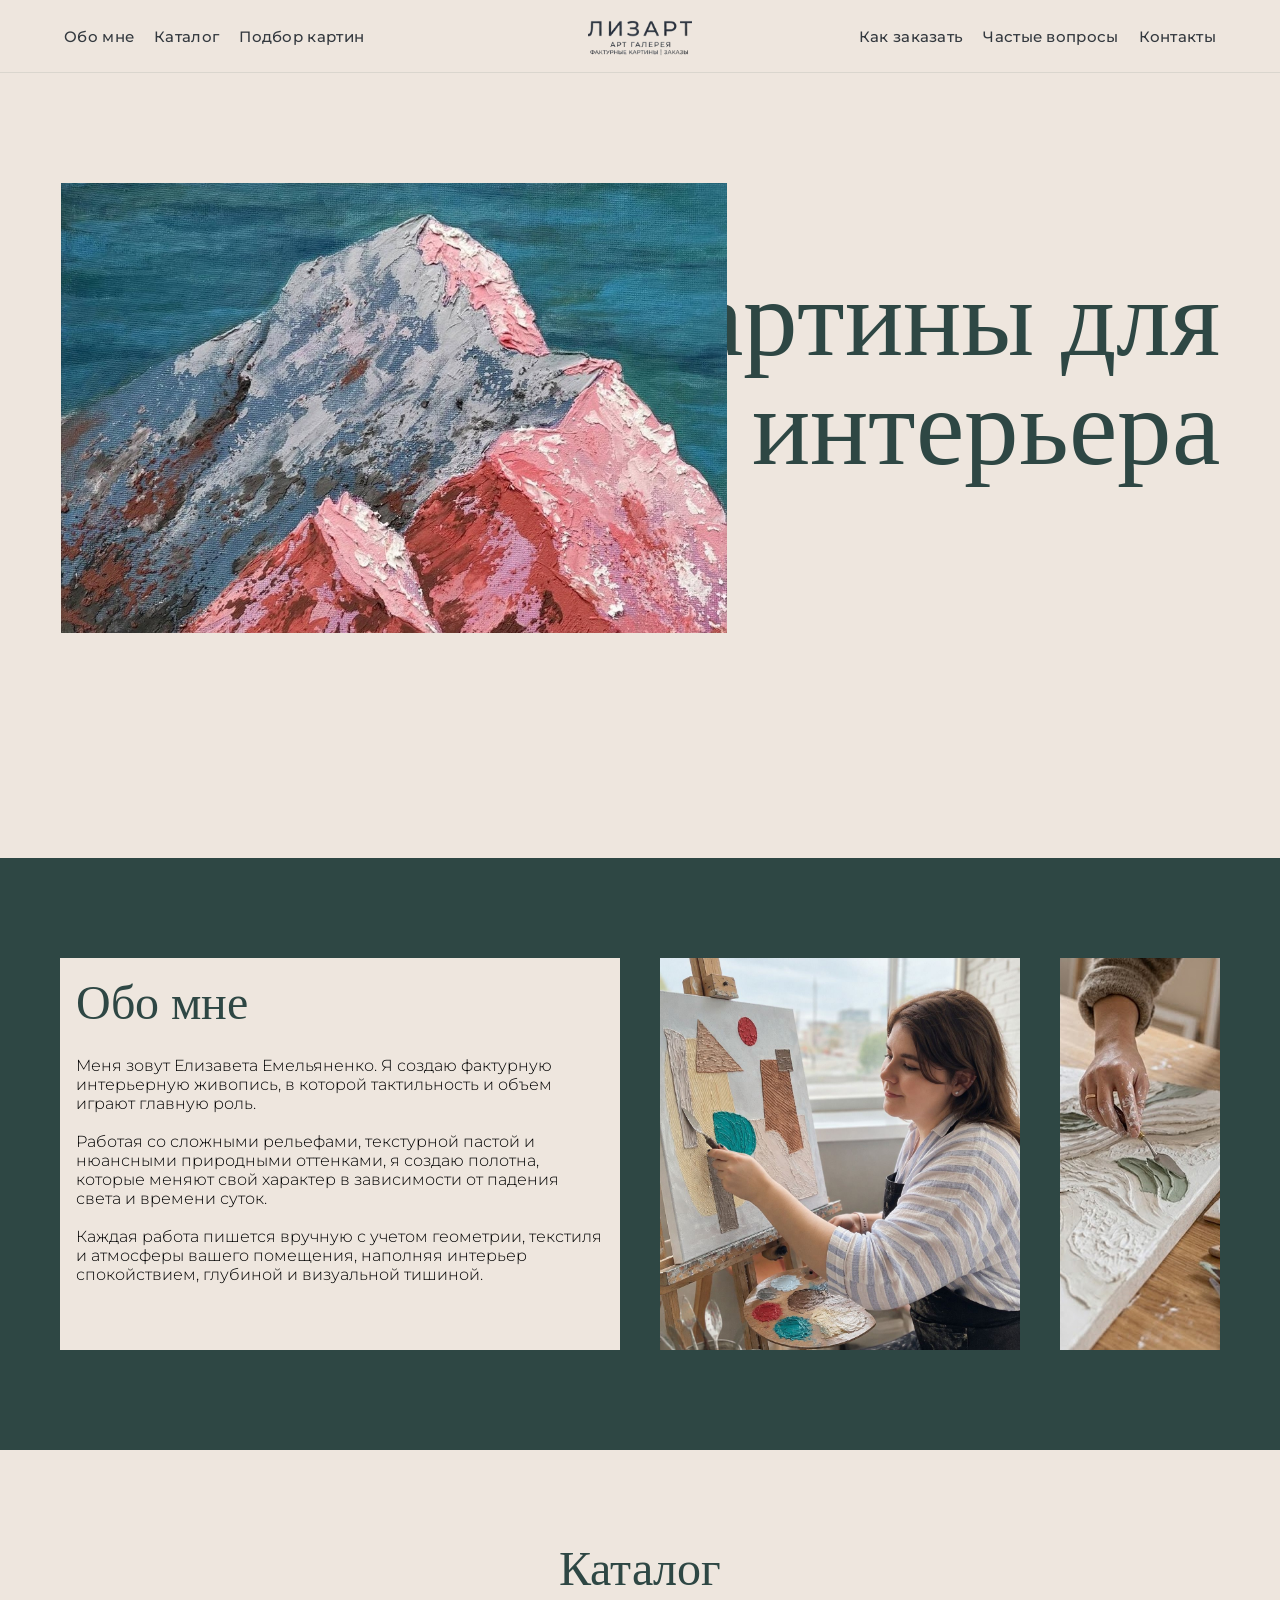
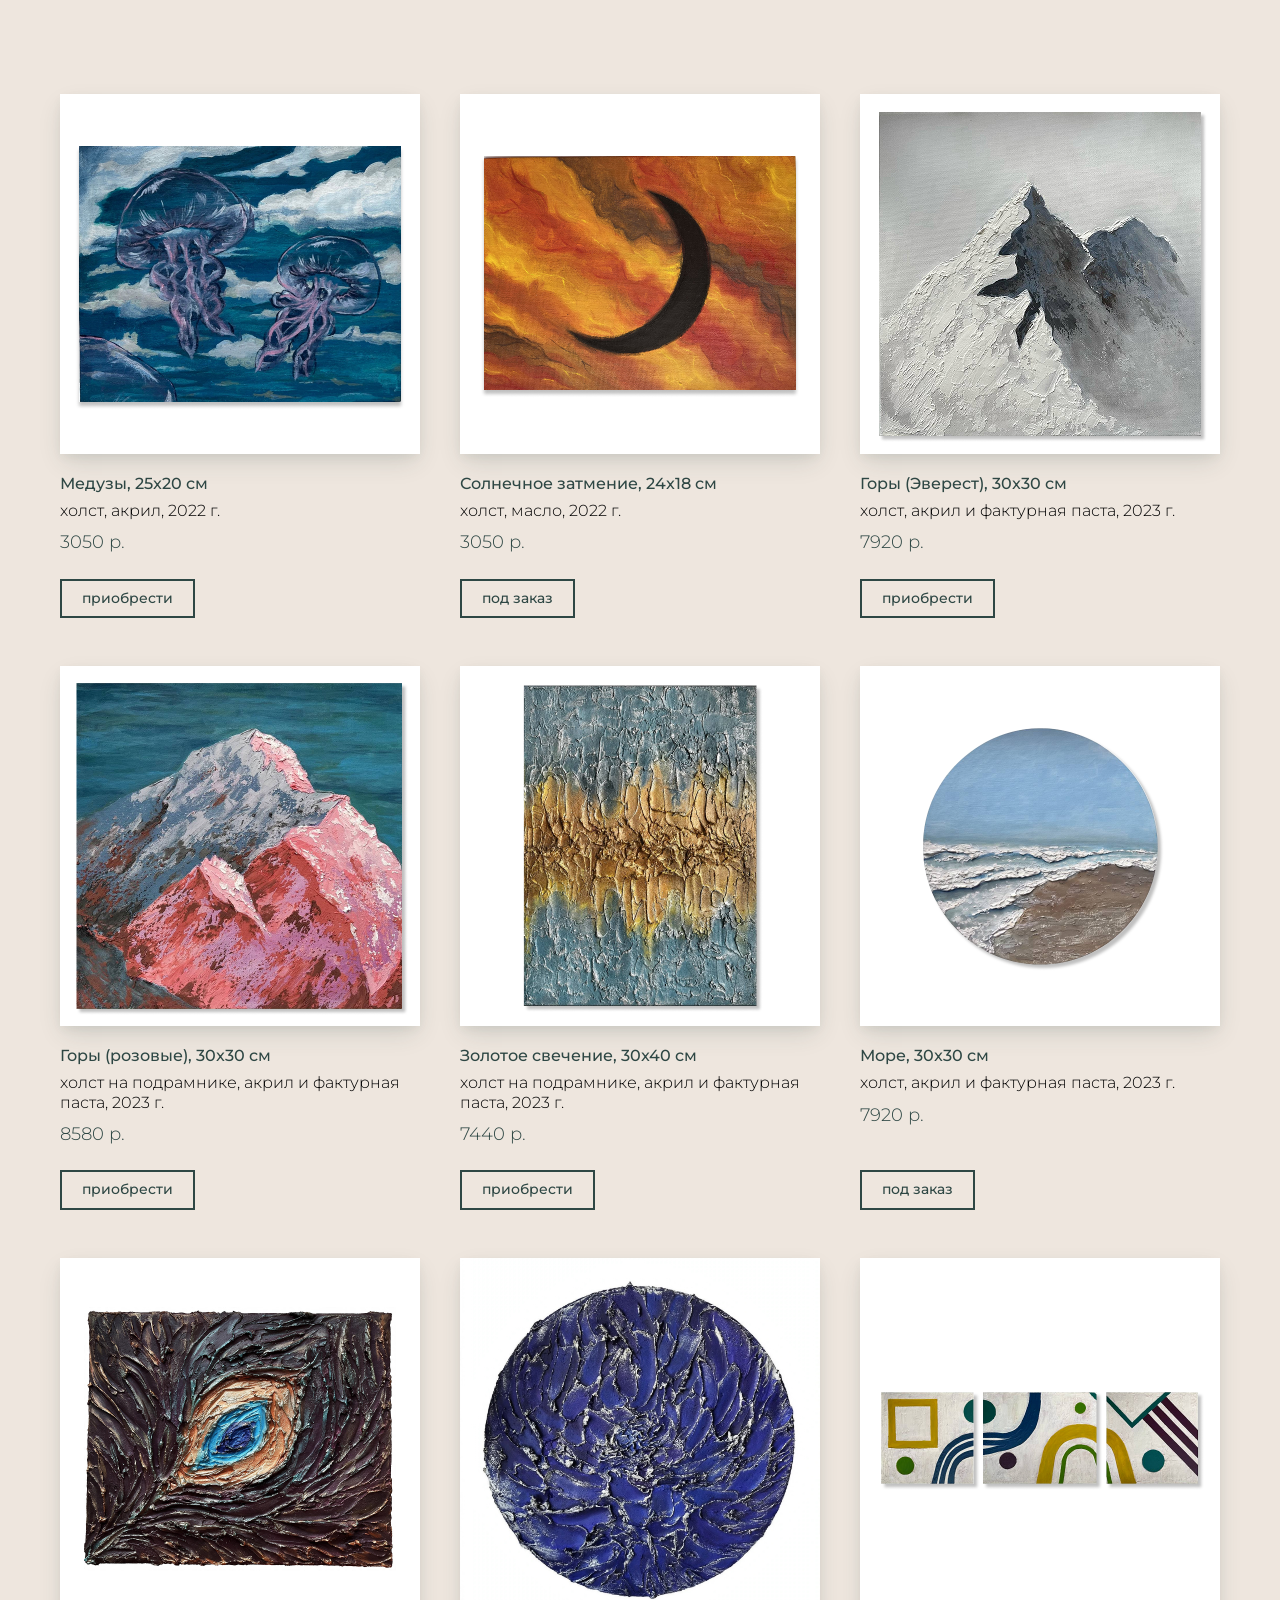
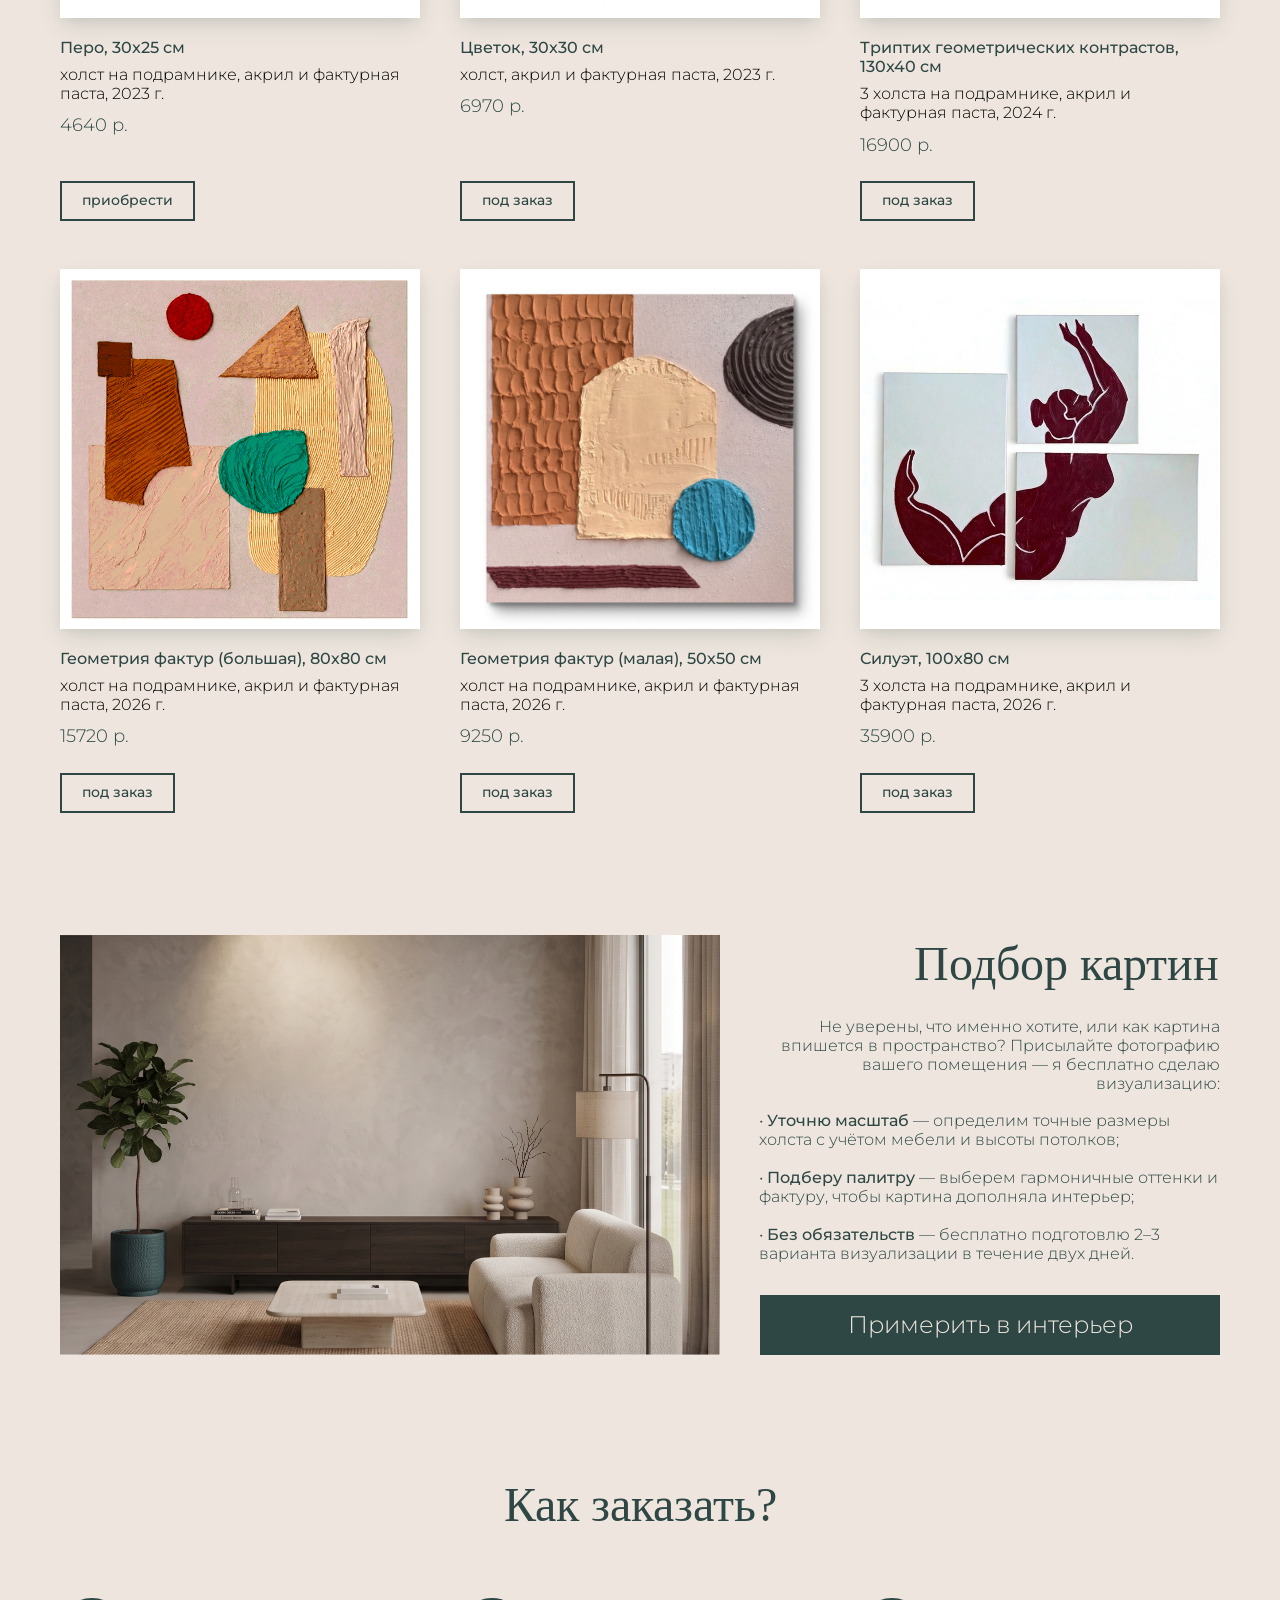
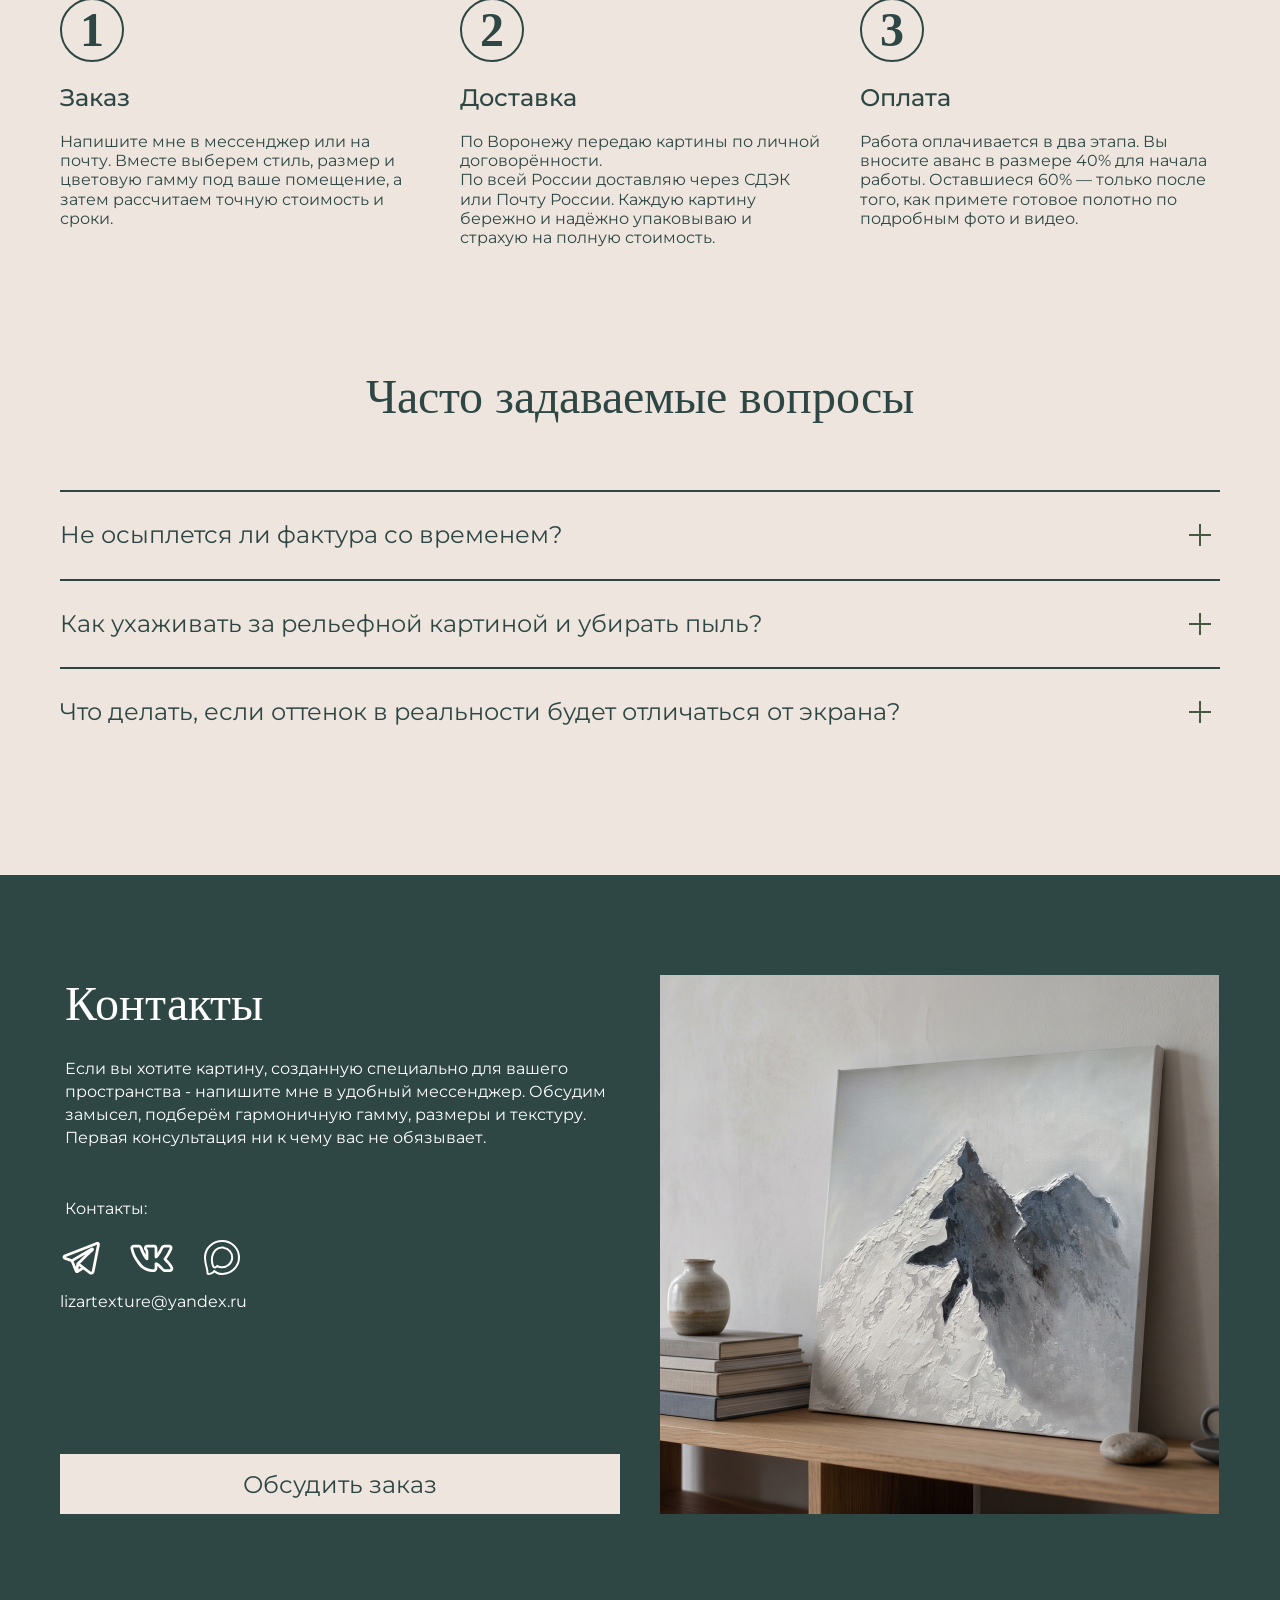
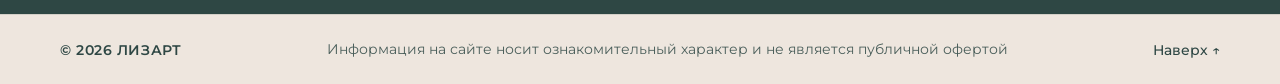
==== commit 8f2651e8: "Update painting statuses per client list and add text to delete button in admin" ====
--- a/index.html
+++ b/index.html
@@ -71,7 +71,7 @@
 холст, масло, 2022 г.
 </div> <div class="t776__price-wrapper "> <div class="t776__price t776__price-item t-name t-name_xs" style=" "> <div class="t776__price-value js-product-price notranslate" translate="off" field="li_price__1790335153513">3050</div> <div class="t776__price-currency">р.</div> </div> <div class="t776__price_old t776__price-item t-name t-name_xs" style="display: none"> <div class="t776__price-value" field="li_price_old__1790335153513"></div> <div class="t776__price-currency">р.</div> </div> </div> </div> </a> <div class="t776__btn-wrapper t1002__btns-wrapper "> <a
 class="t-btn t-btnflex t-btnflex_type_button t-btnflex_sm t776__btn"
-href="https://t.me/lizartme?direct" target="_blank" rel="noopener noreferrer"><span class="t-btnflex__text">приобрести</span> <style>#rec4143741601 .t-btnflex.t-btnflex_type_button{color:#2e4744;background-color:#eee6de;border-style:solid !important;border-color:#2e4744 !important;--border-width:2px;border-radius:0px;box-shadow:none !important;font-family:var(--t-text-font,Arial);font-weight:500;font-size:14px;white-space:normal;padding:8px 20px 8px 20px;text-transform:lowercase;flex-direction:row-reverse;transition-duration:0.2s;transition-property:background-color,color,border-color,box-shadow,opacity,transform,gap;transition-timing-function:ease-in-out;}@media (hover:hover){#rec4143741601 .t-btnflex.t-btnflex_type_button:not(.t-animate_no-hover):hover{color:#eee6de !important;background-color:#2e4744 !important;}#rec4143741601 .t-btnflex.t-btnflex_type_button:not(.t-animate_no-hover):focus-visible{color:#eee6de !important;background-color:#2e4744 !important;}}</style></a> </div> </div> </div> <div class="t776__col t-col t-col_4 t-align_left t-item js-product" data-product-lid="1790335379873"> <div class="t776__content"> <a class="js-product-link" href="https://t.me/lizartme?direct" target="_blank" rel="noopener noreferrer"> <div class="t776__imgwrapper t1002__picture-wrapper " style="padding-bottom:100%;"> <div class="t776__bgimg t776__bgimg_first_hover t-bgimg js-product-img" data-original="images/tild3464-6263-4036-b534-396235363262__Frame_8_1.png" style="background-image:url('images/tild3464-6263-4036-b534-396235363262__Frame_8_1.png');" bgimgfield="li_gallery__1790335379873:::0"></div> <div class="t776__bgimg t776__bgimg_second t-bgimg" data-original="images/tild6566-6266-4831-b762-306663663961__Frame_12_3.jpg" style="background-image:url('images/tild6566-6266-4831-b762-306663663961__Frame_12_3.jpg');"></div> </div> <div class="t776__textwrapper"> <div class="t776__title t-name t-name_md js-product-name" field="li_title__1790335379873">
+href="https://t.me/lizartme?direct" target="_blank" rel="noopener noreferrer"><span class="t-btnflex__text">под заказ</span> <style>#rec4143741601 .t-btnflex.t-btnflex_type_button{color:#2e4744;background-color:#eee6de;border-style:solid !important;border-color:#2e4744 !important;--border-width:2px;border-radius:0px;box-shadow:none !important;font-family:var(--t-text-font,Arial);font-weight:500;font-size:14px;white-space:normal;padding:8px 20px 8px 20px;text-transform:lowercase;flex-direction:row-reverse;transition-duration:0.2s;transition-property:background-color,color,border-color,box-shadow,opacity,transform,gap;transition-timing-function:ease-in-out;}@media (hover:hover){#rec4143741601 .t-btnflex.t-btnflex_type_button:not(.t-animate_no-hover):hover{color:#eee6de !important;background-color:#2e4744 !important;}#rec4143741601 .t-btnflex.t-btnflex_type_button:not(.t-animate_no-hover):focus-visible{color:#eee6de !important;background-color:#2e4744 !important;}}</style></a> </div> </div> </div> <div class="t776__col t-col t-col_4 t-align_left t-item js-product" data-product-lid="1790335379873"> <div class="t776__content"> <a class="js-product-link" href="https://t.me/lizartme?direct" target="_blank" rel="noopener noreferrer"> <div class="t776__imgwrapper t1002__picture-wrapper " style="padding-bottom:100%;"> <div class="t776__bgimg t776__bgimg_first_hover t-bgimg js-product-img" data-original="images/tild3464-6263-4036-b534-396235363262__Frame_8_1.png" style="background-image:url('images/tild3464-6263-4036-b534-396235363262__Frame_8_1.png');" bgimgfield="li_gallery__1790335379873:::0"></div> <div class="t776__bgimg t776__bgimg_second t-bgimg" data-original="images/tild6566-6266-4831-b762-306663663961__Frame_12_3.jpg" style="background-image:url('images/tild6566-6266-4831-b762-306663663961__Frame_12_3.jpg');"></div> </div> <div class="t776__textwrapper"> <div class="t776__title t-name t-name_md js-product-name" field="li_title__1790335379873">
 Горы (Эверест), 30x30 см
 </div> <div class="t776__descr t-descr t-descr_xxs" field="li_descr__1790335379873">
 холст, акрил и фактурная паста, 2023 г.
@@ -95,7 +95,7 @@
 холст, акрил и фактурная паста, 2023 г.
 </div> <div class="t776__price-wrapper "> <div class="t776__price t776__price-item t-name t-name_xs" style=" "> <div class="t776__price-value js-product-price notranslate" translate="off" field="li_price__1341436879014">7920</div> <div class="t776__price-currency">р.</div> </div> <div class="t776__price_old t776__price-item t-name t-name_xs" style="display: none"> <div class="t776__price-value" field="li_price_old__1341436879014"></div> <div class="t776__price-currency">р.</div> </div> </div> </div> </a> <div class="t776__btn-wrapper t1002__btns-wrapper "> <a
 class="t-btn t-btnflex t-btnflex_type_button t-btnflex_sm t776__btn"
-href="https://t.me/lizartme?direct" target="_blank" rel="noopener noreferrer"><span class="t-btnflex__text">приобрести</span> <style>#rec4143741601 .t-btnflex.t-btnflex_type_button{color:#2e4744;background-color:#eee6de;border-style:solid !important;border-color:#2e4744 !important;--border-width:2px;border-radius:0px;box-shadow:none !important;font-family:var(--t-text-font,Arial);font-weight:500;font-size:14px;white-space:normal;padding:8px 20px 8px 20px;text-transform:lowercase;flex-direction:row-reverse;transition-duration:0.2s;transition-property:background-color,color,border-color,box-shadow,opacity,transform,gap;transition-timing-function:ease-in-out;}@media (hover:hover){#rec4143741601 .t-btnflex.t-btnflex_type_button:not(.t-animate_no-hover):hover{color:#eee6de !important;background-color:#2e4744 !important;}#rec4143741601 .t-btnflex.t-btnflex_type_button:not(.t-animate_no-hover):focus-visible{color:#eee6de !important;background-color:#2e4744 !important;}}</style></a> </div> </div> </div> <div class="t776__col t-col t-col_4 t-align_left t-item js-product" data-product-lid="1790335915965"> <div class="t776__content"> <a class="js-product-link" href="https://t.me/lizartme?direct" target="_blank" rel="noopener noreferrer"> <div class="t776__imgwrapper t1002__picture-wrapper " style="padding-bottom:100%;"> <div class="t776__bgimg t776__bgimg_first_hover t-bgimg js-product-img" data-original="images/tild6435-3938-4863-a131-623230383464__Frame_23_1.jpg" style="background-image:url('images/tild6435-3938-4863-a131-623230383464__Frame_23_1.jpg');" bgimgfield="li_gallery__1790335915965:::0"></div> <div class="t776__bgimg t776__bgimg_second t-bgimg" data-original="images/tild6664-6138-4935-b463-653436323030__2023__1.JPG" style="background-image:url('images/tild6664-6138-4935-b463-653436323030__2023__1.JPG');"></div> </div> <div class="t776__textwrapper"> <div class="t776__title t-name t-name_md js-product-name" field="li_title__1790335915965">
+href="https://t.me/lizartme?direct" target="_blank" rel="noopener noreferrer"><span class="t-btnflex__text">под заказ</span> <style>#rec4143741601 .t-btnflex.t-btnflex_type_button{color:#2e4744;background-color:#eee6de;border-style:solid !important;border-color:#2e4744 !important;--border-width:2px;border-radius:0px;box-shadow:none !important;font-family:var(--t-text-font,Arial);font-weight:500;font-size:14px;white-space:normal;padding:8px 20px 8px 20px;text-transform:lowercase;flex-direction:row-reverse;transition-duration:0.2s;transition-property:background-color,color,border-color,box-shadow,opacity,transform,gap;transition-timing-function:ease-in-out;}@media (hover:hover){#rec4143741601 .t-btnflex.t-btnflex_type_button:not(.t-animate_no-hover):hover{color:#eee6de !important;background-color:#2e4744 !important;}#rec4143741601 .t-btnflex.t-btnflex_type_button:not(.t-animate_no-hover):focus-visible{color:#eee6de !important;background-color:#2e4744 !important;}}</style></a> </div> </div> </div> <div class="t776__col t-col t-col_4 t-align_left t-item js-product" data-product-lid="1790335915965"> <div class="t776__content"> <a class="js-product-link" href="https://t.me/lizartme?direct" target="_blank" rel="noopener noreferrer"> <div class="t776__imgwrapper t1002__picture-wrapper " style="padding-bottom:100%;"> <div class="t776__bgimg t776__bgimg_first_hover t-bgimg js-product-img" data-original="images/tild6435-3938-4863-a131-623230383464__Frame_23_1.jpg" style="background-image:url('images/tild6435-3938-4863-a131-623230383464__Frame_23_1.jpg');" bgimgfield="li_gallery__1790335915965:::0"></div> <div class="t776__bgimg t776__bgimg_second t-bgimg" data-original="images/tild6664-6138-4935-b463-653436323030__2023__1.JPG" style="background-image:url('images/tild6664-6138-4935-b463-653436323030__2023__1.JPG');"></div> </div> <div class="t776__textwrapper"> <div class="t776__title t-name t-name_md js-product-name" field="li_title__1790335915965">
 Перо, 30x25 см
 </div> <div class="t776__descr t-descr t-descr_xxs" field="li_descr__1790335915965">
 холст на подрамнике, акрил и фактурная паста, 2023 г.
@@ -107,19 +107,19 @@
 холст, акрил и фактурная паста, 2023 г.
 </div> <div class="t776__price-wrapper "> <div class="t776__price t776__price-item t-name t-name_xs" style=" "> <div class="t776__price-value js-product-price notranslate" translate="off" field="li_price__1790157265302">6970</div> <div class="t776__price-currency">р.</div> </div> <div class="t776__price_old t776__price-item t-name t-name_xs" style="display: none"> <div class="t776__price-value" field="li_price_old__1790157265302"></div> <div class="t776__price-currency">р.</div> </div> </div> </div> </a> <div class="t776__btn-wrapper t1002__btns-wrapper "> <a
 class="t-btn t-btnflex t-btnflex_type_button t-btnflex_sm t776__btn"
-href="https://t.me/lizartme?direct" target="_blank" rel="noopener noreferrer"><span class="t-btnflex__text">приобрести</span> <style>#rec4143741601 .t-btnflex.t-btnflex_type_button{color:#2e4744;background-color:#eee6de;border-style:solid !important;border-color:#2e4744 !important;--border-width:2px;border-radius:0px;box-shadow:none !important;font-family:var(--t-text-font,Arial);font-weight:500;font-size:14px;white-space:normal;padding:8px 20px 8px 20px;text-transform:lowercase;flex-direction:row-reverse;transition-duration:0.2s;transition-property:background-color,color,border-color,box-shadow,opacity,transform,gap;transition-timing-function:ease-in-out;}@media (hover:hover){#rec4143741601 .t-btnflex.t-btnflex_type_button:not(.t-animate_no-hover):hover{color:#eee6de !important;background-color:#2e4744 !important;}#rec4143741601 .t-btnflex.t-btnflex_type_button:not(.t-animate_no-hover):focus-visible{color:#eee6de !important;background-color:#2e4744 !important;}}</style></a> </div> </div> </div> <div class="t776__col t-col t-col_4 t-align_left t-item js-product" data-product-lid="9341436879011"> <div class="t776__content"> <a class="js-product-link" href="https://t.me/lizartme?direct" target="_blank" rel="noopener noreferrer"> <div class="t776__imgwrapper t1002__picture-wrapper " style="padding-bottom:100%;"> <div class="t776__bgimg t776__bgimg_first_hover t-bgimg js-product-img" data-original="images/tild6339-3064-4839-b838-393662666535__Frame_10_4.png" style="background-image:url('images/tild6339-3064-4839-b838-393662666535__Frame_10_4.png');" bgimgfield="li_gallery__9341436879011:::0"></div> <div class="t776__bgimg t776__bgimg_second t-bgimg" data-original="images/tild3339-3565-4330-b038-326337623136__2024____2.JPG" style="background-image:url('images/tild3339-3565-4330-b038-326337623136__2024____2.JPG');"></div> </div> <div class="t776__textwrapper"> <div class="t776__title t-name t-name_md js-product-name" field="li_title__9341436879011">
+href="https://t.me/lizartme?direct" target="_blank" rel="noopener noreferrer"><span class="t-btnflex__text">под заказ</span> <style>#rec4143741601 .t-btnflex.t-btnflex_type_button{color:#2e4744;background-color:#eee6de;border-style:solid !important;border-color:#2e4744 !important;--border-width:2px;border-radius:0px;box-shadow:none !important;font-family:var(--t-text-font,Arial);font-weight:500;font-size:14px;white-space:normal;padding:8px 20px 8px 20px;text-transform:lowercase;flex-direction:row-reverse;transition-duration:0.2s;transition-property:background-color,color,border-color,box-shadow,opacity,transform,gap;transition-timing-function:ease-in-out;}@media (hover:hover){#rec4143741601 .t-btnflex.t-btnflex_type_button:not(.t-animate_no-hover):hover{color:#eee6de !important;background-color:#2e4744 !important;}#rec4143741601 .t-btnflex.t-btnflex_type_button:not(.t-animate_no-hover):focus-visible{color:#eee6de !important;background-color:#2e4744 !important;}}</style></a> </div> </div> </div> <div class="t776__col t-col t-col_4 t-align_left t-item js-product" data-product-lid="9341436879011"> <div class="t776__content"> <a class="js-product-link" href="https://t.me/lizartme?direct" target="_blank" rel="noopener noreferrer"> <div class="t776__imgwrapper t1002__picture-wrapper " style="padding-bottom:100%;"> <div class="t776__bgimg t776__bgimg_first_hover t-bgimg js-product-img" data-original="images/tild6339-3064-4839-b838-393662666535__Frame_10_4.png" style="background-image:url('images/tild6339-3064-4839-b838-393662666535__Frame_10_4.png');" bgimgfield="li_gallery__9341436879011:::0"></div> <div class="t776__bgimg t776__bgimg_second t-bgimg" data-original="images/tild3339-3565-4330-b038-326337623136__2024____2.JPG" style="background-image:url('images/tild3339-3565-4330-b038-326337623136__2024____2.JPG');"></div> </div> <div class="t776__textwrapper"> <div class="t776__title t-name t-name_md js-product-name" field="li_title__9341436879011">
 Триптих геометрических контрастов, 130x40 см
 </div> <div class="t776__descr t-descr t-descr_xxs" field="li_descr__9341436879011">
 3 холста на подрамнике, акрил и фактурная паста, 2024 г.
 </div> <div class="t776__price-wrapper "> <div class="t776__price t776__price-item t-name t-name_xs" style=" "> <div class="t776__price-value js-product-price notranslate" translate="off" field="li_price__9341436879011">16900</div> <div class="t776__price-currency">р.</div> </div> <div class="t776__price_old t776__price-item t-name t-name_xs" style="display: none"> <div class="t776__price-value" field="li_price_old__9341436879011"></div> <div class="t776__price-currency">р.</div> </div> </div> </div> </a> <div class="t776__btn-wrapper t1002__btns-wrapper "> <a
 class="t-btn t-btnflex t-btnflex_type_button t-btnflex_sm t776__btn"
-href="https://t.me/lizartme?direct" target="_blank" rel="noopener noreferrer"><span class="t-btnflex__text">приобрести</span> <style>#rec4143741601 .t-btnflex.t-btnflex_type_button{color:#2e4744;background-color:#eee6de;border-style:solid !important;border-color:#2e4744 !important;--border-width:2px;border-radius:0px;box-shadow:none !important;font-family:var(--t-text-font,Arial);font-weight:500;font-size:14px;white-space:normal;padding:8px 20px 8px 20px;text-transform:lowercase;flex-direction:row-reverse;transition-duration:0.2s;transition-property:background-color,color,border-color,box-shadow,opacity,transform,gap;transition-timing-function:ease-in-out;}@media (hover:hover){#rec4143741601 .t-btnflex.t-btnflex_type_button:not(.t-animate_no-hover):hover{color:#eee6de !important;background-color:#2e4744 !important;}#rec4143741601 .t-btnflex.t-btnflex_type_button:not(.t-animate_no-hover):focus-visible{color:#eee6de !important;background-color:#2e4744 !important;}}</style></a> </div> </div> </div> <div class="t776__col t-col t-col_4 t-align_left t-item js-product" data-product-lid="1790336276222"> <div class="t776__content"> <a class="js-product-link" href="https://t.me/lizartme?direct" target="_blank" rel="noopener noreferrer"> <div class="t776__imgwrapper t1002__picture-wrapper " style="padding-bottom:100%;"> <div class="t776__bgimg t776__bgimg_first_hover t-bgimg js-product-img" data-original="images/tild3061-3865-4364-a434-633764656236_____2.PNG" style="background-image:url('images/tild3061-3865-4364-a434-633764656236_____2.PNG');" bgimgfield="li_gallery__1790336276222:::0"></div> <div class="t776__bgimg t776__bgimg_second t-bgimg" data-original="images/tild3835-6639-4939-b065-393266623433_____1.jpg" style="background-image:url('images/tild3835-6639-4939-b065-393266623433_____1.jpg');"></div> </div> <div class="t776__textwrapper"> <div class="t776__title t-name t-name_md js-product-name" field="li_title__1790336276222">
+href="https://t.me/lizartme?direct" target="_blank" rel="noopener noreferrer"><span class="t-btnflex__text">под заказ</span> <style>#rec4143741601 .t-btnflex.t-btnflex_type_button{color:#2e4744;background-color:#eee6de;border-style:solid !important;border-color:#2e4744 !important;--border-width:2px;border-radius:0px;box-shadow:none !important;font-family:var(--t-text-font,Arial);font-weight:500;font-size:14px;white-space:normal;padding:8px 20px 8px 20px;text-transform:lowercase;flex-direction:row-reverse;transition-duration:0.2s;transition-property:background-color,color,border-color,box-shadow,opacity,transform,gap;transition-timing-function:ease-in-out;}@media (hover:hover){#rec4143741601 .t-btnflex.t-btnflex_type_button:not(.t-animate_no-hover):hover{color:#eee6de !important;background-color:#2e4744 !important;}#rec4143741601 .t-btnflex.t-btnflex_type_button:not(.t-animate_no-hover):focus-visible{color:#eee6de !important;background-color:#2e4744 !important;}}</style></a> </div> </div> </div> <div class="t776__col t-col t-col_4 t-align_left t-item js-product" data-product-lid="1790336276222"> <div class="t776__content"> <a class="js-product-link" href="https://t.me/lizartme?direct" target="_blank" rel="noopener noreferrer"> <div class="t776__imgwrapper t1002__picture-wrapper " style="padding-bottom:100%;"> <div class="t776__bgimg t776__bgimg_first_hover t-bgimg js-product-img" data-original="images/tild3061-3865-4364-a434-633764656236_____2.PNG" style="background-image:url('images/tild3061-3865-4364-a434-633764656236_____2.PNG');" bgimgfield="li_gallery__1790336276222:::0"></div> <div class="t776__bgimg t776__bgimg_second t-bgimg" data-original="images/tild3835-6639-4939-b065-393266623433_____1.jpg" style="background-image:url('images/tild3835-6639-4939-b065-393266623433_____1.jpg');"></div> </div> <div class="t776__textwrapper"> <div class="t776__title t-name t-name_md js-product-name" field="li_title__1790336276222">
 Геометрия фактур (большая), 80х80 см
 </div> <div class="t776__descr t-descr t-descr_xxs" field="li_descr__1790336276222">
 холст на подрамнике, акрил и фактурная паста, 2026 г.
 </div> <div class="t776__price-wrapper "> <div class="t776__price t776__price-item t-name t-name_xs" style=" "> <div class="t776__price-value js-product-price notranslate" translate="off" field="li_price__1790336276222">15720</div> <div class="t776__price-currency">р.</div> </div> <div class="t776__price_old t776__price-item t-name t-name_xs" style="display: none"> <div class="t776__price-value" field="li_price_old__1790336276222"></div> <div class="t776__price-currency">р.</div> </div> </div> </div> </a> <div class="t776__btn-wrapper t1002__btns-wrapper "> <a
 class="t-btn t-btnflex t-btnflex_type_button t-btnflex_sm t776__btn"
-href="https://t.me/lizartme?direct" target="_blank" rel="noopener noreferrer"><span class="t-btnflex__text">приобрести</span> <style>#rec4143741601 .t-btnflex.t-btnflex_type_button{color:#2e4744;background-color:#eee6de;border-style:solid !important;border-color:#2e4744 !important;--border-width:2px;border-radius:0px;box-shadow:none !important;font-family:var(--t-text-font,Arial);font-weight:500;font-size:14px;white-space:normal;padding:8px 20px 8px 20px;text-transform:lowercase;flex-direction:row-reverse;transition-duration:0.2s;transition-property:background-color,color,border-color,box-shadow,opacity,transform,gap;transition-timing-function:ease-in-out;}@media (hover:hover){#rec4143741601 .t-btnflex.t-btnflex_type_button:not(.t-animate_no-hover):hover{color:#eee6de !important;background-color:#2e4744 !important;}#rec4143741601 .t-btnflex.t-btnflex_type_button:not(.t-animate_no-hover):focus-visible{color:#eee6de !important;background-color:#2e4744 !important;}}</style></a> </div> </div> </div> <div class="t776__col t-col t-col_4 t-align_left t-item js-product" data-product-lid="1790337019110"> <div class="t776__content"> <a class="js-product-link" href="https://t.me/lizartme?direct" target="_blank" rel="noopener noreferrer"> <div class="t776__imgwrapper t1002__picture-wrapper " style="padding-bottom:100%;"> <div class="t776__bgimg t776__bgimg_first_hover t-bgimg js-product-img" data-original="images/tild6261-6462-4132-b235-643466623737__Gemini_Generated_Ima.jpg" style="background-image:url('images/tild6261-6462-4132-b235-643466623737__Gemini_Generated_Ima.jpg');" bgimgfield="li_gallery__1790337019110:::0"></div> <div class="t776__bgimg t776__bgimg_second t-bgimg" data-original="images/tild3431-6439-4432-b033-386234316539__Gemini_Generated_Ima.jpg" style="background-image:url('images/tild3431-6439-4432-b033-386234316539__Gemini_Generated_Ima.jpg');"></div> </div> <div class="t776__textwrapper"> <div class="t776__title t-name t-name_md js-product-name" field="li_title__1790337019110">
+href="https://t.me/lizartme?direct" target="_blank" rel="noopener noreferrer"><span class="t-btnflex__text">под заказ</span> <style>#rec4143741601 .t-btnflex.t-btnflex_type_button{color:#2e4744;background-color:#eee6de;border-style:solid !important;border-color:#2e4744 !important;--border-width:2px;border-radius:0px;box-shadow:none !important;font-family:var(--t-text-font,Arial);font-weight:500;font-size:14px;white-space:normal;padding:8px 20px 8px 20px;text-transform:lowercase;flex-direction:row-reverse;transition-duration:0.2s;transition-property:background-color,color,border-color,box-shadow,opacity,transform,gap;transition-timing-function:ease-in-out;}@media (hover:hover){#rec4143741601 .t-btnflex.t-btnflex_type_button:not(.t-animate_no-hover):hover{color:#eee6de !important;background-color:#2e4744 !important;}#rec4143741601 .t-btnflex.t-btnflex_type_button:not(.t-animate_no-hover):focus-visible{color:#eee6de !important;background-color:#2e4744 !important;}}</style></a> </div> </div> </div> <div class="t776__col t-col t-col_4 t-align_left t-item js-product" data-product-lid="1790337019110"> <div class="t776__content"> <a class="js-product-link" href="https://t.me/lizartme?direct" target="_blank" rel="noopener noreferrer"> <div class="t776__imgwrapper t1002__picture-wrapper " style="padding-bottom:100%;"> <div class="t776__bgimg t776__bgimg_first_hover t-bgimg js-product-img" data-original="images/tild6261-6462-4132-b235-643466623737__Gemini_Generated_Ima.jpg" style="background-image:url('images/tild6261-6462-4132-b235-643466623737__Gemini_Generated_Ima.jpg');" bgimgfield="li_gallery__1790337019110:::0"></div> <div class="t776__bgimg t776__bgimg_second t-bgimg" data-original="images/tild3431-6439-4432-b033-386234316539__Gemini_Generated_Ima.jpg" style="background-image:url('images/tild3431-6439-4432-b033-386234316539__Gemini_Generated_Ima.jpg');"></div> </div> <div class="t776__textwrapper"> <div class="t776__title t-name t-name_md js-product-name" field="li_title__1790337019110">
 Геометрия фактур (малая), 50х50 см
 </div> <div class="t776__descr t-descr t-descr_xxs" field="li_descr__1790337019110">
 холст на подрамнике, акрил и фактурная паста, 2026 г.
